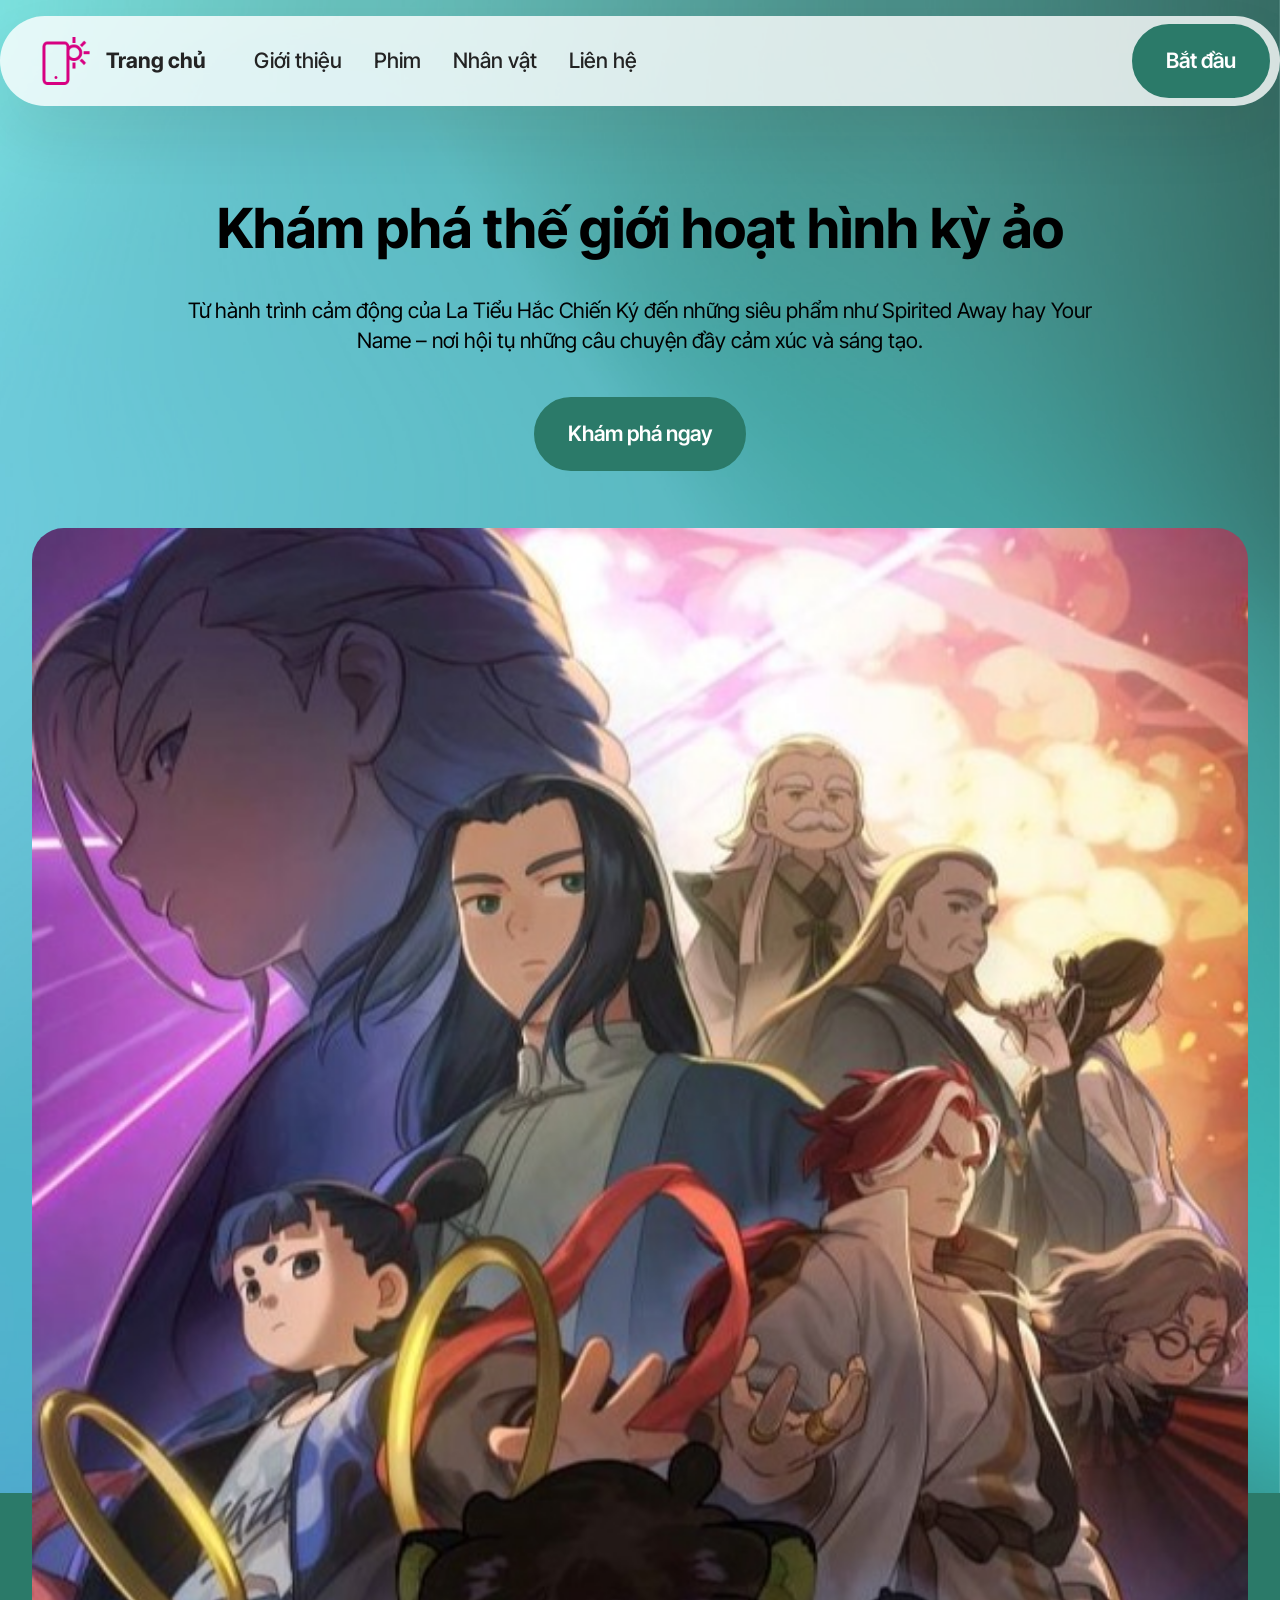
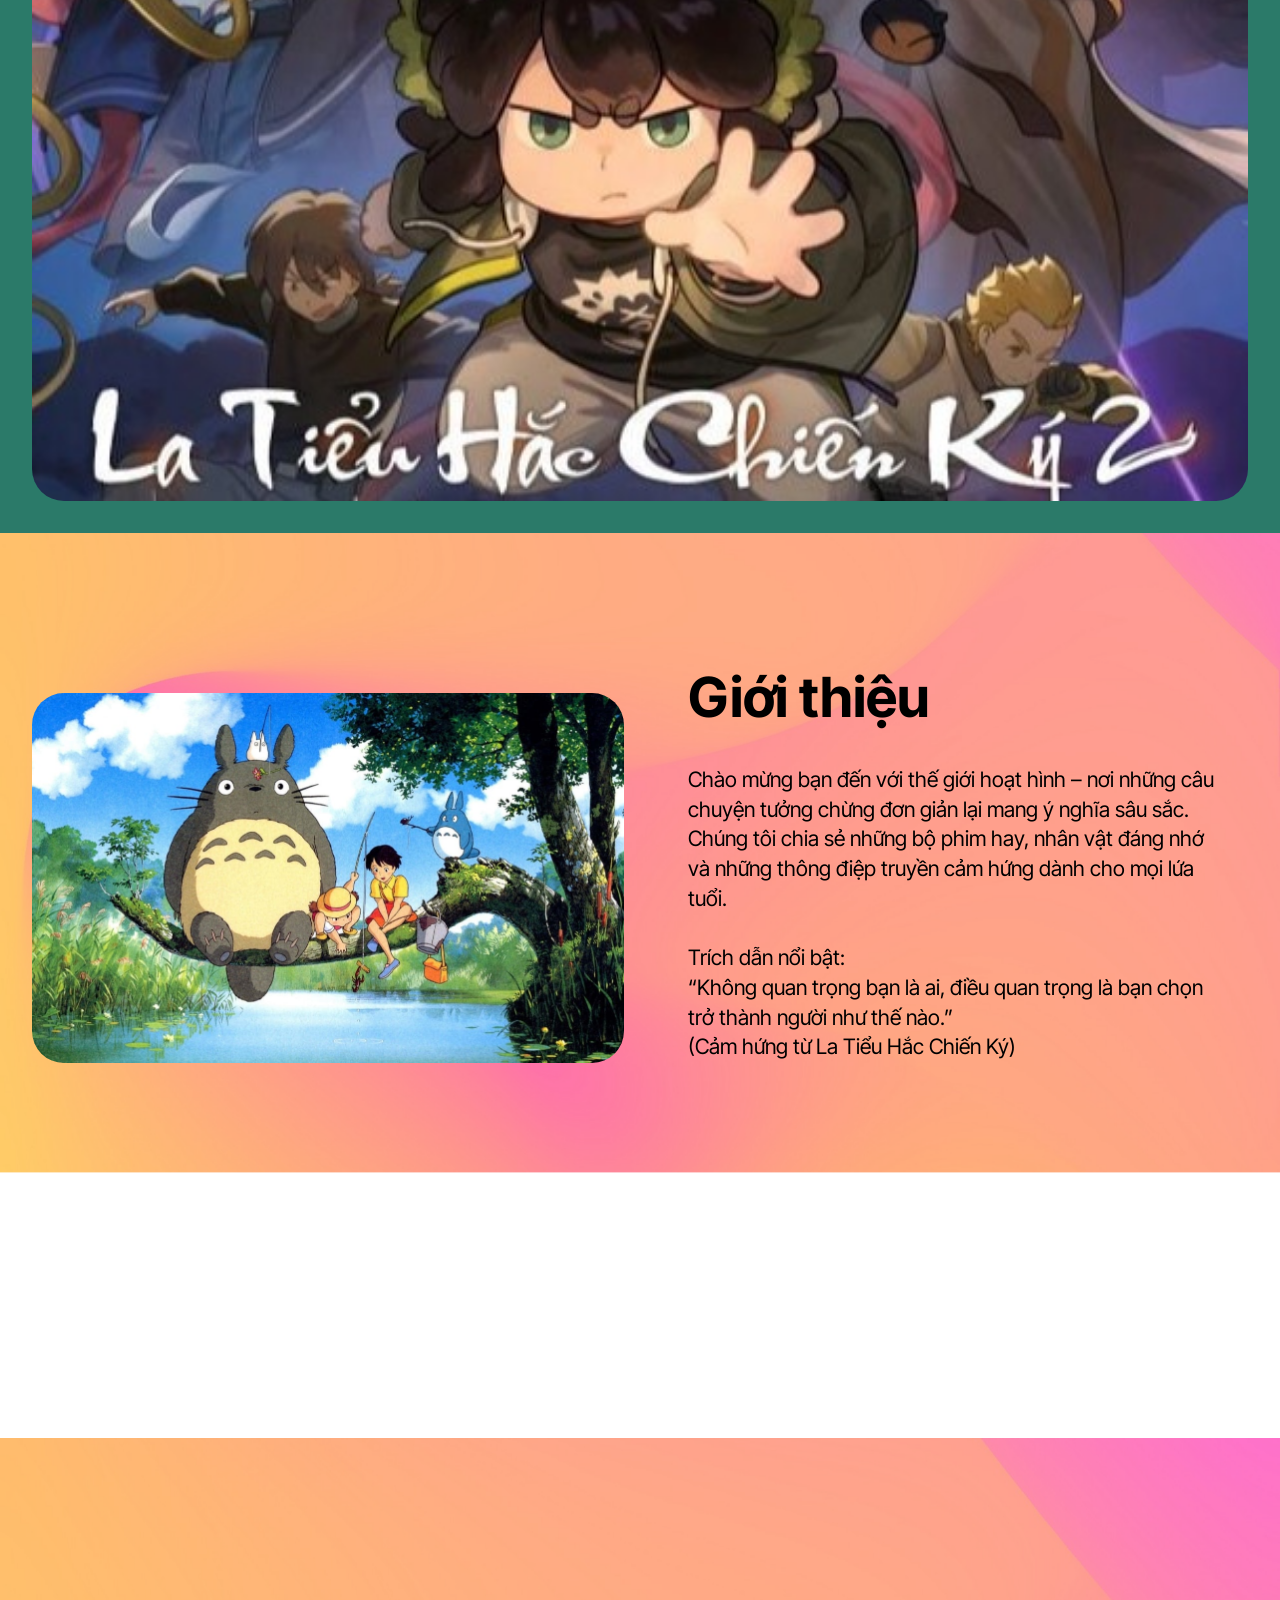
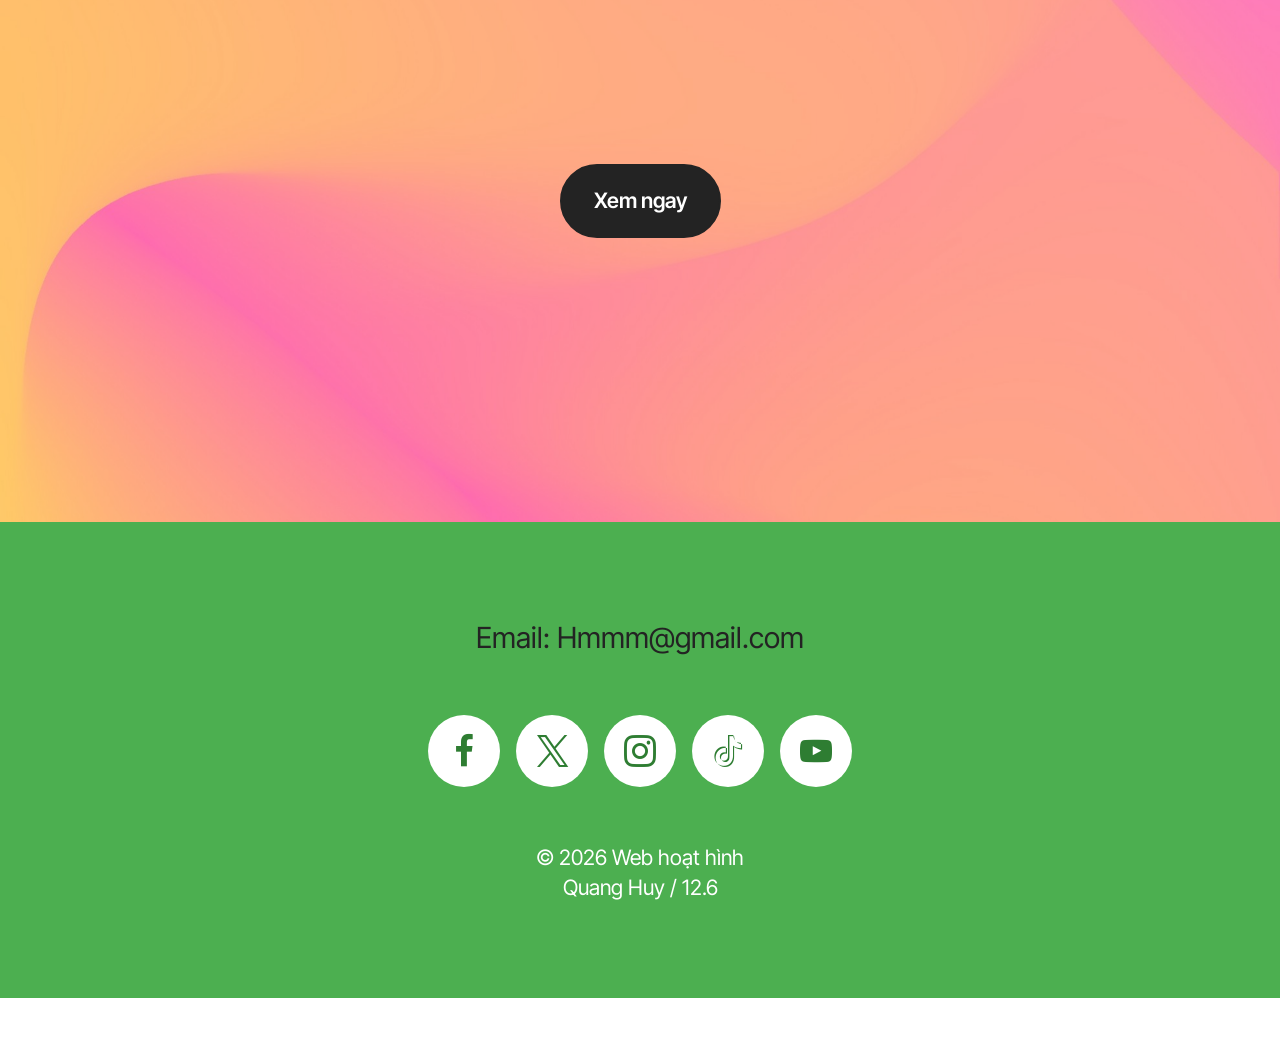
==== index.html @ 05037f1d "Add files via upload" ====
<!DOCTYPE html>
<html  >
<head>
  <!-- Site made with Mobirise Website Builder v6.1.12, https://mobirise.com -->
  <meta charset="UTF-8">
  <meta http-equiv="X-UA-Compatible" content="IE=edge">
  <meta name="generator" content="Mobirise v6.1.12, mobirise.com">
  <meta name="viewport" content="width=device-width, initial-scale=1, minimum-scale=1">
  <link rel="shortcut icon" href="assets/images/logo.png" type="image/x-icon">
  <meta name="description" content="">
  
  
  <title>Trang chủ</title>
  <link rel="stylesheet" href="assets/web/assets/mobirise-icons2/mobirise2.css">
  <link rel="stylesheet" href="assets/bootstrap/css/bootstrap.min.css">
  <link rel="stylesheet" href="assets/parallax/jarallax.css">
  <link rel="stylesheet" href="assets/animatecss/animate.css">
  <link rel="stylesheet" href="assets/dropdown/css/style.css">
  <link rel="stylesheet" href="assets/socicon/css/styles.css">
  <link rel="stylesheet" href="assets/theme/css/style.css">
  <link rel="preload" href="https://fonts.googleapis.com/css?family=Inter+Tight:100,200,300,400,500,600,700,800,900,100i,200i,300i,400i,500i,600i,700i,800i,900i&display=swap" as="style" onload="this.onload=null;this.rel='stylesheet'">
  <noscript><link rel="stylesheet" href="https://fonts.googleapis.com/css?family=Inter+Tight:100,200,300,400,500,600,700,800,900,100i,200i,300i,400i,500i,600i,700i,800i,900i&display=swap"></noscript>
  <link rel="preload" as="style" href="assets/mobirise/css/mbr-additional.css?v=NVLE4i"><link rel="stylesheet" href="assets/mobirise/css/mbr-additional.css?v=NVLE4i" type="text/css">

  
  
  
</head>
<body>
  
  <section data-bs-version="5.1" class="menu menu1 cid-vepEcJFgNY" once="menu" id="menu01-1q">
	

	<nav class="navbar navbar-dropdown navbar-fixed-top navbar-expand-lg">
		<div class="container">
			<div class="navbar-brand">
				<span class="navbar-logo">
					<a href="https://mobiri.se">
						<img src="assets/images/logo.png" alt="Mobirise Website Builder" style="height: 3rem;">
					</a>
				</span>
				<span class="navbar-caption-wrap"><a class="navbar-caption text-black text-primary display-4" href="index.html" target="_blank">Trang chủ</a></span>
			</div>
			<button class="navbar-toggler" type="button" data-toggle="collapse" data-bs-toggle="collapse" data-target="#navbarSupportedContent" data-bs-target="#navbarSupportedContent" aria-controls="navbarNavAltMarkup" aria-expanded="false" aria-label="Toggle navigation">
				<div class="hamburger">
					<span></span>
					<span></span>
					<span></span>
					<span></span>
				</div>
			</button>
			<div class="collapse navbar-collapse" id="navbarSupportedContent">
				<ul class="navbar-nav nav-dropdown" data-app-modern-menu="true"><li class="nav-item">
						<a class="nav-link link text-black text-primary display-4" href="page1.html" target="_blank">Giới thiệu</a>
					</li>
					<li class="nav-item">
						<a class="nav-link link text-black text-primary display-4" href="page2.html" aria-expanded="false" target="_blank">Phim</a>
					</li>
					<li class="nav-item">
						<a class="nav-link link text-black text-primary display-4" href="page3.html" target="_blank">Nhân vật</a>
					</li><li class="nav-item"><a class="nav-link link text-black text-primary display-4" href="page4.html" target="_blank">Liên hệ</a></li></ul>
				
				<div class="navbar-buttons mbr-section-btn"><a class="btn btn-primary display-4" href="https://mobiri.se"> Bắt đầu</a></div>
			</div>
		</div>
	</nav>
</section>

<section data-bs-version="5.1" class="header5 cid-tJS6uM4N87 mbr-parallax-background" id="header05-1">
	

	
	<div class="mbr-overlay" style="opacity: 0.4; background-color: rgb(116, 235, 213);"></div>
	<div class="topbg"></div>
	<div class="align-center container">
		<div class="row justify-content-center">
			<div class="col-md-12 col-lg-9">
				<h1 class="mbr-section-title mbr-fonts-style mb-4 display-2"><strong>Khám phá thế giới hoạt hình kỳ ảo</strong></h1>
				<p class="mbr-text mbr-fonts-style mb-4 display-7">Từ hành trình cảm động của La Tiểu Hắc Chiến Ký đến những siêu phẩm như Spirited Away hay Your Name – nơi hội tụ những câu chuyện đầy cảm xúc và sáng tạo.</p>
				<div class="mbr-section-btn mt-3"><a class="btn btn-primary display-7" href="index.html#form02-6">Khám phá ngay</a></div>
			</div>
		</div>
		<div class="row mt-5 justify-content-center">
			<div class="col-12 col-lg-12">
				<img src="assets/images/poster-la-tieu-hac-chien-ky-2-2-700x1037.jpeg" alt="Mobirise Website Builder" title="">
			</div>
		</div>
	</div>
</section>

<section data-bs-version="5.1" class="start article2 cid-vepMvTcm0c mbr-parallax-background" id="article02-1s">
	

	
	<div class="mbr-overlay" style="opacity: 0.4; background-color: rgb(255, 255, 255);"></div>

	<div class="container">
		<div class="row justify-content-center">
			<div class="col-12 col-md-12 col-lg-6 image-wrapper">
				<img class="w-100" src="assets/images/hinh-nen-anime-cute2015-1187x742.jpg" alt="Mobirise Website Builder">
			</div>
			<div class="col-12 col-md-12 col-lg">
				<div class="text-wrapper align-left">
					<h1 class="mbr-section-title mbr-fonts-style mb-4 display-2"><strong>Giới thiệu</strong></h1>
					<p class="mbr-text align-left mbr-fonts-style mb-4 display-7">Chào mừng bạn đến với thế giới hoạt hình – nơi những câu chuyện tưởng chừng đơn giản lại mang ý nghĩa sâu sắc.<br>Chúng tôi chia sẻ những bộ phim hay, nhân vật đáng nhớ và những thông điệp truyền cảm hứng dành cho mọi lứa tuổi.<br><br>Trích dẫn nổi bật:<br>“Không quan trọng bạn là ai, điều quan trọng là bạn chọn trở thành người như thế nào.”<br>(Cảm hứng từ La Tiểu Hắc Chiến Ký)<br></p>
					
				</div>
			</div>
		</div>
	</div>
</section>

<section data-bs-version="5.1" class="header09 startm5 cid-vepQ4rSZvy mbr-fullscreen mbr-parallax-background" id="header09-1v">	
    
	<div class="mbr-overlay" style="opacity: 0.4; background-color: rgb(255, 255, 255);"></div>
	
	<div class="container-fluid">
		<div class="row">
			<div class="content-wrap col-12 col-md-8">
				<h1 class="mbr-section-title mbr-fonts-style mbr-white mb-4 display-1"><strong>Phim nổi bật</strong><br></h1>
				
				<p class="mbr-fonts-style mbr-text mbr-white mb-4 display-7">🌟 La Tiểu Hắc Chiến Ký – Hành trình trưởng thành đầy ý nghĩa<br>🎐 Spirited Away – Thế giới linh hồn kỳ bí<br>💫 Your Name – Câu chuyện tình yêu định mệnh<br>🐉 How to Train Your Dragon – Tình bạn vượt mọi khác biệt</p>
				<div class="mbr-section-btn"><a class="btn btn-black display-7" href="https://mobiri.se">
						Xem ngay
					</a></div>
			</div>
		</div>
	</div>
</section>

<section data-bs-version="5.1" class="footer1 programm5 cid-tJS9NNcTLZ" once="footers" id="footer03-8">

        

    

    <div class="container">
        <div class="row">

            <div class="row-links mb-4">
                <ul class="header-menu">
                  
                  
                  
                  
                <li class="header-menu-item mbr-fonts-style display-5">Email: Hmmm@gmail.com</li></ul>
              </div>

            <div class="col-12">
                <div class="social-row">
                    <div class="soc-item">
                        <a href="https://mobiri.se/" target="_blank">
                            <span class="mbr-iconfont socicon socicon-facebook display-7"></span>
                        </a>
                    </div>
                    <div class="soc-item">
                        <a href="https://mobiri.se/" target="_blank">
                            <span class="mbr-iconfont socicon-twitter socicon"></span>
                        </a>
                    </div>
                    <div class="soc-item">
                        <a href="https://mobiri.se/" target="_blank">
                            <span class="mbr-iconfont socicon-instagram socicon"></span>
                        </a>
                    </div>
                    <div class="soc-item">
                        <a href="https://mobiri.se/" target="_blank">
                            <span class="mbr-iconfont socicon-tiktok socicon"></span>
                        </a>
                    </div>
                    <div class="soc-item">
                        <a href="https://mobiri.se/" target="_blank">
                            <span class="mbr-iconfont socicon-youtube socicon"></span>
                        </a>
                    </div>
                </div>
            </div>
            <div class="col-12 mt-5">
                <p class="mbr-fonts-style copyright display-7">
                    © 2026 Web hoạt hình<br>Quang Huy / 12.6</p>
            </div>
        </div>
    </div>
</section><section class="display-7" style="padding: 0;align-items: center;justify-content: center;flex-wrap: wrap;    align-content: center;display: flex;position: relative;height: 4rem;"><a href="https://mobiri.se/" style="flex: 1 1;height: 4rem;position: absolute;width: 100%;z-index: 1;"><img alt="" style="height: 4rem;" src="[data-uri]"></a><p style="margin: 0;text-align: center;" class="display-7">&#8204;</p><a style="z-index:1" href="https://mobirise.com/drag-drop-website-builder.html">Drag & Drop Website Builder</a></section><script src="assets/bootstrap/js/bootstrap.bundle.min.js"></script>  <script src="assets/parallax/jarallax.js"></script>  <script src="assets/smoothscroll/smooth-scroll.js"></script>  <script src="assets/ytplayer/index.js"></script>  <script src="assets/dropdown/js/navbar-dropdown.js"></script>  <script src="assets/theme/js/script.js"></script>  
  
  
  <input name="animation" type="hidden">
  </body>
</html>
---- assets/web/assets/mobirise-icons2/mobirise2.css ----
@font-face {
  font-family: 'Moririse2';
  font-display: swap;
  src:  url('mobirise2.eot?f2bix4');
  src:  url('mobirise2.eot?f2bix4#iefix') format('embedded-opentype'),
    url('mobirise2.woff2?f2bix4') format('woff2'),
    url('mobirise2.woff?f2bix4') format('woff'),
    url('mobirise2.ttf?f2bix4') format('truetype'),
    url('mobirise2.svg?f2bix4#mobirise2') format('svg');
  font-weight: normal;
  font-style: normal;
}

[class^="mobi-"], [class*=" mobi-"] {
  /* use !important to prevent issues with browser extensions that change fonts */
  font-family: 'Moririse2' !important;
  speak: none;
  font-style: normal;
  font-weight: normal;
  font-variant: normal;
  text-transform: none;
  line-height: 1;

  /* Better Font Rendering =========== */
  -webkit-font-smoothing: antialiased;
  -moz-osx-font-smoothing: grayscale;
}

.mobi-mbri-add-submenu:before {
  content: "\e900";
}
.mobi-mbri-alert:before {
  content: "\e901";
}
.mobi-mbri-align-center:before {
  content: "\e902";
}
.mobi-mbri-align-justify:before {
  content: "\e903";
}
.mobi-mbri-align-left:before {
  content: "\e904";
}
.mobi-mbri-align-right:before {
  content: "\e905";
}
.mobi-mbri-android:before {
  content: "\e906";
}
.mobi-mbri-apple:before {
  content: "\e907";
}
.mobi-mbri-arrow-down:before {
  content: "\e908";
}
.mobi-mbri-arrow-next:before {
  content: "\e909";
}
.mobi-mbri-arrow-prev:before {
  content: "\e90a";
}
.mobi-mbri-arrow-up:before {
  content: "\e90b";
}
.mobi-mbri-bold:before {
  content: "\e90c";
}
.mobi-mbri-bookmark:before {
  content: "\e90d";
}
.mobi-mbri-bootstrap:before {
  content: "\e90e";
}
.mobi-mbri-briefcase:before {
  content: "\e90f";
}
.mobi-mbri-browse:before {
  content: "\e910";
}
.mobi-mbri-bulleted-list:before {
  content: "\e911";
}
.mobi-mbri-calendar:before {
  content: "\e912";
}
.mobi-mbri-camera:before {
  content: "\e913";
}
.mobi-mbri-cart-add:before {
  content: "\e914";
}
.mobi-mbri-cart-full:before {
  content: "\e915";
}
.mobi-mbri-cash:before {
  content: "\e916";
}
.mobi-mbri-change-style:before {
  content: "\e917";
}
.mobi-mbri-chat:before {
  content: "\e918";
}
.mobi-mbri-clock:before {
  content: "\e919";
}
.mobi-mbri-close:before {
  content: "\e91a";
}
.mobi-mbri-cloud:before {
  content: "\e91b";
}
.mobi-mbri-code:before {
  content: "\e91c";
}
.mobi-mbri-contact-form:before {
  content: "\e91d";
}
.mobi-mbri-credit-card:before {
  content: "\e91e";
}
.mobi-mbri-cursor-click:before {
  content: "\e91f";
}
.mobi-mbri-cust-feedback:before {
  content: "\e920";
}
.mobi-mbri-database:before {
  content: "\e921";
}
.mobi-mbri-delivery:before {
  content: "\e922";
}
.mobi-mbri-desktop:before {
  content: "\e923";
}
.mobi-mbri-devices:before {
  content: "\e924";
}
.mobi-mbri-down:before {
  content: "\e925";
}
.mobi-mbri-download-2:before {
  content: "\e926";
}
.mobi-mbri-download:before {
  content: "\e927";
}
.mobi-mbri-drag-n-drop-2:before {
  content: "\e928";
}
.mobi-mbri-drag-n-drop:before {
  content: "\e929";
}
.mobi-mbri-edit-2:before {
  content: "\e92a";
}
.mobi-mbri-edit:before {
  content: "\e92b";
}
.mobi-mbri-error:before {
  content: "\e92c";
}
.mobi-mbri-extension:before {
  content: "\e92d";
}
.mobi-mbri-features:before {
  content: "\e92e";
}
.mobi-mbri-file:before {
  content: "\e92f";
}
.mobi-mbri-flag:before {
  content: "\e930";
}
.mobi-mbri-folder:before {
  content: "\e931";
}
.mobi-mbri-gift:before {
  content: "\e932";
}
.mobi-mbri-github:before {
  content: "\e933";
}
.mobi-mbri-globe-2:before {
  content: "\e934";
}
.mobi-mbri-globe:before {
  content: "\e935";
}
.mobi-mbri-growing-chart:before {
  content: "\e936";
}
.mobi-mbri-hearth:before {
  content: "\e937";
}
.mobi-mbri-help:before {
  content: "\e938";
}
.mobi-mbri-home:before {
  content: "\e939";
}
.mobi-mbri-hot-cup:before {
  content: "\e93a";
}
.mobi-mbri-idea:before {
  content: "\e93b";
}
.mobi-mbri-image-gallery:before {
  content: "\e93c";
}
.mobi-mbri-image-slider:before {
  content: "\e93d";
}
.mobi-mbri-info:before {
  content: "\e93e";
}
.mobi-mbri-italic:before {
  content: "\e93f";
}
.mobi-mbri-key:before {
  content: "\e940";
}
.mobi-mbri-laptop:before {
  content: "\e941";
}
.mobi-mbri-layers:before {
  content: "\e942";
}
.mobi-mbri-left-right:before {
  content: "\e943";
}
.mobi-mbri-left:before {
  content: "\e944";
}
.mobi-mbri-letter:before {
  content: "\e945";
}
.mobi-mbri-like:before {
  content: "\e946";
}
.mobi-mbri-link:before {
  content: "\e947";
}
.mobi-mbri-lock:before {
  content: "\e948";
}
.mobi-mbri-login:before {
  content: "\e949";
}
.mobi-mbri-logout:before {
  content: "\e94a";
}
.mobi-mbri-magic-stick:before {
  content: "\e94b";
}
.mobi-mbri-map-pin:before {
  content: "\e94c";
}
.mobi-mbri-menu:before {
  content: "\e94d";
}
.mobi-mbri-mobile-2:before {
  content: "\e94e";
}
.mobi-mbri-mobile-horizontal:before {
  content: "\e94f";
}
.mobi-mbri-mobile:before {
  content: "\e950";
}
.mobi-mbri-mobirise:before {
  content: "\e951";
}
.mobi-mbri-more-horizontal:before {
  content: "\e952";
}
.mobi-mbri-more-vertical:before {
  content: "\e953";
}
.mobi-mbri-music:before {
  content: "\e954";
}
.mobi-mbri-new-file:before {
  content: "\e955";
}
.mobi-mbri-numbered-list:before {
  content: "\e956";
}
.mobi-mbri-opened-folder:before {
  content: "\e957";
}
.mobi-mbri-pages:before {
  content: "\e958";
}
.mobi-mbri-paper-plane:before {
  content: "\e959";
}
.mobi-mbri-paperclip:before {
  content: "\e95a";
}
.mobi-mbri-phone:before {
  content: "\e95b";
}
.mobi-mbri-photo:before {
  content: "\e95c";
}
.mobi-mbri-photos:before {
  content: "\e95d";
}
.mobi-mbri-pin:before {
  content: "\e95e";
}
.mobi-mbri-play:before {
  content: "\e95f";
}
.mobi-mbri-plus:before {
  content: "\e960";
}
.mobi-mbri-preview:before {
  content: "\e961";
}
.mobi-mbri-print:before {
  content: "\e962";
}
.mobi-mbri-protect:before {
  content: "\e963";
}
.mobi-mbri-question:before {
  content: "\e964";
}
.mobi-mbri-quote-left:before {
  content: "\e965";
}
.mobi-mbri-quote-right:before {
  content: "\e966";
}
.mobi-mbri-redo:before {
  content: "\e967";
}
.mobi-mbri-refresh:before {
  content: "\e968";
}
.mobi-mbri-responsive-2:before {
  content: "\e969";
}
.mobi-mbri-responsive:before {
  content: "\e96a";
}
.mobi-mbri-right:before {
  content: "\e96b";
}
.mobi-mbri-rocket:before {
  content: "\e96c";
}
.mobi-mbri-sad-face:before {
  content: "\e96d";
}
.mobi-mbri-sale:before {
  content: "\e96e";
}
.mobi-mbri-save:before {
  content: "\e96f";
}
.mobi-mbri-search:before {
  content: "\e970";
}
.mobi-mbri-setting-2:before {
  content: "\e971";
}
.mobi-mbri-setting-3:before {
  content: "\e972";
}
.mobi-mbri-setting:before {
  content: "\e973";
}
.mobi-mbri-share:before {
  content: "\e974";
}
.mobi-mbri-shopping-bag:before {
  content: "\e975";
}
.mobi-mbri-shopping-basket:before {
  content: "\e976";
}
.mobi-mbri-shopping-cart:before {
  content: "\e977";
}
.mobi-mbri-sites:before {
  content: "\e978";
}
.mobi-mbri-smile-face:before {
  content: "\e979";
}
.mobi-mbri-speed:before {
  content: "\e97a";
}
.mobi-mbri-star:before {
  content: "\e97b";
}
.mobi-mbri-success:before {
  content: "\e97c";
}
.mobi-mbri-sun:before {
  content: "\e97d";
}
.mobi-mbri-sun2:before {
  content: "\e97e";
}
.mobi-mbri-tablet-vertical:before {
  content: "\e97f";
}
.mobi-mbri-tablet:before {
  content: "\e980";
}
.mobi-mbri-target:before {
  content: "\e981";
}
.mobi-mbri-timer:before {
  content: "\e982";
}
.mobi-mbri-to-ftp:before {
  content: "\e983";
}
.mobi-mbri-to-local-drive:before {
  content: "\e984";
}
.mobi-mbri-touch-swipe:before {
  content: "\e985";
}
.mobi-mbri-touch:before {
  content: "\e986";
}
.mobi-mbri-trash:before {
  content: "\e987";
}
.mobi-mbri-underline:before {
  content: "\e988";
}
.mobi-mbri-undo:before {
  content: "\e989";
}
.mobi-mbri-unlink:before {
  content: "\e98a";
}
.mobi-mbri-unlock:before {
  content: "\e98b";
}
.mobi-mbri-up-down:before {
  content: "\e98c";
}
.mobi-mbri-up:before {
  content: "\e98d";
}
.mobi-mbri-update:before {
  content: "\e98e";
}
.mobi-mbri-upload-2:before {
  content: "\e98f";
}
.mobi-mbri-upload:before {
  content: "\e990";
}
.mobi-mbri-user-2:before {
  content: "\e991";
}
.mobi-mbri-user:before {
  content: "\e992";
}
.mobi-mbri-users:before {
  content: "\e993";
}
.mobi-mbri-video-play:before {
  content: "\e994";
}
.mobi-mbri-video:before {
  content: "\e995";
}
.mobi-mbri-watch:before {
  content: "\e996";
}
.mobi-mbri-website-theme-2:before {
  content: "\e997";
}
.mobi-mbri-website-theme:before {
  content: "\e998";
}
.mobi-mbri-wifi:before {
  content: "\e999";
}
.mobi-mbri-windows:before {
  content: "\e99a";
}
.mobi-mbri-zoom-in:before {
  content: "\e99b";
}
.mobi-mbri-zoom-out:before {
  content: "\e99c";
}
---- assets/parallax/jarallax.css ----
.jarallax {
    position: relative;
    z-index: 0;
}
.jarallax > .jarallax-img {
    position: absolute;
    object-fit: cover;
    /* support for plugin https://github.com/bfred-it/object-fit-images */
    font-family: 'object-fit: cover;';
    top: 0;
    left: 0;
    width: 100%;
    height: 100%;
    z-index: -1;
}
---- assets/dropdown/css/style.css ----
.navbar-dropdown {
  left: 0;
  padding: 0;
  position: absolute;
  right: 0;
  top: 0;
  transition: all 0.45s ease;
  z-index: 1030;
  background: #282828; }
  .navbar-dropdown .navbar-logo {
    margin-right: 0.8rem;
    transition: margin 0.3s ease-in-out;
    vertical-align: middle; }
    .navbar-dropdown .navbar-logo img {
      height: 3.125rem;
      transition: all 0.3s ease-in-out; }
    .navbar-dropdown .navbar-logo.mbr-iconfont {
      font-size: 3.125rem;
      line-height: 3.125rem; }
  .navbar-dropdown .navbar-caption {
    font-weight: 700;
    white-space: normal;
    vertical-align: -4px;
    line-height: 3.125rem !important; }
    .navbar-dropdown .navbar-caption, .navbar-dropdown .navbar-caption:hover {
      color: inherit;
      text-decoration: none; }
  .navbar-dropdown .mbr-iconfont + .navbar-caption {
    vertical-align: -1px; }
  .navbar-dropdown.navbar-fixed-top {
    position: fixed; }
  .navbar-dropdown .navbar-brand span {
    vertical-align: -4px; }
  .navbar-dropdown.bg-color.transparent {
    background: none; }
  .navbar-dropdown.navbar-short .navbar-brand {
    padding: 0.625rem 0; }
    .navbar-dropdown.navbar-short .navbar-brand span {
      vertical-align: -1px; }
  .navbar-dropdown.navbar-short .navbar-caption {
    line-height: 2.375rem !important;
    vertical-align: -2px; }
  .navbar-dropdown.navbar-short .navbar-logo {
    margin-right: 0.5rem; }
    .navbar-dropdown.navbar-short .navbar-logo img {
      height: 2.375rem; }
    .navbar-dropdown.navbar-short .navbar-logo.mbr-iconfont {
      font-size: 2.375rem;
      line-height: 2.375rem; }
  .navbar-dropdown.navbar-short .mbr-table-cell {
    height: 3.625rem; }
  .navbar-dropdown .navbar-close {
    left: 0.6875rem;
    position: fixed;
    top: 0.75rem;
    z-index: 1000; }
  .navbar-dropdown .hamburger-icon {
    content: "";
    display: inline-block;
    vertical-align: middle;
    width: 16px;
    -webkit-box-shadow: 0 -6px 0 1px #282828,0 0 0 1px #282828,0 6px 0 1px #282828;
    -moz-box-shadow: 0 -6px 0 1px #282828,0 0 0 1px #282828,0 6px 0 1px #282828;
    box-shadow: 0 -6px 0 1px #282828,0 0 0 1px #282828,0 6px 0 1px #282828; }

.dropdown-menu .dropdown-toggle[data-toggle="dropdown-submenu"]::after {
  border-bottom: 0.35em solid transparent;
  border-left: 0.35em solid;
  border-right: 0;
  border-top: 0.35em solid transparent;
  margin-left: 0.3rem; }

.dropdown-menu .dropdown-item:focus {
  outline: 0; }

.nav-dropdown {
  font-size: 0.75rem;
  font-weight: 500;
  height: auto !important; }
  .nav-dropdown .nav-btn {
    padding-left: 1rem; }
  .nav-dropdown .link {
    margin: .667em 1.667em;
    font-weight: 500;
    padding: 0;
    transition: color .2s ease-in-out; }
    .nav-dropdown .link.dropdown-toggle {
      margin-right: 2.583em; }
      .nav-dropdown .link.dropdown-toggle::after {
        margin-left: .25rem;
        border-top: 0.35em solid;
        border-right: 0.35em solid transparent;
        border-left: 0.35em solid transparent;
        border-bottom: 0; }
      .nav-dropdown .link.dropdown-toggle[aria-expanded="true"] {
        margin: 0;
        padding: 0.667em 3.263em  0.667em 1.667em; }
  .nav-dropdown .link::after,
  .nav-dropdown .dropdown-item::after {
    color: inherit; }
  .nav-dropdown .btn {
    font-size: 0.75rem;
    font-weight: 700;
    letter-spacing: 0;
    margin-bottom: 0;
    padding-left: 1.25rem;
    padding-right: 1.25rem; }
  .nav-dropdown .dropdown-menu {
    border-radius: 0;
    border: 0;
    left: 0;
    margin: 0;
    padding-bottom: 1.25rem;
    padding-top: 1.25rem;
    position: relative; }
  .nav-dropdown .dropdown-submenu {
    margin-left: 0.125rem;
    top: 0; }
  .nav-dropdown .dropdown-item {
    font-weight: 500;
    line-height: 2;
    padding: 0.3846em 4.615em 0.3846em 1.5385em;
    position: relative;
    transition: color .2s ease-in-out, background-color .2s ease-in-out; }
    .nav-dropdown .dropdown-item::after {
      margin-top: -0.3077em;
      position: absolute;
      right: 1.1538em;
      top: 50%; }
    .nav-dropdown .dropdown-item:focus, .nav-dropdown .dropdown-item:hover {
      background: none; }

@media (max-width: 767px) {
  .nav-dropdown.navbar-toggleable-sm {
    bottom: 0;
    display: none;
    left: 0;
    overflow-x: hidden;
    position: fixed;
    top: 0;
    transform: translateX(-100%);
    -ms-transform: translateX(-100%);
    -webkit-transform: translateX(-100%);
    width: 18.75rem;
    z-index: 999; } }
.nav-dropdown.navbar-toggleable-xl {
  bottom: 0;
  display: none;
  left: 0;
  overflow-x: hidden;
  position: fixed;
  top: 0;
  transform: translateX(-100%);
  -ms-transform: translateX(-100%);
  -webkit-transform: translateX(-100%);
  width: 18.75rem;
  z-index: 999; }

.nav-dropdown-sm {
  display: block !important;
  overflow-x: hidden;
  overflow: auto;
  padding-top: 3.875rem; }
  .nav-dropdown-sm::after {
    content: "";
    display: block;
    height: 3rem;
    width: 100%; }
  .nav-dropdown-sm.collapse.in ~ .navbar-close {
    display: block !important; }
  .nav-dropdown-sm.collapsing, .nav-dropdown-sm.collapse.in {
    transform: translateX(0);
    -ms-transform: translateX(0);
    -webkit-transform: translateX(0);
    transition: all 0.25s ease-out;
    -webkit-transition: all 0.25s ease-out;
    background: #282828; }
  .nav-dropdown-sm.collapsing[aria-expanded="false"] {
    transform: translateX(-100%);
    -ms-transform: translateX(-100%);
    -webkit-transform: translateX(-100%); }
  .nav-dropdown-sm .nav-item {
    display: block;
    margin-left: 0 !important;
    padding-left: 0; }
  .nav-dropdown-sm .link,
  .nav-dropdown-sm .dropdown-item {
    border-top: 1px dotted rgba(255, 255, 255, 0.1);
    font-size: 0.8125rem;
    line-height: 1.6;
    margin: 0 !important;
    padding: 0.875rem 2.4rem 0.875rem 1.5625rem !important;
    position: relative;
    white-space: normal; }
    .nav-dropdown-sm .link:focus, .nav-dropdown-sm .link:hover,
    .nav-dropdown-sm .dropdown-item:focus,
    .nav-dropdown-sm .dropdown-item:hover {
      background: rgba(0, 0, 0, 0.2) !important;
      color: #c0a375; }
  .nav-dropdown-sm .nav-btn {
    position: relative;
    padding: 1.5625rem 1.5625rem 0 1.5625rem; }
    .nav-dropdown-sm .nav-btn::before {
      border-top: 1px dotted rgba(255, 255, 255, 0.1);
      content: "";
      left: 0;
      position: absolute;
      top: 0;
      width: 100%; }
    .nav-dropdown-sm .nav-btn + .nav-btn {
      padding-top: 0.625rem; }
      .nav-dropdown-sm .nav-btn + .nav-btn::before {
        display: none; }
  .nav-dropdown-sm .btn {
    padding: 0.625rem 0; }
  .nav-dropdown-sm .dropdown-toggle[data-toggle="dropdown-submenu"]::after {
    margin-left: .25rem;
    border-top: 0.35em solid;
    border-right: 0.35em solid transparent;
    border-left: 0.35em solid transparent;
    border-bottom: 0; }
  .nav-dropdown-sm .dropdown-toggle[data-toggle="dropdown-submenu"][aria-expanded="true"]::after {
    border-top: 0;
    border-right: 0.35em solid transparent;
    border-left: 0.35em solid transparent;
    border-bottom: 0.35em solid; }
  .nav-dropdown-sm .dropdown-menu {
    margin: 0;
    padding: 0;
    position: relative;
    top: 0;
    left: 0;
    width: 100%;
    border: 0;
    float: none;
    border-radius: 0;
    background: none; }
  .nav-dropdown-sm .dropdown-submenu {
    left: 100%;
    margin-left: 0.125rem;
    margin-top: -1.25rem;
    top: 0; }

.navbar-toggleable-sm .nav-dropdown .dropdown-menu {
  position: absolute; }

.navbar-toggleable-sm .nav-dropdown .dropdown-submenu {
  left: 100%;
  margin-left: 0.125rem;
  margin-top: -1.25rem;
  top: 0; }

.navbar-toggleable-sm.opened .nav-dropdown .dropdown-menu {
  position: relative; }

.navbar-toggleable-sm.opened .nav-dropdown .dropdown-submenu {
  left: 0;
  margin-left: 00rem;
  margin-top: 0rem;
  top: 0; }

.is-builder .nav-dropdown.collapsing {
  transition: none !important; }
---- assets/socicon/css/styles.css ----
@charset "UTF-8";

@font-face {
  font-family: 'Socicon';
  src:  url('../fonts/socicon.eot');
  src:  url('../fonts/socicon.eot?#iefix') format('embedded-opentype'),
    url('../fonts/socicon.woff2') format('woff2'),
    url('../fonts/socicon.ttf') format('truetype'),
    url('../fonts/socicon.woff') format('woff'),
    url('../fonts/socicon.svg#socicon') format('svg');
  font-weight: normal;
  font-style: normal;
  font-display: swap;
}

[data-icon]:before {
  font-family: "socicon" !important;
  content: attr(data-icon);
  font-style: normal !important;
  font-weight: normal !important;
  font-variant: normal !important;
  text-transform: none !important;
  speak: none;
  line-height: 1;
  -webkit-font-smoothing: antialiased;
  -moz-osx-font-smoothing: grayscale;
}

[class^="socicon-"], [class*=" socicon-"] {
  /* use !important to prevent issues with browser extensions that change fonts */
  font-family: 'Socicon' !important;
  speak: none;
  font-style: normal;
  font-weight: normal;
  font-variant: normal;
  text-transform: none;
  line-height: 1;

  /* Better Font Rendering =========== */
  -webkit-font-smoothing: antialiased;
  -moz-osx-font-smoothing: grayscale;
}

.socicon-500px:before {
  content: "\e000";
}
.socicon-8tracks:before {
  content: "\e001";
}
.socicon-airbnb:before {
  content: "\e002";
}
.socicon-alliance:before {
  content: "\e003";
}
.socicon-amazon:before {
  content: "\e004";
}
.socicon-amplement:before {
  content: "\e005";
}
.socicon-android:before {
  content: "\e006";
}
.socicon-angellist:before {
  content: "\e007";
}
.socicon-apple:before {
  content: "\e008";
}
.socicon-appnet:before {
  content: "\e009";
}
.socicon-baidu:before {
  content: "\e00a";
}
.socicon-bandcamp:before {
  content: "\e00b";
}
.socicon-battlenet:before {
  content: "\e00c";
}
.socicon-mixer:before {
  content: "\e00d";
}
.socicon-bebee:before {
  content: "\e00e";
}
.socicon-bebo:before {
  content: "\e00f";
}
.socicon-behance:before {
  content: "\e010";
}
.socicon-blizzard:before {
  content: "\e011";
}
.socicon-blogger:before {
  content: "\e012";
}
.socicon-buffer:before {
  content: "\e013";
}
.socicon-chrome:before {
  content: "\e014";
}
.socicon-coderwall:before {
  content: "\e015";
}
.socicon-curse:before {
  content: "\e016";
}
.socicon-dailymotion:before {
  content: "\e017";
}
.socicon-deezer:before {
  content: "\e018";
}
.socicon-delicious:before {
  content: "\e019";
}
.socicon-deviantart:before {
  content: "\e01a";
}
.socicon-diablo:before {
  content: "\e01b";
}
.socicon-digg:before {
  content: "\e01c";
}
.socicon-discord:before {
  content: "\e01d";
}
.socicon-disqus:before {
  content: "\e01e";
}
.socicon-douban:before {
  content: "\e01f";
}
.socicon-draugiem:before {
  content: "\e020";
}
.socicon-dribbble:before {
  content: "\e021";
}
.socicon-drupal:before {
  content: "\e022";
}
.socicon-ebay:before {
  content: "\e023";
}
.socicon-ello:before {
  content: "\e024";
}
.socicon-endomodo:before {
  content: "\e025";
}
.socicon-envato:before {
  content: "\e026";
}
.socicon-etsy:before {
  content: "\e027";
}
.socicon-facebook:before {
  content: "\e028";
}
.socicon-feedburner:before {
  content: "\e029";
}
.socicon-filmweb:before {
  content: "\e02a";
}
.socicon-firefox:before {
  content: "\e02b";
}
.socicon-flattr:before {
  content: "\e02c";
}
.socicon-flickr:before {
  content: "\e02d";
}
.socicon-formulr:before {
  content: "\e02e";
}
.socicon-forrst:before {
  content: "\e02f";
}
.socicon-foursquare:before {
  content: "\e030";
}
.socicon-friendfeed:before {
  content: "\e031";
}
.socicon-github:before {
  content: "\e032";
}
.socicon-goodreads:before {
  content: "\e033";
}
.socicon-google:before {
  content: "\e034";
}
.socicon-googlescholar:before {
  content: "\e035";
}
.socicon-googlegroups:before {
  content: "\e036";
}
.socicon-googlephotos:before {
  content: "\e037";
}
.socicon-googleplus:before {
  content: "\e038";
}
.socicon-grooveshark:before {
  content: "\e039";
}
.socicon-hackerrank:before {
  content: "\e03a";
}
.socicon-hearthstone:before {
  content: "\e03b";
}
.socicon-hellocoton:before {
  content: "\e03c";
}
.socicon-heroes:before {
  content: "\e03d";
}
.socicon-smashcast:before {
  content: "\e03e";
}
.socicon-horde:before {
  content: "\e03f";
}
.socicon-houzz:before {
  content: "\e040";
}
.socicon-icq:before {
  content: "\e041";
}
.socicon-identica:before {
  content: "\e042";
}
.socicon-imdb:before {
  content: "\e043";
}
.socicon-instagram:before {
  content: "\e044";
}
.socicon-issuu:before {
  content: "\e045";
}
.socicon-istock:before {
  content: "\e046";
}
.socicon-itunes:before {
  content: "\e047";
}
.socicon-keybase:before {
  content: "\e048";
}
.socicon-lanyrd:before {
  content: "\e049";
}
.socicon-lastfm:before {
  content: "\e04a";
}
.socicon-line:before {
  content: "\e04b";
}
.socicon-linkedin:before {
  content: "\e04c";
}
.socicon-livejournal:before {
  content: "\e04d";
}
.socicon-lyft:before {
  content: "\e04e";
}
.socicon-macos:before {
  content: "\e04f";
}
.socicon-mail:before {
  content: "\e050";
}
.socicon-medium:before {
  content: "\e051";
}
.socicon-meetup:before {
  content: "\e052";
}
.socicon-mixcloud:before {
  content: "\e053";
}
.socicon-modelmayhem:before {
  content: "\e054";
}
.socicon-mumble:before {
  content: "\e055";
}
.socicon-myspace:before {
  content: "\e056";
}
.socicon-newsvine:before {
  content: "\e057";
}
.socicon-nintendo:before {
  content: "\e058";
}
.socicon-npm:before {
  content: "\e059";
}
.socicon-odnoklassniki:before {
  content: "\e05a";
}
.socicon-openid:before {
  content: "\e05b";
}
.socicon-opera:before {
  content: "\e05c";
}
.socicon-outlook:before {
  content: "\e05d";
}
.socicon-overwatch:before {
  content: "\e05e";
}
.socicon-patreon:before {
  content: "\e05f";
}
.socicon-paypal:before {
  content: "\e060";
}
.socicon-periscope:before {
  content: "\e061";
}
.socicon-persona:before {
  content: "\e062";
}
.socicon-pinterest:before {
  content: "\e063";
}
.socicon-play:before {
  content: "\e064";
}
.socicon-player:before {
  content: "\e065";
}
.socicon-playstation:before {
  content: "\e066";
}
.socicon-pocket:before {
  content: "\e067";
}
.socicon-qq:before {
  content: "\e068";
}
.socicon-quora:before {
  content: "\e069";
}
.socicon-raidcall:before {
  content: "\e06a";
}
.socicon-ravelry:before {
  content: "\e06b";
}
.socicon-reddit:before {
  content: "\e06c";
}
.socicon-renren:before {
  content: "\e06d";
}
.socicon-researchgate:before {
  content: "\e06e";
}
.socicon-residentadvisor:before {
  content: "\e06f";
}
.socicon-reverbnation:before {
  content: "\e070";
}
.socicon-rss:before {
  content: "\e071";
}
.socicon-sharethis:before {
  content: "\e072";
}
.socicon-skype:before {
  content: "\e073";
}
.socicon-slideshare:before {
  content: "\e074";
}
.socicon-smugmug:before {
  content: "\e075";
}
.socicon-snapchat:before {
  content: "\e076";
}
.socicon-songkick:before {
  content: "\e077";
}
.socicon-soundcloud:before {
  content: "\e078";
}
.socicon-spotify:before {
  content: "\e079";
}
.socicon-stackexchange:before {
  content: "\e07a";
}
.socicon-stackoverflow:before {
  content: "\e07b";
}
.socicon-starcraft:before {
  content: "\e07c";
}
.socicon-stayfriends:before {
  content: "\e07d";
}
.socicon-steam:before {
  content: "\e07e";
}
.socicon-storehouse:before {
  content: "\e07f";
}
.socicon-strava:before {
  content: "\e080";
}
.socicon-streamjar:before {
  content: "\e081";
}
.socicon-stumbleupon:before {
  content: "\e082";
}
.socicon-swarm:before {
  content: "\e083";
}
.socicon-teamspeak:before {
  content: "\e084";
}
.socicon-teamviewer:before {
  content: "\e085";
}
.socicon-technorati:before {
  content: "\e086";
}
.socicon-telegram:before {
  content: "\e087";
}
.socicon-tripadvisor:before {
  content: "\e088";
}
.socicon-tripit:before {
  content: "\e089";
}
.socicon-triplej:before {
  content: "\e08a";
}
.socicon-tumblr:before {
  content: "\e08b";
}
.socicon-twitch:before {
  content: "\e08c";
}
.socicon-twitter:before {
  content: "\e08d";
}
.socicon-uber:before {
  content: "\e08e";
}
.socicon-ventrilo:before {
  content: "\e08f";
}
.socicon-viadeo:before {
  content: "\e090";
}
.socicon-viber:before {
  content: "\e091";
}
.socicon-viewbug:before {
  content: "\e092";
}
.socicon-vimeo:before {
  content: "\e093";
}
.socicon-vine:before {
  content: "\e094";
}
.socicon-vkontakte:before {
  content: "\e095";
}
.socicon-warcraft:before {
  content: "\e096";
}
.socicon-wechat:before {
  content: "\e097";
}
.socicon-weibo:before {
  content: "\e098";
}
.socicon-whatsapp:before {
  content: "\e099";
}
.socicon-wikipedia:before {
  content: "\e09a";
}
.socicon-windows:before {
  content: "\e09b";
}
.socicon-wordpress:before {
  content: "\e09c";
}
.socicon-wykop:before {
  content: "\e09d";
}
.socicon-xbox:before {
  content: "\e09e";
}
.socicon-xing:before {
  content: "\e09f";
}
.socicon-yahoo:before {
  content: "\e0a0";
}
.socicon-yammer:before {
  content: "\e0a1";
}
.socicon-yandex:before {
  content: "\e0a2";
}
.socicon-yelp:before {
  content: "\e0a3";
}
.socicon-younow:before {
  content: "\e0a4";
}
.socicon-youtube:before {
  content: "\e0a5";
}
.socicon-zapier:before {
  content: "\e0a6";
}
.socicon-zerply:before {
  content: "\e0a7";
}
.socicon-zomato:before {
  content: "\e0a8";
}
.socicon-zynga:before {
  content: "\e0a9";
}
.socicon-bluesky:before {
  content: "\e0aa";
}
.socicon-threads:before {
  content: "\e0ab";
}
.socicon-spreadshirt:before {
  content: "\e901";
}
.socicon-gamejolt:before {
  content: "\e902";
}
.socicon-trello:before {
  content: "\e903";
}
.socicon-tunein:before {
  content: "\e904";
}
.socicon-bloglovin:before {
  content: "\e905";
}
.socicon-gamewisp:before {
  content: "\e906";
}
.socicon-messenger:before {
  content: "\e907";
}
.socicon-pandora:before {
  content: "\e908";
}
.socicon-augment:before {
  content: "\e909";
}
.socicon-bitbucket:before {
  content: "\e90a";
}
.socicon-fyuse:before {
  content: "\e90b";
}
.socicon-yt-gaming:before {
  content: "\e90c";
}
.socicon-sketchfab:before {
  content: "\e90d";
}
.socicon-mobcrush:before {
  content: "\e90e";
}
.socicon-microsoft:before {
  content: "\e90f";
}
.socicon-realtor:before {
  content: "\e910";
}
.socicon-tidal:before {
  content: "\e911";
}
.socicon-qobuz:before {
  content: "\e912";
}
.socicon-natgeo:before {
  content: "\e913";
}
.socicon-mastodon:before {
  content: "\e914";
}
.socicon-unsplash:before {
  content: "\e915";
}
.socicon-homeadvisor:before {
  content: "\e916";
}
.socicon-angieslist:before {
  content: "\e917";
}
.socicon-codepen:before {
  content: "\e918";
}
.socicon-slack:before {
  content: "\e919";
}
.socicon-openaigym:before {
  content: "\e91a";
}
.socicon-logmein:before {
  content: "\e91b";
}
.socicon-fiverr:before {
  content: "\e91c";
}
.socicon-gotomeeting:before {
  content: "\e91d";
}
.socicon-aliexpress:before {
  content: "\e91e";
}
.socicon-guru:before {
  content: "\e91f";
}
.socicon-appstore:before {
  content: "\e920";
}
.socicon-homes:before {
  content: "\e921";
}
.socicon-zoom:before {
  content: "\e922";
}
.socicon-alibaba:before {
  content: "\e923";
}
.socicon-craigslist:before {
  content: "\e924";
}
.socicon-wix:before {
  content: "\e925";
}
.socicon-redfin:before {
  content: "\e926";
}
.socicon-googlecalendar:before {
  content: "\e927";
}
.socicon-shopify:before {
  content: "\e928";
}
.socicon-freelancer:before {
  content: "\e929";
}
.socicon-seedrs:before {
  content: "\e92a";
}
.socicon-bing:before {
  content: "\e92b";
}
.socicon-doodle:before {
  content: "\e92c";
}
.socicon-bonanza:before {
  content: "\e92d";
}
.socicon-squarespace:before {
  content: "\e92e";
}
.socicon-toptal:before {
  content: "\e92f";
}
.socicon-gust:before {
  content: "\e930";
}
.socicon-ask:before {
  content: "\e931";
}
.socicon-trulia:before {
  content: "\e932";
}
.socicon-loomly:before {
  content: "\e933";
}
.socicon-ghost:before {
  content: "\e934";
}
.socicon-upwork:before {
  content: "\e935";
}
.socicon-fundable:before {
  content: "\e936";
}
.socicon-booking:before {
  content: "\e937";
}
.socicon-googlemaps:before {
  content: "\e938";
}
.socicon-zillow:before {
  content: "\e939";
}
.socicon-niconico:before {
  content: "\e93a";
}
.socicon-toneden:before {
  content: "\e93b";
}
.socicon-crunchbase:before {
  content: "\e93c";
}
.socicon-homefy:before {
  content: "\e93d";
}
.socicon-calendly:before {
  content: "\e93e";
}
.socicon-livemaster:before {
  content: "\e93f";
}
.socicon-udemy:before {
  content: "\e940";
}
.socicon-codered:before {
  content: "\e941";
}
.socicon-origin:before {
  content: "\e942";
}
.socicon-nextdoor:before {
  content: "\e943";
}
.socicon-portfolio:before {
  content: "\e944";
}
.socicon-instructables:before {
  content: "\e945";
}
.socicon-gitlab:before {
  content: "\e946";
}
.socicon-hackernews:before {
  content: "\e947";
}
.socicon-smashwords:before {
  content: "\e948";
}
.socicon-kobo:before {
  content: "\e949";
}
.socicon-bookbub:before {
  content: "\e94a";
}
.socicon-mailru:before {
  content: "\e94b";
}
.socicon-moddb:before {
  content: "\e94c";
}
.socicon-indiedb:before {
  content: "\e94d";
}
.socicon-traxsource:before {
  content: "\e94e";
}
.socicon-gamefor:before {
  content: "\e94f";
}
.socicon-pixiv:before {
  content: "\e950";
}
.socicon-myanimelist:before {
  content: "\e951";
}
.socicon-blackberry:before {
  content: "\e952";
}
.socicon-wickr:before {
  content: "\e953";
}
.socicon-spip:before {
  content: "\e954";
}
.socicon-napster:before {
  content: "\e955";
}
.socicon-beatport:before {
  content: "\e956";
}
.socicon-hackerone:before {
  content: "\e957";
}
.socicon-internet:before {
  content: "\e958";
}
.socicon-ubuntu:before {
  content: "\e959";
}
.socicon-artstation:before {
  content: "\e95a";
}
.socicon-invision:before {
  content: "\e95b";
}
.socicon-torial:before {
  content: "\e95c";
}
.socicon-collectorz:before {
  content: "\e95d";
}
.socicon-seenthis:before {
  content: "\e95e";
}
.socicon-googleplaymusic:before {
  content: "\e95f";
}
.socicon-debian:before {
  content: "\e960";
}
.socicon-filmfreeway:before {
  content: "\e961";
}
.socicon-gnome:before {
  content: "\e962";
}
.socicon-itchio:before {
  content: "\e963";
}
.socicon-jamendo:before {
  content: "\e964";
}
.socicon-mix:before {
  content: "\e965";
}
.socicon-sharepoint:before {
  content: "\e966";
}
.socicon-tinder:before {
  content: "\e967";
}
.socicon-windguru:before {
  content: "\e968";
}
.socicon-cdbaby:before {
  content: "\e969";
}
.socicon-elementaryos:before {
  content: "\e96a";
}
.socicon-stage32:before {
  content: "\e96b";
}
.socicon-tiktok:before {
  content: "\e96c";
}
.socicon-gitter:before {
  content: "\e96d";
}
.socicon-letterboxd:before {
  content: "\e96e";
}
.socicon-threema:before {
  content: "\e96f";
}
.socicon-splice:before {
  content: "\e970";
}
.socicon-metapop:before {
  content: "\e971";
}
.socicon-naver:before {
  content: "\e972";
}
.socicon-remote:before {
  content: "\e973";
}
.socicon-flipboard:before {
  content: "\e974";
}
.socicon-googlehangouts:before {
  content: "\e975";
}
.socicon-dlive:before {
  content: "\e976";
}
.socicon-vsco:before {
  content: "\e977";
}
.socicon-stitcher:before {
  content: "\e978";
}
.socicon-avvo:before {
  content: "\e979";
}
.socicon-redbubble:before {
  content: "\e97a";
}
.socicon-society6:before {
  content: "\e97b";
}
.socicon-zazzle:before {
  content: "\e97c";
}
.socicon-eitaa:before {
  content: "\e97d";
}
.socicon-soroush:before {
  content: "\e97e";
}
.socicon-bale:before {
  content: "\e97f";
}
---- assets/theme/css/style.css ----
@charset "UTF-8";
section {
  background-color: #ffffff;
}

body {
  font-style: normal;
  line-height: 1.5;
  font-weight: 400;
  color: #232323;
  position: relative;
}

button {
  background-color: transparent;
  border-color: transparent;
}

.embla__button,
.carousel-control {
  background-color: #edefea !important;
  opacity: 0.8 !important;
  color: #464845 !important;
  border-color: #edefea !important;
}

.carousel .close,
.modalWindow .close {
  background-color: #edefea !important;
  color: #464845 !important;
  border-color: #edefea !important;
  opacity: 0.8 !important;
}

.carousel .close:hover,
.modalWindow .close:hover {
  opacity: 1 !important;
}

.carousel-indicators li {
  background-color: #edefea !important;
  border: 2px solid #464845 !important;
}

.carousel-indicators li:hover,
.carousel-indicators li:active {
  opacity: 0.8 !important;
}

.embla__button:hover,
.carousel-control:hover {
  background-color: #edefea !important;
  opacity: 1 !important;
}

.modalWindow-video-container {
  height: 80%;
}

section,
.container,
.container-fluid {
  position: relative;
  word-wrap: break-word;
}

a.mbr-iconfont:hover {
  text-decoration: none;
}

.article .lead p,
.article .lead ul,
.article .lead ol,
.article .lead pre,
.article .lead blockquote {
  margin-bottom: 0;
}

a {
  font-style: normal;
  font-weight: 400;
  cursor: pointer;
}
a, a:hover {
  text-decoration: none;
}

.mbr-section-title {
  font-style: normal;
  line-height: 1.3;
}

.mbr-section-subtitle {
  line-height: 1.3;
}

.mbr-text {
  font-style: normal;
  line-height: 1.7;
}

h1,
h2,
h3,
h4,
h5,
h6,
.display-1,
.display-2,
.display-4,
.display-5,
.display-7,
span,
p,
a {
  line-height: 1;
  word-break: break-word;
  word-wrap: break-word;
  font-weight: 400;
}

b,
strong {
  font-weight: bold;
}

input:-webkit-autofill, input:-webkit-autofill:hover, input:-webkit-autofill:focus, input:-webkit-autofill:active {
  transition-delay: 9999s;
  -webkit-transition-property: background-color, color;
  transition-property: background-color, color;
}

textarea[type=hidden] {
  display: none;
}

section {
  background-position: 50% 50%;
  background-repeat: no-repeat;
  background-size: cover;
}
section .mbr-background-video,
section .mbr-background-video-preview {
  position: absolute;
  bottom: 0;
  left: 0;
  right: 0;
  top: 0;
}

.hidden {
  visibility: hidden;
}

.mbr-z-index20 {
  z-index: 20;
}

/*! Base colors */
.mbr-white {
  color: #ffffff;
}

.mbr-black {
  color: #111111;
}

.mbr-bg-white {
  background-color: #ffffff;
}

.mbr-bg-black {
  background-color: #000000;
}

/*! Text-aligns */
.align-left {
  text-align: left;
}

.align-center {
  text-align: center;
}

.align-right {
  text-align: right;
}

/*! Font-weight  */
.mbr-light {
  font-weight: 300;
}

.mbr-regular {
  font-weight: 400;
}

.mbr-semibold {
  font-weight: 500;
}

.mbr-bold {
  font-weight: 700;
}

/*! Media  */
.media-content {
  flex-basis: 100%;
}

.media-container-row {
  display: flex;
  flex-direction: row;
  flex-wrap: wrap;
  justify-content: center;
  align-content: center;
  align-items: start;
}
.media-container-row .media-size-item {
  width: 400px;
}

.media-container-column {
  display: flex;
  flex-direction: column;
  flex-wrap: wrap;
  justify-content: center;
  align-content: center;
  align-items: stretch;
}
.media-container-column > * {
  width: 100%;
}

@media (min-width: 992px) {
  .media-container-row {
    flex-wrap: nowrap;
  }
}
figure {
  margin-bottom: 0;
  overflow: hidden;
}

figure[mbr-media-size] {
  transition: width 0.1s;
}

img,
iframe {
  display: block;
  width: 100%;
}

.card {
  background-color: transparent;
  border: none;
}

.card-box {
  width: 100%;
}

.card-img {
  text-align: center;
  flex-shrink: 0;
  -webkit-flex-shrink: 0;
}

.media {
  max-width: 100%;
  margin: 0 auto;
}

.mbr-figure {
  align-self: center;
}

.media-container > div {
  max-width: 100%;
}

.mbr-figure img,
.card-img img {
  width: 100%;
}

@media (max-width: 991px) {
  .media-size-item {
    width: auto !important;
  }
  .media {
    width: auto;
  }
  .mbr-figure {
    width: 100% !important;
  }
}
/*! Buttons */
.mbr-section-btn {
  margin-left: -0.6rem;
  margin-right: -0.6rem;
  font-size: 0;
}

.btn {
  font-weight: 600;
  border-width: 1px;
  font-style: normal;
  margin: 0.6rem 0.6rem;
  white-space: normal;
  transition: all 0.2s ease-in-out;
  display: inline-flex;
  align-items: center;
  justify-content: center;
  word-break: break-word;
}

.btn-sm {
  font-weight: 600;
  letter-spacing: 0px;
  transition: all 0.3s ease-in-out;
}

.btn-md {
  font-weight: 600;
  letter-spacing: 0px;
  transition: all 0.3s ease-in-out;
}

.btn-lg {
  font-weight: 600;
  letter-spacing: 0px;
  transition: all 0.3s ease-in-out;
}

.btn-form {
  margin: 0;
}
.btn-form:hover {
  cursor: pointer;
}

nav .mbr-section-btn {
  margin-left: 0rem;
  margin-right: 0rem;
}

/*! Btn icon margin */
.btn .mbr-iconfont,
.btn.btn-sm .mbr-iconfont {
  order: 1;
  cursor: pointer;
  margin-left: 0.5rem;
  vertical-align: sub;
}

.btn.btn-md .mbr-iconfont,
.btn.btn-md .mbr-iconfont {
  margin-left: 0.8rem;
}

.mbr-regular {
  font-weight: 400;
}

.mbr-semibold {
  font-weight: 500;
}

.mbr-bold {
  font-weight: 700;
}

[type=submit] {
  -webkit-appearance: none;
}

/*! Full-screen */
.mbr-fullscreen .mbr-overlay {
  min-height: 100vh;
}

.mbr-fullscreen {
  display: flex;
  display: -moz-flex;
  display: -ms-flex;
  display: -o-flex;
  align-items: center;
  min-height: 100vh;
  padding-top: 3rem;
  padding-bottom: 3rem;
}

/*! Map */
.map {
  height: 25rem;
  position: relative;
}
.map iframe {
  width: 100%;
  height: 100%;
}

/*! Scroll to top arrow */
.mbr-arrow-up {
  bottom: 25px;
  right: 90px;
  position: fixed;
  text-align: right;
  z-index: 5000;
  color: #ffffff;
  font-size: 22px;
}

.mbr-arrow-up a {
  background: rgba(0, 0, 0, 0.2);
  border-radius: 50%;
  color: #fff;
  display: inline-block;
  height: 60px;
  width: 60px;
  border: 2px solid #fff;
  outline-style: none !important;
  position: relative;
  text-decoration: none;
  transition: all 0.3s ease-in-out;
  cursor: pointer;
  text-align: center;
}
.mbr-arrow-up a:hover {
  background-color: rgba(0, 0, 0, 0.4);
}
.mbr-arrow-up a i {
  line-height: 60px;
}

.mbr-arrow-up-icon {
  display: block;
  color: #fff;
}

.mbr-arrow-up-icon::before {
  content: "›";
  display: inline-block;
  font-family: serif;
  font-size: 22px;
  line-height: 1;
  font-style: normal;
  position: relative;
  top: 6px;
  left: -4px;
  transform: rotate(-90deg);
}

/*! Arrow Down */
.mbr-arrow {
  position: absolute;
  bottom: 45px;
  left: 50%;
  width: 60px;
  height: 60px;
  cursor: pointer;
  background-color: rgba(80, 80, 80, 0.5);
  border-radius: 50%;
  transform: translateX(-50%);
}
@media (max-width: 767px) {
  .mbr-arrow {
    display: none;
  }
}
.mbr-arrow > a {
  display: inline-block;
  text-decoration: none;
  outline-style: none;
  animation: arrowdown 1.7s ease-in-out infinite;
  color: #ffffff;
}
.mbr-arrow > a > i {
  position: absolute;
  top: -2px;
  left: 15px;
  font-size: 2rem;
}

#scrollToTop a i::before {
  content: "";
  position: absolute;
  display: block;
  border-bottom: 2.5px solid #fff;
  border-left: 2.5px solid #fff;
  width: 27.8%;
  height: 27.8%;
  left: 50%;
  top: 51%;
  transform: translateY(-30%) translateX(-50%) rotate(135deg);
}

@keyframes arrowdown {
  0% {
    transform: translateY(0px);
  }
  50% {
    transform: translateY(-5px);
  }
  100% {
    transform: translateY(0px);
  }
}
@media (max-width: 500px) {
  .mbr-arrow-up {
    left: 0;
    right: 0;
    text-align: center;
  }
}
/*Gradients animation*/
@keyframes gradient-animation {
  from {
    background-position: 0% 100%;
    animation-timing-function: ease-in-out;
  }
  to {
    background-position: 100% 0%;
    animation-timing-function: ease-in-out;
  }
}
.bg-gradient {
  background-size: 200% 200%;
  animation: gradient-animation 5s infinite alternate;
  -webkit-animation: gradient-animation 5s infinite alternate;
}

.menu .navbar-brand {
  display: -webkit-flex;
}
.menu .navbar-brand span {
  display: flex;
  display: -webkit-flex;
}
.menu .navbar-brand .navbar-caption-wrap {
  display: -webkit-flex;
}
.menu .navbar-brand .navbar-logo img {
  display: -webkit-flex;
  width: auto;
}
@media (min-width: 768px) and (max-width: 991px) {
  .menu .navbar-toggleable-sm .navbar-nav {
    display: -ms-flexbox;
  }
}
@media (max-width: 991px) {
  .menu .navbar-collapse {
    max-height: 93.5vh;
  }
  .menu .navbar-collapse.show {
    overflow: auto;
  }
}
@media (min-width: 992px) {
  .menu .navbar-nav.nav-dropdown {
    display: -webkit-flex;
  }
  .menu .navbar-toggleable-sm .navbar-collapse {
    display: -webkit-flex !important;
  }
  .menu .collapsed .navbar-collapse {
    max-height: 93.5vh;
  }
  .menu .collapsed .navbar-collapse.show {
    overflow: auto;
  }
}
@media (max-width: 767px) {
  .menu .navbar-collapse {
    max-height: 80vh;
  }
}

.nav-link .mbr-iconfont {
  margin-right: 0.5rem;
}

.navbar {
  display: -webkit-flex;
  -webkit-flex-wrap: wrap;
  -webkit-align-items: center;
  -webkit-justify-content: space-between;
}

.navbar-collapse {
  -webkit-flex-basis: 100%;
  -webkit-flex-grow: 1;
  -webkit-align-items: center;
}

.nav-dropdown .link {
  padding: 0.667em 1.667em !important;
  margin: 0 !important;
}

.nav {
  display: -webkit-flex;
  -webkit-flex-wrap: wrap;
}

.row {
  display: -webkit-flex;
  -webkit-flex-wrap: wrap;
}

.justify-content-center {
  -webkit-justify-content: center;
}

.form-inline {
  display: -webkit-flex;
}

.card-wrapper {
  -webkit-flex: 1;
}

.carousel-control {
  z-index: 10;
  display: -webkit-flex;
}

.carousel-controls {
  display: -webkit-flex;
}

.media {
  display: -webkit-flex;
}

.form-group:focus {
  outline: none;
}

.jq-selectbox__select {
  padding: 7px 0;
  position: relative;
}

.jq-selectbox__dropdown {
  overflow: hidden;
  border-radius: 10px;
  position: absolute;
  top: 100%;
  left: 0 !important;
  width: 100% !important;
}

.jq-selectbox__trigger-arrow {
  right: 0;
  transform: translateY(-50%);
}

.jq-selectbox li {
  padding: 1.07em 0.5em;
}

input[type=range] {
  padding-left: 0 !important;
  padding-right: 0 !important;
}

.modal-dialog,
.modal-content {
  height: 100%;
}

.modal-dialog .carousel-inner {
  height: calc(100vh - 1.75rem);
}
@media (max-width: 575px) {
  .modal-dialog .carousel-inner {
    height: calc(100vh - 1rem);
  }
}

.carousel-item {
  text-align: center;
}

.carousel-item img {
  margin: auto;
}

.navbar-toggler {
  align-self: flex-start;
  padding: 0.25rem 0.75rem;
  font-size: 1.25rem;
  line-height: 1;
  background: transparent;
  border: 1px solid transparent;
  border-radius: 0.25rem;
}

.navbar-toggler:focus,
.navbar-toggler:hover {
  text-decoration: none;
  box-shadow: none;
}

.navbar-toggler-icon {
  display: inline-block;
  width: 1.5em;
  height: 1.5em;
  vertical-align: middle;
  content: "";
  background: no-repeat center center;
  background-size: 100% 100%;
}

.navbar-toggler-left {
  position: absolute;
  left: 1rem;
}

.navbar-toggler-right {
  position: absolute;
  right: 1rem;
}

.card-img {
  width: auto;
}

.menu .navbar.collapsed:not(.beta-menu) {
  flex-direction: column;
}

.carousel-item.active,
.carousel-item-next,
.carousel-item-prev {
  display: flex;
}

.note-air-layout .dropup .dropdown-menu,
.note-air-layout .navbar-fixed-bottom .dropdown .dropdown-menu {
  bottom: initial !important;
}

html,
body {
  height: auto;
  min-height: 100vh;
}

.dropup .dropdown-toggle::after {
  display: none;
}

.form-asterisk {
  font-family: initial;
  position: absolute;
  top: -2px;
  font-weight: normal;
}

.form-control-label {
  position: relative;
  cursor: pointer;
  margin-bottom: 0.357em;
  padding: 0;
}

.alert {
  color: #ffffff;
  border-radius: 0;
  border: 0;
  font-size: 1.1rem;
  line-height: 1.5;
  margin-bottom: 1.875rem;
  padding: 1.25rem;
  position: relative;
  text-align: center;
}
.alert.alert-form::after {
  background-color: inherit;
  bottom: -7px;
  content: "";
  display: block;
  height: 14px;
  left: 50%;
  margin-left: -7px;
  position: absolute;
  transform: rotate(45deg);
  width: 14px;
}

.form-control {
  background-color: #ffffff;
  background-clip: border-box;
  color: #232323;
  line-height: 1rem !important;
  height: auto;
  padding: 1.2rem 2rem;
  transition: border-color 0.25s ease 0s;
  border: 1px solid transparent !important;
  border-radius: 4px;
  box-shadow: rgba(0, 0, 0, 0.07) 0px 1px 1px 0px, rgba(0, 0, 0, 0.07) 0px 1px 3px 0px, rgba(0, 0, 0, 0.03) 0px 0px 0px 1px;
}
.form-active .form-control:invalid {
  border-color: red;
}

.row > * {
  padding-right: 1rem;
  padding-left: 1rem;
}

form .row {
  margin-left: -0.6rem;
  margin-right: -0.6rem;
}
form .row [class*=col] {
  padding-left: 0.6rem;
  padding-right: 0.6rem;
}

form .mbr-section-btn {
  padding-left: 0.6rem;
  padding-right: 0.6rem;
}

form .form-check-input {
  margin-top: 0.5;
}

textarea.form-control {
  line-height: 1.5rem !important;
}

.form-group {
  margin-bottom: 1.2rem;
}

.form-control,
form .btn {
  min-height: 48px;
}

.gdpr-block label span.textGDPR input[name=gdpr] {
  top: 7px;
}

.form-control:focus {
  box-shadow: none;
}

:focus {
  outline: none;
}

.mbr-overlay {
  background-color: #000;
  bottom: 0;
  left: 0;
  opacity: 0.5;
  position: absolute;
  right: 0;
  top: 0;
  z-index: 0;
  pointer-events: none;
}

blockquote {
  font-style: italic;
  padding: 3rem;
  font-size: 1.09rem;
  position: relative;
  border-left: 3px solid;
}

ul,
ol,
pre,
blockquote {
  margin-bottom: 2.3125rem;
}

.mt-4 {
  margin-top: 2rem !important;
}

.mb-4 {
  margin-bottom: 2rem !important;
}

.container,
.container-fluid {
  padding-left: 16px;
  padding-right: 16px;
}

.row {
  margin-left: -16px;
  margin-right: -16px;
}
.row > [class*=col] {
  padding-left: 16px;
  padding-right: 16px;
}

@media (min-width: 992px) {
  .container-fluid {
    padding-left: 32px;
    padding-right: 32px;
  }
}
@media (max-width: 991px) {
  .mbr-container {
    padding-left: 16px;
    padding-right: 16px;
  }
}
.app-video-wrapper > img {
  opacity: 1;
}

.app-video-wrapper {
  background: transparent;
}

.item {
  position: relative;
}

.dropdown-menu .dropdown-menu {
  left: 100%;
}

.dropdown-item + .dropdown-menu {
  display: none;
}

.dropdown-item:hover + .dropdown-menu,
.dropdown-menu:hover {
  display: block;
}

@media (min-aspect-ratio: 16/9) {
  .mbr-video-foreground {
    height: 300% !important;
    top: -100% !important;
  }
}
@media (max-aspect-ratio: 16/9) {
  .mbr-video-foreground {
    width: 300% !important;
    left: -100% !important;
  }
}.engine {
	position: absolute;
	text-indent: -2400px;
	text-align: center;
	padding: 0;
	top: 0;
	left: -2400px;
}
---- assets/mobirise/css/mbr-additional.css ----
.btn {
  border-width: 2px;
}
img,
.card-wrap,
.card-wrapper,
.video-wrapper,
.mbr-figure iframe,
.google-map iframe,
.slide-content,
.plan,
.card,
.item-wrapper,
.item-wrapper .mbr-overlay {
  border-radius: 2rem !important;
}
.video-wrapper {
  overflow: hidden;
}
body {
  font-family: Inter Tight;
}
.display-1 {
  font-family: 'Inter Tight', sans-serif;
  font-size: 5rem;
  line-height: 1;
}
.display-1 > .mbr-iconfont {
  font-size: 6.25rem;
}
.display-2 {
  font-family: 'Inter Tight', sans-serif;
  font-size: 4rem;
  line-height: 1;
}
.display-2 > .mbr-iconfont {
  font-size: 5rem;
}
.display-4 {
  font-family: 'Inter Tight', sans-serif;
  font-size: 1.4rem;
  line-height: 1.5;
}
.display-4 > .mbr-iconfont {
  font-size: 1.75rem;
}
.display-5 {
  font-family: 'Inter Tight', sans-serif;
  font-size: 2rem;
  line-height: 1.5;
}
.display-5 > .mbr-iconfont {
  font-size: 2.5rem;
}
.display-7 {
  font-family: 'Inter Tight', sans-serif;
  font-size: 1.4rem;
  line-height: 1.3;
}
.display-7 > .mbr-iconfont {
  font-size: 1.75rem;
}
/* ---- Fluid typography for mobile devices ---- */
/* 1.4 - font scale ratio ( bootstrap == 1.42857 ) */
/* 100vw - current viewport width */
/* (48 - 20)  48 == 48rem == 768px, 20 == 20rem == 320px(minimal supported viewport) */
/* 0.65 - min scale variable, may vary */
@media (max-width: 992px) {
  .display-1 {
    font-size: 4rem;
  }
}
@media (max-width: 768px) {
  .display-1 {
    font-size: 3.5rem;
    font-size: calc( 2.4rem + (5 - 2.4) * ((100vw - 20rem) / (48 - 20)));
    line-height: calc( 1.1 * (2.4rem + (5 - 2.4) * ((100vw - 20rem) / (48 - 20))));
  }
  .display-2 {
    font-size: 3.2rem;
    font-size: calc( 2.05rem + (4 - 2.05) * ((100vw - 20rem) / (48 - 20)));
    line-height: calc( 1.3 * (2.05rem + (4 - 2.05) * ((100vw - 20rem) / (48 - 20))));
  }
  .display-4 {
    font-size: 1.12rem;
    font-size: calc( 1.14rem + (1.4 - 1.14) * ((100vw - 20rem) / (48 - 20)));
    line-height: calc( 1.4 * (1.14rem + (1.4 - 1.14) * ((100vw - 20rem) / (48 - 20))));
  }
  .display-5 {
    font-size: 1.6rem;
    font-size: calc( 1.35rem + (2 - 1.35) * ((100vw - 20rem) / (48 - 20)));
    line-height: calc( 1.4 * (1.35rem + (2 - 1.35) * ((100vw - 20rem) / (48 - 20))));
  }
  .display-7 {
    font-size: 1.12rem;
    font-size: calc( 1.14rem + (1.4 - 1.14) * ((100vw - 20rem) / (48 - 20)));
    line-height: calc( 1.4 * (1.14rem + (1.4 - 1.14) * ((100vw - 20rem) / (48 - 20))));
  }
}
@media (min-width: 992px) and (max-width: 1400px) {
  .display-1 {
    font-size: 3.5rem;
    font-size: calc( 2.4rem + (5 - 2.4) * ((100vw - 62rem) / (87 - 62)));
    line-height: calc( 1.1 * (2.4rem + (5 - 2.4) * ((100vw - 62rem) / (87 - 62))));
  }
  .display-2 {
    font-size: 3.2rem;
    font-size: calc( 2.05rem + (4 - 2.05) * ((100vw - 62rem) / (87 - 62)));
    line-height: calc( 1.3 * (2.05rem + (4 - 2.05) * ((100vw - 62rem) / (87 - 62))));
  }
  .display-4 {
    font-size: 1.12rem;
    font-size: calc( 1.14rem + (1.4 - 1.14) * ((100vw - 62rem) / (87 - 62)));
    line-height: calc( 1.4 * (1.14rem + (1.4 - 1.14) * ((100vw - 62rem) / (87 - 62))));
  }
  .display-5 {
    font-size: 1.6rem;
    font-size: calc( 1.35rem + (2 - 1.35) * ((100vw - 62rem) / (87 - 62)));
    line-height: calc( 1.4 * (1.35rem + (2 - 1.35) * ((100vw - 62rem) / (87 - 62))));
  }
  .display-7 {
    font-size: 1.12rem;
    font-size: calc( 1.14rem + (1.4 - 1.14) * ((100vw - 62rem) / (87 - 62)));
    line-height: calc( 1.4 * (1.14rem + (1.4 - 1.14) * ((100vw - 62rem) / (87 - 62))));
  }
}
/* Buttons */
.btn {
  padding: 1.25rem 2rem;
  border-radius: 4px;
}
@media (max-width: 767px) {
  .btn {
    padding: 0.75rem 1.5rem;
  }
}
.btn-sm {
  padding: 0.6rem 1.2rem;
  border-radius: 4px;
}
.btn-md {
  padding: 0.6rem 1.2rem;
  border-radius: 4px;
}
.btn-lg {
  padding: 1.25rem 2rem;
  border-radius: 4px;
}
.bg-primary {
  background-color: #2b7a69 !important;
}
.bg-success {
  background-color: #3a341c !important;
}
.bg-info {
  background-color: #320707 !important;
}
.bg-warning {
  background-color: #a0e2e1 !important;
}
.bg-danger {
  background-color: #ffffff !important;
}
.btn-primary,
.btn-primary:active {
  background-color: #2b7a69 !important;
  border-color: #2b7a69 !important;
  color: #ffffff !important;
  box-shadow: none;
}
.btn-primary:hover,
.btn-primary:focus,
.btn-primary.focus,
.btn-primary.active {
  color: inherit;
  background-color: #38a089 !important;
  border-color: #38a089 !important;
  box-shadow: none;
}
.btn-primary.disabled,
.btn-primary:disabled {
  color: #ffffff !important;
  background-color: #38a089 !important;
  border-color: #38a089 !important;
}
.btn-secondary,
.btn-secondary:active {
  background-color: #ffd7ef !important;
  border-color: #ffd7ef !important;
  color: #d70081 !important;
  box-shadow: none;
}
.btn-secondary:hover,
.btn-secondary:focus,
.btn-secondary.focus,
.btn-secondary.active {
  color: inherit;
  background-color: #ffffff !important;
  border-color: #ffffff !important;
  box-shadow: none;
}
.btn-secondary.disabled,
.btn-secondary:disabled {
  color: #d70081 !important;
  background-color: #ffffff !important;
  border-color: #ffffff !important;
}
.btn-info,
.btn-info:active {
  background-color: #320707 !important;
  border-color: #320707 !important;
  color: #ffffff !important;
  box-shadow: none;
}
.btn-info:hover,
.btn-info:focus,
.btn-info.focus,
.btn-info.active {
  color: inherit;
  background-color: #5f0d0d !important;
  border-color: #5f0d0d !important;
  box-shadow: none;
}
.btn-info.disabled,
.btn-info:disabled {
  color: #ffffff !important;
  background-color: #5f0d0d !important;
  border-color: #5f0d0d !important;
}
.btn-success,
.btn-success:active {
  background-color: #3a341c !important;
  border-color: #3a341c !important;
  color: #ffffff !important;
  box-shadow: none;
}
.btn-success:hover,
.btn-success:focus,
.btn-success.focus,
.btn-success.active {
  color: inherit;
  background-color: #5c532d !important;
  border-color: #5c532d !important;
  box-shadow: none;
}
.btn-success.disabled,
.btn-success:disabled {
  color: #ffffff !important;
  background-color: #5c532d !important;
  border-color: #5c532d !important;
}
.btn-warning,
.btn-warning:active {
  background-color: #a0e2e1 !important;
  border-color: #a0e2e1 !important;
  color: #1f6463 !important;
  box-shadow: none;
}
.btn-warning:hover,
.btn-warning:focus,
.btn-warning.focus,
.btn-warning.active {
  color: inherit;
  background-color: #c7eeed !important;
  border-color: #c7eeed !important;
  box-shadow: none;
}
.btn-warning.disabled,
.btn-warning:disabled {
  color: #1f6463 !important;
  background-color: #c7eeed !important;
  border-color: #c7eeed !important;
}
.btn-danger,
.btn-danger:active {
  background-color: #ffffff !important;
  border-color: #ffffff !important;
  color: #808080 !important;
  box-shadow: none;
}
.btn-danger:hover,
.btn-danger:focus,
.btn-danger.focus,
.btn-danger.active {
  color: inherit;
  background-color: #ffffff !important;
  border-color: #ffffff !important;
  box-shadow: none;
}
.btn-danger.disabled,
.btn-danger:disabled {
  color: #808080 !important;
  background-color: #ffffff !important;
  border-color: #ffffff !important;
}
.btn-white,
.btn-white:active {
  background-color: #eff0ec !important;
  border-color: #eff0ec !important;
  color: #757b62 !important;
  box-shadow: none;
}
.btn-white:hover,
.btn-white:focus,
.btn-white.focus,
.btn-white.active {
  color: inherit;
  background-color: #ffffff !important;
  border-color: #ffffff !important;
  box-shadow: none;
}
.btn-white.disabled,
.btn-white:disabled {
  color: #757b62 !important;
  background-color: #ffffff !important;
  border-color: #ffffff !important;
}
.btn-black,
.btn-black:active {
  background-color: #232323 !important;
  border-color: #232323 !important;
  color: #ffffff !important;
  box-shadow: none;
}
.btn-black:hover,
.btn-black:focus,
.btn-black.focus,
.btn-black.active {
  color: inherit;
  background-color: #3d3d3d !important;
  border-color: #3d3d3d !important;
  box-shadow: none;
}
.btn-black.disabled,
.btn-black:disabled {
  color: #ffffff !important;
  background-color: #3d3d3d !important;
  border-color: #3d3d3d !important;
}
.btn-primary-outline,
.btn-primary-outline:active {
  background-color: transparent !important;
  border-color: #2b7a69;
  color: #2b7a69;
}
.btn-primary-outline:hover,
.btn-primary-outline:focus,
.btn-primary-outline.focus,
.btn-primary-outline.active {
  color: #143a32 !important;
  background-color: transparent !important;
  border-color: #143a32 !important;
  box-shadow: none !important;
}
.btn-primary-outline.disabled,
.btn-primary-outline:disabled {
  color: #ffffff !important;
  background-color: #2b7a69 !important;
  border-color: #2b7a69 !important;
}
.btn-secondary-outline,
.btn-secondary-outline:active {
  background-color: transparent !important;
  border-color: #ffd7ef;
  color: #ffd7ef;
}
.btn-secondary-outline:hover,
.btn-secondary-outline:focus,
.btn-secondary-outline.focus,
.btn-secondary-outline.active {
  color: #ff80cc !important;
  background-color: transparent !important;
  border-color: #ff80cc !important;
  box-shadow: none !important;
}
.btn-secondary-outline.disabled,
.btn-secondary-outline:disabled {
  color: #d70081 !important;
  background-color: #ffd7ef !important;
  border-color: #ffd7ef !important;
}
.btn-info-outline,
.btn-info-outline:active {
  background-color: transparent !important;
  border-color: #320707;
  color: #320707;
}
.btn-info-outline:hover,
.btn-info-outline:focus,
.btn-info-outline.focus,
.btn-info-outline.active {
  color: #000000 !important;
  background-color: transparent !important;
  border-color: #000000 !important;
  box-shadow: none !important;
}
.btn-info-outline.disabled,
.btn-info-outline:disabled {
  color: #ffffff !important;
  background-color: #320707 !important;
  border-color: #320707 !important;
}
.btn-success-outline,
.btn-success-outline:active {
  background-color: transparent !important;
  border-color: #3a341c;
  color: #3a341c;
}
.btn-success-outline:hover,
.btn-success-outline:focus,
.btn-success-outline.focus,
.btn-success-outline.active {
  color: #000000 !important;
  background-color: transparent !important;
  border-color: #000000 !important;
  box-shadow: none !important;
}
.btn-success-outline.disabled,
.btn-success-outline:disabled {
  color: #ffffff !important;
  background-color: #3a341c !important;
  border-color: #3a341c !important;
}
.btn-warning-outline,
.btn-warning-outline:active {
  background-color: transparent !important;
  border-color: #a0e2e1;
  color: #a0e2e1;
}
.btn-warning-outline:hover,
.btn-warning-outline:focus,
.btn-warning-outline.focus,
.btn-warning-outline.active {
  color: #5ececc !important;
  background-color: transparent !important;
  border-color: #5ececc !important;
  box-shadow: none !important;
}
.btn-warning-outline.disabled,
.btn-warning-outline:disabled {
  color: #1f6463 !important;
  background-color: #a0e2e1 !important;
  border-color: #a0e2e1 !important;
}
.btn-danger-outline,
.btn-danger-outline:active {
  background-color: transparent !important;
  border-color: #ffffff;
  color: #ffffff;
}
.btn-danger-outline:hover,
.btn-danger-outline:focus,
.btn-danger-outline.focus,
.btn-danger-outline.active {
  color: #d4d4d4 !important;
  background-color: transparent !important;
  border-color: #d4d4d4 !important;
  box-shadow: none !important;
}
.btn-danger-outline.disabled,
.btn-danger-outline:disabled {
  color: #808080 !important;
  background-color: #ffffff !important;
  border-color: #ffffff !important;
}
.btn-black-outline,
.btn-black-outline:active {
  background-color: transparent !important;
  border-color: #232323;
  color: #232323;
}
.btn-black-outline:hover,
.btn-black-outline:focus,
.btn-black-outline.focus,
.btn-black-outline.active {
  color: #000000 !important;
  background-color: transparent !important;
  border-color: #000000 !important;
  box-shadow: none !important;
}
.btn-black-outline.disabled,
.btn-black-outline:disabled {
  color: #ffffff !important;
  background-color: #232323 !important;
  border-color: #232323 !important;
}
.btn-white-outline,
.btn-white-outline:active {
  background-color: transparent !important;
  border-color: #fafafa;
  color: #fafafa;
}
.btn-white-outline:hover,
.btn-white-outline:focus,
.btn-white-outline.focus,
.btn-white-outline.active {
  color: #cfcfcf !important;
  background-color: transparent !important;
  border-color: #cfcfcf !important;
  box-shadow: none !important;
}
.btn-white-outline.disabled,
.btn-white-outline:disabled {
  color: #7a7a7a !important;
  background-color: #fafafa !important;
  border-color: #fafafa !important;
}
.text-primary {
  color: #2b7a69 !important;
}
.text-secondary {
  color: #ffd7ef !important;
}
.text-success {
  color: #3a341c !important;
}
.text-info {
  color: #320707 !important;
}
.text-warning {
  color: #a0e2e1 !important;
}
.text-danger {
  color: #ffffff !important;
}
.text-white {
  color: #fafafa !important;
}
.text-black {
  color: #232323 !important;
}
a.text-primary:hover,
a.text-primary:focus,
a.text-primary.active {
  color: #102f28 !important;
}
a.text-secondary:hover,
a.text-secondary:focus,
a.text-secondary.active {
  color: #ff71c6 !important;
}
a.text-success:hover,
a.text-success:focus,
a.text-success.active {
  color: #000000 !important;
}
a.text-info:hover,
a.text-info:focus,
a.text-info.active {
  color: #000000 !important;
}
a.text-warning:hover,
a.text-warning:focus,
a.text-warning.active {
  color: #52cac8 !important;
}
a.text-danger:hover,
a.text-danger:focus,
a.text-danger.active {
  color: #cccccc !important;
}
a.text-white:hover,
a.text-white:focus,
a.text-white.active {
  color: #c7c7c7 !important;
}
a.text-black:hover,
a.text-black:focus,
a.text-black.active {
  color: #000000 !important;
}
a[class*="text-"]:not(.nav-link):not(.dropdown-item):not([role]):not(.navbar-caption) {
  transition: 0.2s;
  position: relative;
  background-image: linear-gradient(currentColor 50%, currentColor 50%);
  background-size: 10000px 2px;
  background-repeat: no-repeat;
  background-position: 0 1.2em;
}
.nav-tabs .nav-link.active {
  color: #2b7a69;
}
.nav-tabs .nav-link:not(.active) {
  color: #232323;
}
.alert-success {
  background-color: #70c770;
}
.alert-info {
  background-color: #320707;
}
.alert-warning {
  background-color: #a0e2e1;
}
.alert-danger {
  background-color: #ffffff;
}
.mbr-section-btn .btn:not(.btn-form) {
  border-radius: 100px;
}
.mbr-gallery-filter li a {
  border-radius: 100px !important;
}
.mbr-gallery-filter li.active .btn {
  background-color: #2b7a69;
  border-color: #2b7a69;
  color: #ffffff;
}
.mbr-gallery-filter li.active .btn:focus {
  box-shadow: none;
}
.nav-tabs .nav-link {
  border-radius: 100px !important;
}
a,
a:hover {
  color: #2b7a69;
}
.mbr-plan-header.bg-primary .mbr-plan-subtitle,
.mbr-plan-header.bg-primary .mbr-plan-price-desc {
  color: #5ec6b0;
}
.mbr-plan-header.bg-success .mbr-plan-subtitle,
.mbr-plan-header.bg-success .mbr-plan-price-desc {
  color: #c0b27c;
}
.mbr-plan-header.bg-info .mbr-plan-subtitle,
.mbr-plan-header.bg-info .mbr-plan-price-desc {
  color: #f3abab;
}
.mbr-plan-header.bg-warning .mbr-plan-subtitle,
.mbr-plan-header.bg-warning .mbr-plan-price-desc {
  color: #ffffff;
}
.mbr-plan-header.bg-danger .mbr-plan-subtitle,
.mbr-plan-header.bg-danger .mbr-plan-price-desc {
  color: #ffffff;
}
/* Scroll to top button*/
.scrollToTop_wraper {
  display: none;
}
.form-control {
  font-family: 'Inter Tight', sans-serif;
  font-size: 1.4rem;
  line-height: 1.3;
  font-weight: 400;
  border-radius: 40px !important;
}
.form-control > .mbr-iconfont {
  font-size: 1.75rem;
}
.form-control:hover,
.form-control:focus {
  box-shadow: rgba(0, 0, 0, 0.07) 0px 1px 1px 0px, rgba(0, 0, 0, 0.07) 0px 1px 3px 0px, rgba(0, 0, 0, 0.03) 0px 0px 0px 1px;
  border-color: #2b7a69 !important;
}
.form-control:-webkit-input-placeholder {
  font-family: 'Inter Tight', sans-serif;
  font-size: 1.4rem;
  line-height: 1.3;
  font-weight: 400;
}
.form-control:-webkit-input-placeholder > .mbr-iconfont {
  font-size: 1.75rem;
}
blockquote {
  border-color: #2b7a69;
}
/* Forms */
.mbr-form .input-group-btn .btn {
  border-radius: 100px !important;
}
.mbr-form .input-group-btn .btn:hover {
  box-shadow: 0 10px 40px 0 rgba(0, 0, 0, 0.2);
}
.mbr-form .input-group-btn button[type="submit"] {
  border-radius: 100px !important;
  padding: 1rem 3rem;
}
.mbr-form .input-group-btn button[type="submit"]:hover {
  box-shadow: 0 10px 40px 0 rgba(0, 0, 0, 0.2);
}
.jq-selectbox li:hover,
.jq-selectbox li.selected {
  background-color: #2b7a69;
  color: #ffffff;
}
.jq-number__spin {
  transition: 0.25s ease;
}
.jq-number__spin:hover {
  border-color: #2b7a69;
}
.jq-selectbox .jq-selectbox__trigger-arrow,
.jq-number__spin.minus:after,
.jq-number__spin.plus:after {
  transition: 0.4s;
  border-top-color: #232323;
  border-bottom-color: #232323;
}
.jq-selectbox:hover .jq-selectbox__trigger-arrow,
.jq-number__spin.minus:hover:after,
.jq-number__spin.plus:hover:after {
  border-top-color: #2b7a69;
  border-bottom-color: #2b7a69;
}
.xdsoft_datetimepicker .xdsoft_calendar td.xdsoft_default,
.xdsoft_datetimepicker .xdsoft_calendar td.xdsoft_current,
.xdsoft_datetimepicker .xdsoft_timepicker .xdsoft_time_box > div > div.xdsoft_current {
  color: #ffffff !important;
  background-color: #2b7a69 !important;
  box-shadow: none !important;
}
.xdsoft_datetimepicker .xdsoft_calendar td:hover,
.xdsoft_datetimepicker .xdsoft_timepicker .xdsoft_time_box > div > div:hover {
  color: #000000 !important;
  background: #ffd7ef !important;
  box-shadow: none !important;
}
.lazy-bg {
  background-image: none !important;
}
.lazy-placeholder:not(section),
.lazy-none {
  display: block;
  position: relative;
  padding-bottom: 56.25%;
  width: 100%;
  height: auto;
}
iframe.lazy-placeholder,
.lazy-placeholder:after {
  content: '';
  position: absolute;
  width: 200px;
  height: 200px;
  background: transparent no-repeat center;
  background-size: contain;
  top: 50%;
  left: 50%;
  transform: translateX(-50%) translateY(-50%);
  background-image: url("data:image/svg+xml;charset=UTF-8,%3csvg width='32' height='32' viewBox='0 0 64 64' xmlns='http://www.w3.org/2000/svg' stroke='%232b7a69' %3e%3cg fill='none' fill-rule='evenodd'%3e%3cg transform='translate(16 16)' stroke-width='2'%3e%3ccircle stroke-opacity='.5' cx='16' cy='16' r='16'/%3e%3cpath d='M32 16c0-9.94-8.06-16-16-16'%3e%3canimateTransform attributeName='transform' type='rotate' from='0 16 16' to='360 16 16' dur='1s' repeatCount='indefinite'/%3e%3c/path%3e%3c/g%3e%3c/g%3e%3c/svg%3e");
}
section.lazy-placeholder:after {
  opacity: 0.5;
}
body {
  overflow-x: hidden;
}
a {
  transition: color 0.6s;
}
@media (max-width: 1400px) {
  .container {
    max-width: 100%;
  }
}
@media (max-width: 1400px) and (min-width: 768px) {
  .container {
    padding-left: 32px;
    padding-right: 32px;
  }
}
@media (max-width: 1400px) and (min-width: 768px) {
  .container-fluid {
    padding-left: 32px;
    padding-right: 32px;
  }
}
@media (max-width: 767px) {
  .container-fluid {
    padding-left: 16px;
    padding-right: 16px;
  }
}
*:focus-visible {
  outline: red solid 2px !important;
  outline-offset: 2px !important;
  transition: outline 0.2s ease-in-out;
}
.cid-vepEcJFgNY {
  z-index: 1000;
  width: 100%;
  position: relative;
}
.cid-vepEcJFgNY .dropdown-item:before {
  font-family: Moririse2 !important;
  content: "\e966";
  display: inline-block;
  width: 0;
  position: absolute;
  left: 1rem;
  top: 0.5rem;
  margin-right: 0.5rem;
  line-height: 1;
  font-size: inherit;
  vertical-align: middle;
  text-align: center;
  overflow: hidden;
  transform: scale(0, 1);
  transition: all 0.25s ease-in-out;
}
@media (max-width: 767px) {
  .cid-vepEcJFgNY .navbar-toggler {
    transform: scale(0.8);
  }
}
.cid-vepEcJFgNY .navbar-brand {
  flex-shrink: 0;
  align-items: center;
  margin-right: 0;
  padding: 10px 0;
  transition: all 0.3s;
  word-break: break-word;
  z-index: 1;
}
.cid-vepEcJFgNY .navbar-brand img {
  max-width: 100%;
  max-height: 100%;
  border-radius: 0px !important;
}
.cid-vepEcJFgNY .navbar-brand .navbar-caption {
  line-height: inherit !important;
}
.cid-vepEcJFgNY .navbar-brand .navbar-logo a {
  outline: none;
}
.cid-vepEcJFgNY .navbar-nav {
  margin: auto;
  margin-left: 0;
}
.cid-vepEcJFgNY .navbar-nav .nav-item {
  padding: 0 !important;
  transition: .3s all !important;
}
.cid-vepEcJFgNY .navbar-nav .nav-item .nav-link {
  padding: 16px !important;
  margin: 0 !important;
  border-radius: 1rem !important;
  transition: .3s all !important;
}
.cid-vepEcJFgNY .navbar-nav .nav-item .nav-link:hover {
  background-color: rgba(27, 31, 10, 0.06);
}
.cid-vepEcJFgNY .navbar-nav .open .nav-link::after {
  transform: rotate(180deg);
}
@media (min-width: 992px) {
  .cid-vepEcJFgNY .navbar-nav .open .nav-link::before {
    content: "";
    width: 100%;
    height: 20px;
    top: 100%;
    background: transparent;
    position: absolute;
  }
}
.cid-vepEcJFgNY .navbar-nav .dropdown-item {
  padding: 12px !important;
  border-radius: 0.5rem !important;
  margin: 0 8px !important;
  transition: .3s all !important;
}
.cid-vepEcJFgNY .navbar-nav .dropdown-item:hover {
  background-color: rgba(27, 31, 10, 0.06);
}
@media (min-width: 992px) {
  .cid-vepEcJFgNY .navbar-nav {
    padding-left: 1.5rem;
  }
}
.cid-vepEcJFgNY .nav-link {
  width: fit-content;
  position: relative;
}
.cid-vepEcJFgNY .navbar-logo {
  padding-left: 2rem;
  margin: 0 !important;
}
@media (max-width: 767px) {
  .cid-vepEcJFgNY .navbar-logo {
    padding-left: 1rem;
  }
}
.cid-vepEcJFgNY .navbar-caption {
  padding-left: 1rem;
  padding-right: .5rem;
}
@media (max-width: 767px) {
  .cid-vepEcJFgNY .nav-dropdown {
    padding-bottom: 0.5rem;
  }
}
.cid-vepEcJFgNY .nav-dropdown .link.dropdown-toggle::after {
  margin-left: 0.5rem;
  margin-top: 0.2rem;
  transition: .3s all;
}
.cid-vepEcJFgNY .container {
  display: flex;
  height: 90px;
  padding: 0.5rem 0.6rem;
  flex-wrap: nowrap;
  background: rgba(255, 255, 255, 0.8) !important;
  left: 0;
  right: 0;
  -webkit-box-pack: justify;
  -ms-flex-pack: justify;
  justify-content: flex-end;
  -webkit-box-align: center;
  -webkit-align-items: center;
  -ms-flex-align: center;
  align-items: center;
  border-radius: 100vw;
  margin-top: 1rem;
  background-color: #ffffff;
  box-shadow: 0 30px 60px 0 rgba(27, 31, 10, 0.08);
}
@media (max-width: 992px) {
  .cid-vepEcJFgNY .container {
    padding-right: 2rem;
  }
}
@media (max-width: 767px) {
  .cid-vepEcJFgNY .container {
    width: 95%;
    height: 56px !important;
    padding-right: 1rem;
    margin-top: 0rem;
  }
}
.cid-vepEcJFgNY .iconfont-wrapper {
  color: #000000 !important;
  font-size: 1.5rem;
  padding-right: 0.5rem;
}
.cid-vepEcJFgNY .dropdown-menu {
  flex-wrap: wrap;
  flex-direction: column;
  max-width: 100%;
  padding: 12px 4px !important;
  border-radius: 1.5rem;
  transition: .3s all !important;
  min-width: auto;
  background: #ffffff;
  background: rgba(255, 255, 255, 0.8) !important;
}
.cid-vepEcJFgNY .nav-item:focus,
.cid-vepEcJFgNY .nav-link:focus {
  outline: none;
}
.cid-vepEcJFgNY .dropdown .dropdown-menu .dropdown-item {
  width: auto;
  transition: all 0.25s ease-in-out;
}
.cid-vepEcJFgNY .dropdown .dropdown-menu .dropdown-item::after {
  right: 0.5rem;
}
.cid-vepEcJFgNY .dropdown .dropdown-menu .dropdown-item .mbr-iconfont {
  margin-right: 0.5rem;
  vertical-align: sub;
}
.cid-vepEcJFgNY .dropdown .dropdown-menu .dropdown-item .mbr-iconfont:before {
  display: inline-block;
  transform: scale(1, 1);
  transition: all 0.25s ease-in-out;
}
.cid-vepEcJFgNY .collapsed .dropdown-menu .dropdown-item:before {
  display: none;
}
.cid-vepEcJFgNY .collapsed .dropdown .dropdown-menu .dropdown-item {
  padding: 0.235em 1.5em 0.235em 1.5em !important;
  transition: none;
  margin: 0 !important;
}
.cid-vepEcJFgNY .navbar {
  min-height: 90px;
  transition: all 0.3s;
  border-bottom: 1px solid transparent;
  background: transparent !important;
  padding: 0 !important;
  border: none !important;
  box-shadow: none !important;
  border-radius: 0 !important;
}
.cid-vepEcJFgNY .navbar.opened {
  transition: all 0.3s;
}
.cid-vepEcJFgNY .navbar .dropdown-item {
  padding: 0.5rem 1.8rem;
}
.cid-vepEcJFgNY .navbar .navbar-logo img {
  width: auto;
}
.cid-vepEcJFgNY .navbar .navbar-collapse {
  z-index: 1;
  justify-content: flex-end;
}
.cid-vepEcJFgNY .navbar.collapsed {
  justify-content: center;
}
.cid-vepEcJFgNY .navbar.collapsed .nav-item .nav-link::before {
  display: none;
}
.cid-vepEcJFgNY .navbar.collapsed.opened .dropdown-menu {
  top: 0;
}
@media (min-width: 992px) {
  .cid-vepEcJFgNY .navbar.collapsed.opened:not(.navbar-short) .navbar-collapse {
    max-height: calc(98.5vh - 3rem);
  }
}
.cid-vepEcJFgNY .navbar.collapsed .dropdown-menu .dropdown-submenu {
  left: 0 !important;
}
.cid-vepEcJFgNY .navbar.collapsed .dropdown-menu .dropdown-item:after {
  right: auto;
}
.cid-vepEcJFgNY .navbar.collapsed .dropdown-menu .dropdown-toggle[data-toggle="dropdown-submenu"]:after {
  margin-left: 0.5rem;
  margin-top: 0.2rem;
  border-top: 0.35em solid;
  border-right: 0.35em solid transparent;
  border-left: 0.35em solid transparent;
  border-bottom: 0;
  top: 41%;
}
.cid-vepEcJFgNY .navbar.collapsed ul.navbar-nav li {
  margin: auto;
}
.cid-vepEcJFgNY .navbar.collapsed .dropdown-menu .dropdown-item {
  padding: 0.25rem 1.5rem;
  text-align: center;
}
.cid-vepEcJFgNY .navbar.collapsed .icons-menu {
  padding-left: 0;
  padding-right: 0;
  padding-top: 0.5rem;
  padding-bottom: 0.5rem;
}
@media (max-width: 767px) {
  .cid-vepEcJFgNY .navbar {
    min-height: 72px;
  }
  .cid-vepEcJFgNY .navbar .navbar-logo img {
    height: 2rem !important;
  }
}
@media (max-width: 991px) {
  .cid-vepEcJFgNY .navbar .nav-item .nav-link::before {
    display: none;
  }
  .cid-vepEcJFgNY .navbar.opened .dropdown-menu {
    top: 0;
  }
  .cid-vepEcJFgNY .navbar .dropdown-menu .dropdown-submenu {
    left: 0 !important;
  }
  .cid-vepEcJFgNY .navbar .dropdown-menu .dropdown-item:after {
    right: auto;
  }
  .cid-vepEcJFgNY .navbar .dropdown-menu .dropdown-toggle[data-toggle="dropdown-submenu"]:after {
    margin-left: 0.5rem;
    margin-top: 0.2rem;
    border-top: 0.35em solid;
    border-right: 0.35em solid transparent;
    border-left: 0.35em solid transparent;
    border-bottom: 0;
    top: 40%;
  }
  .cid-vepEcJFgNY .navbar .dropdown-menu .dropdown-item {
    padding: 0.25rem 1.5rem !important;
    text-align: center;
  }
  .cid-vepEcJFgNY .navbar .navbar-brand {
    flex-shrink: initial;
    flex-basis: auto;
    word-break: break-word;
    padding-right: 10px;
  }
  .cid-vepEcJFgNY .navbar .navbar-toggler {
    flex-basis: auto;
  }
  .cid-vepEcJFgNY .navbar .icons-menu {
    padding-left: 0;
    padding-top: 0.5rem;
    padding-bottom: 0.5rem;
  }
}
.cid-vepEcJFgNY .navbar.navbar-short .navbar-logo img {
  height: 2rem;
}
.cid-vepEcJFgNY .dropdown-item.active,
.cid-vepEcJFgNY .dropdown-item:active {
  background-color: transparent;
}
.cid-vepEcJFgNY .navbar-expand-lg .navbar-nav .nav-link {
  padding: 0;
}
.cid-vepEcJFgNY .nav-dropdown .link.dropdown-toggle {
  margin-right: 1.667em;
}
.cid-vepEcJFgNY .nav-dropdown .link.dropdown-toggle[aria-expanded="true"] {
  margin-right: 0;
  padding: 0.667em 1.667em;
}
.cid-vepEcJFgNY .navbar.navbar-expand-lg .dropdown .dropdown-menu {
  background: #ffffff;
}
.cid-vepEcJFgNY .navbar.navbar-expand-lg .dropdown .dropdown-menu .dropdown-submenu {
  margin: 0;
  left: 105%;
  transform: none;
  top: -12px;
}
.cid-vepEcJFgNY .navbar .dropdown.open > .dropdown-menu {
  display: flex;
}
.cid-vepEcJFgNY ul.navbar-nav {
  flex-wrap: wrap;
}
.cid-vepEcJFgNY .navbar-buttons {
  text-align: center;
  min-width: 140px;
}
@media (max-width: 992px) {
  .cid-vepEcJFgNY .navbar-buttons {
    text-align: left;
  }
}
.cid-vepEcJFgNY button.navbar-toggler {
  outline: none;
  width: 31px;
  height: 20px;
  cursor: pointer;
  transition: all 0.2s;
  position: relative;
  align-self: center;
}
.cid-vepEcJFgNY button.navbar-toggler .hamburger span {
  position: absolute;
  right: 0;
  width: 30px;
  height: 2px;
  border-right: 5px;
  background-color: #000000;
}
.cid-vepEcJFgNY button.navbar-toggler .hamburger span:nth-child(1) {
  top: 0;
  transition: all 0.2s;
}
.cid-vepEcJFgNY button.navbar-toggler .hamburger span:nth-child(2) {
  top: 8px;
  transition: all 0.15s;
}
.cid-vepEcJFgNY button.navbar-toggler .hamburger span:nth-child(3) {
  top: 8px;
  transition: all 0.15s;
}
.cid-vepEcJFgNY button.navbar-toggler .hamburger span:nth-child(4) {
  top: 16px;
  transition: all 0.2s;
}
.cid-vepEcJFgNY nav.opened .hamburger span:nth-child(1) {
  top: 8px;
  width: 0;
  opacity: 0;
  right: 50%;
  transition: all 0.2s;
}
.cid-vepEcJFgNY nav.opened .hamburger span:nth-child(2) {
  transform: rotate(45deg);
  transition: all 0.25s;
}
.cid-vepEcJFgNY nav.opened .hamburger span:nth-child(3) {
  transform: rotate(-45deg);
  transition: all 0.25s;
}
.cid-vepEcJFgNY nav.opened .hamburger span:nth-child(4) {
  top: 8px;
  width: 0;
  opacity: 0;
  right: 50%;
  transition: all 0.2s;
}
.cid-vepEcJFgNY .navbar-dropdown {
  padding: 0 1rem;
}
.cid-vepEcJFgNY a.nav-link {
  display: flex;
  align-items: center;
  justify-content: center;
}
.cid-vepEcJFgNY .icons-menu {
  flex-wrap: nowrap;
  display: flex;
  justify-content: center;
  padding-left: 1rem;
  padding-right: 1rem;
  padding-top: 0.3rem;
  text-align: center;
}
@media (max-width: 992px) {
  .cid-vepEcJFgNY .icons-menu {
    justify-content: flex-start;
    margin-bottom: .5rem;
  }
}
@media screen and (-ms-high-contrast: active), (-ms-high-contrast: none) {
  .cid-vepEcJFgNY .navbar {
    height: 70px;
  }
  .cid-vepEcJFgNY .navbar.opened {
    height: auto;
  }
  .cid-vepEcJFgNY .nav-item .nav-link:hover::before {
    width: 175%;
    max-width: calc(100% + 2rem);
    left: -1rem;
  }
}
.cid-vepEcJFgNY .navbar .dropdown > .dropdown-menu {
  display: none;
  width: max-content;
  max-width: 500px !important;
  transform: translateX(-50%);
  top: calc(100% + 20px);
  left: 50%;
}
.cid-vepEcJFgNY .navbar .dropdown > .dropdown-menu .dropdown-item {
  line-height: 1 !important;
}
.cid-vepEcJFgNY .navbar .dropdown > .dropdown-menu .dropdown .dropdown-item {
  align-items: center;
  display: flex;
  height: max-content !important;
  min-height: max-content !important;
}
.cid-vepEcJFgNY .navbar .dropdown > .dropdown-menu .dropdown .dropdown-item::after {
  display: inline-block;
  position: static;
  margin-left: 0.5rem;
  margin-top: 0;
  margin-right: 0;
  margin-bottom: 0;
  transition: .3s all;
  transform: rotate(-90deg);
}
.cid-vepEcJFgNY .navbar .dropdown > .dropdown-menu .dropdown.open .dropdown-item::after {
  transform: rotate(0deg);
}
.cid-vepEcJFgNY .mbr-section-btn {
  margin: -0.6rem -0.6rem;
}
.cid-vepEcJFgNY .navbar-toggler {
  margin-left: 12px;
  margin-right: 8px;
  order: 1000;
}
@media (max-width: 991px) {
  .cid-vepEcJFgNY .navbar-brand {
    margin-right: auto;
  }
  .cid-vepEcJFgNY .navbar-collapse {
    z-index: -1 !important;
    position: absolute;
    top: 110%;
    left: 0;
    width: 100%;
    padding: 1rem;
    border-radius: 1.5rem;
    background: #ffffff;
    opacity: 1;
    border-color: rgba(255, 255, 255, 0.8) !important;
    background: rgba(255, 255, 255, 0.8) !important;
    backdrop-filter: blur(8px);
  }
  .cid-vepEcJFgNY .navbar-nav .nav-item .nav-link::after {
    margin-left: 10px;
  }
  .cid-vepEcJFgNY .navbar-nav .dropdown-item:hover {
    background-color: rgba(27, 31, 10, 0.06);
  }
  .cid-vepEcJFgNY .navbar .dropdown > .dropdown-menu {
    max-width: 100% !important;
    transform: translateX(0);
    top: 10px;
    left: 0;
    padding: 8px !important;
    border-radius: 1rem;
    background-color: rgba(27, 31, 10, 0.04) !important;
  }
  .cid-vepEcJFgNY .navbar .dropdown > .dropdown-menu .dropdown-item {
    padding: 8px !important;
    line-height: 1 !important;
    margin-bottom: 4px !important;
  }
  .cid-vepEcJFgNY .navbar .dropdown > .dropdown-menu .dropdown .dropdown-item {
    align-items: center;
    display: flex;
    height: max-content !important;
    min-height: max-content !important;
  }
  .cid-vepEcJFgNY .navbar .dropdown > .dropdown-menu .dropdown .dropdown-item::after {
    display: inline-block;
    position: static;
    margin-left: 0.5rem;
    margin-top: 0;
    margin-right: 0;
    margin-bottom: 0;
    transition: .3s all;
    transform: rotate(0deg);
  }
  .cid-vepEcJFgNY .navbar .dropdown > .dropdown-menu .dropdown.open .dropdown-item::after {
    transform: rotate(180deg);
  }
  .cid-vepEcJFgNY .navbar .dropdown > .dropdown-menu .dropdown-submenu {
    position: static;
    width: 100%;
    max-width: 100% !important;
    transform: translateX(0) !important;
    top: 0;
    left: 0;
    padding: 8px !important;
    border-radius: 1rem;
    background-color: rgba(27, 31, 10, 0.04) !important;
  }
  .cid-vepEcJFgNY .navbar .dropdown.open > .dropdown-menu {
    display: flex !important;
    flex-direction: column;
    align-items: flex-start;
  }
}
@media (max-width: 575px) {
  .cid-vepEcJFgNY .navbar-collapse {
    padding: 1rem;
  }
}
.cid-tJS6uM4N87 {
  padding-top: 12rem;
  padding-bottom: 2rem;
  background-image: url("../../../assets/images/background3.jpg");
}
.cid-tJS6uM4N87 .mbr-fallback-image.disabled {
  display: none;
}
.cid-tJS6uM4N87 .mbr-fallback-image {
  display: block;
  background-size: cover;
  background-position: center center;
  width: 100%;
  height: 100%;
  position: absolute;
  bottom: 0;
}
.cid-tJS6uM4N87 .topbg {
  position: absolute;
  bottom: 0;
  left: 0;
  width: 100%;
  height: 30%;
  background: #2b7a69;
}
.cid-tJS6uM4N87 .mbr-section-title {
  color: #000000;
}
.cid-tJS6uM4N87 .mbr-text,
.cid-tJS6uM4N87 .mbr-section-btn {
  color: #000000;
  text-align: center;
}
.cid-vepMvTcm0c {
  padding-top: 8rem;
  padding-bottom: 8rem;
  background-image: url("../../../assets/images/background1.jpg");
}
.cid-vepMvTcm0c .mbr-fallback-image.disabled {
  display: none;
}
.cid-vepMvTcm0c .mbr-fallback-image {
  display: block;
  background-size: cover;
  background-position: center center;
  width: 100%;
  height: 100%;
  position: absolute;
  top: 0;
}
@media (max-width: 991px) {
  .cid-vepMvTcm0c .image-wrapper {
    margin-bottom: 1rem;
  }
}
.cid-vepMvTcm0c .row {
  align-items: center;
}
@media (max-width: 991px) {
  .cid-vepMvTcm0c .image-wrapper {
    padding: 1rem;
  }
}
@media (min-width: 992px) {
  .cid-vepMvTcm0c .text-wrapper {
    padding: 0 2rem;
  }
}
.cid-vepMvTcm0c .mbr-section-title {
  color: #000000;
}
.cid-vepMvTcm0c .mbr-text,
.cid-vepMvTcm0c .mbr-section-btn {
  color: #000000;
}
.cid-vepQ4rSZvy {
  display: flex;
  background-image: url("../../../assets/images/background1.jpg");
}
.cid-vepQ4rSZvy .mbr-overlay {
  background-color: #ffffff;
  opacity: 0.4;
}
.cid-vepQ4rSZvy .mbr-fallback-image.disabled {
  display: none;
}
.cid-vepQ4rSZvy .mbr-fallback-image {
  display: block;
  background-size: cover;
  background-position: center center;
  width: 100%;
  height: 100%;
  position: absolute;
  top: 0;
}
.cid-vepQ4rSZvy .content-wrap {
  padding: 5rem 1rem;
}
@media (min-width: 992px) {
  .cid-vepQ4rSZvy .content-wrap {
    padding: 5rem 3rem;
  }
}
@media (min-width: 768px) {
  .cid-vepQ4rSZvy {
    align-items: center;
  }
  .cid-vepQ4rSZvy .row {
    justify-content: center;
  }
}
@media (max-width: 991px) and (min-width: 768px) {
  .cid-vepQ4rSZvy .content-wrap {
    min-width: 50%;
  }
}
@media (max-width: 767px) {
  .cid-vepQ4rSZvy {
    -webkit-align-items: center;
    align-items: center;
  }
  .cid-vepQ4rSZvy .mbr-row {
    -webkit-justify-content: center;
    justify-content: center;
  }
  .cid-vepQ4rSZvy .content-wrap {
    width: 100%;
  }
}
.cid-vepQ4rSZvy .mbr-section-title {
  text-align: center;
  color: #000000;
}
.cid-vepQ4rSZvy .mbr-text,
.cid-vepQ4rSZvy .mbr-section-btn {
  text-align: center;
  color: #000000;
}
.cid-tJS9NNcTLZ {
  padding-top: 6rem;
  padding-bottom: 6rem;
  background-color: #4caf50;
}
@media (max-width: 991px) {
  .cid-tJS9NNcTLZ .container {
    padding: 0 16px;
  }
}
@media (max-width: 767px) {
  .cid-tJS9NNcTLZ .container {
    padding: 0 12px;
  }
}
.cid-tJS9NNcTLZ .social-row {
  display: flex;
  justify-content: center;
  align-items: center;
  flex-wrap: wrap;
}
.cid-tJS9NNcTLZ .social-row .soc-item {
  margin: 8px;
}
.cid-tJS9NNcTLZ .social-row .soc-item a:hover .mbr-iconfont,
.cid-tJS9NNcTLZ .social-row .soc-item a:focus .mbr-iconfont {
  background-color: #f7f7f7;
}
.cid-tJS9NNcTLZ .social-row .soc-item a .mbr-iconfont {
  width: 72px;
  height: 72px;
  display: flex;
  align-items: center;
  justify-content: center;
  border-radius: 100%;
  font-size: 32px;
  background-color: #ffffff;
  color: #2e7d32;
  transition: all 0.3s ease-in-out;
}
.cid-tJS9NNcTLZ .row-links {
  width: 100%;
  justify-content: center;
}
.cid-tJS9NNcTLZ .header-menu {
  list-style: none;
  display: flex;
  justify-content: center;
  flex-wrap: wrap;
  padding: 0;
  margin-bottom: 0;
}
.cid-tJS9NNcTLZ .header-menu li {
  padding: 0 1rem 1rem 1rem;
}
.cid-tJS9NNcTLZ .header-menu li p {
  margin: 0;
}
.cid-tJS9NNcTLZ .copyright {
  margin-bottom: 0;
  color: #ffffff;
  text-align: center;
}
.cid-tJS9NNcTLZ .mbr-section-title {
  color: #ffffff;
}
.cid-vepEcJFgNY {
  z-index: 1000;
  width: 100%;
  position: relative;
}
.cid-vepEcJFgNY .dropdown-item:before {
  font-family: Moririse2 !important;
  content: "\e966";
  display: inline-block;
  width: 0;
  position: absolute;
  left: 1rem;
  top: 0.5rem;
  margin-right: 0.5rem;
  line-height: 1;
  font-size: inherit;
  vertical-align: middle;
  text-align: center;
  overflow: hidden;
  transform: scale(0, 1);
  transition: all 0.25s ease-in-out;
}
@media (max-width: 767px) {
  .cid-vepEcJFgNY .navbar-toggler {
    transform: scale(0.8);
  }
}
.cid-vepEcJFgNY .navbar-brand {
  flex-shrink: 0;
  align-items: center;
  margin-right: 0;
  padding: 10px 0;
  transition: all 0.3s;
  word-break: break-word;
  z-index: 1;
}
.cid-vepEcJFgNY .navbar-brand img {
  max-width: 100%;
  max-height: 100%;
  border-radius: 0px !important;
}
.cid-vepEcJFgNY .navbar-brand .navbar-caption {
  line-height: inherit !important;
}
.cid-vepEcJFgNY .navbar-brand .navbar-logo a {
  outline: none;
}
.cid-vepEcJFgNY .navbar-nav {
  margin: auto;
  margin-left: 0;
}
.cid-vepEcJFgNY .navbar-nav .nav-item {
  padding: 0 !important;
  transition: .3s all !important;
}
.cid-vepEcJFgNY .navbar-nav .nav-item .nav-link {
  padding: 16px !important;
  margin: 0 !important;
  border-radius: 1rem !important;
  transition: .3s all !important;
}
.cid-vepEcJFgNY .navbar-nav .nav-item .nav-link:hover {
  background-color: rgba(27, 31, 10, 0.06);
}
.cid-vepEcJFgNY .navbar-nav .open .nav-link::after {
  transform: rotate(180deg);
}
@media (min-width: 992px) {
  .cid-vepEcJFgNY .navbar-nav .open .nav-link::before {
    content: "";
    width: 100%;
    height: 20px;
    top: 100%;
    background: transparent;
    position: absolute;
  }
}
.cid-vepEcJFgNY .navbar-nav .dropdown-item {
  padding: 12px !important;
  border-radius: 0.5rem !important;
  margin: 0 8px !important;
  transition: .3s all !important;
}
.cid-vepEcJFgNY .navbar-nav .dropdown-item:hover {
  background-color: rgba(27, 31, 10, 0.06);
}
@media (min-width: 992px) {
  .cid-vepEcJFgNY .navbar-nav {
    padding-left: 1.5rem;
  }
}
.cid-vepEcJFgNY .nav-link {
  width: fit-content;
  position: relative;
}
.cid-vepEcJFgNY .navbar-logo {
  padding-left: 2rem;
  margin: 0 !important;
}
@media (max-width: 767px) {
  .cid-vepEcJFgNY .navbar-logo {
    padding-left: 1rem;
  }
}
.cid-vepEcJFgNY .navbar-caption {
  padding-left: 1rem;
  padding-right: .5rem;
}
@media (max-width: 767px) {
  .cid-vepEcJFgNY .nav-dropdown {
    padding-bottom: 0.5rem;
  }
}
.cid-vepEcJFgNY .nav-dropdown .link.dropdown-toggle::after {
  margin-left: 0.5rem;
  margin-top: 0.2rem;
  transition: .3s all;
}
.cid-vepEcJFgNY .container {
  display: flex;
  height: 90px;
  padding: 0.5rem 0.6rem;
  flex-wrap: nowrap;
  background: rgba(255, 255, 255, 0.8) !important;
  left: 0;
  right: 0;
  -webkit-box-pack: justify;
  -ms-flex-pack: justify;
  justify-content: flex-end;
  -webkit-box-align: center;
  -webkit-align-items: center;
  -ms-flex-align: center;
  align-items: center;
  border-radius: 100vw;
  margin-top: 1rem;
  background-color: #ffffff;
  box-shadow: 0 30px 60px 0 rgba(27, 31, 10, 0.08);
}
@media (max-width: 992px) {
  .cid-vepEcJFgNY .container {
    padding-right: 2rem;
  }
}
@media (max-width: 767px) {
  .cid-vepEcJFgNY .container {
    width: 95%;
    height: 56px !important;
    padding-right: 1rem;
    margin-top: 0rem;
  }
}
.cid-vepEcJFgNY .iconfont-wrapper {
  color: #000000 !important;
  font-size: 1.5rem;
  padding-right: 0.5rem;
}
.cid-vepEcJFgNY .dropdown-menu {
  flex-wrap: wrap;
  flex-direction: column;
  max-width: 100%;
  padding: 12px 4px !important;
  border-radius: 1.5rem;
  transition: .3s all !important;
  min-width: auto;
  background: #ffffff;
  background: rgba(255, 255, 255, 0.8) !important;
}
.cid-vepEcJFgNY .nav-item:focus,
.cid-vepEcJFgNY .nav-link:focus {
  outline: none;
}
.cid-vepEcJFgNY .dropdown .dropdown-menu .dropdown-item {
  width: auto;
  transition: all 0.25s ease-in-out;
}
.cid-vepEcJFgNY .dropdown .dropdown-menu .dropdown-item::after {
  right: 0.5rem;
}
.cid-vepEcJFgNY .dropdown .dropdown-menu .dropdown-item .mbr-iconfont {
  margin-right: 0.5rem;
  vertical-align: sub;
}
.cid-vepEcJFgNY .dropdown .dropdown-menu .dropdown-item .mbr-iconfont:before {
  display: inline-block;
  transform: scale(1, 1);
  transition: all 0.25s ease-in-out;
}
.cid-vepEcJFgNY .collapsed .dropdown-menu .dropdown-item:before {
  display: none;
}
.cid-vepEcJFgNY .collapsed .dropdown .dropdown-menu .dropdown-item {
  padding: 0.235em 1.5em 0.235em 1.5em !important;
  transition: none;
  margin: 0 !important;
}
.cid-vepEcJFgNY .navbar {
  min-height: 90px;
  transition: all 0.3s;
  border-bottom: 1px solid transparent;
  background: transparent !important;
  padding: 0 !important;
  border: none !important;
  box-shadow: none !important;
  border-radius: 0 !important;
}
.cid-vepEcJFgNY .navbar.opened {
  transition: all 0.3s;
}
.cid-vepEcJFgNY .navbar .dropdown-item {
  padding: 0.5rem 1.8rem;
}
.cid-vepEcJFgNY .navbar .navbar-logo img {
  width: auto;
}
.cid-vepEcJFgNY .navbar .navbar-collapse {
  z-index: 1;
  justify-content: flex-end;
}
.cid-vepEcJFgNY .navbar.collapsed {
  justify-content: center;
}
.cid-vepEcJFgNY .navbar.collapsed .nav-item .nav-link::before {
  display: none;
}
.cid-vepEcJFgNY .navbar.collapsed.opened .dropdown-menu {
  top: 0;
}
@media (min-width: 992px) {
  .cid-vepEcJFgNY .navbar.collapsed.opened:not(.navbar-short) .navbar-collapse {
    max-height: calc(98.5vh - 3rem);
  }
}
.cid-vepEcJFgNY .navbar.collapsed .dropdown-menu .dropdown-submenu {
  left: 0 !important;
}
.cid-vepEcJFgNY .navbar.collapsed .dropdown-menu .dropdown-item:after {
  right: auto;
}
.cid-vepEcJFgNY .navbar.collapsed .dropdown-menu .dropdown-toggle[data-toggle="dropdown-submenu"]:after {
  margin-left: 0.5rem;
  margin-top: 0.2rem;
  border-top: 0.35em solid;
  border-right: 0.35em solid transparent;
  border-left: 0.35em solid transparent;
  border-bottom: 0;
  top: 41%;
}
.cid-vepEcJFgNY .navbar.collapsed ul.navbar-nav li {
  margin: auto;
}
.cid-vepEcJFgNY .navbar.collapsed .dropdown-menu .dropdown-item {
  padding: 0.25rem 1.5rem;
  text-align: center;
}
.cid-vepEcJFgNY .navbar.collapsed .icons-menu {
  padding-left: 0;
  padding-right: 0;
  padding-top: 0.5rem;
  padding-bottom: 0.5rem;
}
@media (max-width: 767px) {
  .cid-vepEcJFgNY .navbar {
    min-height: 72px;
  }
  .cid-vepEcJFgNY .navbar .navbar-logo img {
    height: 2rem !important;
  }
}
@media (max-width: 991px) {
  .cid-vepEcJFgNY .navbar .nav-item .nav-link::before {
    display: none;
  }
  .cid-vepEcJFgNY .navbar.opened .dropdown-menu {
    top: 0;
  }
  .cid-vepEcJFgNY .navbar .dropdown-menu .dropdown-submenu {
    left: 0 !important;
  }
  .cid-vepEcJFgNY .navbar .dropdown-menu .dropdown-item:after {
    right: auto;
  }
  .cid-vepEcJFgNY .navbar .dropdown-menu .dropdown-toggle[data-toggle="dropdown-submenu"]:after {
    margin-left: 0.5rem;
    margin-top: 0.2rem;
    border-top: 0.35em solid;
    border-right: 0.35em solid transparent;
    border-left: 0.35em solid transparent;
    border-bottom: 0;
    top: 40%;
  }
  .cid-vepEcJFgNY .navbar .dropdown-menu .dropdown-item {
    padding: 0.25rem 1.5rem !important;
    text-align: center;
  }
  .cid-vepEcJFgNY .navbar .navbar-brand {
    flex-shrink: initial;
    flex-basis: auto;
    word-break: break-word;
    padding-right: 10px;
  }
  .cid-vepEcJFgNY .navbar .navbar-toggler {
    flex-basis: auto;
  }
  .cid-vepEcJFgNY .navbar .icons-menu {
    padding-left: 0;
    padding-top: 0.5rem;
    padding-bottom: 0.5rem;
  }
}
.cid-vepEcJFgNY .navbar.navbar-short .navbar-logo img {
  height: 2rem;
}
.cid-vepEcJFgNY .dropdown-item.active,
.cid-vepEcJFgNY .dropdown-item:active {
  background-color: transparent;
}
.cid-vepEcJFgNY .navbar-expand-lg .navbar-nav .nav-link {
  padding: 0;
}
.cid-vepEcJFgNY .nav-dropdown .link.dropdown-toggle {
  margin-right: 1.667em;
}
.cid-vepEcJFgNY .nav-dropdown .link.dropdown-toggle[aria-expanded="true"] {
  margin-right: 0;
  padding: 0.667em 1.667em;
}
.cid-vepEcJFgNY .navbar.navbar-expand-lg .dropdown .dropdown-menu {
  background: #ffffff;
}
.cid-vepEcJFgNY .navbar.navbar-expand-lg .dropdown .dropdown-menu .dropdown-submenu {
  margin: 0;
  left: 105%;
  transform: none;
  top: -12px;
}
.cid-vepEcJFgNY .navbar .dropdown.open > .dropdown-menu {
  display: flex;
}
.cid-vepEcJFgNY ul.navbar-nav {
  flex-wrap: wrap;
}
.cid-vepEcJFgNY .navbar-buttons {
  text-align: center;
  min-width: 140px;
}
@media (max-width: 992px) {
  .cid-vepEcJFgNY .navbar-buttons {
    text-align: left;
  }
}
.cid-vepEcJFgNY button.navbar-toggler {
  outline: none;
  width: 31px;
  height: 20px;
  cursor: pointer;
  transition: all 0.2s;
  position: relative;
  align-self: center;
}
.cid-vepEcJFgNY button.navbar-toggler .hamburger span {
  position: absolute;
  right: 0;
  width: 30px;
  height: 2px;
  border-right: 5px;
  background-color: #000000;
}
.cid-vepEcJFgNY button.navbar-toggler .hamburger span:nth-child(1) {
  top: 0;
  transition: all 0.2s;
}
.cid-vepEcJFgNY button.navbar-toggler .hamburger span:nth-child(2) {
  top: 8px;
  transition: all 0.15s;
}
.cid-vepEcJFgNY button.navbar-toggler .hamburger span:nth-child(3) {
  top: 8px;
  transition: all 0.15s;
}
.cid-vepEcJFgNY button.navbar-toggler .hamburger span:nth-child(4) {
  top: 16px;
  transition: all 0.2s;
}
.cid-vepEcJFgNY nav.opened .hamburger span:nth-child(1) {
  top: 8px;
  width: 0;
  opacity: 0;
  right: 50%;
  transition: all 0.2s;
}
.cid-vepEcJFgNY nav.opened .hamburger span:nth-child(2) {
  transform: rotate(45deg);
  transition: all 0.25s;
}
.cid-vepEcJFgNY nav.opened .hamburger span:nth-child(3) {
  transform: rotate(-45deg);
  transition: all 0.25s;
}
.cid-vepEcJFgNY nav.opened .hamburger span:nth-child(4) {
  top: 8px;
  width: 0;
  opacity: 0;
  right: 50%;
  transition: all 0.2s;
}
.cid-vepEcJFgNY .navbar-dropdown {
  padding: 0 1rem;
}
.cid-vepEcJFgNY a.nav-link {
  display: flex;
  align-items: center;
  justify-content: center;
}
.cid-vepEcJFgNY .icons-menu {
  flex-wrap: nowrap;
  display: flex;
  justify-content: center;
  padding-left: 1rem;
  padding-right: 1rem;
  padding-top: 0.3rem;
  text-align: center;
}
@media (max-width: 992px) {
  .cid-vepEcJFgNY .icons-menu {
    justify-content: flex-start;
    margin-bottom: .5rem;
  }
}
@media screen and (-ms-high-contrast: active), (-ms-high-contrast: none) {
  .cid-vepEcJFgNY .navbar {
    height: 70px;
  }
  .cid-vepEcJFgNY .navbar.opened {
    height: auto;
  }
  .cid-vepEcJFgNY .nav-item .nav-link:hover::before {
    width: 175%;
    max-width: calc(100% + 2rem);
    left: -1rem;
  }
}
.cid-vepEcJFgNY .navbar .dropdown > .dropdown-menu {
  display: none;
  width: max-content;
  max-width: 500px !important;
  transform: translateX(-50%);
  top: calc(100% + 20px);
  left: 50%;
}
.cid-vepEcJFgNY .navbar .dropdown > .dropdown-menu .dropdown-item {
  line-height: 1 !important;
}
.cid-vepEcJFgNY .navbar .dropdown > .dropdown-menu .dropdown .dropdown-item {
  align-items: center;
  display: flex;
  height: max-content !important;
  min-height: max-content !important;
}
.cid-vepEcJFgNY .navbar .dropdown > .dropdown-menu .dropdown .dropdown-item::after {
  display: inline-block;
  position: static;
  margin-left: 0.5rem;
  margin-top: 0;
  margin-right: 0;
  margin-bottom: 0;
  transition: .3s all;
  transform: rotate(-90deg);
}
.cid-vepEcJFgNY .navbar .dropdown > .dropdown-menu .dropdown.open .dropdown-item::after {
  transform: rotate(0deg);
}
.cid-vepEcJFgNY .mbr-section-btn {
  margin: -0.6rem -0.6rem;
}
.cid-vepEcJFgNY .navbar-toggler {
  margin-left: 12px;
  margin-right: 8px;
  order: 1000;
}
@media (max-width: 991px) {
  .cid-vepEcJFgNY .navbar-brand {
    margin-right: auto;
  }
  .cid-vepEcJFgNY .navbar-collapse {
    z-index: -1 !important;
    position: absolute;
    top: 110%;
    left: 0;
    width: 100%;
    padding: 1rem;
    border-radius: 1.5rem;
    background: #ffffff;
    opacity: 1;
    border-color: rgba(255, 255, 255, 0.8) !important;
    background: rgba(255, 255, 255, 0.8) !important;
    backdrop-filter: blur(8px);
  }
  .cid-vepEcJFgNY .navbar-nav .nav-item .nav-link::after {
    margin-left: 10px;
  }
  .cid-vepEcJFgNY .navbar-nav .dropdown-item:hover {
    background-color: rgba(27, 31, 10, 0.06);
  }
  .cid-vepEcJFgNY .navbar .dropdown > .dropdown-menu {
    max-width: 100% !important;
    transform: translateX(0);
    top: 10px;
    left: 0;
    padding: 8px !important;
    border-radius: 1rem;
    background-color: rgba(27, 31, 10, 0.04) !important;
  }
  .cid-vepEcJFgNY .navbar .dropdown > .dropdown-menu .dropdown-item {
    padding: 8px !important;
    line-height: 1 !important;
    margin-bottom: 4px !important;
  }
  .cid-vepEcJFgNY .navbar .dropdown > .dropdown-menu .dropdown .dropdown-item {
    align-items: center;
    display: flex;
    height: max-content !important;
    min-height: max-content !important;
  }
  .cid-vepEcJFgNY .navbar .dropdown > .dropdown-menu .dropdown .dropdown-item::after {
    display: inline-block;
    position: static;
    margin-left: 0.5rem;
    margin-top: 0;
    margin-right: 0;
    margin-bottom: 0;
    transition: .3s all;
    transform: rotate(0deg);
  }
  .cid-vepEcJFgNY .navbar .dropdown > .dropdown-menu .dropdown.open .dropdown-item::after {
    transform: rotate(180deg);
  }
  .cid-vepEcJFgNY .navbar .dropdown > .dropdown-menu .dropdown-submenu {
    position: static;
    width: 100%;
    max-width: 100% !important;
    transform: translateX(0) !important;
    top: 0;
    left: 0;
    padding: 8px !important;
    border-radius: 1rem;
    background-color: rgba(27, 31, 10, 0.04) !important;
  }
  .cid-vepEcJFgNY .navbar .dropdown.open > .dropdown-menu {
    display: flex !important;
    flex-direction: column;
    align-items: flex-start;
  }
}
@media (max-width: 575px) {
  .cid-vepEcJFgNY .navbar-collapse {
    padding: 1rem;
  }
}
.cid-vepYF1tWBy {
  display: flex;
  background-image: url("../../../assets/images/hinh-nen-may-tinh-vo-tri-6-1200x675.jpeg");
}
.cid-vepYF1tWBy .mbr-overlay {
  background-color: #f92c50;
  opacity: 0.5;
}
.cid-vepYF1tWBy .mbr-fallback-image.disabled {
  display: none;
}
.cid-vepYF1tWBy .mbr-fallback-image {
  display: block;
  background-size: cover;
  background-position: center center;
  width: 100%;
  height: 100%;
  position: absolute;
  top: 0;
}
.cid-vepYF1tWBy .content-wrap {
  padding: 5rem 1rem;
}
@media (min-width: 992px) {
  .cid-vepYF1tWBy .content-wrap {
    padding: 5rem 3rem;
  }
}
@media (min-width: 768px) {
  .cid-vepYF1tWBy {
    align-items: center;
  }
  .cid-vepYF1tWBy .row {
    justify-content: center;
  }
}
@media (max-width: 991px) and (min-width: 768px) {
  .cid-vepYF1tWBy .content-wrap {
    min-width: 50%;
  }
}
@media (max-width: 767px) {
  .cid-vepYF1tWBy {
    -webkit-align-items: center;
    align-items: center;
  }
  .cid-vepYF1tWBy .mbr-row {
    -webkit-justify-content: center;
    justify-content: center;
  }
  .cid-vepYF1tWBy .content-wrap {
    width: 100%;
  }
}
.cid-vepYF1tWBy .mbr-section-title {
  text-align: center;
  color: #000000;
}
.cid-vepYF1tWBy .mbr-text,
.cid-vepYF1tWBy .mbr-section-btn {
  text-align: justify;
  color: #000000;
}
.cid-veq40XiFyh {
  display: flex;
  background-image: url("../../../assets/images/hinh-nen-may-tinh-vo-tri-2-1200x675.jpeg");
}
.cid-veq40XiFyh .mbr-overlay {
  background-color: #f92c50;
  opacity: 0.5;
}
.cid-veq40XiFyh .mbr-fallback-image.disabled {
  display: none;
}
.cid-veq40XiFyh .mbr-fallback-image {
  display: block;
  background-size: cover;
  background-position: center center;
  width: 100%;
  height: 100%;
  position: absolute;
  top: 0;
}
.cid-veq40XiFyh .content-wrap {
  padding: 5rem 1rem;
}
@media (min-width: 992px) {
  .cid-veq40XiFyh .content-wrap {
    padding: 5rem 3rem;
  }
}
@media (min-width: 768px) {
  .cid-veq40XiFyh {
    align-items: center;
  }
  .cid-veq40XiFyh .row {
    justify-content: center;
  }
}
@media (max-width: 991px) and (min-width: 768px) {
  .cid-veq40XiFyh .content-wrap {
    min-width: 50%;
  }
}
@media (max-width: 767px) {
  .cid-veq40XiFyh {
    -webkit-align-items: center;
    align-items: center;
  }
  .cid-veq40XiFyh .mbr-row {
    -webkit-justify-content: center;
    justify-content: center;
  }
  .cid-veq40XiFyh .content-wrap {
    width: 100%;
  }
}
.cid-veq40XiFyh .mbr-section-title {
  text-align: center;
  color: #000000;
}
.cid-veq40XiFyh .mbr-text,
.cid-veq40XiFyh .mbr-section-btn {
  text-align: justify;
  color: #000000;
}
.cid-veq47m38uY {
  display: flex;
  background-image: url("../../../assets/images/hinh-nen-may-tinh-vo-tri-1-1200x675.jpeg");
}
.cid-veq47m38uY .mbr-overlay {
  background-color: #f92c50;
  opacity: 0.5;
}
.cid-veq47m38uY .mbr-fallback-image.disabled {
  display: none;
}
.cid-veq47m38uY .mbr-fallback-image {
  display: block;
  background-size: cover;
  background-position: center center;
  width: 100%;
  height: 100%;
  position: absolute;
  top: 0;
}
.cid-veq47m38uY .content-wrap {
  padding: 5rem 1rem;
}
@media (min-width: 992px) {
  .cid-veq47m38uY .content-wrap {
    padding: 5rem 3rem;
  }
}
@media (min-width: 768px) {
  .cid-veq47m38uY {
    align-items: center;
  }
  .cid-veq47m38uY .row {
    justify-content: center;
  }
}
@media (max-width: 991px) and (min-width: 768px) {
  .cid-veq47m38uY .content-wrap {
    min-width: 50%;
  }
}
@media (max-width: 767px) {
  .cid-veq47m38uY {
    -webkit-align-items: center;
    align-items: center;
  }
  .cid-veq47m38uY .mbr-row {
    -webkit-justify-content: center;
    justify-content: center;
  }
  .cid-veq47m38uY .content-wrap {
    width: 100%;
  }
}
.cid-veq47m38uY .mbr-section-title {
  text-align: center;
  color: #000000;
}
.cid-veq47m38uY .mbr-text,
.cid-veq47m38uY .mbr-section-btn {
  text-align: justify;
  color: #000000;
}
.cid-veq5OoNyB6 {
  display: flex;
  background-image: url("../../../assets/images/hinh-nen-may-tinh-vo-tri-1-1200x675.jpeg");
}
.cid-veq5OoNyB6 .mbr-overlay {
  background-color: #f92c50;
  opacity: 0.5;
}
.cid-veq5OoNyB6 .mbr-fallback-image.disabled {
  display: none;
}
.cid-veq5OoNyB6 .mbr-fallback-image {
  display: block;
  background-size: cover;
  background-position: center center;
  width: 100%;
  height: 100%;
  position: absolute;
  top: 0;
}
.cid-veq5OoNyB6 .content-wrap {
  padding: 5rem 1rem;
}
@media (min-width: 992px) {
  .cid-veq5OoNyB6 .content-wrap {
    padding: 5rem 3rem;
  }
}
@media (min-width: 768px) {
  .cid-veq5OoNyB6 {
    align-items: center;
  }
  .cid-veq5OoNyB6 .row {
    justify-content: center;
  }
}
@media (max-width: 991px) and (min-width: 768px) {
  .cid-veq5OoNyB6 .content-wrap {
    min-width: 50%;
  }
}
@media (max-width: 767px) {
  .cid-veq5OoNyB6 {
    -webkit-align-items: center;
    align-items: center;
  }
  .cid-veq5OoNyB6 .mbr-row {
    -webkit-justify-content: center;
    justify-content: center;
  }
  .cid-veq5OoNyB6 .content-wrap {
    width: 100%;
  }
}
.cid-veq5OoNyB6 .mbr-section-title {
  text-align: center;
  color: #000000;
}
.cid-veq5OoNyB6 .mbr-text,
.cid-veq5OoNyB6 .mbr-section-btn {
  text-align: justify;
  color: #000000;
}
.cid-tJS9NNcTLZ {
  padding-top: 6rem;
  padding-bottom: 6rem;
  background-color: #4caf50;
}
@media (max-width: 991px) {
  .cid-tJS9NNcTLZ .container {
    padding: 0 16px;
  }
}
@media (max-width: 767px) {
  .cid-tJS9NNcTLZ .container {
    padding: 0 12px;
  }
}
.cid-tJS9NNcTLZ .social-row {
  display: flex;
  justify-content: center;
  align-items: center;
  flex-wrap: wrap;
}
.cid-tJS9NNcTLZ .social-row .soc-item {
  margin: 8px;
}
.cid-tJS9NNcTLZ .social-row .soc-item a:hover .mbr-iconfont,
.cid-tJS9NNcTLZ .social-row .soc-item a:focus .mbr-iconfont {
  background-color: #f7f7f7;
}
.cid-tJS9NNcTLZ .social-row .soc-item a .mbr-iconfont {
  width: 72px;
  height: 72px;
  display: flex;
  align-items: center;
  justify-content: center;
  border-radius: 100%;
  font-size: 32px;
  background-color: #ffffff;
  color: #2e7d32;
  transition: all 0.3s ease-in-out;
}
.cid-tJS9NNcTLZ .row-links {
  width: 100%;
  justify-content: center;
}
.cid-tJS9NNcTLZ .header-menu {
  list-style: none;
  display: flex;
  justify-content: center;
  flex-wrap: wrap;
  padding: 0;
  margin-bottom: 0;
}
.cid-tJS9NNcTLZ .header-menu li {
  padding: 0 1rem 1rem 1rem;
}
.cid-tJS9NNcTLZ .header-menu li p {
  margin: 0;
}
.cid-tJS9NNcTLZ .copyright {
  margin-bottom: 0;
  color: #ffffff;
  text-align: center;
}
.cid-tJS9NNcTLZ .mbr-section-title {
  color: #ffffff;
}
.cid-vepEcJFgNY {
  z-index: 1000;
  width: 100%;
  position: relative;
}
.cid-vepEcJFgNY .dropdown-item:before {
  font-family: Moririse2 !important;
  content: "\e966";
  display: inline-block;
  width: 0;
  position: absolute;
  left: 1rem;
  top: 0.5rem;
  margin-right: 0.5rem;
  line-height: 1;
  font-size: inherit;
  vertical-align: middle;
  text-align: center;
  overflow: hidden;
  transform: scale(0, 1);
  transition: all 0.25s ease-in-out;
}
@media (max-width: 767px) {
  .cid-vepEcJFgNY .navbar-toggler {
    transform: scale(0.8);
  }
}
.cid-vepEcJFgNY .navbar-brand {
  flex-shrink: 0;
  align-items: center;
  margin-right: 0;
  padding: 10px 0;
  transition: all 0.3s;
  word-break: break-word;
  z-index: 1;
}
.cid-vepEcJFgNY .navbar-brand img {
  max-width: 100%;
  max-height: 100%;
  border-radius: 0px !important;
}
.cid-vepEcJFgNY .navbar-brand .navbar-caption {
  line-height: inherit !important;
}
.cid-vepEcJFgNY .navbar-brand .navbar-logo a {
  outline: none;
}
.cid-vepEcJFgNY .navbar-nav {
  margin: auto;
  margin-left: 0;
}
.cid-vepEcJFgNY .navbar-nav .nav-item {
  padding: 0 !important;
  transition: .3s all !important;
}
.cid-vepEcJFgNY .navbar-nav .nav-item .nav-link {
  padding: 16px !important;
  margin: 0 !important;
  border-radius: 1rem !important;
  transition: .3s all !important;
}
.cid-vepEcJFgNY .navbar-nav .nav-item .nav-link:hover {
  background-color: rgba(27, 31, 10, 0.06);
}
.cid-vepEcJFgNY .navbar-nav .open .nav-link::after {
  transform: rotate(180deg);
}
@media (min-width: 992px) {
  .cid-vepEcJFgNY .navbar-nav .open .nav-link::before {
    content: "";
    width: 100%;
    height: 20px;
    top: 100%;
    background: transparent;
    position: absolute;
  }
}
.cid-vepEcJFgNY .navbar-nav .dropdown-item {
  padding: 12px !important;
  border-radius: 0.5rem !important;
  margin: 0 8px !important;
  transition: .3s all !important;
}
.cid-vepEcJFgNY .navbar-nav .dropdown-item:hover {
  background-color: rgba(27, 31, 10, 0.06);
}
@media (min-width: 992px) {
  .cid-vepEcJFgNY .navbar-nav {
    padding-left: 1.5rem;
  }
}
.cid-vepEcJFgNY .nav-link {
  width: fit-content;
  position: relative;
}
.cid-vepEcJFgNY .navbar-logo {
  padding-left: 2rem;
  margin: 0 !important;
}
@media (max-width: 767px) {
  .cid-vepEcJFgNY .navbar-logo {
    padding-left: 1rem;
  }
}
.cid-vepEcJFgNY .navbar-caption {
  padding-left: 1rem;
  padding-right: .5rem;
}
@media (max-width: 767px) {
  .cid-vepEcJFgNY .nav-dropdown {
    padding-bottom: 0.5rem;
  }
}
.cid-vepEcJFgNY .nav-dropdown .link.dropdown-toggle::after {
  margin-left: 0.5rem;
  margin-top: 0.2rem;
  transition: .3s all;
}
.cid-vepEcJFgNY .container {
  display: flex;
  height: 90px;
  padding: 0.5rem 0.6rem;
  flex-wrap: nowrap;
  background: rgba(255, 255, 255, 0.8) !important;
  left: 0;
  right: 0;
  -webkit-box-pack: justify;
  -ms-flex-pack: justify;
  justify-content: flex-end;
  -webkit-box-align: center;
  -webkit-align-items: center;
  -ms-flex-align: center;
  align-items: center;
  border-radius: 100vw;
  margin-top: 1rem;
  background-color: #ffffff;
  box-shadow: 0 30px 60px 0 rgba(27, 31, 10, 0.08);
}
@media (max-width: 992px) {
  .cid-vepEcJFgNY .container {
    padding-right: 2rem;
  }
}
@media (max-width: 767px) {
  .cid-vepEcJFgNY .container {
    width: 95%;
    height: 56px !important;
    padding-right: 1rem;
    margin-top: 0rem;
  }
}
.cid-vepEcJFgNY .iconfont-wrapper {
  color: #000000 !important;
  font-size: 1.5rem;
  padding-right: 0.5rem;
}
.cid-vepEcJFgNY .dropdown-menu {
  flex-wrap: wrap;
  flex-direction: column;
  max-width: 100%;
  padding: 12px 4px !important;
  border-radius: 1.5rem;
  transition: .3s all !important;
  min-width: auto;
  background: #ffffff;
  background: rgba(255, 255, 255, 0.8) !important;
}
.cid-vepEcJFgNY .nav-item:focus,
.cid-vepEcJFgNY .nav-link:focus {
  outline: none;
}
.cid-vepEcJFgNY .dropdown .dropdown-menu .dropdown-item {
  width: auto;
  transition: all 0.25s ease-in-out;
}
.cid-vepEcJFgNY .dropdown .dropdown-menu .dropdown-item::after {
  right: 0.5rem;
}
.cid-vepEcJFgNY .dropdown .dropdown-menu .dropdown-item .mbr-iconfont {
  margin-right: 0.5rem;
  vertical-align: sub;
}
.cid-vepEcJFgNY .dropdown .dropdown-menu .dropdown-item .mbr-iconfont:before {
  display: inline-block;
  transform: scale(1, 1);
  transition: all 0.25s ease-in-out;
}
.cid-vepEcJFgNY .collapsed .dropdown-menu .dropdown-item:before {
  display: none;
}
.cid-vepEcJFgNY .collapsed .dropdown .dropdown-menu .dropdown-item {
  padding: 0.235em 1.5em 0.235em 1.5em !important;
  transition: none;
  margin: 0 !important;
}
.cid-vepEcJFgNY .navbar {
  min-height: 90px;
  transition: all 0.3s;
  border-bottom: 1px solid transparent;
  background: transparent !important;
  padding: 0 !important;
  border: none !important;
  box-shadow: none !important;
  border-radius: 0 !important;
}
.cid-vepEcJFgNY .navbar.opened {
  transition: all 0.3s;
}
.cid-vepEcJFgNY .navbar .dropdown-item {
  padding: 0.5rem 1.8rem;
}
.cid-vepEcJFgNY .navbar .navbar-logo img {
  width: auto;
}
.cid-vepEcJFgNY .navbar .navbar-collapse {
  z-index: 1;
  justify-content: flex-end;
}
.cid-vepEcJFgNY .navbar.collapsed {
  justify-content: center;
}
.cid-vepEcJFgNY .navbar.collapsed .nav-item .nav-link::before {
  display: none;
}
.cid-vepEcJFgNY .navbar.collapsed.opened .dropdown-menu {
  top: 0;
}
@media (min-width: 992px) {
  .cid-vepEcJFgNY .navbar.collapsed.opened:not(.navbar-short) .navbar-collapse {
    max-height: calc(98.5vh - 3rem);
  }
}
.cid-vepEcJFgNY .navbar.collapsed .dropdown-menu .dropdown-submenu {
  left: 0 !important;
}
.cid-vepEcJFgNY .navbar.collapsed .dropdown-menu .dropdown-item:after {
  right: auto;
}
.cid-vepEcJFgNY .navbar.collapsed .dropdown-menu .dropdown-toggle[data-toggle="dropdown-submenu"]:after {
  margin-left: 0.5rem;
  margin-top: 0.2rem;
  border-top: 0.35em solid;
  border-right: 0.35em solid transparent;
  border-left: 0.35em solid transparent;
  border-bottom: 0;
  top: 41%;
}
.cid-vepEcJFgNY .navbar.collapsed ul.navbar-nav li {
  margin: auto;
}
.cid-vepEcJFgNY .navbar.collapsed .dropdown-menu .dropdown-item {
  padding: 0.25rem 1.5rem;
  text-align: center;
}
.cid-vepEcJFgNY .navbar.collapsed .icons-menu {
  padding-left: 0;
  padding-right: 0;
  padding-top: 0.5rem;
  padding-bottom: 0.5rem;
}
@media (max-width: 767px) {
  .cid-vepEcJFgNY .navbar {
    min-height: 72px;
  }
  .cid-vepEcJFgNY .navbar .navbar-logo img {
    height: 2rem !important;
  }
}
@media (max-width: 991px) {
  .cid-vepEcJFgNY .navbar .nav-item .nav-link::before {
    display: none;
  }
  .cid-vepEcJFgNY .navbar.opened .dropdown-menu {
    top: 0;
  }
  .cid-vepEcJFgNY .navbar .dropdown-menu .dropdown-submenu {
    left: 0 !important;
  }
  .cid-vepEcJFgNY .navbar .dropdown-menu .dropdown-item:after {
    right: auto;
  }
  .cid-vepEcJFgNY .navbar .dropdown-menu .dropdown-toggle[data-toggle="dropdown-submenu"]:after {
    margin-left: 0.5rem;
    margin-top: 0.2rem;
    border-top: 0.35em solid;
    border-right: 0.35em solid transparent;
    border-left: 0.35em solid transparent;
    border-bottom: 0;
    top: 40%;
  }
  .cid-vepEcJFgNY .navbar .dropdown-menu .dropdown-item {
    padding: 0.25rem 1.5rem !important;
    text-align: center;
  }
  .cid-vepEcJFgNY .navbar .navbar-brand {
    flex-shrink: initial;
    flex-basis: auto;
    word-break: break-word;
    padding-right: 10px;
  }
  .cid-vepEcJFgNY .navbar .navbar-toggler {
    flex-basis: auto;
  }
  .cid-vepEcJFgNY .navbar .icons-menu {
    padding-left: 0;
    padding-top: 0.5rem;
    padding-bottom: 0.5rem;
  }
}
.cid-vepEcJFgNY .navbar.navbar-short .navbar-logo img {
  height: 2rem;
}
.cid-vepEcJFgNY .dropdown-item.active,
.cid-vepEcJFgNY .dropdown-item:active {
  background-color: transparent;
}
.cid-vepEcJFgNY .navbar-expand-lg .navbar-nav .nav-link {
  padding: 0;
}
.cid-vepEcJFgNY .nav-dropdown .link.dropdown-toggle {
  margin-right: 1.667em;
}
.cid-vepEcJFgNY .nav-dropdown .link.dropdown-toggle[aria-expanded="true"] {
  margin-right: 0;
  padding: 0.667em 1.667em;
}
.cid-vepEcJFgNY .navbar.navbar-expand-lg .dropdown .dropdown-menu {
  background: #ffffff;
}
.cid-vepEcJFgNY .navbar.navbar-expand-lg .dropdown .dropdown-menu .dropdown-submenu {
  margin: 0;
  left: 105%;
  transform: none;
  top: -12px;
}
.cid-vepEcJFgNY .navbar .dropdown.open > .dropdown-menu {
  display: flex;
}
.cid-vepEcJFgNY ul.navbar-nav {
  flex-wrap: wrap;
}
.cid-vepEcJFgNY .navbar-buttons {
  text-align: center;
  min-width: 140px;
}
@media (max-width: 992px) {
  .cid-vepEcJFgNY .navbar-buttons {
    text-align: left;
  }
}
.cid-vepEcJFgNY button.navbar-toggler {
  outline: none;
  width: 31px;
  height: 20px;
  cursor: pointer;
  transition: all 0.2s;
  position: relative;
  align-self: center;
}
.cid-vepEcJFgNY button.navbar-toggler .hamburger span {
  position: absolute;
  right: 0;
  width: 30px;
  height: 2px;
  border-right: 5px;
  background-color: #000000;
}
.cid-vepEcJFgNY button.navbar-toggler .hamburger span:nth-child(1) {
  top: 0;
  transition: all 0.2s;
}
.cid-vepEcJFgNY button.navbar-toggler .hamburger span:nth-child(2) {
  top: 8px;
  transition: all 0.15s;
}
.cid-vepEcJFgNY button.navbar-toggler .hamburger span:nth-child(3) {
  top: 8px;
  transition: all 0.15s;
}
.cid-vepEcJFgNY button.navbar-toggler .hamburger span:nth-child(4) {
  top: 16px;
  transition: all 0.2s;
}
.cid-vepEcJFgNY nav.opened .hamburger span:nth-child(1) {
  top: 8px;
  width: 0;
  opacity: 0;
  right: 50%;
  transition: all 0.2s;
}
.cid-vepEcJFgNY nav.opened .hamburger span:nth-child(2) {
  transform: rotate(45deg);
  transition: all 0.25s;
}
.cid-vepEcJFgNY nav.opened .hamburger span:nth-child(3) {
  transform: rotate(-45deg);
  transition: all 0.25s;
}
.cid-vepEcJFgNY nav.opened .hamburger span:nth-child(4) {
  top: 8px;
  width: 0;
  opacity: 0;
  right: 50%;
  transition: all 0.2s;
}
.cid-vepEcJFgNY .navbar-dropdown {
  padding: 0 1rem;
}
.cid-vepEcJFgNY a.nav-link {
  display: flex;
  align-items: center;
  justify-content: center;
}
.cid-vepEcJFgNY .icons-menu {
  flex-wrap: nowrap;
  display: flex;
  justify-content: center;
  padding-left: 1rem;
  padding-right: 1rem;
  padding-top: 0.3rem;
  text-align: center;
}
@media (max-width: 992px) {
  .cid-vepEcJFgNY .icons-menu {
    justify-content: flex-start;
    margin-bottom: .5rem;
  }
}
@media screen and (-ms-high-contrast: active), (-ms-high-contrast: none) {
  .cid-vepEcJFgNY .navbar {
    height: 70px;
  }
  .cid-vepEcJFgNY .navbar.opened {
    height: auto;
  }
  .cid-vepEcJFgNY .nav-item .nav-link:hover::before {
    width: 175%;
    max-width: calc(100% + 2rem);
    left: -1rem;
  }
}
.cid-vepEcJFgNY .navbar .dropdown > .dropdown-menu {
  display: none;
  width: max-content;
  max-width: 500px !important;
  transform: translateX(-50%);
  top: calc(100% + 20px);
  left: 50%;
}
.cid-vepEcJFgNY .navbar .dropdown > .dropdown-menu .dropdown-item {
  line-height: 1 !important;
}
.cid-vepEcJFgNY .navbar .dropdown > .dropdown-menu .dropdown .dropdown-item {
  align-items: center;
  display: flex;
  height: max-content !important;
  min-height: max-content !important;
}
.cid-vepEcJFgNY .navbar .dropdown > .dropdown-menu .dropdown .dropdown-item::after {
  display: inline-block;
  position: static;
  margin-left: 0.5rem;
  margin-top: 0;
  margin-right: 0;
  margin-bottom: 0;
  transition: .3s all;
  transform: rotate(-90deg);
}
.cid-vepEcJFgNY .navbar .dropdown > .dropdown-menu .dropdown.open .dropdown-item::after {
  transform: rotate(0deg);
}
.cid-vepEcJFgNY .mbr-section-btn {
  margin: -0.6rem -0.6rem;
}
.cid-vepEcJFgNY .navbar-toggler {
  margin-left: 12px;
  margin-right: 8px;
  order: 1000;
}
@media (max-width: 991px) {
  .cid-vepEcJFgNY .navbar-brand {
    margin-right: auto;
  }
  .cid-vepEcJFgNY .navbar-collapse {
    z-index: -1 !important;
    position: absolute;
    top: 110%;
    left: 0;
    width: 100%;
    padding: 1rem;
    border-radius: 1.5rem;
    background: #ffffff;
    opacity: 1;
    border-color: rgba(255, 255, 255, 0.8) !important;
    background: rgba(255, 255, 255, 0.8) !important;
    backdrop-filter: blur(8px);
  }
  .cid-vepEcJFgNY .navbar-nav .nav-item .nav-link::after {
    margin-left: 10px;
  }
  .cid-vepEcJFgNY .navbar-nav .dropdown-item:hover {
    background-color: rgba(27, 31, 10, 0.06);
  }
  .cid-vepEcJFgNY .navbar .dropdown > .dropdown-menu {
    max-width: 100% !important;
    transform: translateX(0);
    top: 10px;
    left: 0;
    padding: 8px !important;
    border-radius: 1rem;
    background-color: rgba(27, 31, 10, 0.04) !important;
  }
  .cid-vepEcJFgNY .navbar .dropdown > .dropdown-menu .dropdown-item {
    padding: 8px !important;
    line-height: 1 !important;
    margin-bottom: 4px !important;
  }
  .cid-vepEcJFgNY .navbar .dropdown > .dropdown-menu .dropdown .dropdown-item {
    align-items: center;
    display: flex;
    height: max-content !important;
    min-height: max-content !important;
  }
  .cid-vepEcJFgNY .navbar .dropdown > .dropdown-menu .dropdown .dropdown-item::after {
    display: inline-block;
    position: static;
    margin-left: 0.5rem;
    margin-top: 0;
    margin-right: 0;
    margin-bottom: 0;
    transition: .3s all;
    transform: rotate(0deg);
  }
  .cid-vepEcJFgNY .navbar .dropdown > .dropdown-menu .dropdown.open .dropdown-item::after {
    transform: rotate(180deg);
  }
  .cid-vepEcJFgNY .navbar .dropdown > .dropdown-menu .dropdown-submenu {
    position: static;
    width: 100%;
    max-width: 100% !important;
    transform: translateX(0) !important;
    top: 0;
    left: 0;
    padding: 8px !important;
    border-radius: 1rem;
    background-color: rgba(27, 31, 10, 0.04) !important;
  }
  .cid-vepEcJFgNY .navbar .dropdown.open > .dropdown-menu {
    display: flex !important;
    flex-direction: column;
    align-items: flex-start;
  }
}
@media (max-width: 575px) {
  .cid-vepEcJFgNY .navbar-collapse {
    padding: 1rem;
  }
}
.cid-veFHzDB6Oo {
  display: flex;
  padding-top: 20rem;
  padding-bottom: 4rem;
}
@media (min-width: 768px) {
  .cid-veFHzDB6Oo {
    align-items: flex-end;
  }
  .cid-veFHzDB6Oo .row {
    justify-content: flex-start;
  }
  .cid-veFHzDB6Oo .content-wrap {
    padding: 1rem 3rem;
  }
}
@media (max-width: 991px) and (min-width: 768px) {
  .cid-veFHzDB6Oo .content-wrap {
    min-width: 50%;
  }
}
@media (max-width: 767px) {
  .cid-veFHzDB6Oo {
    -webkit-align-items: center;
    align-items: flex-end;
  }
  .cid-veFHzDB6Oo .mbr-row {
    -webkit-justify-content: center;
    justify-content: center;
  }
  .cid-veFHzDB6Oo .content-wrap {
    width: 100%;
  }
}
.cid-veFHzDB6Oo .mbr-fallback-image.disabled {
  display: none;
}
.cid-veFHzDB6Oo .mbr-fallback-image {
  display: block;
  background-size: cover;
  background-position: center center;
  width: 100%;
  height: 100%;
  position: absolute;
  top: 0;
  background-image: url("../../../assets/images/background1.jpg");
}
.cid-veFHzDB6Oo .mbr-section-title,
.cid-veFHzDB6Oo .mbr-section-subtitle {
  text-align: left;
  color: #ffc091;
}
.cid-veFHzDB6Oo .mbr-text,
.cid-veFHzDB6Oo .mbr-section-btn {
  text-align: left;
}
.cid-veFHMXUDjc {
  padding-top: 6rem;
  padding-bottom: 6rem;
  background-color: #edefeb;
}
.cid-veFHMXUDjc img,
.cid-veFHMXUDjc .item-img {
  width: 100%;
  height: 100%;
  height: 300px;
  object-fit: cover;
}
.cid-veFHMXUDjc .item:focus,
.cid-veFHMXUDjc span:focus {
  outline: none;
}
.cid-veFHMXUDjc .item {
  margin-bottom: 2rem;
}
@media (max-width: 767px) {
  .cid-veFHMXUDjc .item {
    margin-bottom: 1rem;
  }
}
.cid-veFHMXUDjc .item-content {
  margin-top: 2rem;
  padding: 0 2.25rem 2.25rem;
  display: flex;
  flex-direction: column;
  height: 100%;
}
@media (min-width: 992px) and (max-width: 1200px) {
  .cid-veFHMXUDjc .item-content {
    padding: 0 1.5rem 1.5rem;
    padding-top: 1rem;
    margin-top: 1rem;
  }
}
@media (max-width: 767px) {
  .cid-veFHMXUDjc .item-content {
    padding: 2rem 1.5rem;
    padding-top: 1rem;
    margin-top: 1rem;
  }
}
.cid-veFHMXUDjc .item-wrapper {
  position: relative;
  background: #ffffff;
  height: 100%;
  display: flex;
  flex-flow: column nowrap;
}
.cid-veFHMXUDjc .item-wrapper .item-footer {
  margin-top: auto;
}
.cid-veFHMXUDjc .mbr-section-title {
  color: #000000;
}
.cid-veFHMXUDjc .item-title {
  text-align: left;
}
.cid-veFHMXUDjc .item-subtitle {
  text-align: left;
}
.cid-veFHMXUDjc .mbr-text,
.cid-veFHMXUDjc .item .mbr-section-btn {
  text-align: left;
}
.cid-veFHMXUDjc .content-head {
  max-width: 800px;
}
.cid-veFXZcpp2V {
  display: flex;
  padding-top: 20rem;
  padding-bottom: 4rem;
}
@media (min-width: 768px) {
  .cid-veFXZcpp2V {
    align-items: flex-end;
  }
  .cid-veFXZcpp2V .row {
    justify-content: flex-start;
  }
  .cid-veFXZcpp2V .content-wrap {
    padding: 1rem 3rem;
  }
}
@media (max-width: 991px) and (min-width: 768px) {
  .cid-veFXZcpp2V .content-wrap {
    min-width: 50%;
  }
}
@media (max-width: 767px) {
  .cid-veFXZcpp2V {
    -webkit-align-items: center;
    align-items: flex-end;
  }
  .cid-veFXZcpp2V .mbr-row {
    -webkit-justify-content: center;
    justify-content: center;
  }
  .cid-veFXZcpp2V .content-wrap {
    width: 100%;
  }
}
.cid-veFXZcpp2V .mbr-fallback-image.disabled {
  display: none;
}
.cid-veFXZcpp2V .mbr-fallback-image {
  display: block;
  background-size: cover;
  background-position: center center;
  width: 100%;
  height: 100%;
  position: absolute;
  top: 0;
  background-image: url("../../../assets/images/background1.jpg");
}
.cid-veFXZcpp2V .mbr-section-title,
.cid-veFXZcpp2V .mbr-section-subtitle {
  text-align: left;
  color: #ffc091;
}
.cid-veFXZcpp2V .mbr-text,
.cid-veFXZcpp2V .mbr-section-btn {
  text-align: left;
}
.cid-tJS9NNcTLZ {
  padding-top: 6rem;
  padding-bottom: 6rem;
  background-color: #4caf50;
}
@media (max-width: 991px) {
  .cid-tJS9NNcTLZ .container {
    padding: 0 16px;
  }
}
@media (max-width: 767px) {
  .cid-tJS9NNcTLZ .container {
    padding: 0 12px;
  }
}
.cid-tJS9NNcTLZ .social-row {
  display: flex;
  justify-content: center;
  align-items: center;
  flex-wrap: wrap;
}
.cid-tJS9NNcTLZ .social-row .soc-item {
  margin: 8px;
}
.cid-tJS9NNcTLZ .social-row .soc-item a:hover .mbr-iconfont,
.cid-tJS9NNcTLZ .social-row .soc-item a:focus .mbr-iconfont {
  background-color: #f7f7f7;
}
.cid-tJS9NNcTLZ .social-row .soc-item a .mbr-iconfont {
  width: 72px;
  height: 72px;
  display: flex;
  align-items: center;
  justify-content: center;
  border-radius: 100%;
  font-size: 32px;
  background-color: #ffffff;
  color: #2e7d32;
  transition: all 0.3s ease-in-out;
}
.cid-tJS9NNcTLZ .row-links {
  width: 100%;
  justify-content: center;
}
.cid-tJS9NNcTLZ .header-menu {
  list-style: none;
  display: flex;
  justify-content: center;
  flex-wrap: wrap;
  padding: 0;
  margin-bottom: 0;
}
.cid-tJS9NNcTLZ .header-menu li {
  padding: 0 1rem 1rem 1rem;
}
.cid-tJS9NNcTLZ .header-menu li p {
  margin: 0;
}
.cid-tJS9NNcTLZ .copyright {
  margin-bottom: 0;
  color: #ffffff;
  text-align: center;
}
.cid-tJS9NNcTLZ .mbr-section-title {
  color: #ffffff;
}
.cid-vepEcJFgNY {
  z-index: 1000;
  width: 100%;
  position: relative;
}
.cid-vepEcJFgNY .dropdown-item:before {
  font-family: Moririse2 !important;
  content: "\e966";
  display: inline-block;
  width: 0;
  position: absolute;
  left: 1rem;
  top: 0.5rem;
  margin-right: 0.5rem;
  line-height: 1;
  font-size: inherit;
  vertical-align: middle;
  text-align: center;
  overflow: hidden;
  transform: scale(0, 1);
  transition: all 0.25s ease-in-out;
}
@media (max-width: 767px) {
  .cid-vepEcJFgNY .navbar-toggler {
    transform: scale(0.8);
  }
}
.cid-vepEcJFgNY .navbar-brand {
  flex-shrink: 0;
  align-items: center;
  margin-right: 0;
  padding: 10px 0;
  transition: all 0.3s;
  word-break: break-word;
  z-index: 1;
}
.cid-vepEcJFgNY .navbar-brand img {
  max-width: 100%;
  max-height: 100%;
  border-radius: 0px !important;
}
.cid-vepEcJFgNY .navbar-brand .navbar-caption {
  line-height: inherit !important;
}
.cid-vepEcJFgNY .navbar-brand .navbar-logo a {
  outline: none;
}
.cid-vepEcJFgNY .navbar-nav {
  margin: auto;
  margin-left: 0;
}
.cid-vepEcJFgNY .navbar-nav .nav-item {
  padding: 0 !important;
  transition: .3s all !important;
}
.cid-vepEcJFgNY .navbar-nav .nav-item .nav-link {
  padding: 16px !important;
  margin: 0 !important;
  border-radius: 1rem !important;
  transition: .3s all !important;
}
.cid-vepEcJFgNY .navbar-nav .nav-item .nav-link:hover {
  background-color: rgba(27, 31, 10, 0.06);
}
.cid-vepEcJFgNY .navbar-nav .open .nav-link::after {
  transform: rotate(180deg);
}
@media (min-width: 992px) {
  .cid-vepEcJFgNY .navbar-nav .open .nav-link::before {
    content: "";
    width: 100%;
    height: 20px;
    top: 100%;
    background: transparent;
    position: absolute;
  }
}
.cid-vepEcJFgNY .navbar-nav .dropdown-item {
  padding: 12px !important;
  border-radius: 0.5rem !important;
  margin: 0 8px !important;
  transition: .3s all !important;
}
.cid-vepEcJFgNY .navbar-nav .dropdown-item:hover {
  background-color: rgba(27, 31, 10, 0.06);
}
@media (min-width: 992px) {
  .cid-vepEcJFgNY .navbar-nav {
    padding-left: 1.5rem;
  }
}
.cid-vepEcJFgNY .nav-link {
  width: fit-content;
  position: relative;
}
.cid-vepEcJFgNY .navbar-logo {
  padding-left: 2rem;
  margin: 0 !important;
}
@media (max-width: 767px) {
  .cid-vepEcJFgNY .navbar-logo {
    padding-left: 1rem;
  }
}
.cid-vepEcJFgNY .navbar-caption {
  padding-left: 1rem;
  padding-right: .5rem;
}
@media (max-width: 767px) {
  .cid-vepEcJFgNY .nav-dropdown {
    padding-bottom: 0.5rem;
  }
}
.cid-vepEcJFgNY .nav-dropdown .link.dropdown-toggle::after {
  margin-left: 0.5rem;
  margin-top: 0.2rem;
  transition: .3s all;
}
.cid-vepEcJFgNY .container {
  display: flex;
  height: 90px;
  padding: 0.5rem 0.6rem;
  flex-wrap: nowrap;
  background: rgba(255, 255, 255, 0.8) !important;
  left: 0;
  right: 0;
  -webkit-box-pack: justify;
  -ms-flex-pack: justify;
  justify-content: flex-end;
  -webkit-box-align: center;
  -webkit-align-items: center;
  -ms-flex-align: center;
  align-items: center;
  border-radius: 100vw;
  margin-top: 1rem;
  background-color: #ffffff;
  box-shadow: 0 30px 60px 0 rgba(27, 31, 10, 0.08);
}
@media (max-width: 992px) {
  .cid-vepEcJFgNY .container {
    padding-right: 2rem;
  }
}
@media (max-width: 767px) {
  .cid-vepEcJFgNY .container {
    width: 95%;
    height: 56px !important;
    padding-right: 1rem;
    margin-top: 0rem;
  }
}
.cid-vepEcJFgNY .iconfont-wrapper {
  color: #000000 !important;
  font-size: 1.5rem;
  padding-right: 0.5rem;
}
.cid-vepEcJFgNY .dropdown-menu {
  flex-wrap: wrap;
  flex-direction: column;
  max-width: 100%;
  padding: 12px 4px !important;
  border-radius: 1.5rem;
  transition: .3s all !important;
  min-width: auto;
  background: #ffffff;
  background: rgba(255, 255, 255, 0.8) !important;
}
.cid-vepEcJFgNY .nav-item:focus,
.cid-vepEcJFgNY .nav-link:focus {
  outline: none;
}
.cid-vepEcJFgNY .dropdown .dropdown-menu .dropdown-item {
  width: auto;
  transition: all 0.25s ease-in-out;
}
.cid-vepEcJFgNY .dropdown .dropdown-menu .dropdown-item::after {
  right: 0.5rem;
}
.cid-vepEcJFgNY .dropdown .dropdown-menu .dropdown-item .mbr-iconfont {
  margin-right: 0.5rem;
  vertical-align: sub;
}
.cid-vepEcJFgNY .dropdown .dropdown-menu .dropdown-item .mbr-iconfont:before {
  display: inline-block;
  transform: scale(1, 1);
  transition: all 0.25s ease-in-out;
}
.cid-vepEcJFgNY .collapsed .dropdown-menu .dropdown-item:before {
  display: none;
}
.cid-vepEcJFgNY .collapsed .dropdown .dropdown-menu .dropdown-item {
  padding: 0.235em 1.5em 0.235em 1.5em !important;
  transition: none;
  margin: 0 !important;
}
.cid-vepEcJFgNY .navbar {
  min-height: 90px;
  transition: all 0.3s;
  border-bottom: 1px solid transparent;
  background: transparent !important;
  padding: 0 !important;
  border: none !important;
  box-shadow: none !important;
  border-radius: 0 !important;
}
.cid-vepEcJFgNY .navbar.opened {
  transition: all 0.3s;
}
.cid-vepEcJFgNY .navbar .dropdown-item {
  padding: 0.5rem 1.8rem;
}
.cid-vepEcJFgNY .navbar .navbar-logo img {
  width: auto;
}
.cid-vepEcJFgNY .navbar .navbar-collapse {
  z-index: 1;
  justify-content: flex-end;
}
.cid-vepEcJFgNY .navbar.collapsed {
  justify-content: center;
}
.cid-vepEcJFgNY .navbar.collapsed .nav-item .nav-link::before {
  display: none;
}
.cid-vepEcJFgNY .navbar.collapsed.opened .dropdown-menu {
  top: 0;
}
@media (min-width: 992px) {
  .cid-vepEcJFgNY .navbar.collapsed.opened:not(.navbar-short) .navbar-collapse {
    max-height: calc(98.5vh - 3rem);
  }
}
.cid-vepEcJFgNY .navbar.collapsed .dropdown-menu .dropdown-submenu {
  left: 0 !important;
}
.cid-vepEcJFgNY .navbar.collapsed .dropdown-menu .dropdown-item:after {
  right: auto;
}
.cid-vepEcJFgNY .navbar.collapsed .dropdown-menu .dropdown-toggle[data-toggle="dropdown-submenu"]:after {
  margin-left: 0.5rem;
  margin-top: 0.2rem;
  border-top: 0.35em solid;
  border-right: 0.35em solid transparent;
  border-left: 0.35em solid transparent;
  border-bottom: 0;
  top: 41%;
}
.cid-vepEcJFgNY .navbar.collapsed ul.navbar-nav li {
  margin: auto;
}
.cid-vepEcJFgNY .navbar.collapsed .dropdown-menu .dropdown-item {
  padding: 0.25rem 1.5rem;
  text-align: center;
}
.cid-vepEcJFgNY .navbar.collapsed .icons-menu {
  padding-left: 0;
  padding-right: 0;
  padding-top: 0.5rem;
  padding-bottom: 0.5rem;
}
@media (max-width: 767px) {
  .cid-vepEcJFgNY .navbar {
    min-height: 72px;
  }
  .cid-vepEcJFgNY .navbar .navbar-logo img {
    height: 2rem !important;
  }
}
@media (max-width: 991px) {
  .cid-vepEcJFgNY .navbar .nav-item .nav-link::before {
    display: none;
  }
  .cid-vepEcJFgNY .navbar.opened .dropdown-menu {
    top: 0;
  }
  .cid-vepEcJFgNY .navbar .dropdown-menu .dropdown-submenu {
    left: 0 !important;
  }
  .cid-vepEcJFgNY .navbar .dropdown-menu .dropdown-item:after {
    right: auto;
  }
  .cid-vepEcJFgNY .navbar .dropdown-menu .dropdown-toggle[data-toggle="dropdown-submenu"]:after {
    margin-left: 0.5rem;
    margin-top: 0.2rem;
    border-top: 0.35em solid;
    border-right: 0.35em solid transparent;
    border-left: 0.35em solid transparent;
    border-bottom: 0;
    top: 40%;
  }
  .cid-vepEcJFgNY .navbar .dropdown-menu .dropdown-item {
    padding: 0.25rem 1.5rem !important;
    text-align: center;
  }
  .cid-vepEcJFgNY .navbar .navbar-brand {
    flex-shrink: initial;
    flex-basis: auto;
    word-break: break-word;
    padding-right: 10px;
  }
  .cid-vepEcJFgNY .navbar .navbar-toggler {
    flex-basis: auto;
  }
  .cid-vepEcJFgNY .navbar .icons-menu {
    padding-left: 0;
    padding-top: 0.5rem;
    padding-bottom: 0.5rem;
  }
}
.cid-vepEcJFgNY .navbar.navbar-short .navbar-logo img {
  height: 2rem;
}
.cid-vepEcJFgNY .dropdown-item.active,
.cid-vepEcJFgNY .dropdown-item:active {
  background-color: transparent;
}
.cid-vepEcJFgNY .navbar-expand-lg .navbar-nav .nav-link {
  padding: 0;
}
.cid-vepEcJFgNY .nav-dropdown .link.dropdown-toggle {
  margin-right: 1.667em;
}
.cid-vepEcJFgNY .nav-dropdown .link.dropdown-toggle[aria-expanded="true"] {
  margin-right: 0;
  padding: 0.667em 1.667em;
}
.cid-vepEcJFgNY .navbar.navbar-expand-lg .dropdown .dropdown-menu {
  background: #ffffff;
}
.cid-vepEcJFgNY .navbar.navbar-expand-lg .dropdown .dropdown-menu .dropdown-submenu {
  margin: 0;
  left: 105%;
  transform: none;
  top: -12px;
}
.cid-vepEcJFgNY .navbar .dropdown.open > .dropdown-menu {
  display: flex;
}
.cid-vepEcJFgNY ul.navbar-nav {
  flex-wrap: wrap;
}
.cid-vepEcJFgNY .navbar-buttons {
  text-align: center;
  min-width: 140px;
}
@media (max-width: 992px) {
  .cid-vepEcJFgNY .navbar-buttons {
    text-align: left;
  }
}
.cid-vepEcJFgNY button.navbar-toggler {
  outline: none;
  width: 31px;
  height: 20px;
  cursor: pointer;
  transition: all 0.2s;
  position: relative;
  align-self: center;
}
.cid-vepEcJFgNY button.navbar-toggler .hamburger span {
  position: absolute;
  right: 0;
  width: 30px;
  height: 2px;
  border-right: 5px;
  background-color: #000000;
}
.cid-vepEcJFgNY button.navbar-toggler .hamburger span:nth-child(1) {
  top: 0;
  transition: all 0.2s;
}
.cid-vepEcJFgNY button.navbar-toggler .hamburger span:nth-child(2) {
  top: 8px;
  transition: all 0.15s;
}
.cid-vepEcJFgNY button.navbar-toggler .hamburger span:nth-child(3) {
  top: 8px;
  transition: all 0.15s;
}
.cid-vepEcJFgNY button.navbar-toggler .hamburger span:nth-child(4) {
  top: 16px;
  transition: all 0.2s;
}
.cid-vepEcJFgNY nav.opened .hamburger span:nth-child(1) {
  top: 8px;
  width: 0;
  opacity: 0;
  right: 50%;
  transition: all 0.2s;
}
.cid-vepEcJFgNY nav.opened .hamburger span:nth-child(2) {
  transform: rotate(45deg);
  transition: all 0.25s;
}
.cid-vepEcJFgNY nav.opened .hamburger span:nth-child(3) {
  transform: rotate(-45deg);
  transition: all 0.25s;
}
.cid-vepEcJFgNY nav.opened .hamburger span:nth-child(4) {
  top: 8px;
  width: 0;
  opacity: 0;
  right: 50%;
  transition: all 0.2s;
}
.cid-vepEcJFgNY .navbar-dropdown {
  padding: 0 1rem;
}
.cid-vepEcJFgNY a.nav-link {
  display: flex;
  align-items: center;
  justify-content: center;
}
.cid-vepEcJFgNY .icons-menu {
  flex-wrap: nowrap;
  display: flex;
  justify-content: center;
  padding-left: 1rem;
  padding-right: 1rem;
  padding-top: 0.3rem;
  text-align: center;
}
@media (max-width: 992px) {
  .cid-vepEcJFgNY .icons-menu {
    justify-content: flex-start;
    margin-bottom: .5rem;
  }
}
@media screen and (-ms-high-contrast: active), (-ms-high-contrast: none) {
  .cid-vepEcJFgNY .navbar {
    height: 70px;
  }
  .cid-vepEcJFgNY .navbar.opened {
    height: auto;
  }
  .cid-vepEcJFgNY .nav-item .nav-link:hover::before {
    width: 175%;
    max-width: calc(100% + 2rem);
    left: -1rem;
  }
}
.cid-vepEcJFgNY .navbar .dropdown > .dropdown-menu {
  display: none;
  width: max-content;
  max-width: 500px !important;
  transform: translateX(-50%);
  top: calc(100% + 20px);
  left: 50%;
}
.cid-vepEcJFgNY .navbar .dropdown > .dropdown-menu .dropdown-item {
  line-height: 1 !important;
}
.cid-vepEcJFgNY .navbar .dropdown > .dropdown-menu .dropdown .dropdown-item {
  align-items: center;
  display: flex;
  height: max-content !important;
  min-height: max-content !important;
}
.cid-vepEcJFgNY .navbar .dropdown > .dropdown-menu .dropdown .dropdown-item::after {
  display: inline-block;
  position: static;
  margin-left: 0.5rem;
  margin-top: 0;
  margin-right: 0;
  margin-bottom: 0;
  transition: .3s all;
  transform: rotate(-90deg);
}
.cid-vepEcJFgNY .navbar .dropdown > .dropdown-menu .dropdown.open .dropdown-item::after {
  transform: rotate(0deg);
}
.cid-vepEcJFgNY .mbr-section-btn {
  margin: -0.6rem -0.6rem;
}
.cid-vepEcJFgNY .navbar-toggler {
  margin-left: 12px;
  margin-right: 8px;
  order: 1000;
}
@media (max-width: 991px) {
  .cid-vepEcJFgNY .navbar-brand {
    margin-right: auto;
  }
  .cid-vepEcJFgNY .navbar-collapse {
    z-index: -1 !important;
    position: absolute;
    top: 110%;
    left: 0;
    width: 100%;
    padding: 1rem;
    border-radius: 1.5rem;
    background: #ffffff;
    opacity: 1;
    border-color: rgba(255, 255, 255, 0.8) !important;
    background: rgba(255, 255, 255, 0.8) !important;
    backdrop-filter: blur(8px);
  }
  .cid-vepEcJFgNY .navbar-nav .nav-item .nav-link::after {
    margin-left: 10px;
  }
  .cid-vepEcJFgNY .navbar-nav .dropdown-item:hover {
    background-color: rgba(27, 31, 10, 0.06);
  }
  .cid-vepEcJFgNY .navbar .dropdown > .dropdown-menu {
    max-width: 100% !important;
    transform: translateX(0);
    top: 10px;
    left: 0;
    padding: 8px !important;
    border-radius: 1rem;
    background-color: rgba(27, 31, 10, 0.04) !important;
  }
  .cid-vepEcJFgNY .navbar .dropdown > .dropdown-menu .dropdown-item {
    padding: 8px !important;
    line-height: 1 !important;
    margin-bottom: 4px !important;
  }
  .cid-vepEcJFgNY .navbar .dropdown > .dropdown-menu .dropdown .dropdown-item {
    align-items: center;
    display: flex;
    height: max-content !important;
    min-height: max-content !important;
  }
  .cid-vepEcJFgNY .navbar .dropdown > .dropdown-menu .dropdown .dropdown-item::after {
    display: inline-block;
    position: static;
    margin-left: 0.5rem;
    margin-top: 0;
    margin-right: 0;
    margin-bottom: 0;
    transition: .3s all;
    transform: rotate(0deg);
  }
  .cid-vepEcJFgNY .navbar .dropdown > .dropdown-menu .dropdown.open .dropdown-item::after {
    transform: rotate(180deg);
  }
  .cid-vepEcJFgNY .navbar .dropdown > .dropdown-menu .dropdown-submenu {
    position: static;
    width: 100%;
    max-width: 100% !important;
    transform: translateX(0) !important;
    top: 0;
    left: 0;
    padding: 8px !important;
    border-radius: 1rem;
    background-color: rgba(27, 31, 10, 0.04) !important;
  }
  .cid-vepEcJFgNY .navbar .dropdown.open > .dropdown-menu {
    display: flex !important;
    flex-direction: column;
    align-items: flex-start;
  }
}
@media (max-width: 575px) {
  .cid-vepEcJFgNY .navbar-collapse {
    padding: 1rem;
  }
}
.cid-veG4WnZeKG {
  display: flex;
  padding-top: 20rem;
  padding-bottom: 4rem;
}
@media (min-width: 768px) {
  .cid-veG4WnZeKG {
    align-items: flex-end;
  }
  .cid-veG4WnZeKG .row {
    justify-content: flex-start;
  }
  .cid-veG4WnZeKG .content-wrap {
    padding: 1rem 3rem;
  }
}
@media (max-width: 991px) and (min-width: 768px) {
  .cid-veG4WnZeKG .content-wrap {
    min-width: 50%;
  }
}
@media (max-width: 767px) {
  .cid-veG4WnZeKG {
    -webkit-align-items: center;
    align-items: flex-end;
  }
  .cid-veG4WnZeKG .mbr-row {
    -webkit-justify-content: center;
    justify-content: center;
  }
  .cid-veG4WnZeKG .content-wrap {
    width: 100%;
  }
}
.cid-veG4WnZeKG .mbr-fallback-image.disabled {
  display: none;
}
.cid-veG4WnZeKG .mbr-fallback-image {
  display: block;
  background-size: cover;
  background-position: center center;
  width: 100%;
  height: 100%;
  position: absolute;
  top: 0;
  background-image: url("../../../assets/images/background1.jpg");
}
.cid-veG4WnZeKG .mbr-section-title,
.cid-veG4WnZeKG .mbr-section-subtitle {
  text-align: left;
  color: #ffc091;
}
.cid-veG4WnZeKG .mbr-text,
.cid-veG4WnZeKG .mbr-section-btn {
  text-align: left;
}
.cid-veG53nDlRB {
  padding-top: 6rem;
  padding-bottom: 6rem;
  background-color: #ffffff;
}
.cid-veG53nDlRB .item-subtitle {
  line-height: 1.2;
  color: #000000;
}
.cid-veG53nDlRB img,
.cid-veG53nDlRB .item-img {
  width: 100%;
  height: 100%;
  height: 400px;
  object-fit: cover;
}
.cid-veG53nDlRB .item:focus,
.cid-veG53nDlRB span:focus {
  outline: none;
}
.cid-veG53nDlRB .item {
  margin-bottom: 2rem;
}
@media (max-width: 767px) {
  .cid-veG53nDlRB .item {
    margin-bottom: 1rem;
  }
}
.cid-veG53nDlRB .item-wrapper {
  position: relative;
  border-radius: 4px;
  height: 100%;
  display: flex;
  flex-flow: column nowrap;
}
.cid-veG53nDlRB .item-content {
  display: flex;
  flex-direction: column;
  height: 100%;
}
.cid-veG53nDlRB .item-content .item-footer {
  margin-top: auto;
}
.cid-veG53nDlRB .mbr-section-title {
  color: #000000;
}
.cid-veG53nDlRB .mbr-text,
.cid-veG53nDlRB .mbr-section-btn {
  color: #000000;
  text-align: justify;
}
.cid-veG53nDlRB .item-title {
  color: #000000;
}
.cid-veG53nDlRB .content-head {
  max-width: 800px;
}
.cid-veG55Zcx3r {
  padding-top: 8rem;
  padding-bottom: 8rem;
  background-color: #ffffff;
}
.cid-veG55Zcx3r .mbr-fallback-image.disabled {
  display: none;
}
.cid-veG55Zcx3r .mbr-fallback-image {
  display: block;
  background-size: cover;
  background-position: center center;
  width: 100%;
  height: 100%;
  position: absolute;
  top: 0;
}
@media (max-width: 991px) {
  .cid-veG55Zcx3r .image-wrapper {
    margin-bottom: 1rem;
  }
}
.cid-veG55Zcx3r .row {
  align-items: center;
}
@media (max-width: 991px) {
  .cid-veG55Zcx3r .image-wrapper {
    padding: 1rem;
  }
}
@media (min-width: 992px) {
  .cid-veG55Zcx3r .text-wrapper {
    padding: 0 2rem;
  }
}
.cid-veG55Zcx3r .mbr-section-title {
  color: #000000;
}
.cid-veG55Zcx3r .mbr-text,
.cid-veG55Zcx3r .mbr-section-btn {
  color: #000000;
}
.cid-veG56oaBAX {
  padding-top: 8rem;
  padding-bottom: 8rem;
  background-color: #ffffff;
}
.cid-veG56oaBAX .mbr-fallback-image.disabled {
  display: none;
}
.cid-veG56oaBAX .mbr-fallback-image {
  display: block;
  background-size: cover;
  background-position: center center;
  width: 100%;
  height: 100%;
  position: absolute;
  top: 0;
}
@media (max-width: 991px) {
  .cid-veG56oaBAX .image-wrapper {
    margin-bottom: 1rem;
  }
}
.cid-veG56oaBAX .row {
  flex-direction: row-reverse;
}
.cid-veG56oaBAX .row {
  align-items: center;
}
@media (max-width: 991px) {
  .cid-veG56oaBAX .image-wrapper {
    padding: 1rem;
  }
}
@media (min-width: 992px) {
  .cid-veG56oaBAX .text-wrapper {
    padding: 0 2rem;
  }
}
.cid-veG56oaBAX .mbr-section-title {
  color: #000000;
}
.cid-veG56oaBAX .mbr-text,
.cid-veG56oaBAX .mbr-section-btn {
  color: #000000;
}
.cid-veG81Pc8BG {
  padding-top: 5rem;
  padding-bottom: 5rem;
  background-color: #edefeb;
}
.cid-veG81Pc8BG .item-wrapper {
  background: #ffffff;
  padding: 2.25rem;
  margin: 0;
  margin-bottom: 2rem;
}
@media (min-width: 992px) and (max-width: 1200px) {
  .cid-veG81Pc8BG .item-wrapper {
    padding: 1.5rem;
    margin-bottom: 2rem;
  }
}
@media (max-width: 767px) {
  .cid-veG81Pc8BG .item-wrapper {
    padding: 1.5rem;
    margin-bottom: 1rem;
  }
}
.cid-tJS9NNcTLZ {
  padding-top: 6rem;
  padding-bottom: 6rem;
  background-color: #4caf50;
}
@media (max-width: 991px) {
  .cid-tJS9NNcTLZ .container {
    padding: 0 16px;
  }
}
@media (max-width: 767px) {
  .cid-tJS9NNcTLZ .container {
    padding: 0 12px;
  }
}
.cid-tJS9NNcTLZ .social-row {
  display: flex;
  justify-content: center;
  align-items: center;
  flex-wrap: wrap;
}
.cid-tJS9NNcTLZ .social-row .soc-item {
  margin: 8px;
}
.cid-tJS9NNcTLZ .social-row .soc-item a:hover .mbr-iconfont,
.cid-tJS9NNcTLZ .social-row .soc-item a:focus .mbr-iconfont {
  background-color: #f7f7f7;
}
.cid-tJS9NNcTLZ .social-row .soc-item a .mbr-iconfont {
  width: 72px;
  height: 72px;
  display: flex;
  align-items: center;
  justify-content: center;
  border-radius: 100%;
  font-size: 32px;
  background-color: #ffffff;
  color: #2e7d32;
  transition: all 0.3s ease-in-out;
}
.cid-tJS9NNcTLZ .row-links {
  width: 100%;
  justify-content: center;
}
.cid-tJS9NNcTLZ .header-menu {
  list-style: none;
  display: flex;
  justify-content: center;
  flex-wrap: wrap;
  padding: 0;
  margin-bottom: 0;
}
.cid-tJS9NNcTLZ .header-menu li {
  padding: 0 1rem 1rem 1rem;
}
.cid-tJS9NNcTLZ .header-menu li p {
  margin: 0;
}
.cid-tJS9NNcTLZ .copyright {
  margin-bottom: 0;
  color: #ffffff;
  text-align: center;
}
.cid-tJS9NNcTLZ .mbr-section-title {
  color: #ffffff;
}
.cid-vepEcJFgNY {
  z-index: 1000;
  width: 100%;
  position: relative;
}
.cid-vepEcJFgNY .dropdown-item:before {
  font-family: Moririse2 !important;
  content: "\e966";
  display: inline-block;
  width: 0;
  position: absolute;
  left: 1rem;
  top: 0.5rem;
  margin-right: 0.5rem;
  line-height: 1;
  font-size: inherit;
  vertical-align: middle;
  text-align: center;
  overflow: hidden;
  transform: scale(0, 1);
  transition: all 0.25s ease-in-out;
}
@media (max-width: 767px) {
  .cid-vepEcJFgNY .navbar-toggler {
    transform: scale(0.8);
  }
}
.cid-vepEcJFgNY .navbar-brand {
  flex-shrink: 0;
  align-items: center;
  margin-right: 0;
  padding: 10px 0;
  transition: all 0.3s;
  word-break: break-word;
  z-index: 1;
}
.cid-vepEcJFgNY .navbar-brand img {
  max-width: 100%;
  max-height: 100%;
  border-radius: 0px !important;
}
.cid-vepEcJFgNY .navbar-brand .navbar-caption {
  line-height: inherit !important;
}
.cid-vepEcJFgNY .navbar-brand .navbar-logo a {
  outline: none;
}
.cid-vepEcJFgNY .navbar-nav {
  margin: auto;
  margin-left: 0;
}
.cid-vepEcJFgNY .navbar-nav .nav-item {
  padding: 0 !important;
  transition: .3s all !important;
}
.cid-vepEcJFgNY .navbar-nav .nav-item .nav-link {
  padding: 16px !important;
  margin: 0 !important;
  border-radius: 1rem !important;
  transition: .3s all !important;
}
.cid-vepEcJFgNY .navbar-nav .nav-item .nav-link:hover {
  background-color: rgba(27, 31, 10, 0.06);
}
.cid-vepEcJFgNY .navbar-nav .open .nav-link::after {
  transform: rotate(180deg);
}
@media (min-width: 992px) {
  .cid-vepEcJFgNY .navbar-nav .open .nav-link::before {
    content: "";
    width: 100%;
    height: 20px;
    top: 100%;
    background: transparent;
    position: absolute;
  }
}
.cid-vepEcJFgNY .navbar-nav .dropdown-item {
  padding: 12px !important;
  border-radius: 0.5rem !important;
  margin: 0 8px !important;
  transition: .3s all !important;
}
.cid-vepEcJFgNY .navbar-nav .dropdown-item:hover {
  background-color: rgba(27, 31, 10, 0.06);
}
@media (min-width: 992px) {
  .cid-vepEcJFgNY .navbar-nav {
    padding-left: 1.5rem;
  }
}
.cid-vepEcJFgNY .nav-link {
  width: fit-content;
  position: relative;
}
.cid-vepEcJFgNY .navbar-logo {
  padding-left: 2rem;
  margin: 0 !important;
}
@media (max-width: 767px) {
  .cid-vepEcJFgNY .navbar-logo {
    padding-left: 1rem;
  }
}
.cid-vepEcJFgNY .navbar-caption {
  padding-left: 1rem;
  padding-right: .5rem;
}
@media (max-width: 767px) {
  .cid-vepEcJFgNY .nav-dropdown {
    padding-bottom: 0.5rem;
  }
}
.cid-vepEcJFgNY .nav-dropdown .link.dropdown-toggle::after {
  margin-left: 0.5rem;
  margin-top: 0.2rem;
  transition: .3s all;
}
.cid-vepEcJFgNY .container {
  display: flex;
  height: 90px;
  padding: 0.5rem 0.6rem;
  flex-wrap: nowrap;
  background: rgba(255, 255, 255, 0.8) !important;
  left: 0;
  right: 0;
  -webkit-box-pack: justify;
  -ms-flex-pack: justify;
  justify-content: flex-end;
  -webkit-box-align: center;
  -webkit-align-items: center;
  -ms-flex-align: center;
  align-items: center;
  border-radius: 100vw;
  margin-top: 1rem;
  background-color: #ffffff;
  box-shadow: 0 30px 60px 0 rgba(27, 31, 10, 0.08);
}
@media (max-width: 992px) {
  .cid-vepEcJFgNY .container {
    padding-right: 2rem;
  }
}
@media (max-width: 767px) {
  .cid-vepEcJFgNY .container {
    width: 95%;
    height: 56px !important;
    padding-right: 1rem;
    margin-top: 0rem;
  }
}
.cid-vepEcJFgNY .iconfont-wrapper {
  color: #000000 !important;
  font-size: 1.5rem;
  padding-right: 0.5rem;
}
.cid-vepEcJFgNY .dropdown-menu {
  flex-wrap: wrap;
  flex-direction: column;
  max-width: 100%;
  padding: 12px 4px !important;
  border-radius: 1.5rem;
  transition: .3s all !important;
  min-width: auto;
  background: #ffffff;
  background: rgba(255, 255, 255, 0.8) !important;
}
.cid-vepEcJFgNY .nav-item:focus,
.cid-vepEcJFgNY .nav-link:focus {
  outline: none;
}
.cid-vepEcJFgNY .dropdown .dropdown-menu .dropdown-item {
  width: auto;
  transition: all 0.25s ease-in-out;
}
.cid-vepEcJFgNY .dropdown .dropdown-menu .dropdown-item::after {
  right: 0.5rem;
}
.cid-vepEcJFgNY .dropdown .dropdown-menu .dropdown-item .mbr-iconfont {
  margin-right: 0.5rem;
  vertical-align: sub;
}
.cid-vepEcJFgNY .dropdown .dropdown-menu .dropdown-item .mbr-iconfont:before {
  display: inline-block;
  transform: scale(1, 1);
  transition: all 0.25s ease-in-out;
}
.cid-vepEcJFgNY .collapsed .dropdown-menu .dropdown-item:before {
  display: none;
}
.cid-vepEcJFgNY .collapsed .dropdown .dropdown-menu .dropdown-item {
  padding: 0.235em 1.5em 0.235em 1.5em !important;
  transition: none;
  margin: 0 !important;
}
.cid-vepEcJFgNY .navbar {
  min-height: 90px;
  transition: all 0.3s;
  border-bottom: 1px solid transparent;
  background: transparent !important;
  padding: 0 !important;
  border: none !important;
  box-shadow: none !important;
  border-radius: 0 !important;
}
.cid-vepEcJFgNY .navbar.opened {
  transition: all 0.3s;
}
.cid-vepEcJFgNY .navbar .dropdown-item {
  padding: 0.5rem 1.8rem;
}
.cid-vepEcJFgNY .navbar .navbar-logo img {
  width: auto;
}
.cid-vepEcJFgNY .navbar .navbar-collapse {
  z-index: 1;
  justify-content: flex-end;
}
.cid-vepEcJFgNY .navbar.collapsed {
  justify-content: center;
}
.cid-vepEcJFgNY .navbar.collapsed .nav-item .nav-link::before {
  display: none;
}
.cid-vepEcJFgNY .navbar.collapsed.opened .dropdown-menu {
  top: 0;
}
@media (min-width: 992px) {
  .cid-vepEcJFgNY .navbar.collapsed.opened:not(.navbar-short) .navbar-collapse {
    max-height: calc(98.5vh - 3rem);
  }
}
.cid-vepEcJFgNY .navbar.collapsed .dropdown-menu .dropdown-submenu {
  left: 0 !important;
}
.cid-vepEcJFgNY .navbar.collapsed .dropdown-menu .dropdown-item:after {
  right: auto;
}
.cid-vepEcJFgNY .navbar.collapsed .dropdown-menu .dropdown-toggle[data-toggle="dropdown-submenu"]:after {
  margin-left: 0.5rem;
  margin-top: 0.2rem;
  border-top: 0.35em solid;
  border-right: 0.35em solid transparent;
  border-left: 0.35em solid transparent;
  border-bottom: 0;
  top: 41%;
}
.cid-vepEcJFgNY .navbar.collapsed ul.navbar-nav li {
  margin: auto;
}
.cid-vepEcJFgNY .navbar.collapsed .dropdown-menu .dropdown-item {
  padding: 0.25rem 1.5rem;
  text-align: center;
}
.cid-vepEcJFgNY .navbar.collapsed .icons-menu {
  padding-left: 0;
  padding-right: 0;
  padding-top: 0.5rem;
  padding-bottom: 0.5rem;
}
@media (max-width: 767px) {
  .cid-vepEcJFgNY .navbar {
    min-height: 72px;
  }
  .cid-vepEcJFgNY .navbar .navbar-logo img {
    height: 2rem !important;
  }
}
@media (max-width: 991px) {
  .cid-vepEcJFgNY .navbar .nav-item .nav-link::before {
    display: none;
  }
  .cid-vepEcJFgNY .navbar.opened .dropdown-menu {
    top: 0;
  }
  .cid-vepEcJFgNY .navbar .dropdown-menu .dropdown-submenu {
    left: 0 !important;
  }
  .cid-vepEcJFgNY .navbar .dropdown-menu .dropdown-item:after {
    right: auto;
  }
  .cid-vepEcJFgNY .navbar .dropdown-menu .dropdown-toggle[data-toggle="dropdown-submenu"]:after {
    margin-left: 0.5rem;
    margin-top: 0.2rem;
    border-top: 0.35em solid;
    border-right: 0.35em solid transparent;
    border-left: 0.35em solid transparent;
    border-bottom: 0;
    top: 40%;
  }
  .cid-vepEcJFgNY .navbar .dropdown-menu .dropdown-item {
    padding: 0.25rem 1.5rem !important;
    text-align: center;
  }
  .cid-vepEcJFgNY .navbar .navbar-brand {
    flex-shrink: initial;
    flex-basis: auto;
    word-break: break-word;
    padding-right: 10px;
  }
  .cid-vepEcJFgNY .navbar .navbar-toggler {
    flex-basis: auto;
  }
  .cid-vepEcJFgNY .navbar .icons-menu {
    padding-left: 0;
    padding-top: 0.5rem;
    padding-bottom: 0.5rem;
  }
}
.cid-vepEcJFgNY .navbar.navbar-short .navbar-logo img {
  height: 2rem;
}
.cid-vepEcJFgNY .dropdown-item.active,
.cid-vepEcJFgNY .dropdown-item:active {
  background-color: transparent;
}
.cid-vepEcJFgNY .navbar-expand-lg .navbar-nav .nav-link {
  padding: 0;
}
.cid-vepEcJFgNY .nav-dropdown .link.dropdown-toggle {
  margin-right: 1.667em;
}
.cid-vepEcJFgNY .nav-dropdown .link.dropdown-toggle[aria-expanded="true"] {
  margin-right: 0;
  padding: 0.667em 1.667em;
}
.cid-vepEcJFgNY .navbar.navbar-expand-lg .dropdown .dropdown-menu {
  background: #ffffff;
}
.cid-vepEcJFgNY .navbar.navbar-expand-lg .dropdown .dropdown-menu .dropdown-submenu {
  margin: 0;
  left: 105%;
  transform: none;
  top: -12px;
}
.cid-vepEcJFgNY .navbar .dropdown.open > .dropdown-menu {
  display: flex;
}
.cid-vepEcJFgNY ul.navbar-nav {
  flex-wrap: wrap;
}
.cid-vepEcJFgNY .navbar-buttons {
  text-align: center;
  min-width: 140px;
}
@media (max-width: 992px) {
  .cid-vepEcJFgNY .navbar-buttons {
    text-align: left;
  }
}
.cid-vepEcJFgNY button.navbar-toggler {
  outline: none;
  width: 31px;
  height: 20px;
  cursor: pointer;
  transition: all 0.2s;
  position: relative;
  align-self: center;
}
.cid-vepEcJFgNY button.navbar-toggler .hamburger span {
  position: absolute;
  right: 0;
  width: 30px;
  height: 2px;
  border-right: 5px;
  background-color: #000000;
}
.cid-vepEcJFgNY button.navbar-toggler .hamburger span:nth-child(1) {
  top: 0;
  transition: all 0.2s;
}
.cid-vepEcJFgNY button.navbar-toggler .hamburger span:nth-child(2) {
  top: 8px;
  transition: all 0.15s;
}
.cid-vepEcJFgNY button.navbar-toggler .hamburger span:nth-child(3) {
  top: 8px;
  transition: all 0.15s;
}
.cid-vepEcJFgNY button.navbar-toggler .hamburger span:nth-child(4) {
  top: 16px;
  transition: all 0.2s;
}
.cid-vepEcJFgNY nav.opened .hamburger span:nth-child(1) {
  top: 8px;
  width: 0;
  opacity: 0;
  right: 50%;
  transition: all 0.2s;
}
.cid-vepEcJFgNY nav.opened .hamburger span:nth-child(2) {
  transform: rotate(45deg);
  transition: all 0.25s;
}
.cid-vepEcJFgNY nav.opened .hamburger span:nth-child(3) {
  transform: rotate(-45deg);
  transition: all 0.25s;
}
.cid-vepEcJFgNY nav.opened .hamburger span:nth-child(4) {
  top: 8px;
  width: 0;
  opacity: 0;
  right: 50%;
  transition: all 0.2s;
}
.cid-vepEcJFgNY .navbar-dropdown {
  padding: 0 1rem;
}
.cid-vepEcJFgNY a.nav-link {
  display: flex;
  align-items: center;
  justify-content: center;
}
.cid-vepEcJFgNY .icons-menu {
  flex-wrap: nowrap;
  display: flex;
  justify-content: center;
  padding-left: 1rem;
  padding-right: 1rem;
  padding-top: 0.3rem;
  text-align: center;
}
@media (max-width: 992px) {
  .cid-vepEcJFgNY .icons-menu {
    justify-content: flex-start;
    margin-bottom: .5rem;
  }
}
@media screen and (-ms-high-contrast: active), (-ms-high-contrast: none) {
  .cid-vepEcJFgNY .navbar {
    height: 70px;
  }
  .cid-vepEcJFgNY .navbar.opened {
    height: auto;
  }
  .cid-vepEcJFgNY .nav-item .nav-link:hover::before {
    width: 175%;
    max-width: calc(100% + 2rem);
    left: -1rem;
  }
}
.cid-vepEcJFgNY .navbar .dropdown > .dropdown-menu {
  display: none;
  width: max-content;
  max-width: 500px !important;
  transform: translateX(-50%);
  top: calc(100% + 20px);
  left: 50%;
}
.cid-vepEcJFgNY .navbar .dropdown > .dropdown-menu .dropdown-item {
  line-height: 1 !important;
}
.cid-vepEcJFgNY .navbar .dropdown > .dropdown-menu .dropdown .dropdown-item {
  align-items: center;
  display: flex;
  height: max-content !important;
  min-height: max-content !important;
}
.cid-vepEcJFgNY .navbar .dropdown > .dropdown-menu .dropdown .dropdown-item::after {
  display: inline-block;
  position: static;
  margin-left: 0.5rem;
  margin-top: 0;
  margin-right: 0;
  margin-bottom: 0;
  transition: .3s all;
  transform: rotate(-90deg);
}
.cid-vepEcJFgNY .navbar .dropdown > .dropdown-menu .dropdown.open .dropdown-item::after {
  transform: rotate(0deg);
}
.cid-vepEcJFgNY .mbr-section-btn {
  margin: -0.6rem -0.6rem;
}
.cid-vepEcJFgNY .navbar-toggler {
  margin-left: 12px;
  margin-right: 8px;
  order: 1000;
}
@media (max-width: 991px) {
  .cid-vepEcJFgNY .navbar-brand {
    margin-right: auto;
  }
  .cid-vepEcJFgNY .navbar-collapse {
    z-index: -1 !important;
    position: absolute;
    top: 110%;
    left: 0;
    width: 100%;
    padding: 1rem;
    border-radius: 1.5rem;
    background: #ffffff;
    opacity: 1;
    border-color: rgba(255, 255, 255, 0.8) !important;
    background: rgba(255, 255, 255, 0.8) !important;
    backdrop-filter: blur(8px);
  }
  .cid-vepEcJFgNY .navbar-nav .nav-item .nav-link::after {
    margin-left: 10px;
  }
  .cid-vepEcJFgNY .navbar-nav .dropdown-item:hover {
    background-color: rgba(27, 31, 10, 0.06);
  }
  .cid-vepEcJFgNY .navbar .dropdown > .dropdown-menu {
    max-width: 100% !important;
    transform: translateX(0);
    top: 10px;
    left: 0;
    padding: 8px !important;
    border-radius: 1rem;
    background-color: rgba(27, 31, 10, 0.04) !important;
  }
  .cid-vepEcJFgNY .navbar .dropdown > .dropdown-menu .dropdown-item {
    padding: 8px !important;
    line-height: 1 !important;
    margin-bottom: 4px !important;
  }
  .cid-vepEcJFgNY .navbar .dropdown > .dropdown-menu .dropdown .dropdown-item {
    align-items: center;
    display: flex;
    height: max-content !important;
    min-height: max-content !important;
  }
  .cid-vepEcJFgNY .navbar .dropdown > .dropdown-menu .dropdown .dropdown-item::after {
    display: inline-block;
    position: static;
    margin-left: 0.5rem;
    margin-top: 0;
    margin-right: 0;
    margin-bottom: 0;
    transition: .3s all;
    transform: rotate(0deg);
  }
  .cid-vepEcJFgNY .navbar .dropdown > .dropdown-menu .dropdown.open .dropdown-item::after {
    transform: rotate(180deg);
  }
  .cid-vepEcJFgNY .navbar .dropdown > .dropdown-menu .dropdown-submenu {
    position: static;
    width: 100%;
    max-width: 100% !important;
    transform: translateX(0) !important;
    top: 0;
    left: 0;
    padding: 8px !important;
    border-radius: 1rem;
    background-color: rgba(27, 31, 10, 0.04) !important;
  }
  .cid-vepEcJFgNY .navbar .dropdown.open > .dropdown-menu {
    display: flex !important;
    flex-direction: column;
    align-items: flex-start;
  }
}
@media (max-width: 575px) {
  .cid-vepEcJFgNY .navbar-collapse {
    padding: 1rem;
  }
}
.cid-veFDI26gjw {
  display: flex;
  padding-top: 20rem;
  padding-bottom: 4rem;
}
@media (min-width: 768px) {
  .cid-veFDI26gjw {
    align-items: flex-end;
  }
  .cid-veFDI26gjw .row {
    justify-content: flex-start;
  }
  .cid-veFDI26gjw .content-wrap {
    padding: 1rem 3rem;
  }
}
@media (max-width: 991px) and (min-width: 768px) {
  .cid-veFDI26gjw .content-wrap {
    min-width: 50%;
  }
}
@media (max-width: 767px) {
  .cid-veFDI26gjw {
    -webkit-align-items: center;
    align-items: flex-end;
  }
  .cid-veFDI26gjw .mbr-row {
    -webkit-justify-content: center;
    justify-content: center;
  }
  .cid-veFDI26gjw .content-wrap {
    width: 100%;
  }
}
.cid-veFDI26gjw .mbr-fallback-image.disabled {
  display: none;
}
.cid-veFDI26gjw .mbr-fallback-image {
  display: block;
  background-size: cover;
  background-position: center center;
  width: 100%;
  height: 100%;
  position: absolute;
  top: 0;
  background-image: url("../../../assets/images/background1.jpg");
}
.cid-veFDI26gjw .mbr-section-title,
.cid-veFDI26gjw .mbr-section-subtitle {
  text-align: left;
  color: #ffc091;
}
.cid-veFDI26gjw .mbr-text,
.cid-veFDI26gjw .mbr-section-btn {
  text-align: left;
}
.cid-veG9xWyALi {
  padding-top: 6rem;
  padding-bottom: 6rem;
  background-color: #edefeb;
}
.cid-veG9xWyALi .mbr-fallback-image.disabled {
  display: none;
}
.cid-veG9xWyALi .mbr-fallback-image {
  display: block;
  background-size: cover;
  background-position: center center;
  width: 100%;
  height: 100%;
  position: absolute;
  top: 0;
}
.cid-veG9xWyALi .mbr-iconfont {
  margin: auto;
  display: inline-flex;
  font-size: 2rem;
  color: #9fe870;
  width: 40px;
  justify-content: center;
  align-items: center;
}
.cid-veG9xWyALi .card-title,
.cid-veG9xWyALi .iconfont-wrapper {
  color: #232323;
}
.cid-veG9xWyALi .card-text {
  color: #232323;
}
.cid-veG9xWyALi .mbr-section-title {
  color: #232323;
}
.cid-veG9xWyALi .mbr-section-subtitle {
  color: #232323;
}
.cid-veG9xWyALi .content-head {
  max-width: 800px;
}
.cid-tJS9NNcTLZ {
  padding-top: 6rem;
  padding-bottom: 6rem;
  background-color: #4caf50;
}
@media (max-width: 991px) {
  .cid-tJS9NNcTLZ .container {
    padding: 0 16px;
  }
}
@media (max-width: 767px) {
  .cid-tJS9NNcTLZ .container {
    padding: 0 12px;
  }
}
.cid-tJS9NNcTLZ .social-row {
  display: flex;
  justify-content: center;
  align-items: center;
  flex-wrap: wrap;
}
.cid-tJS9NNcTLZ .social-row .soc-item {
  margin: 8px;
}
.cid-tJS9NNcTLZ .social-row .soc-item a:hover .mbr-iconfont,
.cid-tJS9NNcTLZ .social-row .soc-item a:focus .mbr-iconfont {
  background-color: #f7f7f7;
}
.cid-tJS9NNcTLZ .social-row .soc-item a .mbr-iconfont {
  width: 72px;
  height: 72px;
  display: flex;
  align-items: center;
  justify-content: center;
  border-radius: 100%;
  font-size: 32px;
  background-color: #ffffff;
  color: #2e7d32;
  transition: all 0.3s ease-in-out;
}
.cid-tJS9NNcTLZ .row-links {
  width: 100%;
  justify-content: center;
}
.cid-tJS9NNcTLZ .header-menu {
  list-style: none;
  display: flex;
  justify-content: center;
  flex-wrap: wrap;
  padding: 0;
  margin-bottom: 0;
}
.cid-tJS9NNcTLZ .header-menu li {
  padding: 0 1rem 1rem 1rem;
}
.cid-tJS9NNcTLZ .header-menu li p {
  margin: 0;
}
.cid-tJS9NNcTLZ .copyright {
  margin-bottom: 0;
  color: #ffffff;
  text-align: center;
}
.cid-tJS9NNcTLZ .mbr-section-title {
  color: #ffffff;
}
---- assets/mobirise/css/mbr-additional.css ----
.btn {
  border-width: 2px;
}
img,
.card-wrap,
.card-wrapper,
.video-wrapper,
.mbr-figure iframe,
.google-map iframe,
.slide-content,
.plan,
.card,
.item-wrapper,
.item-wrapper .mbr-overlay {
  border-radius: 2rem !important;
}
.video-wrapper {
  overflow: hidden;
}
body {
  font-family: Inter Tight;
}
.display-1 {
  font-family: 'Inter Tight', sans-serif;
  font-size: 5rem;
  line-height: 1;
}
.display-1 > .mbr-iconfont {
  font-size: 6.25rem;
}
.display-2 {
  font-family: 'Inter Tight', sans-serif;
  font-size: 4rem;
  line-height: 1;
}
.display-2 > .mbr-iconfont {
  font-size: 5rem;
}
.display-4 {
  font-family: 'Inter Tight', sans-serif;
  font-size: 1.4rem;
  line-height: 1.5;
}
.display-4 > .mbr-iconfont {
  font-size: 1.75rem;
}
.display-5 {
  font-family: 'Inter Tight', sans-serif;
  font-size: 2rem;
  line-height: 1.5;
}
.display-5 > .mbr-iconfont {
  font-size: 2.5rem;
}
.display-7 {
  font-family: 'Inter Tight', sans-serif;
  font-size: 1.4rem;
  line-height: 1.3;
}
.display-7 > .mbr-iconfont {
  font-size: 1.75rem;
}
/* ---- Fluid typography for mobile devices ---- */
/* 1.4 - font scale ratio ( bootstrap == 1.42857 ) */
/* 100vw - current viewport width */
/* (48 - 20)  48 == 48rem == 768px, 20 == 20rem == 320px(minimal supported viewport) */
/* 0.65 - min scale variable, may vary */
@media (max-width: 992px) {
  .display-1 {
    font-size: 4rem;
  }
}
@media (max-width: 768px) {
  .display-1 {
    font-size: 3.5rem;
    font-size: calc( 2.4rem + (5 - 2.4) * ((100vw - 20rem) / (48 - 20)));
    line-height: calc( 1.1 * (2.4rem + (5 - 2.4) * ((100vw - 20rem) / (48 - 20))));
  }
  .display-2 {
    font-size: 3.2rem;
    font-size: calc( 2.05rem + (4 - 2.05) * ((100vw - 20rem) / (48 - 20)));
    line-height: calc( 1.3 * (2.05rem + (4 - 2.05) * ((100vw - 20rem) / (48 - 20))));
  }
  .display-4 {
    font-size: 1.12rem;
    font-size: calc( 1.14rem + (1.4 - 1.14) * ((100vw - 20rem) / (48 - 20)));
    line-height: calc( 1.4 * (1.14rem + (1.4 - 1.14) * ((100vw - 20rem) / (48 - 20))));
  }
  .display-5 {
    font-size: 1.6rem;
    font-size: calc( 1.35rem + (2 - 1.35) * ((100vw - 20rem) / (48 - 20)));
    line-height: calc( 1.4 * (1.35rem + (2 - 1.35) * ((100vw - 20rem) / (48 - 20))));
  }
  .display-7 {
    font-size: 1.12rem;
    font-size: calc( 1.14rem + (1.4 - 1.14) * ((100vw - 20rem) / (48 - 20)));
    line-height: calc( 1.4 * (1.14rem + (1.4 - 1.14) * ((100vw - 20rem) / (48 - 20))));
  }
}
@media (min-width: 992px) and (max-width: 1400px) {
  .display-1 {
    font-size: 3.5rem;
    font-size: calc( 2.4rem + (5 - 2.4) * ((100vw - 62rem) / (87 - 62)));
    line-height: calc( 1.1 * (2.4rem + (5 - 2.4) * ((100vw - 62rem) / (87 - 62))));
  }
  .display-2 {
    font-size: 3.2rem;
    font-size: calc( 2.05rem + (4 - 2.05) * ((100vw - 62rem) / (87 - 62)));
    line-height: calc( 1.3 * (2.05rem + (4 - 2.05) * ((100vw - 62rem) / (87 - 62))));
  }
  .display-4 {
    font-size: 1.12rem;
    font-size: calc( 1.14rem + (1.4 - 1.14) * ((100vw - 62rem) / (87 - 62)));
    line-height: calc( 1.4 * (1.14rem + (1.4 - 1.14) * ((100vw - 62rem) / (87 - 62))));
  }
  .display-5 {
    font-size: 1.6rem;
    font-size: calc( 1.35rem + (2 - 1.35) * ((100vw - 62rem) / (87 - 62)));
    line-height: calc( 1.4 * (1.35rem + (2 - 1.35) * ((100vw - 62rem) / (87 - 62))));
  }
  .display-7 {
    font-size: 1.12rem;
    font-size: calc( 1.14rem + (1.4 - 1.14) * ((100vw - 62rem) / (87 - 62)));
    line-height: calc( 1.4 * (1.14rem + (1.4 - 1.14) * ((100vw - 62rem) / (87 - 62))));
  }
}
/* Buttons */
.btn {
  padding: 1.25rem 2rem;
  border-radius: 4px;
}
@media (max-width: 767px) {
  .btn {
    padding: 0.75rem 1.5rem;
  }
}
.btn-sm {
  padding: 0.6rem 1.2rem;
  border-radius: 4px;
}
.btn-md {
  padding: 0.6rem 1.2rem;
  border-radius: 4px;
}
.btn-lg {
  padding: 1.25rem 2rem;
  border-radius: 4px;
}
.bg-primary {
  background-color: #2b7a69 !important;
}
.bg-success {
  background-color: #3a341c !important;
}
.bg-info {
  background-color: #320707 !important;
}
.bg-warning {
  background-color: #a0e2e1 !important;
}
.bg-danger {
  background-color: #ffffff !important;
}
.btn-primary,
.btn-primary:active {
  background-color: #2b7a69 !important;
  border-color: #2b7a69 !important;
  color: #ffffff !important;
  box-shadow: none;
}
.btn-primary:hover,
.btn-primary:focus,
.btn-primary.focus,
.btn-primary.active {
  color: inherit;
  background-color: #38a089 !important;
  border-color: #38a089 !important;
  box-shadow: none;
}
.btn-primary.disabled,
.btn-primary:disabled {
  color: #ffffff !important;
  background-color: #38a089 !important;
  border-color: #38a089 !important;
}
.btn-secondary,
.btn-secondary:active {
  background-color: #ffd7ef !important;
  border-color: #ffd7ef !important;
  color: #d70081 !important;
  box-shadow: none;
}
.btn-secondary:hover,
.btn-secondary:focus,
.btn-secondary.focus,
.btn-secondary.active {
  color: inherit;
  background-color: #ffffff !important;
  border-color: #ffffff !important;
  box-shadow: none;
}
.btn-secondary.disabled,
.btn-secondary:disabled {
  color: #d70081 !important;
  background-color: #ffffff !important;
  border-color: #ffffff !important;
}
.btn-info,
.btn-info:active {
  background-color: #320707 !important;
  border-color: #320707 !important;
  color: #ffffff !important;
  box-shadow: none;
}
.btn-info:hover,
.btn-info:focus,
.btn-info.focus,
.btn-info.active {
  color: inherit;
  background-color: #5f0d0d !important;
  border-color: #5f0d0d !important;
  box-shadow: none;
}
.btn-info.disabled,
.btn-info:disabled {
  color: #ffffff !important;
  background-color: #5f0d0d !important;
  border-color: #5f0d0d !important;
}
.btn-success,
.btn-success:active {
  background-color: #3a341c !important;
  border-color: #3a341c !important;
  color: #ffffff !important;
  box-shadow: none;
}
.btn-success:hover,
.btn-success:focus,
.btn-success.focus,
.btn-success.active {
  color: inherit;
  background-color: #5c532d !important;
  border-color: #5c532d !important;
  box-shadow: none;
}
.btn-success.disabled,
.btn-success:disabled {
  color: #ffffff !important;
  background-color: #5c532d !important;
  border-color: #5c532d !important;
}
.btn-warning,
.btn-warning:active {
  background-color: #a0e2e1 !important;
  border-color: #a0e2e1 !important;
  color: #1f6463 !important;
  box-shadow: none;
}
.btn-warning:hover,
.btn-warning:focus,
.btn-warning.focus,
.btn-warning.active {
  color: inherit;
  background-color: #c7eeed !important;
  border-color: #c7eeed !important;
  box-shadow: none;
}
.btn-warning.disabled,
.btn-warning:disabled {
  color: #1f6463 !important;
  background-color: #c7eeed !important;
  border-color: #c7eeed !important;
}
.btn-danger,
.btn-danger:active {
  background-color: #ffffff !important;
  border-color: #ffffff !important;
  color: #808080 !important;
  box-shadow: none;
}
.btn-danger:hover,
.btn-danger:focus,
.btn-danger.focus,
.btn-danger.active {
  color: inherit;
  background-color: #ffffff !important;
  border-color: #ffffff !important;
  box-shadow: none;
}
.btn-danger.disabled,
.btn-danger:disabled {
  color: #808080 !important;
  background-color: #ffffff !important;
  border-color: #ffffff !important;
}
.btn-white,
.btn-white:active {
  background-color: #eff0ec !important;
  border-color: #eff0ec !important;
  color: #757b62 !important;
  box-shadow: none;
}
.btn-white:hover,
.btn-white:focus,
.btn-white.focus,
.btn-white.active {
  color: inherit;
  background-color: #ffffff !important;
  border-color: #ffffff !important;
  box-shadow: none;
}
.btn-white.disabled,
.btn-white:disabled {
  color: #757b62 !important;
  background-color: #ffffff !important;
  border-color: #ffffff !important;
}
.btn-black,
.btn-black:active {
  background-color: #232323 !important;
  border-color: #232323 !important;
  color: #ffffff !important;
  box-shadow: none;
}
.btn-black:hover,
.btn-black:focus,
.btn-black.focus,
.btn-black.active {
  color: inherit;
  background-color: #3d3d3d !important;
  border-color: #3d3d3d !important;
  box-shadow: none;
}
.btn-black.disabled,
.btn-black:disabled {
  color: #ffffff !important;
  background-color: #3d3d3d !important;
  border-color: #3d3d3d !important;
}
.btn-primary-outline,
.btn-primary-outline:active {
  background-color: transparent !important;
  border-color: #2b7a69;
  color: #2b7a69;
}
.btn-primary-outline:hover,
.btn-primary-outline:focus,
.btn-primary-outline.focus,
.btn-primary-outline.active {
  color: #143a32 !important;
  background-color: transparent !important;
  border-color: #143a32 !important;
  box-shadow: none !important;
}
.btn-primary-outline.disabled,
.btn-primary-outline:disabled {
  color: #ffffff !important;
  background-color: #2b7a69 !important;
  border-color: #2b7a69 !important;
}
.btn-secondary-outline,
.btn-secondary-outline:active {
  background-color: transparent !important;
  border-color: #ffd7ef;
  color: #ffd7ef;
}
.btn-secondary-outline:hover,
.btn-secondary-outline:focus,
.btn-secondary-outline.focus,
.btn-secondary-outline.active {
  color: #ff80cc !important;
  background-color: transparent !important;
  border-color: #ff80cc !important;
  box-shadow: none !important;
}
.btn-secondary-outline.disabled,
.btn-secondary-outline:disabled {
  color: #d70081 !important;
  background-color: #ffd7ef !important;
  border-color: #ffd7ef !important;
}
.btn-info-outline,
.btn-info-outline:active {
  background-color: transparent !important;
  border-color: #320707;
  color: #320707;
}
.btn-info-outline:hover,
.btn-info-outline:focus,
.btn-info-outline.focus,
.btn-info-outline.active {
  color: #000000 !important;
  background-color: transparent !important;
  border-color: #000000 !important;
  box-shadow: none !important;
}
.btn-info-outline.disabled,
.btn-info-outline:disabled {
  color: #ffffff !important;
  background-color: #320707 !important;
  border-color: #320707 !important;
}
.btn-success-outline,
.btn-success-outline:active {
  background-color: transparent !important;
  border-color: #3a341c;
  color: #3a341c;
}
.btn-success-outline:hover,
.btn-success-outline:focus,
.btn-success-outline.focus,
.btn-success-outline.active {
  color: #000000 !important;
  background-color: transparent !important;
  border-color: #000000 !important;
  box-shadow: none !important;
}
.btn-success-outline.disabled,
.btn-success-outline:disabled {
  color: #ffffff !important;
  background-color: #3a341c !important;
  border-color: #3a341c !important;
}
.btn-warning-outline,
.btn-warning-outline:active {
  background-color: transparent !important;
  border-color: #a0e2e1;
  color: #a0e2e1;
}
.btn-warning-outline:hover,
.btn-warning-outline:focus,
.btn-warning-outline.focus,
.btn-warning-outline.active {
  color: #5ececc !important;
  background-color: transparent !important;
  border-color: #5ececc !important;
  box-shadow: none !important;
}
.btn-warning-outline.disabled,
.btn-warning-outline:disabled {
  color: #1f6463 !important;
  background-color: #a0e2e1 !important;
  border-color: #a0e2e1 !important;
}
.btn-danger-outline,
.btn-danger-outline:active {
  background-color: transparent !important;
  border-color: #ffffff;
  color: #ffffff;
}
.btn-danger-outline:hover,
.btn-danger-outline:focus,
.btn-danger-outline.focus,
.btn-danger-outline.active {
  color: #d4d4d4 !important;
  background-color: transparent !important;
  border-color: #d4d4d4 !important;
  box-shadow: none !important;
}
.btn-danger-outline.disabled,
.btn-danger-outline:disabled {
  color: #808080 !important;
  background-color: #ffffff !important;
  border-color: #ffffff !important;
}
.btn-black-outline,
.btn-black-outline:active {
  background-color: transparent !important;
  border-color: #232323;
  color: #232323;
}
.btn-black-outline:hover,
.btn-black-outline:focus,
.btn-black-outline.focus,
.btn-black-outline.active {
  color: #000000 !important;
  background-color: transparent !important;
  border-color: #000000 !important;
  box-shadow: none !important;
}
.btn-black-outline.disabled,
.btn-black-outline:disabled {
  color: #ffffff !important;
  background-color: #232323 !important;
  border-color: #232323 !important;
}
.btn-white-outline,
.btn-white-outline:active {
  background-color: transparent !important;
  border-color: #fafafa;
  color: #fafafa;
}
.btn-white-outline:hover,
.btn-white-outline:focus,
.btn-white-outline.focus,
.btn-white-outline.active {
  color: #cfcfcf !important;
  background-color: transparent !important;
  border-color: #cfcfcf !important;
  box-shadow: none !important;
}
.btn-white-outline.disabled,
.btn-white-outline:disabled {
  color: #7a7a7a !important;
  background-color: #fafafa !important;
  border-color: #fafafa !important;
}
.text-primary {
  color: #2b7a69 !important;
}
.text-secondary {
  color: #ffd7ef !important;
}
.text-success {
  color: #3a341c !important;
}
.text-info {
  color: #320707 !important;
}
.text-warning {
  color: #a0e2e1 !important;
}
.text-danger {
  color: #ffffff !important;
}
.text-white {
  color: #fafafa !important;
}
.text-black {
  color: #232323 !important;
}
a.text-primary:hover,
a.text-primary:focus,
a.text-primary.active {
  color: #102f28 !important;
}
a.text-secondary:hover,
a.text-secondary:focus,
a.text-secondary.active {
  color: #ff71c6 !important;
}
a.text-success:hover,
a.text-success:focus,
a.text-success.active {
  color: #000000 !important;
}
a.text-info:hover,
a.text-info:focus,
a.text-info.active {
  color: #000000 !important;
}
a.text-warning:hover,
a.text-warning:focus,
a.text-warning.active {
  color: #52cac8 !important;
}
a.text-danger:hover,
a.text-danger:focus,
a.text-danger.active {
  color: #cccccc !important;
}
a.text-white:hover,
a.text-white:focus,
a.text-white.active {
  color: #c7c7c7 !important;
}
a.text-black:hover,
a.text-black:focus,
a.text-black.active {
  color: #000000 !important;
}
a[class*="text-"]:not(.nav-link):not(.dropdown-item):not([role]):not(.navbar-caption) {
  transition: 0.2s;
  position: relative;
  background-image: linear-gradient(currentColor 50%, currentColor 50%);
  background-size: 10000px 2px;
  background-repeat: no-repeat;
  background-position: 0 1.2em;
}
.nav-tabs .nav-link.active {
  color: #2b7a69;
}
.nav-tabs .nav-link:not(.active) {
  color: #232323;
}
.alert-success {
  background-color: #70c770;
}
.alert-info {
  background-color: #320707;
}
.alert-warning {
  background-color: #a0e2e1;
}
.alert-danger {
  background-color: #ffffff;
}
.mbr-section-btn .btn:not(.btn-form) {
  border-radius: 100px;
}
.mbr-gallery-filter li a {
  border-radius: 100px !important;
}
.mbr-gallery-filter li.active .btn {
  background-color: #2b7a69;
  border-color: #2b7a69;
  color: #ffffff;
}
.mbr-gallery-filter li.active .btn:focus {
  box-shadow: none;
}
.nav-tabs .nav-link {
  border-radius: 100px !important;
}
a,
a:hover {
  color: #2b7a69;
}
.mbr-plan-header.bg-primary .mbr-plan-subtitle,
.mbr-plan-header.bg-primary .mbr-plan-price-desc {
  color: #5ec6b0;
}
.mbr-plan-header.bg-success .mbr-plan-subtitle,
.mbr-plan-header.bg-success .mbr-plan-price-desc {
  color: #c0b27c;
}
.mbr-plan-header.bg-info .mbr-plan-subtitle,
.mbr-plan-header.bg-info .mbr-plan-price-desc {
  color: #f3abab;
}
.mbr-plan-header.bg-warning .mbr-plan-subtitle,
.mbr-plan-header.bg-warning .mbr-plan-price-desc {
  color: #ffffff;
}
.mbr-plan-header.bg-danger .mbr-plan-subtitle,
.mbr-plan-header.bg-danger .mbr-plan-price-desc {
  color: #ffffff;
}
/* Scroll to top button*/
.scrollToTop_wraper {
  display: none;
}
.form-control {
  font-family: 'Inter Tight', sans-serif;
  font-size: 1.4rem;
  line-height: 1.3;
  font-weight: 400;
  border-radius: 40px !important;
}
.form-control > .mbr-iconfont {
  font-size: 1.75rem;
}
.form-control:hover,
.form-control:focus {
  box-shadow: rgba(0, 0, 0, 0.07) 0px 1px 1px 0px, rgba(0, 0, 0, 0.07) 0px 1px 3px 0px, rgba(0, 0, 0, 0.03) 0px 0px 0px 1px;
  border-color: #2b7a69 !important;
}
.form-control:-webkit-input-placeholder {
  font-family: 'Inter Tight', sans-serif;
  font-size: 1.4rem;
  line-height: 1.3;
  font-weight: 400;
}
.form-control:-webkit-input-placeholder > .mbr-iconfont {
  font-size: 1.75rem;
}
blockquote {
  border-color: #2b7a69;
}
/* Forms */
.mbr-form .input-group-btn .btn {
  border-radius: 100px !important;
}
.mbr-form .input-group-btn .btn:hover {
  box-shadow: 0 10px 40px 0 rgba(0, 0, 0, 0.2);
}
.mbr-form .input-group-btn button[type="submit"] {
  border-radius: 100px !important;
  padding: 1rem 3rem;
}
.mbr-form .input-group-btn button[type="submit"]:hover {
  box-shadow: 0 10px 40px 0 rgba(0, 0, 0, 0.2);
}
.jq-selectbox li:hover,
.jq-selectbox li.selected {
  background-color: #2b7a69;
  color: #ffffff;
}
.jq-number__spin {
  transition: 0.25s ease;
}
.jq-number__spin:hover {
  border-color: #2b7a69;
}
.jq-selectbox .jq-selectbox__trigger-arrow,
.jq-number__spin.minus:after,
.jq-number__spin.plus:after {
  transition: 0.4s;
  border-top-color: #232323;
  border-bottom-color: #232323;
}
.jq-selectbox:hover .jq-selectbox__trigger-arrow,
.jq-number__spin.minus:hover:after,
.jq-number__spin.plus:hover:after {
  border-top-color: #2b7a69;
  border-bottom-color: #2b7a69;
}
.xdsoft_datetimepicker .xdsoft_calendar td.xdsoft_default,
.xdsoft_datetimepicker .xdsoft_calendar td.xdsoft_current,
.xdsoft_datetimepicker .xdsoft_timepicker .xdsoft_time_box > div > div.xdsoft_current {
  color: #ffffff !important;
  background-color: #2b7a69 !important;
  box-shadow: none !important;
}
.xdsoft_datetimepicker .xdsoft_calendar td:hover,
.xdsoft_datetimepicker .xdsoft_timepicker .xdsoft_time_box > div > div:hover {
  color: #000000 !important;
  background: #ffd7ef !important;
  box-shadow: none !important;
}
.lazy-bg {
  background-image: none !important;
}
.lazy-placeholder:not(section),
.lazy-none {
  display: block;
  position: relative;
  padding-bottom: 56.25%;
  width: 100%;
  height: auto;
}
iframe.lazy-placeholder,
.lazy-placeholder:after {
  content: '';
  position: absolute;
  width: 200px;
  height: 200px;
  background: transparent no-repeat center;
  background-size: contain;
  top: 50%;
  left: 50%;
  transform: translateX(-50%) translateY(-50%);
  background-image: url("data:image/svg+xml;charset=UTF-8,%3csvg width='32' height='32' viewBox='0 0 64 64' xmlns='http://www.w3.org/2000/svg' stroke='%232b7a69' %3e%3cg fill='none' fill-rule='evenodd'%3e%3cg transform='translate(16 16)' stroke-width='2'%3e%3ccircle stroke-opacity='.5' cx='16' cy='16' r='16'/%3e%3cpath d='M32 16c0-9.94-8.06-16-16-16'%3e%3canimateTransform attributeName='transform' type='rotate' from='0 16 16' to='360 16 16' dur='1s' repeatCount='indefinite'/%3e%3c/path%3e%3c/g%3e%3c/g%3e%3c/svg%3e");
}
section.lazy-placeholder:after {
  opacity: 0.5;
}
body {
  overflow-x: hidden;
}
a {
  transition: color 0.6s;
}
@media (max-width: 1400px) {
  .container {
    max-width: 100%;
  }
}
@media (max-width: 1400px) and (min-width: 768px) {
  .container {
    padding-left: 32px;
    padding-right: 32px;
  }
}
@media (max-width: 1400px) and (min-width: 768px) {
  .container-fluid {
    padding-left: 32px;
    padding-right: 32px;
  }
}
@media (max-width: 767px) {
  .container-fluid {
    padding-left: 16px;
    padding-right: 16px;
  }
}
*:focus-visible {
  outline: red solid 2px !important;
  outline-offset: 2px !important;
  transition: outline 0.2s ease-in-out;
}
.cid-vepEcJFgNY {
  z-index: 1000;
  width: 100%;
  position: relative;
}
.cid-vepEcJFgNY .dropdown-item:before {
  font-family: Moririse2 !important;
  content: "\e966";
  display: inline-block;
  width: 0;
  position: absolute;
  left: 1rem;
  top: 0.5rem;
  margin-right: 0.5rem;
  line-height: 1;
  font-size: inherit;
  vertical-align: middle;
  text-align: center;
  overflow: hidden;
  transform: scale(0, 1);
  transition: all 0.25s ease-in-out;
}
@media (max-width: 767px) {
  .cid-vepEcJFgNY .navbar-toggler {
    transform: scale(0.8);
  }
}
.cid-vepEcJFgNY .navbar-brand {
  flex-shrink: 0;
  align-items: center;
  margin-right: 0;
  padding: 10px 0;
  transition: all 0.3s;
  word-break: break-word;
  z-index: 1;
}
.cid-vepEcJFgNY .navbar-brand img {
  max-width: 100%;
  max-height: 100%;
  border-radius: 0px !important;
}
.cid-vepEcJFgNY .navbar-brand .navbar-caption {
  line-height: inherit !important;
}
.cid-vepEcJFgNY .navbar-brand .navbar-logo a {
  outline: none;
}
.cid-vepEcJFgNY .navbar-nav {
  margin: auto;
  margin-left: 0;
}
.cid-vepEcJFgNY .navbar-nav .nav-item {
  padding: 0 !important;
  transition: .3s all !important;
}
.cid-vepEcJFgNY .navbar-nav .nav-item .nav-link {
  padding: 16px !important;
  margin: 0 !important;
  border-radius: 1rem !important;
  transition: .3s all !important;
}
.cid-vepEcJFgNY .navbar-nav .nav-item .nav-link:hover {
  background-color: rgba(27, 31, 10, 0.06);
}
.cid-vepEcJFgNY .navbar-nav .open .nav-link::after {
  transform: rotate(180deg);
}
@media (min-width: 992px) {
  .cid-vepEcJFgNY .navbar-nav .open .nav-link::before {
    content: "";
    width: 100%;
    height: 20px;
    top: 100%;
    background: transparent;
    position: absolute;
  }
}
.cid-vepEcJFgNY .navbar-nav .dropdown-item {
  padding: 12px !important;
  border-radius: 0.5rem !important;
  margin: 0 8px !important;
  transition: .3s all !important;
}
.cid-vepEcJFgNY .navbar-nav .dropdown-item:hover {
  background-color: rgba(27, 31, 10, 0.06);
}
@media (min-width: 992px) {
  .cid-vepEcJFgNY .navbar-nav {
    padding-left: 1.5rem;
  }
}
.cid-vepEcJFgNY .nav-link {
  width: fit-content;
  position: relative;
}
.cid-vepEcJFgNY .navbar-logo {
  padding-left: 2rem;
  margin: 0 !important;
}
@media (max-width: 767px) {
  .cid-vepEcJFgNY .navbar-logo {
    padding-left: 1rem;
  }
}
.cid-vepEcJFgNY .navbar-caption {
  padding-left: 1rem;
  padding-right: .5rem;
}
@media (max-width: 767px) {
  .cid-vepEcJFgNY .nav-dropdown {
    padding-bottom: 0.5rem;
  }
}
.cid-vepEcJFgNY .nav-dropdown .link.dropdown-toggle::after {
  margin-left: 0.5rem;
  margin-top: 0.2rem;
  transition: .3s all;
}
.cid-vepEcJFgNY .container {
  display: flex;
  height: 90px;
  padding: 0.5rem 0.6rem;
  flex-wrap: nowrap;
  background: rgba(255, 255, 255, 0.8) !important;
  left: 0;
  right: 0;
  -webkit-box-pack: justify;
  -ms-flex-pack: justify;
  justify-content: flex-end;
  -webkit-box-align: center;
  -webkit-align-items: center;
  -ms-flex-align: center;
  align-items: center;
  border-radius: 100vw;
  margin-top: 1rem;
  background-color: #ffffff;
  box-shadow: 0 30px 60px 0 rgba(27, 31, 10, 0.08);
}
@media (max-width: 992px) {
  .cid-vepEcJFgNY .container {
    padding-right: 2rem;
  }
}
@media (max-width: 767px) {
  .cid-vepEcJFgNY .container {
    width: 95%;
    height: 56px !important;
    padding-right: 1rem;
    margin-top: 0rem;
  }
}
.cid-vepEcJFgNY .iconfont-wrapper {
  color: #000000 !important;
  font-size: 1.5rem;
  padding-right: 0.5rem;
}
.cid-vepEcJFgNY .dropdown-menu {
  flex-wrap: wrap;
  flex-direction: column;
  max-width: 100%;
  padding: 12px 4px !important;
  border-radius: 1.5rem;
  transition: .3s all !important;
  min-width: auto;
  background: #ffffff;
  background: rgba(255, 255, 255, 0.8) !important;
}
.cid-vepEcJFgNY .nav-item:focus,
.cid-vepEcJFgNY .nav-link:focus {
  outline: none;
}
.cid-vepEcJFgNY .dropdown .dropdown-menu .dropdown-item {
  width: auto;
  transition: all 0.25s ease-in-out;
}
.cid-vepEcJFgNY .dropdown .dropdown-menu .dropdown-item::after {
  right: 0.5rem;
}
.cid-vepEcJFgNY .dropdown .dropdown-menu .dropdown-item .mbr-iconfont {
  margin-right: 0.5rem;
  vertical-align: sub;
}
.cid-vepEcJFgNY .dropdown .dropdown-menu .dropdown-item .mbr-iconfont:before {
  display: inline-block;
  transform: scale(1, 1);
  transition: all 0.25s ease-in-out;
}
.cid-vepEcJFgNY .collapsed .dropdown-menu .dropdown-item:before {
  display: none;
}
.cid-vepEcJFgNY .collapsed .dropdown .dropdown-menu .dropdown-item {
  padding: 0.235em 1.5em 0.235em 1.5em !important;
  transition: none;
  margin: 0 !important;
}
.cid-vepEcJFgNY .navbar {
  min-height: 90px;
  transition: all 0.3s;
  border-bottom: 1px solid transparent;
  background: transparent !important;
  padding: 0 !important;
  border: none !important;
  box-shadow: none !important;
  border-radius: 0 !important;
}
.cid-vepEcJFgNY .navbar.opened {
  transition: all 0.3s;
}
.cid-vepEcJFgNY .navbar .dropdown-item {
  padding: 0.5rem 1.8rem;
}
.cid-vepEcJFgNY .navbar .navbar-logo img {
  width: auto;
}
.cid-vepEcJFgNY .navbar .navbar-collapse {
  z-index: 1;
  justify-content: flex-end;
}
.cid-vepEcJFgNY .navbar.collapsed {
  justify-content: center;
}
.cid-vepEcJFgNY .navbar.collapsed .nav-item .nav-link::before {
  display: none;
}
.cid-vepEcJFgNY .navbar.collapsed.opened .dropdown-menu {
  top: 0;
}
@media (min-width: 992px) {
  .cid-vepEcJFgNY .navbar.collapsed.opened:not(.navbar-short) .navbar-collapse {
    max-height: calc(98.5vh - 3rem);
  }
}
.cid-vepEcJFgNY .navbar.collapsed .dropdown-menu .dropdown-submenu {
  left: 0 !important;
}
.cid-vepEcJFgNY .navbar.collapsed .dropdown-menu .dropdown-item:after {
  right: auto;
}
.cid-vepEcJFgNY .navbar.collapsed .dropdown-menu .dropdown-toggle[data-toggle="dropdown-submenu"]:after {
  margin-left: 0.5rem;
  margin-top: 0.2rem;
  border-top: 0.35em solid;
  border-right: 0.35em solid transparent;
  border-left: 0.35em solid transparent;
  border-bottom: 0;
  top: 41%;
}
.cid-vepEcJFgNY .navbar.collapsed ul.navbar-nav li {
  margin: auto;
}
.cid-vepEcJFgNY .navbar.collapsed .dropdown-menu .dropdown-item {
  padding: 0.25rem 1.5rem;
  text-align: center;
}
.cid-vepEcJFgNY .navbar.collapsed .icons-menu {
  padding-left: 0;
  padding-right: 0;
  padding-top: 0.5rem;
  padding-bottom: 0.5rem;
}
@media (max-width: 767px) {
  .cid-vepEcJFgNY .navbar {
    min-height: 72px;
  }
  .cid-vepEcJFgNY .navbar .navbar-logo img {
    height: 2rem !important;
  }
}
@media (max-width: 991px) {
  .cid-vepEcJFgNY .navbar .nav-item .nav-link::before {
    display: none;
  }
  .cid-vepEcJFgNY .navbar.opened .dropdown-menu {
    top: 0;
  }
  .cid-vepEcJFgNY .navbar .dropdown-menu .dropdown-submenu {
    left: 0 !important;
  }
  .cid-vepEcJFgNY .navbar .dropdown-menu .dropdown-item:after {
    right: auto;
  }
  .cid-vepEcJFgNY .navbar .dropdown-menu .dropdown-toggle[data-toggle="dropdown-submenu"]:after {
    margin-left: 0.5rem;
    margin-top: 0.2rem;
    border-top: 0.35em solid;
    border-right: 0.35em solid transparent;
    border-left: 0.35em solid transparent;
    border-bottom: 0;
    top: 40%;
  }
  .cid-vepEcJFgNY .navbar .dropdown-menu .dropdown-item {
    padding: 0.25rem 1.5rem !important;
    text-align: center;
  }
  .cid-vepEcJFgNY .navbar .navbar-brand {
    flex-shrink: initial;
    flex-basis: auto;
    word-break: break-word;
    padding-right: 10px;
  }
  .cid-vepEcJFgNY .navbar .navbar-toggler {
    flex-basis: auto;
  }
  .cid-vepEcJFgNY .navbar .icons-menu {
    padding-left: 0;
    padding-top: 0.5rem;
    padding-bottom: 0.5rem;
  }
}
.cid-vepEcJFgNY .navbar.navbar-short .navbar-logo img {
  height: 2rem;
}
.cid-vepEcJFgNY .dropdown-item.active,
.cid-vepEcJFgNY .dropdown-item:active {
  background-color: transparent;
}
.cid-vepEcJFgNY .navbar-expand-lg .navbar-nav .nav-link {
  padding: 0;
}
.cid-vepEcJFgNY .nav-dropdown .link.dropdown-toggle {
  margin-right: 1.667em;
}
.cid-vepEcJFgNY .nav-dropdown .link.dropdown-toggle[aria-expanded="true"] {
  margin-right: 0;
  padding: 0.667em 1.667em;
}
.cid-vepEcJFgNY .navbar.navbar-expand-lg .dropdown .dropdown-menu {
  background: #ffffff;
}
.cid-vepEcJFgNY .navbar.navbar-expand-lg .dropdown .dropdown-menu .dropdown-submenu {
  margin: 0;
  left: 105%;
  transform: none;
  top: -12px;
}
.cid-vepEcJFgNY .navbar .dropdown.open > .dropdown-menu {
  display: flex;
}
.cid-vepEcJFgNY ul.navbar-nav {
  flex-wrap: wrap;
}
.cid-vepEcJFgNY .navbar-buttons {
  text-align: center;
  min-width: 140px;
}
@media (max-width: 992px) {
  .cid-vepEcJFgNY .navbar-buttons {
    text-align: left;
  }
}
.cid-vepEcJFgNY button.navbar-toggler {
  outline: none;
  width: 31px;
  height: 20px;
  cursor: pointer;
  transition: all 0.2s;
  position: relative;
  align-self: center;
}
.cid-vepEcJFgNY button.navbar-toggler .hamburger span {
  position: absolute;
  right: 0;
  width: 30px;
  height: 2px;
  border-right: 5px;
  background-color: #000000;
}
.cid-vepEcJFgNY button.navbar-toggler .hamburger span:nth-child(1) {
  top: 0;
  transition: all 0.2s;
}
.cid-vepEcJFgNY button.navbar-toggler .hamburger span:nth-child(2) {
  top: 8px;
  transition: all 0.15s;
}
.cid-vepEcJFgNY button.navbar-toggler .hamburger span:nth-child(3) {
  top: 8px;
  transition: all 0.15s;
}
.cid-vepEcJFgNY button.navbar-toggler .hamburger span:nth-child(4) {
  top: 16px;
  transition: all 0.2s;
}
.cid-vepEcJFgNY nav.opened .hamburger span:nth-child(1) {
  top: 8px;
  width: 0;
  opacity: 0;
  right: 50%;
  transition: all 0.2s;
}
.cid-vepEcJFgNY nav.opened .hamburger span:nth-child(2) {
  transform: rotate(45deg);
  transition: all 0.25s;
}
.cid-vepEcJFgNY nav.opened .hamburger span:nth-child(3) {
  transform: rotate(-45deg);
  transition: all 0.25s;
}
.cid-vepEcJFgNY nav.opened .hamburger span:nth-child(4) {
  top: 8px;
  width: 0;
  opacity: 0;
  right: 50%;
  transition: all 0.2s;
}
.cid-vepEcJFgNY .navbar-dropdown {
  padding: 0 1rem;
}
.cid-vepEcJFgNY a.nav-link {
  display: flex;
  align-items: center;
  justify-content: center;
}
.cid-vepEcJFgNY .icons-menu {
  flex-wrap: nowrap;
  display: flex;
  justify-content: center;
  padding-left: 1rem;
  padding-right: 1rem;
  padding-top: 0.3rem;
  text-align: center;
}
@media (max-width: 992px) {
  .cid-vepEcJFgNY .icons-menu {
    justify-content: flex-start;
    margin-bottom: .5rem;
  }
}
@media screen and (-ms-high-contrast: active), (-ms-high-contrast: none) {
  .cid-vepEcJFgNY .navbar {
    height: 70px;
  }
  .cid-vepEcJFgNY .navbar.opened {
    height: auto;
  }
  .cid-vepEcJFgNY .nav-item .nav-link:hover::before {
    width: 175%;
    max-width: calc(100% + 2rem);
    left: -1rem;
  }
}
.cid-vepEcJFgNY .navbar .dropdown > .dropdown-menu {
  display: none;
  width: max-content;
  max-width: 500px !important;
  transform: translateX(-50%);
  top: calc(100% + 20px);
  left: 50%;
}
.cid-vepEcJFgNY .navbar .dropdown > .dropdown-menu .dropdown-item {
  line-height: 1 !important;
}
.cid-vepEcJFgNY .navbar .dropdown > .dropdown-menu .dropdown .dropdown-item {
  align-items: center;
  display: flex;
  height: max-content !important;
  min-height: max-content !important;
}
.cid-vepEcJFgNY .navbar .dropdown > .dropdown-menu .dropdown .dropdown-item::after {
  display: inline-block;
  position: static;
  margin-left: 0.5rem;
  margin-top: 0;
  margin-right: 0;
  margin-bottom: 0;
  transition: .3s all;
  transform: rotate(-90deg);
}
.cid-vepEcJFgNY .navbar .dropdown > .dropdown-menu .dropdown.open .dropdown-item::after {
  transform: rotate(0deg);
}
.cid-vepEcJFgNY .mbr-section-btn {
  margin: -0.6rem -0.6rem;
}
.cid-vepEcJFgNY .navbar-toggler {
  margin-left: 12px;
  margin-right: 8px;
  order: 1000;
}
@media (max-width: 991px) {
  .cid-vepEcJFgNY .navbar-brand {
    margin-right: auto;
  }
  .cid-vepEcJFgNY .navbar-collapse {
    z-index: -1 !important;
    position: absolute;
    top: 110%;
    left: 0;
    width: 100%;
    padding: 1rem;
    border-radius: 1.5rem;
    background: #ffffff;
    opacity: 1;
    border-color: rgba(255, 255, 255, 0.8) !important;
    background: rgba(255, 255, 255, 0.8) !important;
    backdrop-filter: blur(8px);
  }
  .cid-vepEcJFgNY .navbar-nav .nav-item .nav-link::after {
    margin-left: 10px;
  }
  .cid-vepEcJFgNY .navbar-nav .dropdown-item:hover {
    background-color: rgba(27, 31, 10, 0.06);
  }
  .cid-vepEcJFgNY .navbar .dropdown > .dropdown-menu {
    max-width: 100% !important;
    transform: translateX(0);
    top: 10px;
    left: 0;
    padding: 8px !important;
    border-radius: 1rem;
    background-color: rgba(27, 31, 10, 0.04) !important;
  }
  .cid-vepEcJFgNY .navbar .dropdown > .dropdown-menu .dropdown-item {
    padding: 8px !important;
    line-height: 1 !important;
    margin-bottom: 4px !important;
  }
  .cid-vepEcJFgNY .navbar .dropdown > .dropdown-menu .dropdown .dropdown-item {
    align-items: center;
    display: flex;
    height: max-content !important;
    min-height: max-content !important;
  }
  .cid-vepEcJFgNY .navbar .dropdown > .dropdown-menu .dropdown .dropdown-item::after {
    display: inline-block;
    position: static;
    margin-left: 0.5rem;
    margin-top: 0;
    margin-right: 0;
    margin-bottom: 0;
    transition: .3s all;
    transform: rotate(0deg);
  }
  .cid-vepEcJFgNY .navbar .dropdown > .dropdown-menu .dropdown.open .dropdown-item::after {
    transform: rotate(180deg);
  }
  .cid-vepEcJFgNY .navbar .dropdown > .dropdown-menu .dropdown-submenu {
    position: static;
    width: 100%;
    max-width: 100% !important;
    transform: translateX(0) !important;
    top: 0;
    left: 0;
    padding: 8px !important;
    border-radius: 1rem;
    background-color: rgba(27, 31, 10, 0.04) !important;
  }
  .cid-vepEcJFgNY .navbar .dropdown.open > .dropdown-menu {
    display: flex !important;
    flex-direction: column;
    align-items: flex-start;
  }
}
@media (max-width: 575px) {
  .cid-vepEcJFgNY .navbar-collapse {
    padding: 1rem;
  }
}
.cid-tJS6uM4N87 {
  padding-top: 12rem;
  padding-bottom: 2rem;
  background-image: url("../../../assets/images/background3.jpg");
}
.cid-tJS6uM4N87 .mbr-fallback-image.disabled {
  display: none;
}
.cid-tJS6uM4N87 .mbr-fallback-image {
  display: block;
  background-size: cover;
  background-position: center center;
  width: 100%;
  height: 100%;
  position: absolute;
  bottom: 0;
}
.cid-tJS6uM4N87 .topbg {
  position: absolute;
  bottom: 0;
  left: 0;
  width: 100%;
  height: 30%;
  background: #2b7a69;
}
.cid-tJS6uM4N87 .mbr-section-title {
  color: #000000;
}
.cid-tJS6uM4N87 .mbr-text,
.cid-tJS6uM4N87 .mbr-section-btn {
  color: #000000;
  text-align: center;
}
.cid-vepMvTcm0c {
  padding-top: 8rem;
  padding-bottom: 8rem;
  background-image: url("../../../assets/images/background1.jpg");
}
.cid-vepMvTcm0c .mbr-fallback-image.disabled {
  display: none;
}
.cid-vepMvTcm0c .mbr-fallback-image {
  display: block;
  background-size: cover;
  background-position: center center;
  width: 100%;
  height: 100%;
  position: absolute;
  top: 0;
}
@media (max-width: 991px) {
  .cid-vepMvTcm0c .image-wrapper {
    margin-bottom: 1rem;
  }
}
.cid-vepMvTcm0c .row {
  align-items: center;
}
@media (max-width: 991px) {
  .cid-vepMvTcm0c .image-wrapper {
    padding: 1rem;
  }
}
@media (min-width: 992px) {
  .cid-vepMvTcm0c .text-wrapper {
    padding: 0 2rem;
  }
}
.cid-vepMvTcm0c .mbr-section-title {
  color: #000000;
}
.cid-vepMvTcm0c .mbr-text,
.cid-vepMvTcm0c .mbr-section-btn {
  color: #000000;
}
.cid-vepQ4rSZvy {
  display: flex;
  background-image: url("../../../assets/images/background1.jpg");
}
.cid-vepQ4rSZvy .mbr-overlay {
  background-color: #ffffff;
  opacity: 0.4;
}
.cid-vepQ4rSZvy .mbr-fallback-image.disabled {
  display: none;
}
.cid-vepQ4rSZvy .mbr-fallback-image {
  display: block;
  background-size: cover;
  background-position: center center;
  width: 100%;
  height: 100%;
  position: absolute;
  top: 0;
}
.cid-vepQ4rSZvy .content-wrap {
  padding: 5rem 1rem;
}
@media (min-width: 992px) {
  .cid-vepQ4rSZvy .content-wrap {
    padding: 5rem 3rem;
  }
}
@media (min-width: 768px) {
  .cid-vepQ4rSZvy {
    align-items: center;
  }
  .cid-vepQ4rSZvy .row {
    justify-content: center;
  }
}
@media (max-width: 991px) and (min-width: 768px) {
  .cid-vepQ4rSZvy .content-wrap {
    min-width: 50%;
  }
}
@media (max-width: 767px) {
  .cid-vepQ4rSZvy {
    -webkit-align-items: center;
    align-items: center;
  }
  .cid-vepQ4rSZvy .mbr-row {
    -webkit-justify-content: center;
    justify-content: center;
  }
  .cid-vepQ4rSZvy .content-wrap {
    width: 100%;
  }
}
.cid-vepQ4rSZvy .mbr-section-title {
  text-align: center;
  color: #000000;
}
.cid-vepQ4rSZvy .mbr-text,
.cid-vepQ4rSZvy .mbr-section-btn {
  text-align: center;
  color: #000000;
}
.cid-tJS9NNcTLZ {
  padding-top: 6rem;
  padding-bottom: 6rem;
  background-color: #4caf50;
}
@media (max-width: 991px) {
  .cid-tJS9NNcTLZ .container {
    padding: 0 16px;
  }
}
@media (max-width: 767px) {
  .cid-tJS9NNcTLZ .container {
    padding: 0 12px;
  }
}
.cid-tJS9NNcTLZ .social-row {
  display: flex;
  justify-content: center;
  align-items: center;
  flex-wrap: wrap;
}
.cid-tJS9NNcTLZ .social-row .soc-item {
  margin: 8px;
}
.cid-tJS9NNcTLZ .social-row .soc-item a:hover .mbr-iconfont,
.cid-tJS9NNcTLZ .social-row .soc-item a:focus .mbr-iconfont {
  background-color: #f7f7f7;
}
.cid-tJS9NNcTLZ .social-row .soc-item a .mbr-iconfont {
  width: 72px;
  height: 72px;
  display: flex;
  align-items: center;
  justify-content: center;
  border-radius: 100%;
  font-size: 32px;
  background-color: #ffffff;
  color: #2e7d32;
  transition: all 0.3s ease-in-out;
}
.cid-tJS9NNcTLZ .row-links {
  width: 100%;
  justify-content: center;
}
.cid-tJS9NNcTLZ .header-menu {
  list-style: none;
  display: flex;
  justify-content: center;
  flex-wrap: wrap;
  padding: 0;
  margin-bottom: 0;
}
.cid-tJS9NNcTLZ .header-menu li {
  padding: 0 1rem 1rem 1rem;
}
.cid-tJS9NNcTLZ .header-menu li p {
  margin: 0;
}
.cid-tJS9NNcTLZ .copyright {
  margin-bottom: 0;
  color: #ffffff;
  text-align: center;
}
.cid-tJS9NNcTLZ .mbr-section-title {
  color: #ffffff;
}
.cid-vepEcJFgNY {
  z-index: 1000;
  width: 100%;
  position: relative;
}
.cid-vepEcJFgNY .dropdown-item:before {
  font-family: Moririse2 !important;
  content: "\e966";
  display: inline-block;
  width: 0;
  position: absolute;
  left: 1rem;
  top: 0.5rem;
  margin-right: 0.5rem;
  line-height: 1;
  font-size: inherit;
  vertical-align: middle;
  text-align: center;
  overflow: hidden;
  transform: scale(0, 1);
  transition: all 0.25s ease-in-out;
}
@media (max-width: 767px) {
  .cid-vepEcJFgNY .navbar-toggler {
    transform: scale(0.8);
  }
}
.cid-vepEcJFgNY .navbar-brand {
  flex-shrink: 0;
  align-items: center;
  margin-right: 0;
  padding: 10px 0;
  transition: all 0.3s;
  word-break: break-word;
  z-index: 1;
}
.cid-vepEcJFgNY .navbar-brand img {
  max-width: 100%;
  max-height: 100%;
  border-radius: 0px !important;
}
.cid-vepEcJFgNY .navbar-brand .navbar-caption {
  line-height: inherit !important;
}
.cid-vepEcJFgNY .navbar-brand .navbar-logo a {
  outline: none;
}
.cid-vepEcJFgNY .navbar-nav {
  margin: auto;
  margin-left: 0;
}
.cid-vepEcJFgNY .navbar-nav .nav-item {
  padding: 0 !important;
  transition: .3s all !important;
}
.cid-vepEcJFgNY .navbar-nav .nav-item .nav-link {
  padding: 16px !important;
  margin: 0 !important;
  border-radius: 1rem !important;
  transition: .3s all !important;
}
.cid-vepEcJFgNY .navbar-nav .nav-item .nav-link:hover {
  background-color: rgba(27, 31, 10, 0.06);
}
.cid-vepEcJFgNY .navbar-nav .open .nav-link::after {
  transform: rotate(180deg);
}
@media (min-width: 992px) {
  .cid-vepEcJFgNY .navbar-nav .open .nav-link::before {
    content: "";
    width: 100%;
    height: 20px;
    top: 100%;
    background: transparent;
    position: absolute;
  }
}
.cid-vepEcJFgNY .navbar-nav .dropdown-item {
  padding: 12px !important;
  border-radius: 0.5rem !important;
  margin: 0 8px !important;
  transition: .3s all !important;
}
.cid-vepEcJFgNY .navbar-nav .dropdown-item:hover {
  background-color: rgba(27, 31, 10, 0.06);
}
@media (min-width: 992px) {
  .cid-vepEcJFgNY .navbar-nav {
    padding-left: 1.5rem;
  }
}
.cid-vepEcJFgNY .nav-link {
  width: fit-content;
  position: relative;
}
.cid-vepEcJFgNY .navbar-logo {
  padding-left: 2rem;
  margin: 0 !important;
}
@media (max-width: 767px) {
  .cid-vepEcJFgNY .navbar-logo {
    padding-left: 1rem;
  }
}
.cid-vepEcJFgNY .navbar-caption {
  padding-left: 1rem;
  padding-right: .5rem;
}
@media (max-width: 767px) {
  .cid-vepEcJFgNY .nav-dropdown {
    padding-bottom: 0.5rem;
  }
}
.cid-vepEcJFgNY .nav-dropdown .link.dropdown-toggle::after {
  margin-left: 0.5rem;
  margin-top: 0.2rem;
  transition: .3s all;
}
.cid-vepEcJFgNY .container {
  display: flex;
  height: 90px;
  padding: 0.5rem 0.6rem;
  flex-wrap: nowrap;
  background: rgba(255, 255, 255, 0.8) !important;
  left: 0;
  right: 0;
  -webkit-box-pack: justify;
  -ms-flex-pack: justify;
  justify-content: flex-end;
  -webkit-box-align: center;
  -webkit-align-items: center;
  -ms-flex-align: center;
  align-items: center;
  border-radius: 100vw;
  margin-top: 1rem;
  background-color: #ffffff;
  box-shadow: 0 30px 60px 0 rgba(27, 31, 10, 0.08);
}
@media (max-width: 992px) {
  .cid-vepEcJFgNY .container {
    padding-right: 2rem;
  }
}
@media (max-width: 767px) {
  .cid-vepEcJFgNY .container {
    width: 95%;
    height: 56px !important;
    padding-right: 1rem;
    margin-top: 0rem;
  }
}
.cid-vepEcJFgNY .iconfont-wrapper {
  color: #000000 !important;
  font-size: 1.5rem;
  padding-right: 0.5rem;
}
.cid-vepEcJFgNY .dropdown-menu {
  flex-wrap: wrap;
  flex-direction: column;
  max-width: 100%;
  padding: 12px 4px !important;
  border-radius: 1.5rem;
  transition: .3s all !important;
  min-width: auto;
  background: #ffffff;
  background: rgba(255, 255, 255, 0.8) !important;
}
.cid-vepEcJFgNY .nav-item:focus,
.cid-vepEcJFgNY .nav-link:focus {
  outline: none;
}
.cid-vepEcJFgNY .dropdown .dropdown-menu .dropdown-item {
  width: auto;
  transition: all 0.25s ease-in-out;
}
.cid-vepEcJFgNY .dropdown .dropdown-menu .dropdown-item::after {
  right: 0.5rem;
}
.cid-vepEcJFgNY .dropdown .dropdown-menu .dropdown-item .mbr-iconfont {
  margin-right: 0.5rem;
  vertical-align: sub;
}
.cid-vepEcJFgNY .dropdown .dropdown-menu .dropdown-item .mbr-iconfont:before {
  display: inline-block;
  transform: scale(1, 1);
  transition: all 0.25s ease-in-out;
}
.cid-vepEcJFgNY .collapsed .dropdown-menu .dropdown-item:before {
  display: none;
}
.cid-vepEcJFgNY .collapsed .dropdown .dropdown-menu .dropdown-item {
  padding: 0.235em 1.5em 0.235em 1.5em !important;
  transition: none;
  margin: 0 !important;
}
.cid-vepEcJFgNY .navbar {
  min-height: 90px;
  transition: all 0.3s;
  border-bottom: 1px solid transparent;
  background: transparent !important;
  padding: 0 !important;
  border: none !important;
  box-shadow: none !important;
  border-radius: 0 !important;
}
.cid-vepEcJFgNY .navbar.opened {
  transition: all 0.3s;
}
.cid-vepEcJFgNY .navbar .dropdown-item {
  padding: 0.5rem 1.8rem;
}
.cid-vepEcJFgNY .navbar .navbar-logo img {
  width: auto;
}
.cid-vepEcJFgNY .navbar .navbar-collapse {
  z-index: 1;
  justify-content: flex-end;
}
.cid-vepEcJFgNY .navbar.collapsed {
  justify-content: center;
}
.cid-vepEcJFgNY .navbar.collapsed .nav-item .nav-link::before {
  display: none;
}
.cid-vepEcJFgNY .navbar.collapsed.opened .dropdown-menu {
  top: 0;
}
@media (min-width: 992px) {
  .cid-vepEcJFgNY .navbar.collapsed.opened:not(.navbar-short) .navbar-collapse {
    max-height: calc(98.5vh - 3rem);
  }
}
.cid-vepEcJFgNY .navbar.collapsed .dropdown-menu .dropdown-submenu {
  left: 0 !important;
}
.cid-vepEcJFgNY .navbar.collapsed .dropdown-menu .dropdown-item:after {
  right: auto;
}
.cid-vepEcJFgNY .navbar.collapsed .dropdown-menu .dropdown-toggle[data-toggle="dropdown-submenu"]:after {
  margin-left: 0.5rem;
  margin-top: 0.2rem;
  border-top: 0.35em solid;
  border-right: 0.35em solid transparent;
  border-left: 0.35em solid transparent;
  border-bottom: 0;
  top: 41%;
}
.cid-vepEcJFgNY .navbar.collapsed ul.navbar-nav li {
  margin: auto;
}
.cid-vepEcJFgNY .navbar.collapsed .dropdown-menu .dropdown-item {
  padding: 0.25rem 1.5rem;
  text-align: center;
}
.cid-vepEcJFgNY .navbar.collapsed .icons-menu {
  padding-left: 0;
  padding-right: 0;
  padding-top: 0.5rem;
  padding-bottom: 0.5rem;
}
@media (max-width: 767px) {
  .cid-vepEcJFgNY .navbar {
    min-height: 72px;
  }
  .cid-vepEcJFgNY .navbar .navbar-logo img {
    height: 2rem !important;
  }
}
@media (max-width: 991px) {
  .cid-vepEcJFgNY .navbar .nav-item .nav-link::before {
    display: none;
  }
  .cid-vepEcJFgNY .navbar.opened .dropdown-menu {
    top: 0;
  }
  .cid-vepEcJFgNY .navbar .dropdown-menu .dropdown-submenu {
    left: 0 !important;
  }
  .cid-vepEcJFgNY .navbar .dropdown-menu .dropdown-item:after {
    right: auto;
  }
  .cid-vepEcJFgNY .navbar .dropdown-menu .dropdown-toggle[data-toggle="dropdown-submenu"]:after {
    margin-left: 0.5rem;
    margin-top: 0.2rem;
    border-top: 0.35em solid;
    border-right: 0.35em solid transparent;
    border-left: 0.35em solid transparent;
    border-bottom: 0;
    top: 40%;
  }
  .cid-vepEcJFgNY .navbar .dropdown-menu .dropdown-item {
    padding: 0.25rem 1.5rem !important;
    text-align: center;
  }
  .cid-vepEcJFgNY .navbar .navbar-brand {
    flex-shrink: initial;
    flex-basis: auto;
    word-break: break-word;
    padding-right: 10px;
  }
  .cid-vepEcJFgNY .navbar .navbar-toggler {
    flex-basis: auto;
  }
  .cid-vepEcJFgNY .navbar .icons-menu {
    padding-left: 0;
    padding-top: 0.5rem;
    padding-bottom: 0.5rem;
  }
}
.cid-vepEcJFgNY .navbar.navbar-short .navbar-logo img {
  height: 2rem;
}
.cid-vepEcJFgNY .dropdown-item.active,
.cid-vepEcJFgNY .dropdown-item:active {
  background-color: transparent;
}
.cid-vepEcJFgNY .navbar-expand-lg .navbar-nav .nav-link {
  padding: 0;
}
.cid-vepEcJFgNY .nav-dropdown .link.dropdown-toggle {
  margin-right: 1.667em;
}
.cid-vepEcJFgNY .nav-dropdown .link.dropdown-toggle[aria-expanded="true"] {
  margin-right: 0;
  padding: 0.667em 1.667em;
}
.cid-vepEcJFgNY .navbar.navbar-expand-lg .dropdown .dropdown-menu {
  background: #ffffff;
}
.cid-vepEcJFgNY .navbar.navbar-expand-lg .dropdown .dropdown-menu .dropdown-submenu {
  margin: 0;
  left: 105%;
  transform: none;
  top: -12px;
}
.cid-vepEcJFgNY .navbar .dropdown.open > .dropdown-menu {
  display: flex;
}
.cid-vepEcJFgNY ul.navbar-nav {
  flex-wrap: wrap;
}
.cid-vepEcJFgNY .navbar-buttons {
  text-align: center;
  min-width: 140px;
}
@media (max-width: 992px) {
  .cid-vepEcJFgNY .navbar-buttons {
    text-align: left;
  }
}
.cid-vepEcJFgNY button.navbar-toggler {
  outline: none;
  width: 31px;
  height: 20px;
  cursor: pointer;
  transition: all 0.2s;
  position: relative;
  align-self: center;
}
.cid-vepEcJFgNY button.navbar-toggler .hamburger span {
  position: absolute;
  right: 0;
  width: 30px;
  height: 2px;
  border-right: 5px;
  background-color: #000000;
}
.cid-vepEcJFgNY button.navbar-toggler .hamburger span:nth-child(1) {
  top: 0;
  transition: all 0.2s;
}
.cid-vepEcJFgNY button.navbar-toggler .hamburger span:nth-child(2) {
  top: 8px;
  transition: all 0.15s;
}
.cid-vepEcJFgNY button.navbar-toggler .hamburger span:nth-child(3) {
  top: 8px;
  transition: all 0.15s;
}
.cid-vepEcJFgNY button.navbar-toggler .hamburger span:nth-child(4) {
  top: 16px;
  transition: all 0.2s;
}
.cid-vepEcJFgNY nav.opened .hamburger span:nth-child(1) {
  top: 8px;
  width: 0;
  opacity: 0;
  right: 50%;
  transition: all 0.2s;
}
.cid-vepEcJFgNY nav.opened .hamburger span:nth-child(2) {
  transform: rotate(45deg);
  transition: all 0.25s;
}
.cid-vepEcJFgNY nav.opened .hamburger span:nth-child(3) {
  transform: rotate(-45deg);
  transition: all 0.25s;
}
.cid-vepEcJFgNY nav.opened .hamburger span:nth-child(4) {
  top: 8px;
  width: 0;
  opacity: 0;
  right: 50%;
  transition: all 0.2s;
}
.cid-vepEcJFgNY .navbar-dropdown {
  padding: 0 1rem;
}
.cid-vepEcJFgNY a.nav-link {
  display: flex;
  align-items: center;
  justify-content: center;
}
.cid-vepEcJFgNY .icons-menu {
  flex-wrap: nowrap;
  display: flex;
  justify-content: center;
  padding-left: 1rem;
  padding-right: 1rem;
  padding-top: 0.3rem;
  text-align: center;
}
@media (max-width: 992px) {
  .cid-vepEcJFgNY .icons-menu {
    justify-content: flex-start;
    margin-bottom: .5rem;
  }
}
@media screen and (-ms-high-contrast: active), (-ms-high-contrast: none) {
  .cid-vepEcJFgNY .navbar {
    height: 70px;
  }
  .cid-vepEcJFgNY .navbar.opened {
    height: auto;
  }
  .cid-vepEcJFgNY .nav-item .nav-link:hover::before {
    width: 175%;
    max-width: calc(100% + 2rem);
    left: -1rem;
  }
}
.cid-vepEcJFgNY .navbar .dropdown > .dropdown-menu {
  display: none;
  width: max-content;
  max-width: 500px !important;
  transform: translateX(-50%);
  top: calc(100% + 20px);
  left: 50%;
}
.cid-vepEcJFgNY .navbar .dropdown > .dropdown-menu .dropdown-item {
  line-height: 1 !important;
}
.cid-vepEcJFgNY .navbar .dropdown > .dropdown-menu .dropdown .dropdown-item {
  align-items: center;
  display: flex;
  height: max-content !important;
  min-height: max-content !important;
}
.cid-vepEcJFgNY .navbar .dropdown > .dropdown-menu .dropdown .dropdown-item::after {
  display: inline-block;
  position: static;
  margin-left: 0.5rem;
  margin-top: 0;
  margin-right: 0;
  margin-bottom: 0;
  transition: .3s all;
  transform: rotate(-90deg);
}
.cid-vepEcJFgNY .navbar .dropdown > .dropdown-menu .dropdown.open .dropdown-item::after {
  transform: rotate(0deg);
}
.cid-vepEcJFgNY .mbr-section-btn {
  margin: -0.6rem -0.6rem;
}
.cid-vepEcJFgNY .navbar-toggler {
  margin-left: 12px;
  margin-right: 8px;
  order: 1000;
}
@media (max-width: 991px) {
  .cid-vepEcJFgNY .navbar-brand {
    margin-right: auto;
  }
  .cid-vepEcJFgNY .navbar-collapse {
    z-index: -1 !important;
    position: absolute;
    top: 110%;
    left: 0;
    width: 100%;
    padding: 1rem;
    border-radius: 1.5rem;
    background: #ffffff;
    opacity: 1;
    border-color: rgba(255, 255, 255, 0.8) !important;
    background: rgba(255, 255, 255, 0.8) !important;
    backdrop-filter: blur(8px);
  }
  .cid-vepEcJFgNY .navbar-nav .nav-item .nav-link::after {
    margin-left: 10px;
  }
  .cid-vepEcJFgNY .navbar-nav .dropdown-item:hover {
    background-color: rgba(27, 31, 10, 0.06);
  }
  .cid-vepEcJFgNY .navbar .dropdown > .dropdown-menu {
    max-width: 100% !important;
    transform: translateX(0);
    top: 10px;
    left: 0;
    padding: 8px !important;
    border-radius: 1rem;
    background-color: rgba(27, 31, 10, 0.04) !important;
  }
  .cid-vepEcJFgNY .navbar .dropdown > .dropdown-menu .dropdown-item {
    padding: 8px !important;
    line-height: 1 !important;
    margin-bottom: 4px !important;
  }
  .cid-vepEcJFgNY .navbar .dropdown > .dropdown-menu .dropdown .dropdown-item {
    align-items: center;
    display: flex;
    height: max-content !important;
    min-height: max-content !important;
  }
  .cid-vepEcJFgNY .navbar .dropdown > .dropdown-menu .dropdown .dropdown-item::after {
    display: inline-block;
    position: static;
    margin-left: 0.5rem;
    margin-top: 0;
    margin-right: 0;
    margin-bottom: 0;
    transition: .3s all;
    transform: rotate(0deg);
  }
  .cid-vepEcJFgNY .navbar .dropdown > .dropdown-menu .dropdown.open .dropdown-item::after {
    transform: rotate(180deg);
  }
  .cid-vepEcJFgNY .navbar .dropdown > .dropdown-menu .dropdown-submenu {
    position: static;
    width: 100%;
    max-width: 100% !important;
    transform: translateX(0) !important;
    top: 0;
    left: 0;
    padding: 8px !important;
    border-radius: 1rem;
    background-color: rgba(27, 31, 10, 0.04) !important;
  }
  .cid-vepEcJFgNY .navbar .dropdown.open > .dropdown-menu {
    display: flex !important;
    flex-direction: column;
    align-items: flex-start;
  }
}
@media (max-width: 575px) {
  .cid-vepEcJFgNY .navbar-collapse {
    padding: 1rem;
  }
}
.cid-vepYF1tWBy {
  display: flex;
  background-image: url("../../../assets/images/hinh-nen-may-tinh-vo-tri-6-1200x675.jpeg");
}
.cid-vepYF1tWBy .mbr-overlay {
  background-color: #f92c50;
  opacity: 0.5;
}
.cid-vepYF1tWBy .mbr-fallback-image.disabled {
  display: none;
}
.cid-vepYF1tWBy .mbr-fallback-image {
  display: block;
  background-size: cover;
  background-position: center center;
  width: 100%;
  height: 100%;
  position: absolute;
  top: 0;
}
.cid-vepYF1tWBy .content-wrap {
  padding: 5rem 1rem;
}
@media (min-width: 992px) {
  .cid-vepYF1tWBy .content-wrap {
    padding: 5rem 3rem;
  }
}
@media (min-width: 768px) {
  .cid-vepYF1tWBy {
    align-items: center;
  }
  .cid-vepYF1tWBy .row {
    justify-content: center;
  }
}
@media (max-width: 991px) and (min-width: 768px) {
  .cid-vepYF1tWBy .content-wrap {
    min-width: 50%;
  }
}
@media (max-width: 767px) {
  .cid-vepYF1tWBy {
    -webkit-align-items: center;
    align-items: center;
  }
  .cid-vepYF1tWBy .mbr-row {
    -webkit-justify-content: center;
    justify-content: center;
  }
  .cid-vepYF1tWBy .content-wrap {
    width: 100%;
  }
}
.cid-vepYF1tWBy .mbr-section-title {
  text-align: center;
  color: #000000;
}
.cid-vepYF1tWBy .mbr-text,
.cid-vepYF1tWBy .mbr-section-btn {
  text-align: justify;
  color: #000000;
}
.cid-veq40XiFyh {
  display: flex;
  background-image: url("../../../assets/images/hinh-nen-may-tinh-vo-tri-2-1200x675.jpeg");
}
.cid-veq40XiFyh .mbr-overlay {
  background-color: #f92c50;
  opacity: 0.5;
}
.cid-veq40XiFyh .mbr-fallback-image.disabled {
  display: none;
}
.cid-veq40XiFyh .mbr-fallback-image {
  display: block;
  background-size: cover;
  background-position: center center;
  width: 100%;
  height: 100%;
  position: absolute;
  top: 0;
}
.cid-veq40XiFyh .content-wrap {
  padding: 5rem 1rem;
}
@media (min-width: 992px) {
  .cid-veq40XiFyh .content-wrap {
    padding: 5rem 3rem;
  }
}
@media (min-width: 768px) {
  .cid-veq40XiFyh {
    align-items: center;
  }
  .cid-veq40XiFyh .row {
    justify-content: center;
  }
}
@media (max-width: 991px) and (min-width: 768px) {
  .cid-veq40XiFyh .content-wrap {
    min-width: 50%;
  }
}
@media (max-width: 767px) {
  .cid-veq40XiFyh {
    -webkit-align-items: center;
    align-items: center;
  }
  .cid-veq40XiFyh .mbr-row {
    -webkit-justify-content: center;
    justify-content: center;
  }
  .cid-veq40XiFyh .content-wrap {
    width: 100%;
  }
}
.cid-veq40XiFyh .mbr-section-title {
  text-align: center;
  color: #000000;
}
.cid-veq40XiFyh .mbr-text,
.cid-veq40XiFyh .mbr-section-btn {
  text-align: justify;
  color: #000000;
}
.cid-veq47m38uY {
  display: flex;
  background-image: url("../../../assets/images/hinh-nen-may-tinh-vo-tri-1-1200x675.jpeg");
}
.cid-veq47m38uY .mbr-overlay {
  background-color: #f92c50;
  opacity: 0.5;
}
.cid-veq47m38uY .mbr-fallback-image.disabled {
  display: none;
}
.cid-veq47m38uY .mbr-fallback-image {
  display: block;
  background-size: cover;
  background-position: center center;
  width: 100%;
  height: 100%;
  position: absolute;
  top: 0;
}
.cid-veq47m38uY .content-wrap {
  padding: 5rem 1rem;
}
@media (min-width: 992px) {
  .cid-veq47m38uY .content-wrap {
    padding: 5rem 3rem;
  }
}
@media (min-width: 768px) {
  .cid-veq47m38uY {
    align-items: center;
  }
  .cid-veq47m38uY .row {
    justify-content: center;
  }
}
@media (max-width: 991px) and (min-width: 768px) {
  .cid-veq47m38uY .content-wrap {
    min-width: 50%;
  }
}
@media (max-width: 767px) {
  .cid-veq47m38uY {
    -webkit-align-items: center;
    align-items: center;
  }
  .cid-veq47m38uY .mbr-row {
    -webkit-justify-content: center;
    justify-content: center;
  }
  .cid-veq47m38uY .content-wrap {
    width: 100%;
  }
}
.cid-veq47m38uY .mbr-section-title {
  text-align: center;
  color: #000000;
}
.cid-veq47m38uY .mbr-text,
.cid-veq47m38uY .mbr-section-btn {
  text-align: justify;
  color: #000000;
}
.cid-veq5OoNyB6 {
  display: flex;
  background-image: url("../../../assets/images/hinh-nen-may-tinh-vo-tri-1-1200x675.jpeg");
}
.cid-veq5OoNyB6 .mbr-overlay {
  background-color: #f92c50;
  opacity: 0.5;
}
.cid-veq5OoNyB6 .mbr-fallback-image.disabled {
  display: none;
}
.cid-veq5OoNyB6 .mbr-fallback-image {
  display: block;
  background-size: cover;
  background-position: center center;
  width: 100%;
  height: 100%;
  position: absolute;
  top: 0;
}
.cid-veq5OoNyB6 .content-wrap {
  padding: 5rem 1rem;
}
@media (min-width: 992px) {
  .cid-veq5OoNyB6 .content-wrap {
    padding: 5rem 3rem;
  }
}
@media (min-width: 768px) {
  .cid-veq5OoNyB6 {
    align-items: center;
  }
  .cid-veq5OoNyB6 .row {
    justify-content: center;
  }
}
@media (max-width: 991px) and (min-width: 768px) {
  .cid-veq5OoNyB6 .content-wrap {
    min-width: 50%;
  }
}
@media (max-width: 767px) {
  .cid-veq5OoNyB6 {
    -webkit-align-items: center;
    align-items: center;
  }
  .cid-veq5OoNyB6 .mbr-row {
    -webkit-justify-content: center;
    justify-content: center;
  }
  .cid-veq5OoNyB6 .content-wrap {
    width: 100%;
  }
}
.cid-veq5OoNyB6 .mbr-section-title {
  text-align: center;
  color: #000000;
}
.cid-veq5OoNyB6 .mbr-text,
.cid-veq5OoNyB6 .mbr-section-btn {
  text-align: justify;
  color: #000000;
}
.cid-tJS9NNcTLZ {
  padding-top: 6rem;
  padding-bottom: 6rem;
  background-color: #4caf50;
}
@media (max-width: 991px) {
  .cid-tJS9NNcTLZ .container {
    padding: 0 16px;
  }
}
@media (max-width: 767px) {
  .cid-tJS9NNcTLZ .container {
    padding: 0 12px;
  }
}
.cid-tJS9NNcTLZ .social-row {
  display: flex;
  justify-content: center;
  align-items: center;
  flex-wrap: wrap;
}
.cid-tJS9NNcTLZ .social-row .soc-item {
  margin: 8px;
}
.cid-tJS9NNcTLZ .social-row .soc-item a:hover .mbr-iconfont,
.cid-tJS9NNcTLZ .social-row .soc-item a:focus .mbr-iconfont {
  background-color: #f7f7f7;
}
.cid-tJS9NNcTLZ .social-row .soc-item a .mbr-iconfont {
  width: 72px;
  height: 72px;
  display: flex;
  align-items: center;
  justify-content: center;
  border-radius: 100%;
  font-size: 32px;
  background-color: #ffffff;
  color: #2e7d32;
  transition: all 0.3s ease-in-out;
}
.cid-tJS9NNcTLZ .row-links {
  width: 100%;
  justify-content: center;
}
.cid-tJS9NNcTLZ .header-menu {
  list-style: none;
  display: flex;
  justify-content: center;
  flex-wrap: wrap;
  padding: 0;
  margin-bottom: 0;
}
.cid-tJS9NNcTLZ .header-menu li {
  padding: 0 1rem 1rem 1rem;
}
.cid-tJS9NNcTLZ .header-menu li p {
  margin: 0;
}
.cid-tJS9NNcTLZ .copyright {
  margin-bottom: 0;
  color: #ffffff;
  text-align: center;
}
.cid-tJS9NNcTLZ .mbr-section-title {
  color: #ffffff;
}
.cid-vepEcJFgNY {
  z-index: 1000;
  width: 100%;
  position: relative;
}
.cid-vepEcJFgNY .dropdown-item:before {
  font-family: Moririse2 !important;
  content: "\e966";
  display: inline-block;
  width: 0;
  position: absolute;
  left: 1rem;
  top: 0.5rem;
  margin-right: 0.5rem;
  line-height: 1;
  font-size: inherit;
  vertical-align: middle;
  text-align: center;
  overflow: hidden;
  transform: scale(0, 1);
  transition: all 0.25s ease-in-out;
}
@media (max-width: 767px) {
  .cid-vepEcJFgNY .navbar-toggler {
    transform: scale(0.8);
  }
}
.cid-vepEcJFgNY .navbar-brand {
  flex-shrink: 0;
  align-items: center;
  margin-right: 0;
  padding: 10px 0;
  transition: all 0.3s;
  word-break: break-word;
  z-index: 1;
}
.cid-vepEcJFgNY .navbar-brand img {
  max-width: 100%;
  max-height: 100%;
  border-radius: 0px !important;
}
.cid-vepEcJFgNY .navbar-brand .navbar-caption {
  line-height: inherit !important;
}
.cid-vepEcJFgNY .navbar-brand .navbar-logo a {
  outline: none;
}
.cid-vepEcJFgNY .navbar-nav {
  margin: auto;
  margin-left: 0;
}
.cid-vepEcJFgNY .navbar-nav .nav-item {
  padding: 0 !important;
  transition: .3s all !important;
}
.cid-vepEcJFgNY .navbar-nav .nav-item .nav-link {
  padding: 16px !important;
  margin: 0 !important;
  border-radius: 1rem !important;
  transition: .3s all !important;
}
.cid-vepEcJFgNY .navbar-nav .nav-item .nav-link:hover {
  background-color: rgba(27, 31, 10, 0.06);
}
.cid-vepEcJFgNY .navbar-nav .open .nav-link::after {
  transform: rotate(180deg);
}
@media (min-width: 992px) {
  .cid-vepEcJFgNY .navbar-nav .open .nav-link::before {
    content: "";
    width: 100%;
    height: 20px;
    top: 100%;
    background: transparent;
    position: absolute;
  }
}
.cid-vepEcJFgNY .navbar-nav .dropdown-item {
  padding: 12px !important;
  border-radius: 0.5rem !important;
  margin: 0 8px !important;
  transition: .3s all !important;
}
.cid-vepEcJFgNY .navbar-nav .dropdown-item:hover {
  background-color: rgba(27, 31, 10, 0.06);
}
@media (min-width: 992px) {
  .cid-vepEcJFgNY .navbar-nav {
    padding-left: 1.5rem;
  }
}
.cid-vepEcJFgNY .nav-link {
  width: fit-content;
  position: relative;
}
.cid-vepEcJFgNY .navbar-logo {
  padding-left: 2rem;
  margin: 0 !important;
}
@media (max-width: 767px) {
  .cid-vepEcJFgNY .navbar-logo {
    padding-left: 1rem;
  }
}
.cid-vepEcJFgNY .navbar-caption {
  padding-left: 1rem;
  padding-right: .5rem;
}
@media (max-width: 767px) {
  .cid-vepEcJFgNY .nav-dropdown {
    padding-bottom: 0.5rem;
  }
}
.cid-vepEcJFgNY .nav-dropdown .link.dropdown-toggle::after {
  margin-left: 0.5rem;
  margin-top: 0.2rem;
  transition: .3s all;
}
.cid-vepEcJFgNY .container {
  display: flex;
  height: 90px;
  padding: 0.5rem 0.6rem;
  flex-wrap: nowrap;
  background: rgba(255, 255, 255, 0.8) !important;
  left: 0;
  right: 0;
  -webkit-box-pack: justify;
  -ms-flex-pack: justify;
  justify-content: flex-end;
  -webkit-box-align: center;
  -webkit-align-items: center;
  -ms-flex-align: center;
  align-items: center;
  border-radius: 100vw;
  margin-top: 1rem;
  background-color: #ffffff;
  box-shadow: 0 30px 60px 0 rgba(27, 31, 10, 0.08);
}
@media (max-width: 992px) {
  .cid-vepEcJFgNY .container {
    padding-right: 2rem;
  }
}
@media (max-width: 767px) {
  .cid-vepEcJFgNY .container {
    width: 95%;
    height: 56px !important;
    padding-right: 1rem;
    margin-top: 0rem;
  }
}
.cid-vepEcJFgNY .iconfont-wrapper {
  color: #000000 !important;
  font-size: 1.5rem;
  padding-right: 0.5rem;
}
.cid-vepEcJFgNY .dropdown-menu {
  flex-wrap: wrap;
  flex-direction: column;
  max-width: 100%;
  padding: 12px 4px !important;
  border-radius: 1.5rem;
  transition: .3s all !important;
  min-width: auto;
  background: #ffffff;
  background: rgba(255, 255, 255, 0.8) !important;
}
.cid-vepEcJFgNY .nav-item:focus,
.cid-vepEcJFgNY .nav-link:focus {
  outline: none;
}
.cid-vepEcJFgNY .dropdown .dropdown-menu .dropdown-item {
  width: auto;
  transition: all 0.25s ease-in-out;
}
.cid-vepEcJFgNY .dropdown .dropdown-menu .dropdown-item::after {
  right: 0.5rem;
}
.cid-vepEcJFgNY .dropdown .dropdown-menu .dropdown-item .mbr-iconfont {
  margin-right: 0.5rem;
  vertical-align: sub;
}
.cid-vepEcJFgNY .dropdown .dropdown-menu .dropdown-item .mbr-iconfont:before {
  display: inline-block;
  transform: scale(1, 1);
  transition: all 0.25s ease-in-out;
}
.cid-vepEcJFgNY .collapsed .dropdown-menu .dropdown-item:before {
  display: none;
}
.cid-vepEcJFgNY .collapsed .dropdown .dropdown-menu .dropdown-item {
  padding: 0.235em 1.5em 0.235em 1.5em !important;
  transition: none;
  margin: 0 !important;
}
.cid-vepEcJFgNY .navbar {
  min-height: 90px;
  transition: all 0.3s;
  border-bottom: 1px solid transparent;
  background: transparent !important;
  padding: 0 !important;
  border: none !important;
  box-shadow: none !important;
  border-radius: 0 !important;
}
.cid-vepEcJFgNY .navbar.opened {
  transition: all 0.3s;
}
.cid-vepEcJFgNY .navbar .dropdown-item {
  padding: 0.5rem 1.8rem;
}
.cid-vepEcJFgNY .navbar .navbar-logo img {
  width: auto;
}
.cid-vepEcJFgNY .navbar .navbar-collapse {
  z-index: 1;
  justify-content: flex-end;
}
.cid-vepEcJFgNY .navbar.collapsed {
  justify-content: center;
}
.cid-vepEcJFgNY .navbar.collapsed .nav-item .nav-link::before {
  display: none;
}
.cid-vepEcJFgNY .navbar.collapsed.opened .dropdown-menu {
  top: 0;
}
@media (min-width: 992px) {
  .cid-vepEcJFgNY .navbar.collapsed.opened:not(.navbar-short) .navbar-collapse {
    max-height: calc(98.5vh - 3rem);
  }
}
.cid-vepEcJFgNY .navbar.collapsed .dropdown-menu .dropdown-submenu {
  left: 0 !important;
}
.cid-vepEcJFgNY .navbar.collapsed .dropdown-menu .dropdown-item:after {
  right: auto;
}
.cid-vepEcJFgNY .navbar.collapsed .dropdown-menu .dropdown-toggle[data-toggle="dropdown-submenu"]:after {
  margin-left: 0.5rem;
  margin-top: 0.2rem;
  border-top: 0.35em solid;
  border-right: 0.35em solid transparent;
  border-left: 0.35em solid transparent;
  border-bottom: 0;
  top: 41%;
}
.cid-vepEcJFgNY .navbar.collapsed ul.navbar-nav li {
  margin: auto;
}
.cid-vepEcJFgNY .navbar.collapsed .dropdown-menu .dropdown-item {
  padding: 0.25rem 1.5rem;
  text-align: center;
}
.cid-vepEcJFgNY .navbar.collapsed .icons-menu {
  padding-left: 0;
  padding-right: 0;
  padding-top: 0.5rem;
  padding-bottom: 0.5rem;
}
@media (max-width: 767px) {
  .cid-vepEcJFgNY .navbar {
    min-height: 72px;
  }
  .cid-vepEcJFgNY .navbar .navbar-logo img {
    height: 2rem !important;
  }
}
@media (max-width: 991px) {
  .cid-vepEcJFgNY .navbar .nav-item .nav-link::before {
    display: none;
  }
  .cid-vepEcJFgNY .navbar.opened .dropdown-menu {
    top: 0;
  }
  .cid-vepEcJFgNY .navbar .dropdown-menu .dropdown-submenu {
    left: 0 !important;
  }
  .cid-vepEcJFgNY .navbar .dropdown-menu .dropdown-item:after {
    right: auto;
  }
  .cid-vepEcJFgNY .navbar .dropdown-menu .dropdown-toggle[data-toggle="dropdown-submenu"]:after {
    margin-left: 0.5rem;
    margin-top: 0.2rem;
    border-top: 0.35em solid;
    border-right: 0.35em solid transparent;
    border-left: 0.35em solid transparent;
    border-bottom: 0;
    top: 40%;
  }
  .cid-vepEcJFgNY .navbar .dropdown-menu .dropdown-item {
    padding: 0.25rem 1.5rem !important;
    text-align: center;
  }
  .cid-vepEcJFgNY .navbar .navbar-brand {
    flex-shrink: initial;
    flex-basis: auto;
    word-break: break-word;
    padding-right: 10px;
  }
  .cid-vepEcJFgNY .navbar .navbar-toggler {
    flex-basis: auto;
  }
  .cid-vepEcJFgNY .navbar .icons-menu {
    padding-left: 0;
    padding-top: 0.5rem;
    padding-bottom: 0.5rem;
  }
}
.cid-vepEcJFgNY .navbar.navbar-short .navbar-logo img {
  height: 2rem;
}
.cid-vepEcJFgNY .dropdown-item.active,
.cid-vepEcJFgNY .dropdown-item:active {
  background-color: transparent;
}
.cid-vepEcJFgNY .navbar-expand-lg .navbar-nav .nav-link {
  padding: 0;
}
.cid-vepEcJFgNY .nav-dropdown .link.dropdown-toggle {
  margin-right: 1.667em;
}
.cid-vepEcJFgNY .nav-dropdown .link.dropdown-toggle[aria-expanded="true"] {
  margin-right: 0;
  padding: 0.667em 1.667em;
}
.cid-vepEcJFgNY .navbar.navbar-expand-lg .dropdown .dropdown-menu {
  background: #ffffff;
}
.cid-vepEcJFgNY .navbar.navbar-expand-lg .dropdown .dropdown-menu .dropdown-submenu {
  margin: 0;
  left: 105%;
  transform: none;
  top: -12px;
}
.cid-vepEcJFgNY .navbar .dropdown.open > .dropdown-menu {
  display: flex;
}
.cid-vepEcJFgNY ul.navbar-nav {
  flex-wrap: wrap;
}
.cid-vepEcJFgNY .navbar-buttons {
  text-align: center;
  min-width: 140px;
}
@media (max-width: 992px) {
  .cid-vepEcJFgNY .navbar-buttons {
    text-align: left;
  }
}
.cid-vepEcJFgNY button.navbar-toggler {
  outline: none;
  width: 31px;
  height: 20px;
  cursor: pointer;
  transition: all 0.2s;
  position: relative;
  align-self: center;
}
.cid-vepEcJFgNY button.navbar-toggler .hamburger span {
  position: absolute;
  right: 0;
  width: 30px;
  height: 2px;
  border-right: 5px;
  background-color: #000000;
}
.cid-vepEcJFgNY button.navbar-toggler .hamburger span:nth-child(1) {
  top: 0;
  transition: all 0.2s;
}
.cid-vepEcJFgNY button.navbar-toggler .hamburger span:nth-child(2) {
  top: 8px;
  transition: all 0.15s;
}
.cid-vepEcJFgNY button.navbar-toggler .hamburger span:nth-child(3) {
  top: 8px;
  transition: all 0.15s;
}
.cid-vepEcJFgNY button.navbar-toggler .hamburger span:nth-child(4) {
  top: 16px;
  transition: all 0.2s;
}
.cid-vepEcJFgNY nav.opened .hamburger span:nth-child(1) {
  top: 8px;
  width: 0;
  opacity: 0;
  right: 50%;
  transition: all 0.2s;
}
.cid-vepEcJFgNY nav.opened .hamburger span:nth-child(2) {
  transform: rotate(45deg);
  transition: all 0.25s;
}
.cid-vepEcJFgNY nav.opened .hamburger span:nth-child(3) {
  transform: rotate(-45deg);
  transition: all 0.25s;
}
.cid-vepEcJFgNY nav.opened .hamburger span:nth-child(4) {
  top: 8px;
  width: 0;
  opacity: 0;
  right: 50%;
  transition: all 0.2s;
}
.cid-vepEcJFgNY .navbar-dropdown {
  padding: 0 1rem;
}
.cid-vepEcJFgNY a.nav-link {
  display: flex;
  align-items: center;
  justify-content: center;
}
.cid-vepEcJFgNY .icons-menu {
  flex-wrap: nowrap;
  display: flex;
  justify-content: center;
  padding-left: 1rem;
  padding-right: 1rem;
  padding-top: 0.3rem;
  text-align: center;
}
@media (max-width: 992px) {
  .cid-vepEcJFgNY .icons-menu {
    justify-content: flex-start;
    margin-bottom: .5rem;
  }
}
@media screen and (-ms-high-contrast: active), (-ms-high-contrast: none) {
  .cid-vepEcJFgNY .navbar {
    height: 70px;
  }
  .cid-vepEcJFgNY .navbar.opened {
    height: auto;
  }
  .cid-vepEcJFgNY .nav-item .nav-link:hover::before {
    width: 175%;
    max-width: calc(100% + 2rem);
    left: -1rem;
  }
}
.cid-vepEcJFgNY .navbar .dropdown > .dropdown-menu {
  display: none;
  width: max-content;
  max-width: 500px !important;
  transform: translateX(-50%);
  top: calc(100% + 20px);
  left: 50%;
}
.cid-vepEcJFgNY .navbar .dropdown > .dropdown-menu .dropdown-item {
  line-height: 1 !important;
}
.cid-vepEcJFgNY .navbar .dropdown > .dropdown-menu .dropdown .dropdown-item {
  align-items: center;
  display: flex;
  height: max-content !important;
  min-height: max-content !important;
}
.cid-vepEcJFgNY .navbar .dropdown > .dropdown-menu .dropdown .dropdown-item::after {
  display: inline-block;
  position: static;
  margin-left: 0.5rem;
  margin-top: 0;
  margin-right: 0;
  margin-bottom: 0;
  transition: .3s all;
  transform: rotate(-90deg);
}
.cid-vepEcJFgNY .navbar .dropdown > .dropdown-menu .dropdown.open .dropdown-item::after {
  transform: rotate(0deg);
}
.cid-vepEcJFgNY .mbr-section-btn {
  margin: -0.6rem -0.6rem;
}
.cid-vepEcJFgNY .navbar-toggler {
  margin-left: 12px;
  margin-right: 8px;
  order: 1000;
}
@media (max-width: 991px) {
  .cid-vepEcJFgNY .navbar-brand {
    margin-right: auto;
  }
  .cid-vepEcJFgNY .navbar-collapse {
    z-index: -1 !important;
    position: absolute;
    top: 110%;
    left: 0;
    width: 100%;
    padding: 1rem;
    border-radius: 1.5rem;
    background: #ffffff;
    opacity: 1;
    border-color: rgba(255, 255, 255, 0.8) !important;
    background: rgba(255, 255, 255, 0.8) !important;
    backdrop-filter: blur(8px);
  }
  .cid-vepEcJFgNY .navbar-nav .nav-item .nav-link::after {
    margin-left: 10px;
  }
  .cid-vepEcJFgNY .navbar-nav .dropdown-item:hover {
    background-color: rgba(27, 31, 10, 0.06);
  }
  .cid-vepEcJFgNY .navbar .dropdown > .dropdown-menu {
    max-width: 100% !important;
    transform: translateX(0);
    top: 10px;
    left: 0;
    padding: 8px !important;
    border-radius: 1rem;
    background-color: rgba(27, 31, 10, 0.04) !important;
  }
  .cid-vepEcJFgNY .navbar .dropdown > .dropdown-menu .dropdown-item {
    padding: 8px !important;
    line-height: 1 !important;
    margin-bottom: 4px !important;
  }
  .cid-vepEcJFgNY .navbar .dropdown > .dropdown-menu .dropdown .dropdown-item {
    align-items: center;
    display: flex;
    height: max-content !important;
    min-height: max-content !important;
  }
  .cid-vepEcJFgNY .navbar .dropdown > .dropdown-menu .dropdown .dropdown-item::after {
    display: inline-block;
    position: static;
    margin-left: 0.5rem;
    margin-top: 0;
    margin-right: 0;
    margin-bottom: 0;
    transition: .3s all;
    transform: rotate(0deg);
  }
  .cid-vepEcJFgNY .navbar .dropdown > .dropdown-menu .dropdown.open .dropdown-item::after {
    transform: rotate(180deg);
  }
  .cid-vepEcJFgNY .navbar .dropdown > .dropdown-menu .dropdown-submenu {
    position: static;
    width: 100%;
    max-width: 100% !important;
    transform: translateX(0) !important;
    top: 0;
    left: 0;
    padding: 8px !important;
    border-radius: 1rem;
    background-color: rgba(27, 31, 10, 0.04) !important;
  }
  .cid-vepEcJFgNY .navbar .dropdown.open > .dropdown-menu {
    display: flex !important;
    flex-direction: column;
    align-items: flex-start;
  }
}
@media (max-width: 575px) {
  .cid-vepEcJFgNY .navbar-collapse {
    padding: 1rem;
  }
}
.cid-veFHzDB6Oo {
  display: flex;
  padding-top: 20rem;
  padding-bottom: 4rem;
}
@media (min-width: 768px) {
  .cid-veFHzDB6Oo {
    align-items: flex-end;
  }
  .cid-veFHzDB6Oo .row {
    justify-content: flex-start;
  }
  .cid-veFHzDB6Oo .content-wrap {
    padding: 1rem 3rem;
  }
}
@media (max-width: 991px) and (min-width: 768px) {
  .cid-veFHzDB6Oo .content-wrap {
    min-width: 50%;
  }
}
@media (max-width: 767px) {
  .cid-veFHzDB6Oo {
    -webkit-align-items: center;
    align-items: flex-end;
  }
  .cid-veFHzDB6Oo .mbr-row {
    -webkit-justify-content: center;
    justify-content: center;
  }
  .cid-veFHzDB6Oo .content-wrap {
    width: 100%;
  }
}
.cid-veFHzDB6Oo .mbr-fallback-image.disabled {
  display: none;
}
.cid-veFHzDB6Oo .mbr-fallback-image {
  display: block;
  background-size: cover;
  background-position: center center;
  width: 100%;
  height: 100%;
  position: absolute;
  top: 0;
  background-image: url("../../../assets/images/background1.jpg");
}
.cid-veFHzDB6Oo .mbr-section-title,
.cid-veFHzDB6Oo .mbr-section-subtitle {
  text-align: left;
  color: #ffc091;
}
.cid-veFHzDB6Oo .mbr-text,
.cid-veFHzDB6Oo .mbr-section-btn {
  text-align: left;
}
.cid-veFHMXUDjc {
  padding-top: 6rem;
  padding-bottom: 6rem;
  background-color: #edefeb;
}
.cid-veFHMXUDjc img,
.cid-veFHMXUDjc .item-img {
  width: 100%;
  height: 100%;
  height: 300px;
  object-fit: cover;
}
.cid-veFHMXUDjc .item:focus,
.cid-veFHMXUDjc span:focus {
  outline: none;
}
.cid-veFHMXUDjc .item {
  margin-bottom: 2rem;
}
@media (max-width: 767px) {
  .cid-veFHMXUDjc .item {
    margin-bottom: 1rem;
  }
}
.cid-veFHMXUDjc .item-content {
  margin-top: 2rem;
  padding: 0 2.25rem 2.25rem;
  display: flex;
  flex-direction: column;
  height: 100%;
}
@media (min-width: 992px) and (max-width: 1200px) {
  .cid-veFHMXUDjc .item-content {
    padding: 0 1.5rem 1.5rem;
    padding-top: 1rem;
    margin-top: 1rem;
  }
}
@media (max-width: 767px) {
  .cid-veFHMXUDjc .item-content {
    padding: 2rem 1.5rem;
    padding-top: 1rem;
    margin-top: 1rem;
  }
}
.cid-veFHMXUDjc .item-wrapper {
  position: relative;
  background: #ffffff;
  height: 100%;
  display: flex;
  flex-flow: column nowrap;
}
.cid-veFHMXUDjc .item-wrapper .item-footer {
  margin-top: auto;
}
.cid-veFHMXUDjc .mbr-section-title {
  color: #000000;
}
.cid-veFHMXUDjc .item-title {
  text-align: left;
}
.cid-veFHMXUDjc .item-subtitle {
  text-align: left;
}
.cid-veFHMXUDjc .mbr-text,
.cid-veFHMXUDjc .item .mbr-section-btn {
  text-align: left;
}
.cid-veFHMXUDjc .content-head {
  max-width: 800px;
}
.cid-veFXZcpp2V {
  display: flex;
  padding-top: 20rem;
  padding-bottom: 4rem;
}
@media (min-width: 768px) {
  .cid-veFXZcpp2V {
    align-items: flex-end;
  }
  .cid-veFXZcpp2V .row {
    justify-content: flex-start;
  }
  .cid-veFXZcpp2V .content-wrap {
    padding: 1rem 3rem;
  }
}
@media (max-width: 991px) and (min-width: 768px) {
  .cid-veFXZcpp2V .content-wrap {
    min-width: 50%;
  }
}
@media (max-width: 767px) {
  .cid-veFXZcpp2V {
    -webkit-align-items: center;
    align-items: flex-end;
  }
  .cid-veFXZcpp2V .mbr-row {
    -webkit-justify-content: center;
    justify-content: center;
  }
  .cid-veFXZcpp2V .content-wrap {
    width: 100%;
  }
}
.cid-veFXZcpp2V .mbr-fallback-image.disabled {
  display: none;
}
.cid-veFXZcpp2V .mbr-fallback-image {
  display: block;
  background-size: cover;
  background-position: center center;
  width: 100%;
  height: 100%;
  position: absolute;
  top: 0;
  background-image: url("../../../assets/images/background1.jpg");
}
.cid-veFXZcpp2V .mbr-section-title,
.cid-veFXZcpp2V .mbr-section-subtitle {
  text-align: left;
  color: #ffc091;
}
.cid-veFXZcpp2V .mbr-text,
.cid-veFXZcpp2V .mbr-section-btn {
  text-align: left;
}
.cid-tJS9NNcTLZ {
  padding-top: 6rem;
  padding-bottom: 6rem;
  background-color: #4caf50;
}
@media (max-width: 991px) {
  .cid-tJS9NNcTLZ .container {
    padding: 0 16px;
  }
}
@media (max-width: 767px) {
  .cid-tJS9NNcTLZ .container {
    padding: 0 12px;
  }
}
.cid-tJS9NNcTLZ .social-row {
  display: flex;
  justify-content: center;
  align-items: center;
  flex-wrap: wrap;
}
.cid-tJS9NNcTLZ .social-row .soc-item {
  margin: 8px;
}
.cid-tJS9NNcTLZ .social-row .soc-item a:hover .mbr-iconfont,
.cid-tJS9NNcTLZ .social-row .soc-item a:focus .mbr-iconfont {
  background-color: #f7f7f7;
}
.cid-tJS9NNcTLZ .social-row .soc-item a .mbr-iconfont {
  width: 72px;
  height: 72px;
  display: flex;
  align-items: center;
  justify-content: center;
  border-radius: 100%;
  font-size: 32px;
  background-color: #ffffff;
  color: #2e7d32;
  transition: all 0.3s ease-in-out;
}
.cid-tJS9NNcTLZ .row-links {
  width: 100%;
  justify-content: center;
}
.cid-tJS9NNcTLZ .header-menu {
  list-style: none;
  display: flex;
  justify-content: center;
  flex-wrap: wrap;
  padding: 0;
  margin-bottom: 0;
}
.cid-tJS9NNcTLZ .header-menu li {
  padding: 0 1rem 1rem 1rem;
}
.cid-tJS9NNcTLZ .header-menu li p {
  margin: 0;
}
.cid-tJS9NNcTLZ .copyright {
  margin-bottom: 0;
  color: #ffffff;
  text-align: center;
}
.cid-tJS9NNcTLZ .mbr-section-title {
  color: #ffffff;
}
.cid-vepEcJFgNY {
  z-index: 1000;
  width: 100%;
  position: relative;
}
.cid-vepEcJFgNY .dropdown-item:before {
  font-family: Moririse2 !important;
  content: "\e966";
  display: inline-block;
  width: 0;
  position: absolute;
  left: 1rem;
  top: 0.5rem;
  margin-right: 0.5rem;
  line-height: 1;
  font-size: inherit;
  vertical-align: middle;
  text-align: center;
  overflow: hidden;
  transform: scale(0, 1);
  transition: all 0.25s ease-in-out;
}
@media (max-width: 767px) {
  .cid-vepEcJFgNY .navbar-toggler {
    transform: scale(0.8);
  }
}
.cid-vepEcJFgNY .navbar-brand {
  flex-shrink: 0;
  align-items: center;
  margin-right: 0;
  padding: 10px 0;
  transition: all 0.3s;
  word-break: break-word;
  z-index: 1;
}
.cid-vepEcJFgNY .navbar-brand img {
  max-width: 100%;
  max-height: 100%;
  border-radius: 0px !important;
}
.cid-vepEcJFgNY .navbar-brand .navbar-caption {
  line-height: inherit !important;
}
.cid-vepEcJFgNY .navbar-brand .navbar-logo a {
  outline: none;
}
.cid-vepEcJFgNY .navbar-nav {
  margin: auto;
  margin-left: 0;
}
.cid-vepEcJFgNY .navbar-nav .nav-item {
  padding: 0 !important;
  transition: .3s all !important;
}
.cid-vepEcJFgNY .navbar-nav .nav-item .nav-link {
  padding: 16px !important;
  margin: 0 !important;
  border-radius: 1rem !important;
  transition: .3s all !important;
}
.cid-vepEcJFgNY .navbar-nav .nav-item .nav-link:hover {
  background-color: rgba(27, 31, 10, 0.06);
}
.cid-vepEcJFgNY .navbar-nav .open .nav-link::after {
  transform: rotate(180deg);
}
@media (min-width: 992px) {
  .cid-vepEcJFgNY .navbar-nav .open .nav-link::before {
    content: "";
    width: 100%;
    height: 20px;
    top: 100%;
    background: transparent;
    position: absolute;
  }
}
.cid-vepEcJFgNY .navbar-nav .dropdown-item {
  padding: 12px !important;
  border-radius: 0.5rem !important;
  margin: 0 8px !important;
  transition: .3s all !important;
}
.cid-vepEcJFgNY .navbar-nav .dropdown-item:hover {
  background-color: rgba(27, 31, 10, 0.06);
}
@media (min-width: 992px) {
  .cid-vepEcJFgNY .navbar-nav {
    padding-left: 1.5rem;
  }
}
.cid-vepEcJFgNY .nav-link {
  width: fit-content;
  position: relative;
}
.cid-vepEcJFgNY .navbar-logo {
  padding-left: 2rem;
  margin: 0 !important;
}
@media (max-width: 767px) {
  .cid-vepEcJFgNY .navbar-logo {
    padding-left: 1rem;
  }
}
.cid-vepEcJFgNY .navbar-caption {
  padding-left: 1rem;
  padding-right: .5rem;
}
@media (max-width: 767px) {
  .cid-vepEcJFgNY .nav-dropdown {
    padding-bottom: 0.5rem;
  }
}
.cid-vepEcJFgNY .nav-dropdown .link.dropdown-toggle::after {
  margin-left: 0.5rem;
  margin-top: 0.2rem;
  transition: .3s all;
}
.cid-vepEcJFgNY .container {
  display: flex;
  height: 90px;
  padding: 0.5rem 0.6rem;
  flex-wrap: nowrap;
  background: rgba(255, 255, 255, 0.8) !important;
  left: 0;
  right: 0;
  -webkit-box-pack: justify;
  -ms-flex-pack: justify;
  justify-content: flex-end;
  -webkit-box-align: center;
  -webkit-align-items: center;
  -ms-flex-align: center;
  align-items: center;
  border-radius: 100vw;
  margin-top: 1rem;
  background-color: #ffffff;
  box-shadow: 0 30px 60px 0 rgba(27, 31, 10, 0.08);
}
@media (max-width: 992px) {
  .cid-vepEcJFgNY .container {
    padding-right: 2rem;
  }
}
@media (max-width: 767px) {
  .cid-vepEcJFgNY .container {
    width: 95%;
    height: 56px !important;
    padding-right: 1rem;
    margin-top: 0rem;
  }
}
.cid-vepEcJFgNY .iconfont-wrapper {
  color: #000000 !important;
  font-size: 1.5rem;
  padding-right: 0.5rem;
}
.cid-vepEcJFgNY .dropdown-menu {
  flex-wrap: wrap;
  flex-direction: column;
  max-width: 100%;
  padding: 12px 4px !important;
  border-radius: 1.5rem;
  transition: .3s all !important;
  min-width: auto;
  background: #ffffff;
  background: rgba(255, 255, 255, 0.8) !important;
}
.cid-vepEcJFgNY .nav-item:focus,
.cid-vepEcJFgNY .nav-link:focus {
  outline: none;
}
.cid-vepEcJFgNY .dropdown .dropdown-menu .dropdown-item {
  width: auto;
  transition: all 0.25s ease-in-out;
}
.cid-vepEcJFgNY .dropdown .dropdown-menu .dropdown-item::after {
  right: 0.5rem;
}
.cid-vepEcJFgNY .dropdown .dropdown-menu .dropdown-item .mbr-iconfont {
  margin-right: 0.5rem;
  vertical-align: sub;
}
.cid-vepEcJFgNY .dropdown .dropdown-menu .dropdown-item .mbr-iconfont:before {
  display: inline-block;
  transform: scale(1, 1);
  transition: all 0.25s ease-in-out;
}
.cid-vepEcJFgNY .collapsed .dropdown-menu .dropdown-item:before {
  display: none;
}
.cid-vepEcJFgNY .collapsed .dropdown .dropdown-menu .dropdown-item {
  padding: 0.235em 1.5em 0.235em 1.5em !important;
  transition: none;
  margin: 0 !important;
}
.cid-vepEcJFgNY .navbar {
  min-height: 90px;
  transition: all 0.3s;
  border-bottom: 1px solid transparent;
  background: transparent !important;
  padding: 0 !important;
  border: none !important;
  box-shadow: none !important;
  border-radius: 0 !important;
}
.cid-vepEcJFgNY .navbar.opened {
  transition: all 0.3s;
}
.cid-vepEcJFgNY .navbar .dropdown-item {
  padding: 0.5rem 1.8rem;
}
.cid-vepEcJFgNY .navbar .navbar-logo img {
  width: auto;
}
.cid-vepEcJFgNY .navbar .navbar-collapse {
  z-index: 1;
  justify-content: flex-end;
}
.cid-vepEcJFgNY .navbar.collapsed {
  justify-content: center;
}
.cid-vepEcJFgNY .navbar.collapsed .nav-item .nav-link::before {
  display: none;
}
.cid-vepEcJFgNY .navbar.collapsed.opened .dropdown-menu {
  top: 0;
}
@media (min-width: 992px) {
  .cid-vepEcJFgNY .navbar.collapsed.opened:not(.navbar-short) .navbar-collapse {
    max-height: calc(98.5vh - 3rem);
  }
}
.cid-vepEcJFgNY .navbar.collapsed .dropdown-menu .dropdown-submenu {
  left: 0 !important;
}
.cid-vepEcJFgNY .navbar.collapsed .dropdown-menu .dropdown-item:after {
  right: auto;
}
.cid-vepEcJFgNY .navbar.collapsed .dropdown-menu .dropdown-toggle[data-toggle="dropdown-submenu"]:after {
  margin-left: 0.5rem;
  margin-top: 0.2rem;
  border-top: 0.35em solid;
  border-right: 0.35em solid transparent;
  border-left: 0.35em solid transparent;
  border-bottom: 0;
  top: 41%;
}
.cid-vepEcJFgNY .navbar.collapsed ul.navbar-nav li {
  margin: auto;
}
.cid-vepEcJFgNY .navbar.collapsed .dropdown-menu .dropdown-item {
  padding: 0.25rem 1.5rem;
  text-align: center;
}
.cid-vepEcJFgNY .navbar.collapsed .icons-menu {
  padding-left: 0;
  padding-right: 0;
  padding-top: 0.5rem;
  padding-bottom: 0.5rem;
}
@media (max-width: 767px) {
  .cid-vepEcJFgNY .navbar {
    min-height: 72px;
  }
  .cid-vepEcJFgNY .navbar .navbar-logo img {
    height: 2rem !important;
  }
}
@media (max-width: 991px) {
  .cid-vepEcJFgNY .navbar .nav-item .nav-link::before {
    display: none;
  }
  .cid-vepEcJFgNY .navbar.opened .dropdown-menu {
    top: 0;
  }
  .cid-vepEcJFgNY .navbar .dropdown-menu .dropdown-submenu {
    left: 0 !important;
  }
  .cid-vepEcJFgNY .navbar .dropdown-menu .dropdown-item:after {
    right: auto;
  }
  .cid-vepEcJFgNY .navbar .dropdown-menu .dropdown-toggle[data-toggle="dropdown-submenu"]:after {
    margin-left: 0.5rem;
    margin-top: 0.2rem;
    border-top: 0.35em solid;
    border-right: 0.35em solid transparent;
    border-left: 0.35em solid transparent;
    border-bottom: 0;
    top: 40%;
  }
  .cid-vepEcJFgNY .navbar .dropdown-menu .dropdown-item {
    padding: 0.25rem 1.5rem !important;
    text-align: center;
  }
  .cid-vepEcJFgNY .navbar .navbar-brand {
    flex-shrink: initial;
    flex-basis: auto;
    word-break: break-word;
    padding-right: 10px;
  }
  .cid-vepEcJFgNY .navbar .navbar-toggler {
    flex-basis: auto;
  }
  .cid-vepEcJFgNY .navbar .icons-menu {
    padding-left: 0;
    padding-top: 0.5rem;
    padding-bottom: 0.5rem;
  }
}
.cid-vepEcJFgNY .navbar.navbar-short .navbar-logo img {
  height: 2rem;
}
.cid-vepEcJFgNY .dropdown-item.active,
.cid-vepEcJFgNY .dropdown-item:active {
  background-color: transparent;
}
.cid-vepEcJFgNY .navbar-expand-lg .navbar-nav .nav-link {
  padding: 0;
}
.cid-vepEcJFgNY .nav-dropdown .link.dropdown-toggle {
  margin-right: 1.667em;
}
.cid-vepEcJFgNY .nav-dropdown .link.dropdown-toggle[aria-expanded="true"] {
  margin-right: 0;
  padding: 0.667em 1.667em;
}
.cid-vepEcJFgNY .navbar.navbar-expand-lg .dropdown .dropdown-menu {
  background: #ffffff;
}
.cid-vepEcJFgNY .navbar.navbar-expand-lg .dropdown .dropdown-menu .dropdown-submenu {
  margin: 0;
  left: 105%;
  transform: none;
  top: -12px;
}
.cid-vepEcJFgNY .navbar .dropdown.open > .dropdown-menu {
  display: flex;
}
.cid-vepEcJFgNY ul.navbar-nav {
  flex-wrap: wrap;
}
.cid-vepEcJFgNY .navbar-buttons {
  text-align: center;
  min-width: 140px;
}
@media (max-width: 992px) {
  .cid-vepEcJFgNY .navbar-buttons {
    text-align: left;
  }
}
.cid-vepEcJFgNY button.navbar-toggler {
  outline: none;
  width: 31px;
  height: 20px;
  cursor: pointer;
  transition: all 0.2s;
  position: relative;
  align-self: center;
}
.cid-vepEcJFgNY button.navbar-toggler .hamburger span {
  position: absolute;
  right: 0;
  width: 30px;
  height: 2px;
  border-right: 5px;
  background-color: #000000;
}
.cid-vepEcJFgNY button.navbar-toggler .hamburger span:nth-child(1) {
  top: 0;
  transition: all 0.2s;
}
.cid-vepEcJFgNY button.navbar-toggler .hamburger span:nth-child(2) {
  top: 8px;
  transition: all 0.15s;
}
.cid-vepEcJFgNY button.navbar-toggler .hamburger span:nth-child(3) {
  top: 8px;
  transition: all 0.15s;
}
.cid-vepEcJFgNY button.navbar-toggler .hamburger span:nth-child(4) {
  top: 16px;
  transition: all 0.2s;
}
.cid-vepEcJFgNY nav.opened .hamburger span:nth-child(1) {
  top: 8px;
  width: 0;
  opacity: 0;
  right: 50%;
  transition: all 0.2s;
}
.cid-vepEcJFgNY nav.opened .hamburger span:nth-child(2) {
  transform: rotate(45deg);
  transition: all 0.25s;
}
.cid-vepEcJFgNY nav.opened .hamburger span:nth-child(3) {
  transform: rotate(-45deg);
  transition: all 0.25s;
}
.cid-vepEcJFgNY nav.opened .hamburger span:nth-child(4) {
  top: 8px;
  width: 0;
  opacity: 0;
  right: 50%;
  transition: all 0.2s;
}
.cid-vepEcJFgNY .navbar-dropdown {
  padding: 0 1rem;
}
.cid-vepEcJFgNY a.nav-link {
  display: flex;
  align-items: center;
  justify-content: center;
}
.cid-vepEcJFgNY .icons-menu {
  flex-wrap: nowrap;
  display: flex;
  justify-content: center;
  padding-left: 1rem;
  padding-right: 1rem;
  padding-top: 0.3rem;
  text-align: center;
}
@media (max-width: 992px) {
  .cid-vepEcJFgNY .icons-menu {
    justify-content: flex-start;
    margin-bottom: .5rem;
  }
}
@media screen and (-ms-high-contrast: active), (-ms-high-contrast: none) {
  .cid-vepEcJFgNY .navbar {
    height: 70px;
  }
  .cid-vepEcJFgNY .navbar.opened {
    height: auto;
  }
  .cid-vepEcJFgNY .nav-item .nav-link:hover::before {
    width: 175%;
    max-width: calc(100% + 2rem);
    left: -1rem;
  }
}
.cid-vepEcJFgNY .navbar .dropdown > .dropdown-menu {
  display: none;
  width: max-content;
  max-width: 500px !important;
  transform: translateX(-50%);
  top: calc(100% + 20px);
  left: 50%;
}
.cid-vepEcJFgNY .navbar .dropdown > .dropdown-menu .dropdown-item {
  line-height: 1 !important;
}
.cid-vepEcJFgNY .navbar .dropdown > .dropdown-menu .dropdown .dropdown-item {
  align-items: center;
  display: flex;
  height: max-content !important;
  min-height: max-content !important;
}
.cid-vepEcJFgNY .navbar .dropdown > .dropdown-menu .dropdown .dropdown-item::after {
  display: inline-block;
  position: static;
  margin-left: 0.5rem;
  margin-top: 0;
  margin-right: 0;
  margin-bottom: 0;
  transition: .3s all;
  transform: rotate(-90deg);
}
.cid-vepEcJFgNY .navbar .dropdown > .dropdown-menu .dropdown.open .dropdown-item::after {
  transform: rotate(0deg);
}
.cid-vepEcJFgNY .mbr-section-btn {
  margin: -0.6rem -0.6rem;
}
.cid-vepEcJFgNY .navbar-toggler {
  margin-left: 12px;
  margin-right: 8px;
  order: 1000;
}
@media (max-width: 991px) {
  .cid-vepEcJFgNY .navbar-brand {
    margin-right: auto;
  }
  .cid-vepEcJFgNY .navbar-collapse {
    z-index: -1 !important;
    position: absolute;
    top: 110%;
    left: 0;
    width: 100%;
    padding: 1rem;
    border-radius: 1.5rem;
    background: #ffffff;
    opacity: 1;
    border-color: rgba(255, 255, 255, 0.8) !important;
    background: rgba(255, 255, 255, 0.8) !important;
    backdrop-filter: blur(8px);
  }
  .cid-vepEcJFgNY .navbar-nav .nav-item .nav-link::after {
    margin-left: 10px;
  }
  .cid-vepEcJFgNY .navbar-nav .dropdown-item:hover {
    background-color: rgba(27, 31, 10, 0.06);
  }
  .cid-vepEcJFgNY .navbar .dropdown > .dropdown-menu {
    max-width: 100% !important;
    transform: translateX(0);
    top: 10px;
    left: 0;
    padding: 8px !important;
    border-radius: 1rem;
    background-color: rgba(27, 31, 10, 0.04) !important;
  }
  .cid-vepEcJFgNY .navbar .dropdown > .dropdown-menu .dropdown-item {
    padding: 8px !important;
    line-height: 1 !important;
    margin-bottom: 4px !important;
  }
  .cid-vepEcJFgNY .navbar .dropdown > .dropdown-menu .dropdown .dropdown-item {
    align-items: center;
    display: flex;
    height: max-content !important;
    min-height: max-content !important;
  }
  .cid-vepEcJFgNY .navbar .dropdown > .dropdown-menu .dropdown .dropdown-item::after {
    display: inline-block;
    position: static;
    margin-left: 0.5rem;
    margin-top: 0;
    margin-right: 0;
    margin-bottom: 0;
    transition: .3s all;
    transform: rotate(0deg);
  }
  .cid-vepEcJFgNY .navbar .dropdown > .dropdown-menu .dropdown.open .dropdown-item::after {
    transform: rotate(180deg);
  }
  .cid-vepEcJFgNY .navbar .dropdown > .dropdown-menu .dropdown-submenu {
    position: static;
    width: 100%;
    max-width: 100% !important;
    transform: translateX(0) !important;
    top: 0;
    left: 0;
    padding: 8px !important;
    border-radius: 1rem;
    background-color: rgba(27, 31, 10, 0.04) !important;
  }
  .cid-vepEcJFgNY .navbar .dropdown.open > .dropdown-menu {
    display: flex !important;
    flex-direction: column;
    align-items: flex-start;
  }
}
@media (max-width: 575px) {
  .cid-vepEcJFgNY .navbar-collapse {
    padding: 1rem;
  }
}
.cid-veG4WnZeKG {
  display: flex;
  padding-top: 20rem;
  padding-bottom: 4rem;
}
@media (min-width: 768px) {
  .cid-veG4WnZeKG {
    align-items: flex-end;
  }
  .cid-veG4WnZeKG .row {
    justify-content: flex-start;
  }
  .cid-veG4WnZeKG .content-wrap {
    padding: 1rem 3rem;
  }
}
@media (max-width: 991px) and (min-width: 768px) {
  .cid-veG4WnZeKG .content-wrap {
    min-width: 50%;
  }
}
@media (max-width: 767px) {
  .cid-veG4WnZeKG {
    -webkit-align-items: center;
    align-items: flex-end;
  }
  .cid-veG4WnZeKG .mbr-row {
    -webkit-justify-content: center;
    justify-content: center;
  }
  .cid-veG4WnZeKG .content-wrap {
    width: 100%;
  }
}
.cid-veG4WnZeKG .mbr-fallback-image.disabled {
  display: none;
}
.cid-veG4WnZeKG .mbr-fallback-image {
  display: block;
  background-size: cover;
  background-position: center center;
  width: 100%;
  height: 100%;
  position: absolute;
  top: 0;
  background-image: url("../../../assets/images/background1.jpg");
}
.cid-veG4WnZeKG .mbr-section-title,
.cid-veG4WnZeKG .mbr-section-subtitle {
  text-align: left;
  color: #ffc091;
}
.cid-veG4WnZeKG .mbr-text,
.cid-veG4WnZeKG .mbr-section-btn {
  text-align: left;
}
.cid-veG53nDlRB {
  padding-top: 6rem;
  padding-bottom: 6rem;
  background-color: #ffffff;
}
.cid-veG53nDlRB .item-subtitle {
  line-height: 1.2;
  color: #000000;
}
.cid-veG53nDlRB img,
.cid-veG53nDlRB .item-img {
  width: 100%;
  height: 100%;
  height: 400px;
  object-fit: cover;
}
.cid-veG53nDlRB .item:focus,
.cid-veG53nDlRB span:focus {
  outline: none;
}
.cid-veG53nDlRB .item {
  margin-bottom: 2rem;
}
@media (max-width: 767px) {
  .cid-veG53nDlRB .item {
    margin-bottom: 1rem;
  }
}
.cid-veG53nDlRB .item-wrapper {
  position: relative;
  border-radius: 4px;
  height: 100%;
  display: flex;
  flex-flow: column nowrap;
}
.cid-veG53nDlRB .item-content {
  display: flex;
  flex-direction: column;
  height: 100%;
}
.cid-veG53nDlRB .item-content .item-footer {
  margin-top: auto;
}
.cid-veG53nDlRB .mbr-section-title {
  color: #000000;
}
.cid-veG53nDlRB .mbr-text,
.cid-veG53nDlRB .mbr-section-btn {
  color: #000000;
  text-align: justify;
}
.cid-veG53nDlRB .item-title {
  color: #000000;
}
.cid-veG53nDlRB .content-head {
  max-width: 800px;
}
.cid-veG55Zcx3r {
  padding-top: 8rem;
  padding-bottom: 8rem;
  background-color: #ffffff;
}
.cid-veG55Zcx3r .mbr-fallback-image.disabled {
  display: none;
}
.cid-veG55Zcx3r .mbr-fallback-image {
  display: block;
  background-size: cover;
  background-position: center center;
  width: 100%;
  height: 100%;
  position: absolute;
  top: 0;
}
@media (max-width: 991px) {
  .cid-veG55Zcx3r .image-wrapper {
    margin-bottom: 1rem;
  }
}
.cid-veG55Zcx3r .row {
  align-items: center;
}
@media (max-width: 991px) {
  .cid-veG55Zcx3r .image-wrapper {
    padding: 1rem;
  }
}
@media (min-width: 992px) {
  .cid-veG55Zcx3r .text-wrapper {
    padding: 0 2rem;
  }
}
.cid-veG55Zcx3r .mbr-section-title {
  color: #000000;
}
.cid-veG55Zcx3r .mbr-text,
.cid-veG55Zcx3r .mbr-section-btn {
  color: #000000;
}
.cid-veG56oaBAX {
  padding-top: 8rem;
  padding-bottom: 8rem;
  background-color: #ffffff;
}
.cid-veG56oaBAX .mbr-fallback-image.disabled {
  display: none;
}
.cid-veG56oaBAX .mbr-fallback-image {
  display: block;
  background-size: cover;
  background-position: center center;
  width: 100%;
  height: 100%;
  position: absolute;
  top: 0;
}
@media (max-width: 991px) {
  .cid-veG56oaBAX .image-wrapper {
    margin-bottom: 1rem;
  }
}
.cid-veG56oaBAX .row {
  flex-direction: row-reverse;
}
.cid-veG56oaBAX .row {
  align-items: center;
}
@media (max-width: 991px) {
  .cid-veG56oaBAX .image-wrapper {
    padding: 1rem;
  }
}
@media (min-width: 992px) {
  .cid-veG56oaBAX .text-wrapper {
    padding: 0 2rem;
  }
}
.cid-veG56oaBAX .mbr-section-title {
  color: #000000;
}
.cid-veG56oaBAX .mbr-text,
.cid-veG56oaBAX .mbr-section-btn {
  color: #000000;
}
.cid-veG81Pc8BG {
  padding-top: 5rem;
  padding-bottom: 5rem;
  background-color: #edefeb;
}
.cid-veG81Pc8BG .item-wrapper {
  background: #ffffff;
  padding: 2.25rem;
  margin: 0;
  margin-bottom: 2rem;
}
@media (min-width: 992px) and (max-width: 1200px) {
  .cid-veG81Pc8BG .item-wrapper {
    padding: 1.5rem;
    margin-bottom: 2rem;
  }
}
@media (max-width: 767px) {
  .cid-veG81Pc8BG .item-wrapper {
    padding: 1.5rem;
    margin-bottom: 1rem;
  }
}
.cid-tJS9NNcTLZ {
  padding-top: 6rem;
  padding-bottom: 6rem;
  background-color: #4caf50;
}
@media (max-width: 991px) {
  .cid-tJS9NNcTLZ .container {
    padding: 0 16px;
  }
}
@media (max-width: 767px) {
  .cid-tJS9NNcTLZ .container {
    padding: 0 12px;
  }
}
.cid-tJS9NNcTLZ .social-row {
  display: flex;
  justify-content: center;
  align-items: center;
  flex-wrap: wrap;
}
.cid-tJS9NNcTLZ .social-row .soc-item {
  margin: 8px;
}
.cid-tJS9NNcTLZ .social-row .soc-item a:hover .mbr-iconfont,
.cid-tJS9NNcTLZ .social-row .soc-item a:focus .mbr-iconfont {
  background-color: #f7f7f7;
}
.cid-tJS9NNcTLZ .social-row .soc-item a .mbr-iconfont {
  width: 72px;
  height: 72px;
  display: flex;
  align-items: center;
  justify-content: center;
  border-radius: 100%;
  font-size: 32px;
  background-color: #ffffff;
  color: #2e7d32;
  transition: all 0.3s ease-in-out;
}
.cid-tJS9NNcTLZ .row-links {
  width: 100%;
  justify-content: center;
}
.cid-tJS9NNcTLZ .header-menu {
  list-style: none;
  display: flex;
  justify-content: center;
  flex-wrap: wrap;
  padding: 0;
  margin-bottom: 0;
}
.cid-tJS9NNcTLZ .header-menu li {
  padding: 0 1rem 1rem 1rem;
}
.cid-tJS9NNcTLZ .header-menu li p {
  margin: 0;
}
.cid-tJS9NNcTLZ .copyright {
  margin-bottom: 0;
  color: #ffffff;
  text-align: center;
}
.cid-tJS9NNcTLZ .mbr-section-title {
  color: #ffffff;
}
.cid-vepEcJFgNY {
  z-index: 1000;
  width: 100%;
  position: relative;
}
.cid-vepEcJFgNY .dropdown-item:before {
  font-family: Moririse2 !important;
  content: "\e966";
  display: inline-block;
  width: 0;
  position: absolute;
  left: 1rem;
  top: 0.5rem;
  margin-right: 0.5rem;
  line-height: 1;
  font-size: inherit;
  vertical-align: middle;
  text-align: center;
  overflow: hidden;
  transform: scale(0, 1);
  transition: all 0.25s ease-in-out;
}
@media (max-width: 767px) {
  .cid-vepEcJFgNY .navbar-toggler {
    transform: scale(0.8);
  }
}
.cid-vepEcJFgNY .navbar-brand {
  flex-shrink: 0;
  align-items: center;
  margin-right: 0;
  padding: 10px 0;
  transition: all 0.3s;
  word-break: break-word;
  z-index: 1;
}
.cid-vepEcJFgNY .navbar-brand img {
  max-width: 100%;
  max-height: 100%;
  border-radius: 0px !important;
}
.cid-vepEcJFgNY .navbar-brand .navbar-caption {
  line-height: inherit !important;
}
.cid-vepEcJFgNY .navbar-brand .navbar-logo a {
  outline: none;
}
.cid-vepEcJFgNY .navbar-nav {
  margin: auto;
  margin-left: 0;
}
.cid-vepEcJFgNY .navbar-nav .nav-item {
  padding: 0 !important;
  transition: .3s all !important;
}
.cid-vepEcJFgNY .navbar-nav .nav-item .nav-link {
  padding: 16px !important;
  margin: 0 !important;
  border-radius: 1rem !important;
  transition: .3s all !important;
}
.cid-vepEcJFgNY .navbar-nav .nav-item .nav-link:hover {
  background-color: rgba(27, 31, 10, 0.06);
}
.cid-vepEcJFgNY .navbar-nav .open .nav-link::after {
  transform: rotate(180deg);
}
@media (min-width: 992px) {
  .cid-vepEcJFgNY .navbar-nav .open .nav-link::before {
    content: "";
    width: 100%;
    height: 20px;
    top: 100%;
    background: transparent;
    position: absolute;
  }
}
.cid-vepEcJFgNY .navbar-nav .dropdown-item {
  padding: 12px !important;
  border-radius: 0.5rem !important;
  margin: 0 8px !important;
  transition: .3s all !important;
}
.cid-vepEcJFgNY .navbar-nav .dropdown-item:hover {
  background-color: rgba(27, 31, 10, 0.06);
}
@media (min-width: 992px) {
  .cid-vepEcJFgNY .navbar-nav {
    padding-left: 1.5rem;
  }
}
.cid-vepEcJFgNY .nav-link {
  width: fit-content;
  position: relative;
}
.cid-vepEcJFgNY .navbar-logo {
  padding-left: 2rem;
  margin: 0 !important;
}
@media (max-width: 767px) {
  .cid-vepEcJFgNY .navbar-logo {
    padding-left: 1rem;
  }
}
.cid-vepEcJFgNY .navbar-caption {
  padding-left: 1rem;
  padding-right: .5rem;
}
@media (max-width: 767px) {
  .cid-vepEcJFgNY .nav-dropdown {
    padding-bottom: 0.5rem;
  }
}
.cid-vepEcJFgNY .nav-dropdown .link.dropdown-toggle::after {
  margin-left: 0.5rem;
  margin-top: 0.2rem;
  transition: .3s all;
}
.cid-vepEcJFgNY .container {
  display: flex;
  height: 90px;
  padding: 0.5rem 0.6rem;
  flex-wrap: nowrap;
  background: rgba(255, 255, 255, 0.8) !important;
  left: 0;
  right: 0;
  -webkit-box-pack: justify;
  -ms-flex-pack: justify;
  justify-content: flex-end;
  -webkit-box-align: center;
  -webkit-align-items: center;
  -ms-flex-align: center;
  align-items: center;
  border-radius: 100vw;
  margin-top: 1rem;
  background-color: #ffffff;
  box-shadow: 0 30px 60px 0 rgba(27, 31, 10, 0.08);
}
@media (max-width: 992px) {
  .cid-vepEcJFgNY .container {
    padding-right: 2rem;
  }
}
@media (max-width: 767px) {
  .cid-vepEcJFgNY .container {
    width: 95%;
    height: 56px !important;
    padding-right: 1rem;
    margin-top: 0rem;
  }
}
.cid-vepEcJFgNY .iconfont-wrapper {
  color: #000000 !important;
  font-size: 1.5rem;
  padding-right: 0.5rem;
}
.cid-vepEcJFgNY .dropdown-menu {
  flex-wrap: wrap;
  flex-direction: column;
  max-width: 100%;
  padding: 12px 4px !important;
  border-radius: 1.5rem;
  transition: .3s all !important;
  min-width: auto;
  background: #ffffff;
  background: rgba(255, 255, 255, 0.8) !important;
}
.cid-vepEcJFgNY .nav-item:focus,
.cid-vepEcJFgNY .nav-link:focus {
  outline: none;
}
.cid-vepEcJFgNY .dropdown .dropdown-menu .dropdown-item {
  width: auto;
  transition: all 0.25s ease-in-out;
}
.cid-vepEcJFgNY .dropdown .dropdown-menu .dropdown-item::after {
  right: 0.5rem;
}
.cid-vepEcJFgNY .dropdown .dropdown-menu .dropdown-item .mbr-iconfont {
  margin-right: 0.5rem;
  vertical-align: sub;
}
.cid-vepEcJFgNY .dropdown .dropdown-menu .dropdown-item .mbr-iconfont:before {
  display: inline-block;
  transform: scale(1, 1);
  transition: all 0.25s ease-in-out;
}
.cid-vepEcJFgNY .collapsed .dropdown-menu .dropdown-item:before {
  display: none;
}
.cid-vepEcJFgNY .collapsed .dropdown .dropdown-menu .dropdown-item {
  padding: 0.235em 1.5em 0.235em 1.5em !important;
  transition: none;
  margin: 0 !important;
}
.cid-vepEcJFgNY .navbar {
  min-height: 90px;
  transition: all 0.3s;
  border-bottom: 1px solid transparent;
  background: transparent !important;
  padding: 0 !important;
  border: none !important;
  box-shadow: none !important;
  border-radius: 0 !important;
}
.cid-vepEcJFgNY .navbar.opened {
  transition: all 0.3s;
}
.cid-vepEcJFgNY .navbar .dropdown-item {
  padding: 0.5rem 1.8rem;
}
.cid-vepEcJFgNY .navbar .navbar-logo img {
  width: auto;
}
.cid-vepEcJFgNY .navbar .navbar-collapse {
  z-index: 1;
  justify-content: flex-end;
}
.cid-vepEcJFgNY .navbar.collapsed {
  justify-content: center;
}
.cid-vepEcJFgNY .navbar.collapsed .nav-item .nav-link::before {
  display: none;
}
.cid-vepEcJFgNY .navbar.collapsed.opened .dropdown-menu {
  top: 0;
}
@media (min-width: 992px) {
  .cid-vepEcJFgNY .navbar.collapsed.opened:not(.navbar-short) .navbar-collapse {
    max-height: calc(98.5vh - 3rem);
  }
}
.cid-vepEcJFgNY .navbar.collapsed .dropdown-menu .dropdown-submenu {
  left: 0 !important;
}
.cid-vepEcJFgNY .navbar.collapsed .dropdown-menu .dropdown-item:after {
  right: auto;
}
.cid-vepEcJFgNY .navbar.collapsed .dropdown-menu .dropdown-toggle[data-toggle="dropdown-submenu"]:after {
  margin-left: 0.5rem;
  margin-top: 0.2rem;
  border-top: 0.35em solid;
  border-right: 0.35em solid transparent;
  border-left: 0.35em solid transparent;
  border-bottom: 0;
  top: 41%;
}
.cid-vepEcJFgNY .navbar.collapsed ul.navbar-nav li {
  margin: auto;
}
.cid-vepEcJFgNY .navbar.collapsed .dropdown-menu .dropdown-item {
  padding: 0.25rem 1.5rem;
  text-align: center;
}
.cid-vepEcJFgNY .navbar.collapsed .icons-menu {
  padding-left: 0;
  padding-right: 0;
  padding-top: 0.5rem;
  padding-bottom: 0.5rem;
}
@media (max-width: 767px) {
  .cid-vepEcJFgNY .navbar {
    min-height: 72px;
  }
  .cid-vepEcJFgNY .navbar .navbar-logo img {
    height: 2rem !important;
  }
}
@media (max-width: 991px) {
  .cid-vepEcJFgNY .navbar .nav-item .nav-link::before {
    display: none;
  }
  .cid-vepEcJFgNY .navbar.opened .dropdown-menu {
    top: 0;
  }
  .cid-vepEcJFgNY .navbar .dropdown-menu .dropdown-submenu {
    left: 0 !important;
  }
  .cid-vepEcJFgNY .navbar .dropdown-menu .dropdown-item:after {
    right: auto;
  }
  .cid-vepEcJFgNY .navbar .dropdown-menu .dropdown-toggle[data-toggle="dropdown-submenu"]:after {
    margin-left: 0.5rem;
    margin-top: 0.2rem;
    border-top: 0.35em solid;
    border-right: 0.35em solid transparent;
    border-left: 0.35em solid transparent;
    border-bottom: 0;
    top: 40%;
  }
  .cid-vepEcJFgNY .navbar .dropdown-menu .dropdown-item {
    padding: 0.25rem 1.5rem !important;
    text-align: center;
  }
  .cid-vepEcJFgNY .navbar .navbar-brand {
    flex-shrink: initial;
    flex-basis: auto;
    word-break: break-word;
    padding-right: 10px;
  }
  .cid-vepEcJFgNY .navbar .navbar-toggler {
    flex-basis: auto;
  }
  .cid-vepEcJFgNY .navbar .icons-menu {
    padding-left: 0;
    padding-top: 0.5rem;
    padding-bottom: 0.5rem;
  }
}
.cid-vepEcJFgNY .navbar.navbar-short .navbar-logo img {
  height: 2rem;
}
.cid-vepEcJFgNY .dropdown-item.active,
.cid-vepEcJFgNY .dropdown-item:active {
  background-color: transparent;
}
.cid-vepEcJFgNY .navbar-expand-lg .navbar-nav .nav-link {
  padding: 0;
}
.cid-vepEcJFgNY .nav-dropdown .link.dropdown-toggle {
  margin-right: 1.667em;
}
.cid-vepEcJFgNY .nav-dropdown .link.dropdown-toggle[aria-expanded="true"] {
  margin-right: 0;
  padding: 0.667em 1.667em;
}
.cid-vepEcJFgNY .navbar.navbar-expand-lg .dropdown .dropdown-menu {
  background: #ffffff;
}
.cid-vepEcJFgNY .navbar.navbar-expand-lg .dropdown .dropdown-menu .dropdown-submenu {
  margin: 0;
  left: 105%;
  transform: none;
  top: -12px;
}
.cid-vepEcJFgNY .navbar .dropdown.open > .dropdown-menu {
  display: flex;
}
.cid-vepEcJFgNY ul.navbar-nav {
  flex-wrap: wrap;
}
.cid-vepEcJFgNY .navbar-buttons {
  text-align: center;
  min-width: 140px;
}
@media (max-width: 992px) {
  .cid-vepEcJFgNY .navbar-buttons {
    text-align: left;
  }
}
.cid-vepEcJFgNY button.navbar-toggler {
  outline: none;
  width: 31px;
  height: 20px;
  cursor: pointer;
  transition: all 0.2s;
  position: relative;
  align-self: center;
}
.cid-vepEcJFgNY button.navbar-toggler .hamburger span {
  position: absolute;
  right: 0;
  width: 30px;
  height: 2px;
  border-right: 5px;
  background-color: #000000;
}
.cid-vepEcJFgNY button.navbar-toggler .hamburger span:nth-child(1) {
  top: 0;
  transition: all 0.2s;
}
.cid-vepEcJFgNY button.navbar-toggler .hamburger span:nth-child(2) {
  top: 8px;
  transition: all 0.15s;
}
.cid-vepEcJFgNY button.navbar-toggler .hamburger span:nth-child(3) {
  top: 8px;
  transition: all 0.15s;
}
.cid-vepEcJFgNY button.navbar-toggler .hamburger span:nth-child(4) {
  top: 16px;
  transition: all 0.2s;
}
.cid-vepEcJFgNY nav.opened .hamburger span:nth-child(1) {
  top: 8px;
  width: 0;
  opacity: 0;
  right: 50%;
  transition: all 0.2s;
}
.cid-vepEcJFgNY nav.opened .hamburger span:nth-child(2) {
  transform: rotate(45deg);
  transition: all 0.25s;
}
.cid-vepEcJFgNY nav.opened .hamburger span:nth-child(3) {
  transform: rotate(-45deg);
  transition: all 0.25s;
}
.cid-vepEcJFgNY nav.opened .hamburger span:nth-child(4) {
  top: 8px;
  width: 0;
  opacity: 0;
  right: 50%;
  transition: all 0.2s;
}
.cid-vepEcJFgNY .navbar-dropdown {
  padding: 0 1rem;
}
.cid-vepEcJFgNY a.nav-link {
  display: flex;
  align-items: center;
  justify-content: center;
}
.cid-vepEcJFgNY .icons-menu {
  flex-wrap: nowrap;
  display: flex;
  justify-content: center;
  padding-left: 1rem;
  padding-right: 1rem;
  padding-top: 0.3rem;
  text-align: center;
}
@media (max-width: 992px) {
  .cid-vepEcJFgNY .icons-menu {
    justify-content: flex-start;
    margin-bottom: .5rem;
  }
}
@media screen and (-ms-high-contrast: active), (-ms-high-contrast: none) {
  .cid-vepEcJFgNY .navbar {
    height: 70px;
  }
  .cid-vepEcJFgNY .navbar.opened {
    height: auto;
  }
  .cid-vepEcJFgNY .nav-item .nav-link:hover::before {
    width: 175%;
    max-width: calc(100% + 2rem);
    left: -1rem;
  }
}
.cid-vepEcJFgNY .navbar .dropdown > .dropdown-menu {
  display: none;
  width: max-content;
  max-width: 500px !important;
  transform: translateX(-50%);
  top: calc(100% + 20px);
  left: 50%;
}
.cid-vepEcJFgNY .navbar .dropdown > .dropdown-menu .dropdown-item {
  line-height: 1 !important;
}
.cid-vepEcJFgNY .navbar .dropdown > .dropdown-menu .dropdown .dropdown-item {
  align-items: center;
  display: flex;
  height: max-content !important;
  min-height: max-content !important;
}
.cid-vepEcJFgNY .navbar .dropdown > .dropdown-menu .dropdown .dropdown-item::after {
  display: inline-block;
  position: static;
  margin-left: 0.5rem;
  margin-top: 0;
  margin-right: 0;
  margin-bottom: 0;
  transition: .3s all;
  transform: rotate(-90deg);
}
.cid-vepEcJFgNY .navbar .dropdown > .dropdown-menu .dropdown.open .dropdown-item::after {
  transform: rotate(0deg);
}
.cid-vepEcJFgNY .mbr-section-btn {
  margin: -0.6rem -0.6rem;
}
.cid-vepEcJFgNY .navbar-toggler {
  margin-left: 12px;
  margin-right: 8px;
  order: 1000;
}
@media (max-width: 991px) {
  .cid-vepEcJFgNY .navbar-brand {
    margin-right: auto;
  }
  .cid-vepEcJFgNY .navbar-collapse {
    z-index: -1 !important;
    position: absolute;
    top: 110%;
    left: 0;
    width: 100%;
    padding: 1rem;
    border-radius: 1.5rem;
    background: #ffffff;
    opacity: 1;
    border-color: rgba(255, 255, 255, 0.8) !important;
    background: rgba(255, 255, 255, 0.8) !important;
    backdrop-filter: blur(8px);
  }
  .cid-vepEcJFgNY .navbar-nav .nav-item .nav-link::after {
    margin-left: 10px;
  }
  .cid-vepEcJFgNY .navbar-nav .dropdown-item:hover {
    background-color: rgba(27, 31, 10, 0.06);
  }
  .cid-vepEcJFgNY .navbar .dropdown > .dropdown-menu {
    max-width: 100% !important;
    transform: translateX(0);
    top: 10px;
    left: 0;
    padding: 8px !important;
    border-radius: 1rem;
    background-color: rgba(27, 31, 10, 0.04) !important;
  }
  .cid-vepEcJFgNY .navbar .dropdown > .dropdown-menu .dropdown-item {
    padding: 8px !important;
    line-height: 1 !important;
    margin-bottom: 4px !important;
  }
  .cid-vepEcJFgNY .navbar .dropdown > .dropdown-menu .dropdown .dropdown-item {
    align-items: center;
    display: flex;
    height: max-content !important;
    min-height: max-content !important;
  }
  .cid-vepEcJFgNY .navbar .dropdown > .dropdown-menu .dropdown .dropdown-item::after {
    display: inline-block;
    position: static;
    margin-left: 0.5rem;
    margin-top: 0;
    margin-right: 0;
    margin-bottom: 0;
    transition: .3s all;
    transform: rotate(0deg);
  }
  .cid-vepEcJFgNY .navbar .dropdown > .dropdown-menu .dropdown.open .dropdown-item::after {
    transform: rotate(180deg);
  }
  .cid-vepEcJFgNY .navbar .dropdown > .dropdown-menu .dropdown-submenu {
    position: static;
    width: 100%;
    max-width: 100% !important;
    transform: translateX(0) !important;
    top: 0;
    left: 0;
    padding: 8px !important;
    border-radius: 1rem;
    background-color: rgba(27, 31, 10, 0.04) !important;
  }
  .cid-vepEcJFgNY .navbar .dropdown.open > .dropdown-menu {
    display: flex !important;
    flex-direction: column;
    align-items: flex-start;
  }
}
@media (max-width: 575px) {
  .cid-vepEcJFgNY .navbar-collapse {
    padding: 1rem;
  }
}
.cid-veFDI26gjw {
  display: flex;
  padding-top: 20rem;
  padding-bottom: 4rem;
}
@media (min-width: 768px) {
  .cid-veFDI26gjw {
    align-items: flex-end;
  }
  .cid-veFDI26gjw .row {
    justify-content: flex-start;
  }
  .cid-veFDI26gjw .content-wrap {
    padding: 1rem 3rem;
  }
}
@media (max-width: 991px) and (min-width: 768px) {
  .cid-veFDI26gjw .content-wrap {
    min-width: 50%;
  }
}
@media (max-width: 767px) {
  .cid-veFDI26gjw {
    -webkit-align-items: center;
    align-items: flex-end;
  }
  .cid-veFDI26gjw .mbr-row {
    -webkit-justify-content: center;
    justify-content: center;
  }
  .cid-veFDI26gjw .content-wrap {
    width: 100%;
  }
}
.cid-veFDI26gjw .mbr-fallback-image.disabled {
  display: none;
}
.cid-veFDI26gjw .mbr-fallback-image {
  display: block;
  background-size: cover;
  background-position: center center;
  width: 100%;
  height: 100%;
  position: absolute;
  top: 0;
  background-image: url("../../../assets/images/background1.jpg");
}
.cid-veFDI26gjw .mbr-section-title,
.cid-veFDI26gjw .mbr-section-subtitle {
  text-align: left;
  color: #ffc091;
}
.cid-veFDI26gjw .mbr-text,
.cid-veFDI26gjw .mbr-section-btn {
  text-align: left;
}
.cid-veG9xWyALi {
  padding-top: 6rem;
  padding-bottom: 6rem;
  background-color: #edefeb;
}
.cid-veG9xWyALi .mbr-fallback-image.disabled {
  display: none;
}
.cid-veG9xWyALi .mbr-fallback-image {
  display: block;
  background-size: cover;
  background-position: center center;
  width: 100%;
  height: 100%;
  position: absolute;
  top: 0;
}
.cid-veG9xWyALi .mbr-iconfont {
  margin: auto;
  display: inline-flex;
  font-size: 2rem;
  color: #9fe870;
  width: 40px;
  justify-content: center;
  align-items: center;
}
.cid-veG9xWyALi .card-title,
.cid-veG9xWyALi .iconfont-wrapper {
  color: #232323;
}
.cid-veG9xWyALi .card-text {
  color: #232323;
}
.cid-veG9xWyALi .mbr-section-title {
  color: #232323;
}
.cid-veG9xWyALi .mbr-section-subtitle {
  color: #232323;
}
.cid-veG9xWyALi .content-head {
  max-width: 800px;
}
.cid-tJS9NNcTLZ {
  padding-top: 6rem;
  padding-bottom: 6rem;
  background-color: #4caf50;
}
@media (max-width: 991px) {
  .cid-tJS9NNcTLZ .container {
    padding: 0 16px;
  }
}
@media (max-width: 767px) {
  .cid-tJS9NNcTLZ .container {
    padding: 0 12px;
  }
}
.cid-tJS9NNcTLZ .social-row {
  display: flex;
  justify-content: center;
  align-items: center;
  flex-wrap: wrap;
}
.cid-tJS9NNcTLZ .social-row .soc-item {
  margin: 8px;
}
.cid-tJS9NNcTLZ .social-row .soc-item a:hover .mbr-iconfont,
.cid-tJS9NNcTLZ .social-row .soc-item a:focus .mbr-iconfont {
  background-color: #f7f7f7;
}
.cid-tJS9NNcTLZ .social-row .soc-item a .mbr-iconfont {
  width: 72px;
  height: 72px;
  display: flex;
  align-items: center;
  justify-content: center;
  border-radius: 100%;
  font-size: 32px;
  background-color: #ffffff;
  color: #2e7d32;
  transition: all 0.3s ease-in-out;
}
.cid-tJS9NNcTLZ .row-links {
  width: 100%;
  justify-content: center;
}
.cid-tJS9NNcTLZ .header-menu {
  list-style: none;
  display: flex;
  justify-content: center;
  flex-wrap: wrap;
  padding: 0;
  margin-bottom: 0;
}
.cid-tJS9NNcTLZ .header-menu li {
  padding: 0 1rem 1rem 1rem;
}
.cid-tJS9NNcTLZ .header-menu li p {
  margin: 0;
}
.cid-tJS9NNcTLZ .copyright {
  margin-bottom: 0;
  color: #ffffff;
  text-align: center;
}
.cid-tJS9NNcTLZ .mbr-section-title {
  color: #ffffff;
}
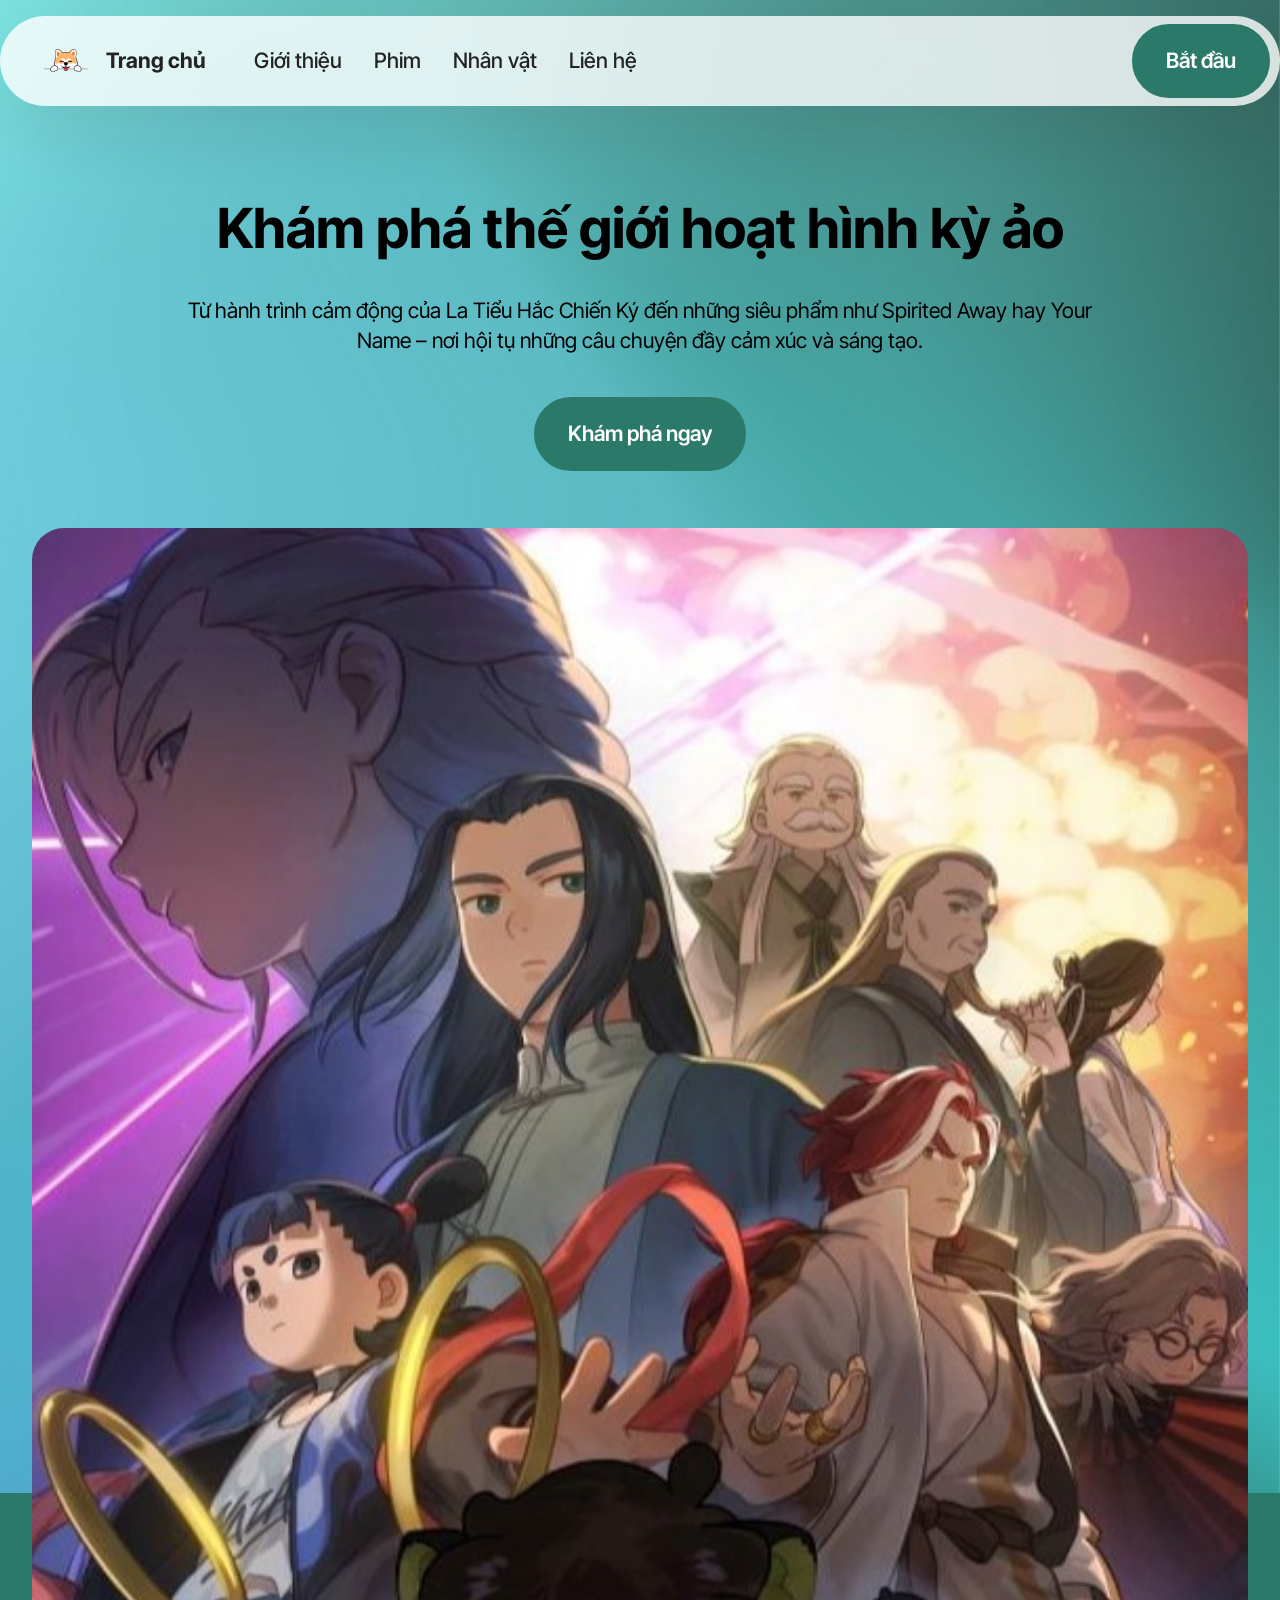
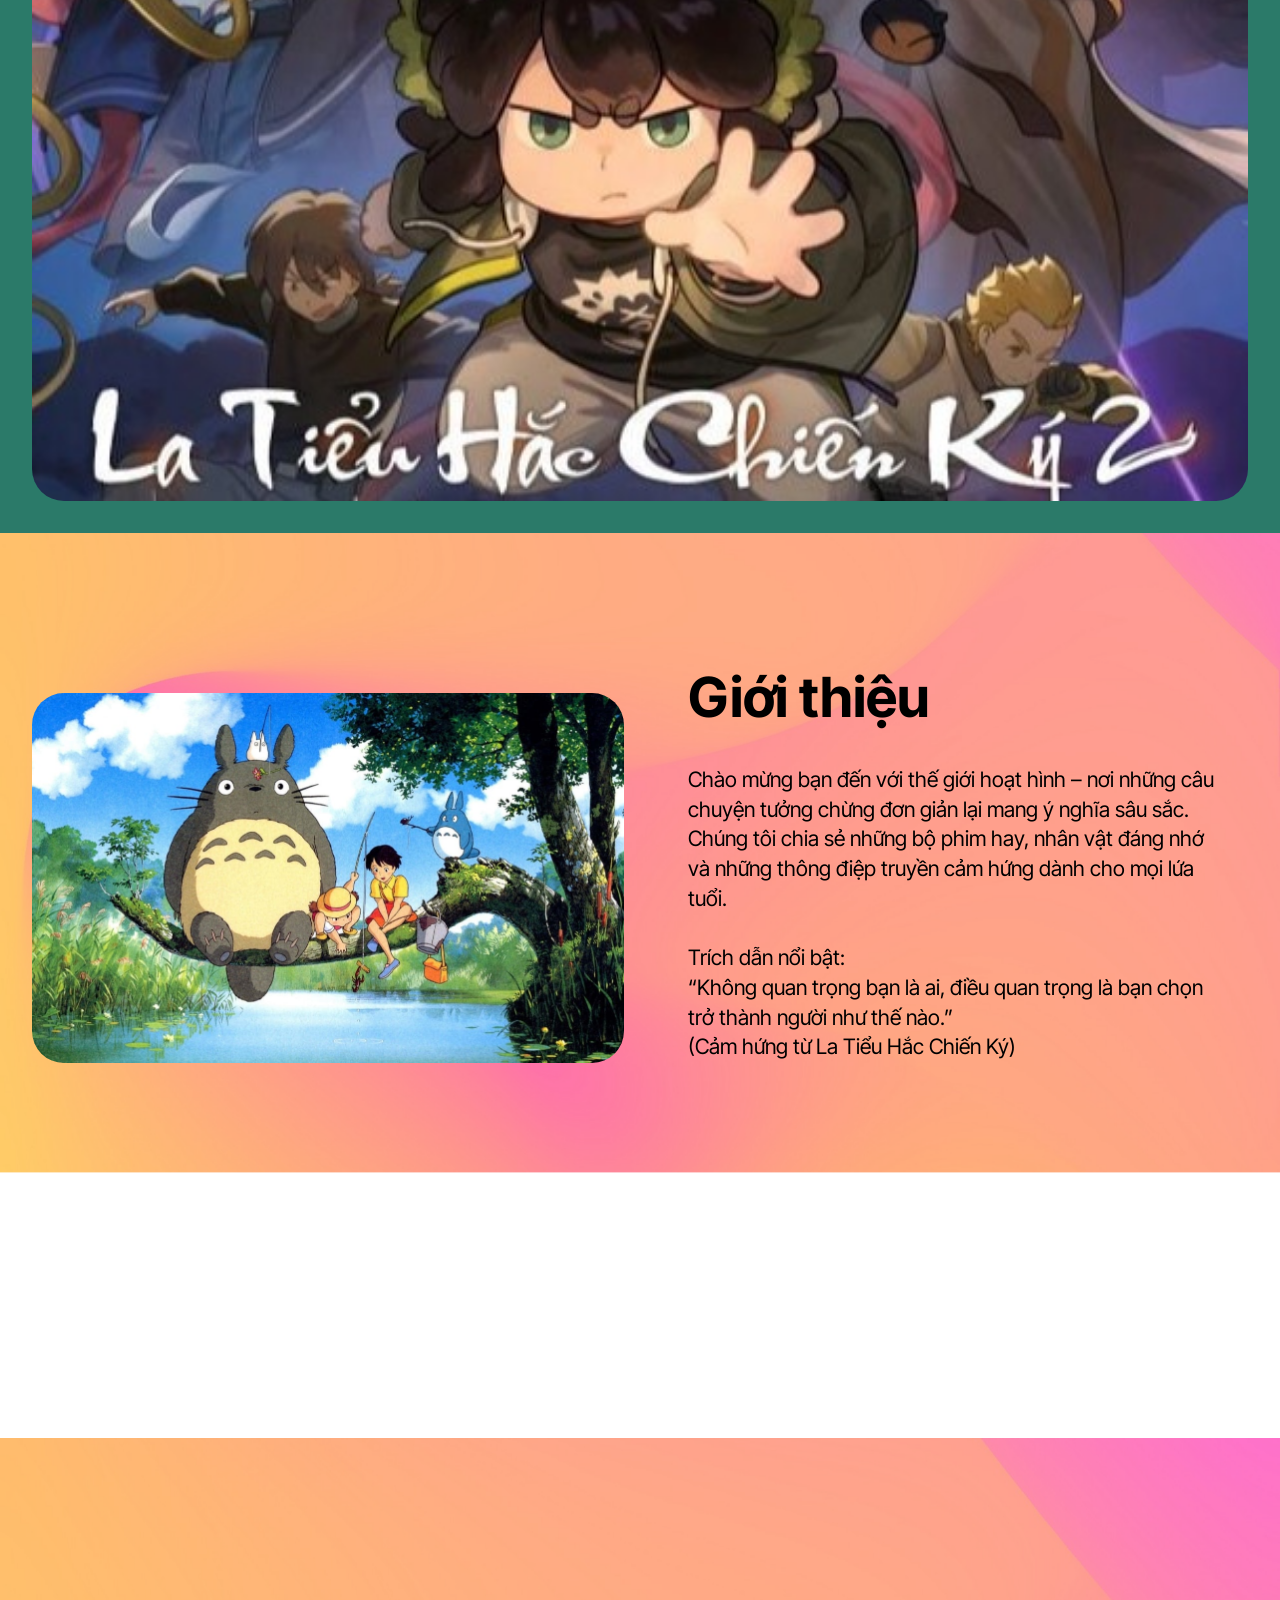
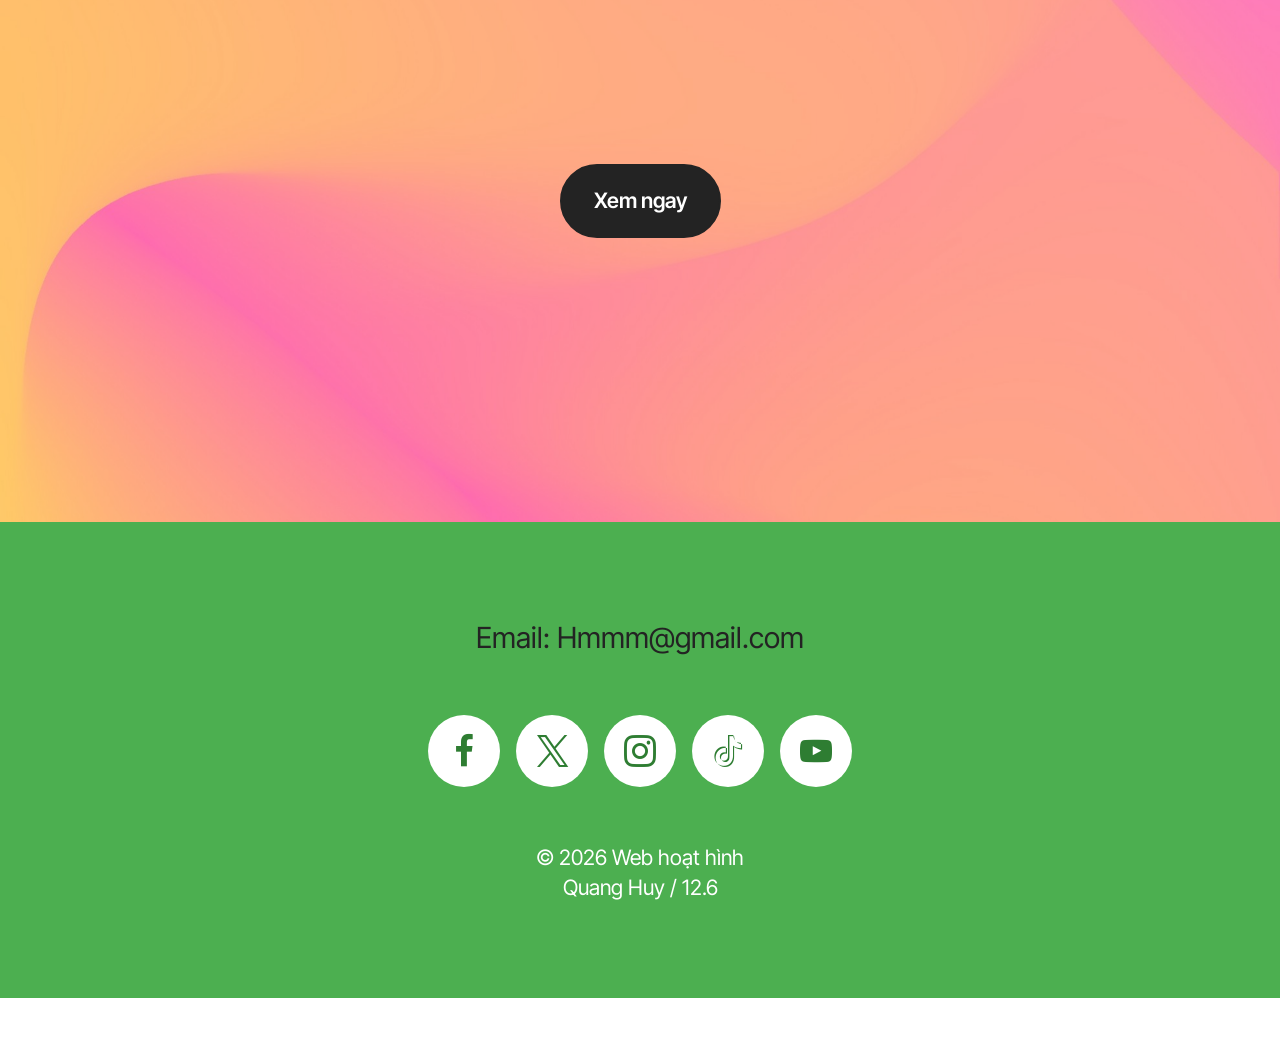
==== commit ebbe81e5: "Add files via upload" ====
--- a/index.html
+++ b/index.html
@@ -6,7 +6,7 @@
   <meta http-equiv="X-UA-Compatible" content="IE=edge">
   <meta name="generator" content="Mobirise v6.1.12, mobirise.com">
   <meta name="viewport" content="width=device-width, initial-scale=1, minimum-scale=1">
-  <link rel="shortcut icon" href="assets/images/logo.png" type="image/x-icon">
+  <link rel="shortcut icon" href="assets/images/pngtree-veterinary-design-dog-logo-vet-clipart-puppy-akita-inu-shiba-png-image-6565446-96x96.png" type="image/x-icon">
   <meta name="description" content="">
   
   
@@ -20,7 +20,7 @@
   <link rel="stylesheet" href="assets/theme/css/style.css">
   <link rel="preload" href="https://fonts.googleapis.com/css?family=Inter+Tight:100,200,300,400,500,600,700,800,900,100i,200i,300i,400i,500i,600i,700i,800i,900i&display=swap" as="style" onload="this.onload=null;this.rel='stylesheet'">
   <noscript><link rel="stylesheet" href="https://fonts.googleapis.com/css?family=Inter+Tight:100,200,300,400,500,600,700,800,900,100i,200i,300i,400i,500i,600i,700i,800i,900i&display=swap"></noscript>
-  <link rel="preload" as="style" href="assets/mobirise/css/mbr-additional.css?v=NVLE4i"><link rel="stylesheet" href="assets/mobirise/css/mbr-additional.css?v=NVLE4i" type="text/css">
+  <link rel="preload" as="style" href="assets/mobirise/css/mbr-additional.css?v=1UF56A"><link rel="stylesheet" href="assets/mobirise/css/mbr-additional.css?v=1UF56A" type="text/css">
 
   
   
@@ -36,10 +36,10 @@
 			<div class="navbar-brand">
 				<span class="navbar-logo">
 					<a href="https://mobiri.se">
-						<img src="assets/images/logo.png" alt="Mobirise Website Builder" style="height: 3rem;">
+						<img src="assets/images/pngtree-veterinary-design-dog-logo-vet-clipart-puppy-akita-inu-shiba-png-image-6565446-96x96.png" alt="Mobirise Website Builder" style="height: 3rem;">
 					</a>
 				</span>
-				<span class="navbar-caption-wrap"><a class="navbar-caption text-black text-primary display-4" href="index.html" target="_blank">Trang chủ</a></span>
+				<span class="navbar-caption-wrap"><a class="navbar-caption text-black text-primary display-4" href="index.html">Trang chủ</a></span>
 			</div>
 			<button class="navbar-toggler" type="button" data-toggle="collapse" data-bs-toggle="collapse" data-target="#navbarSupportedContent" data-bs-target="#navbarSupportedContent" aria-controls="navbarNavAltMarkup" aria-expanded="false" aria-label="Toggle navigation">
 				<div class="hamburger">
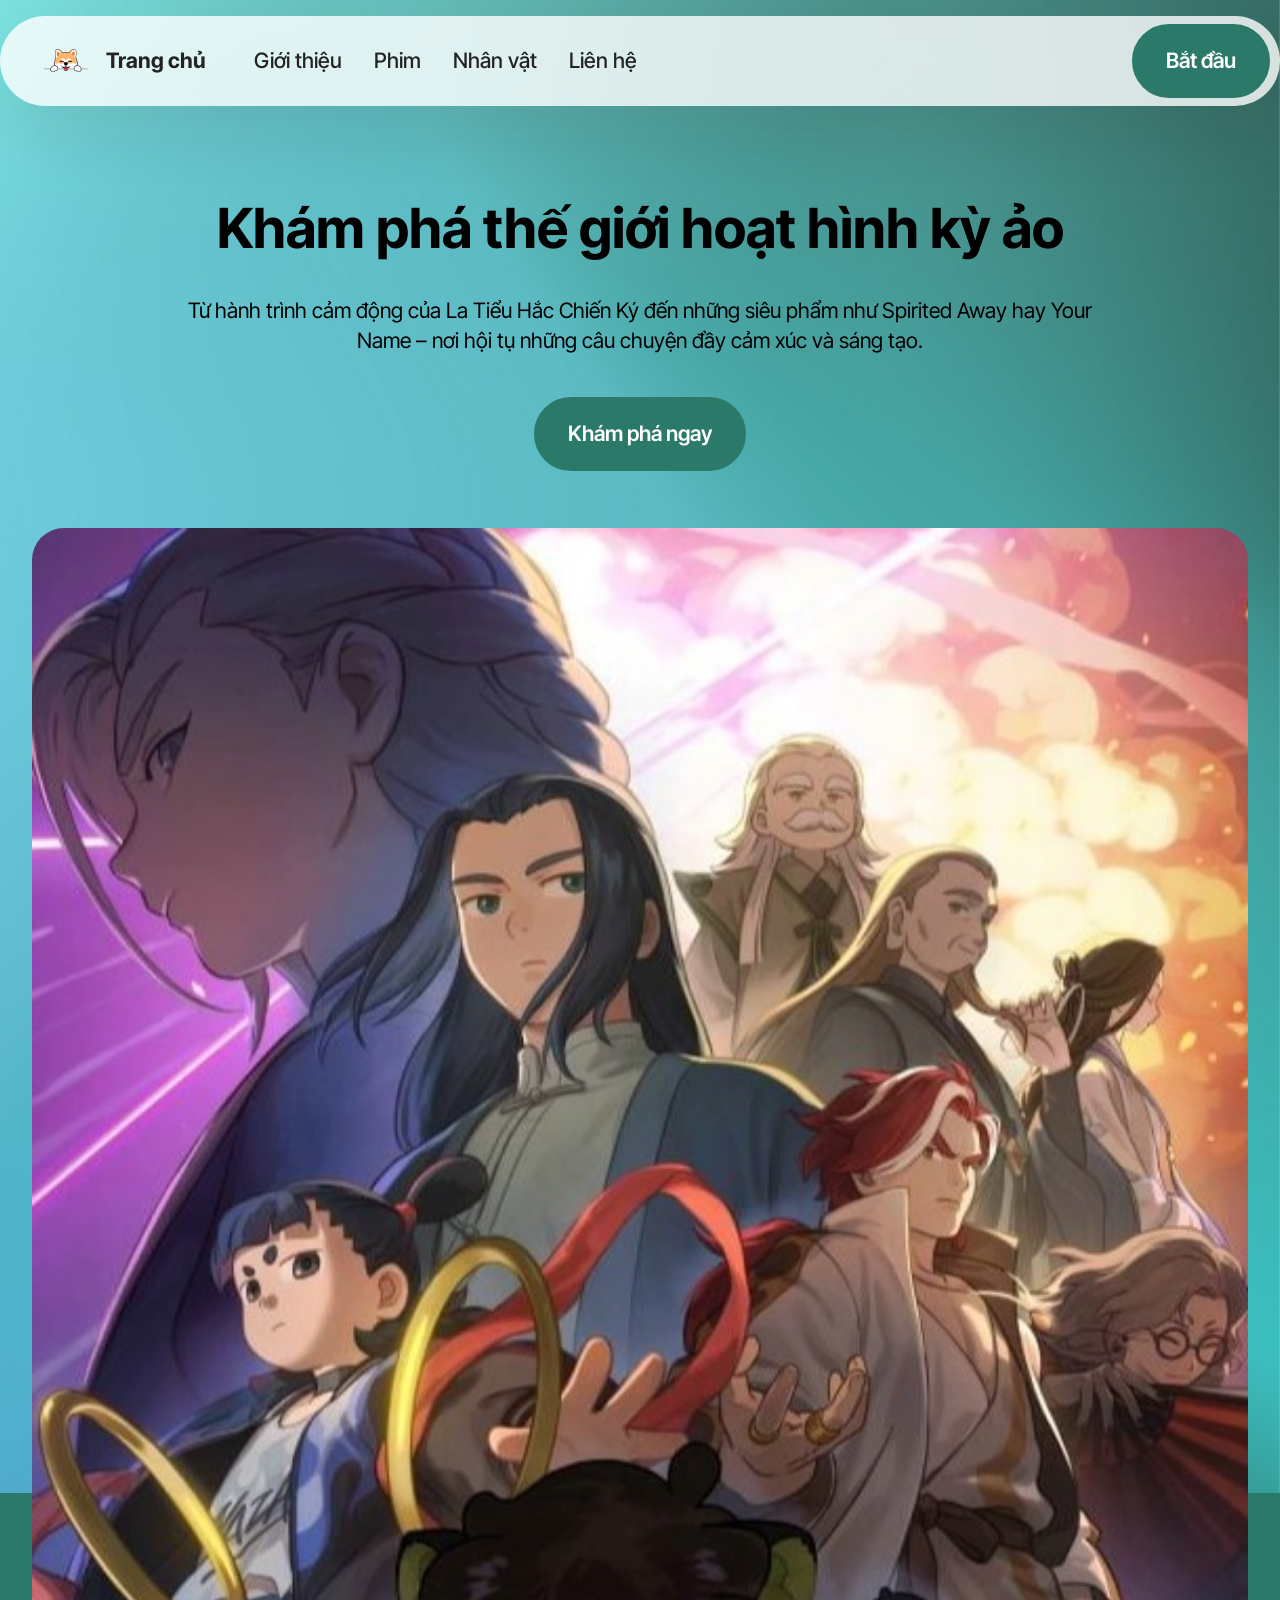
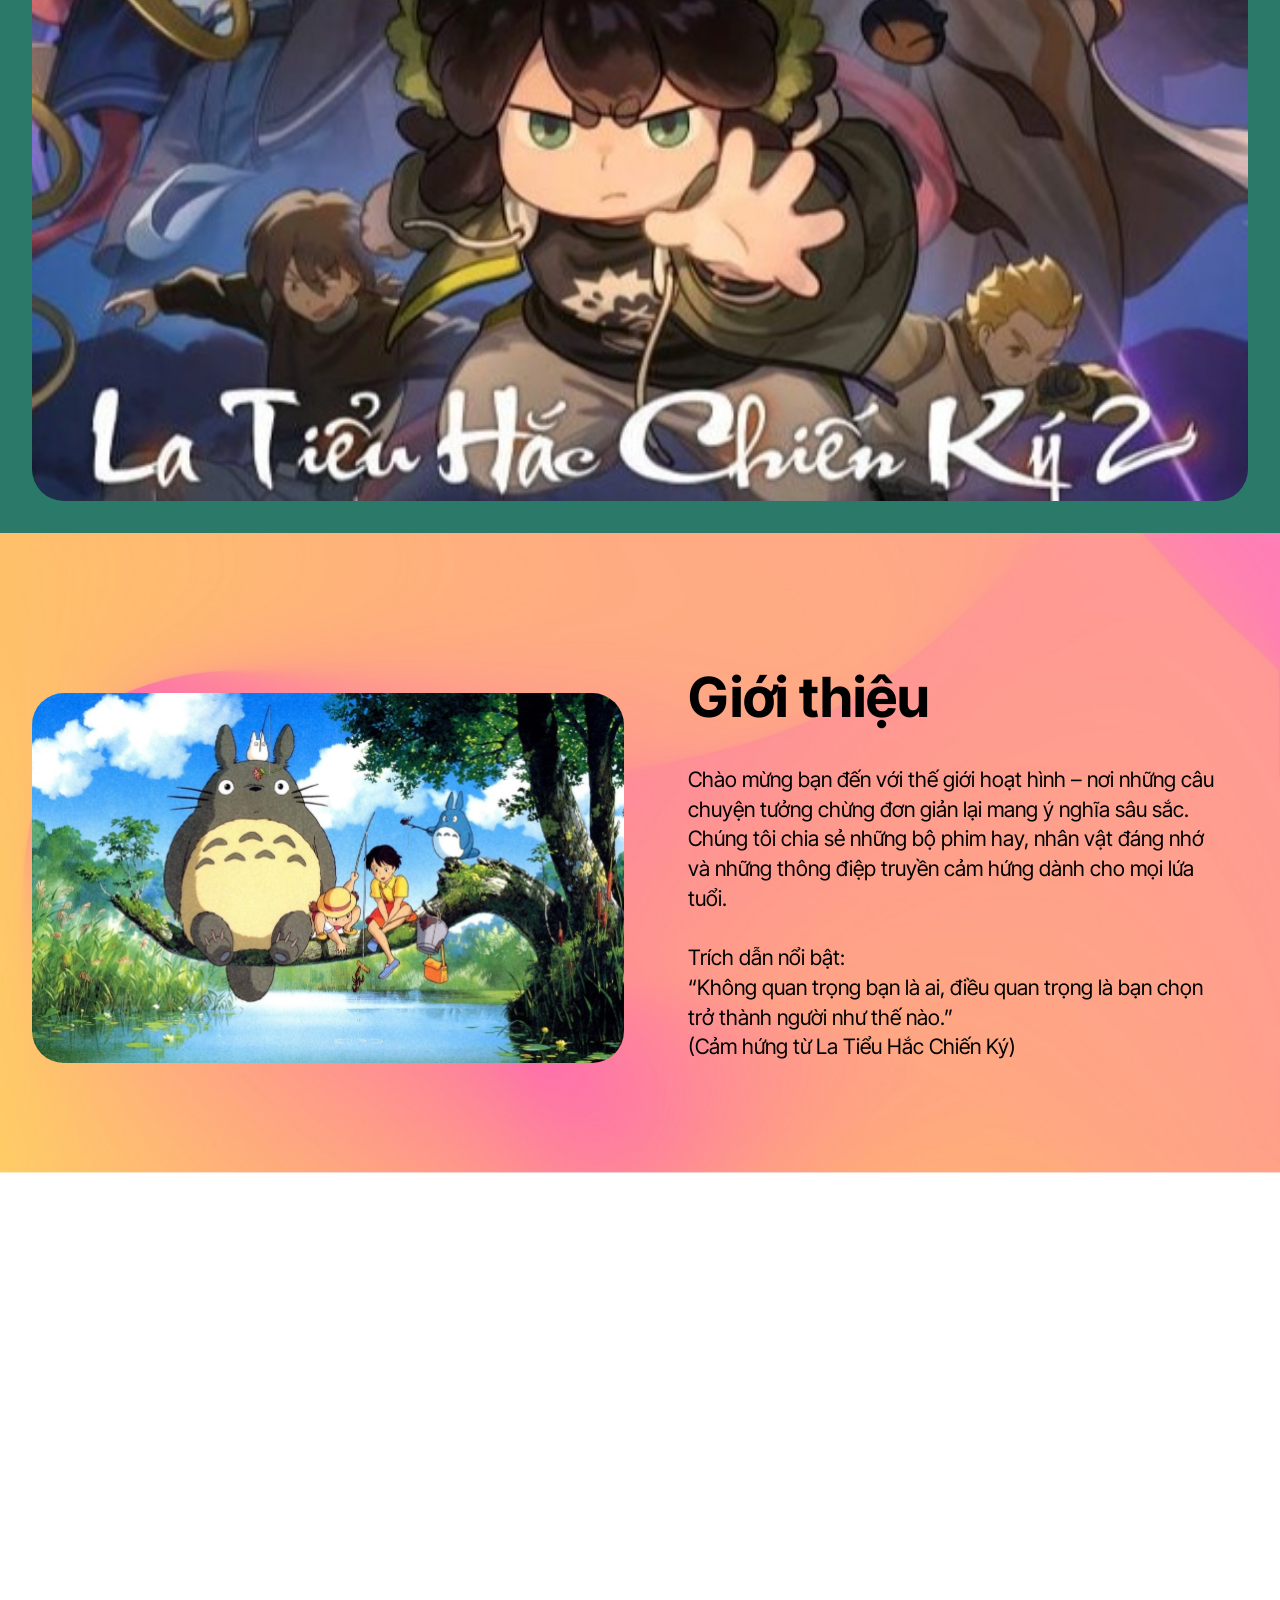
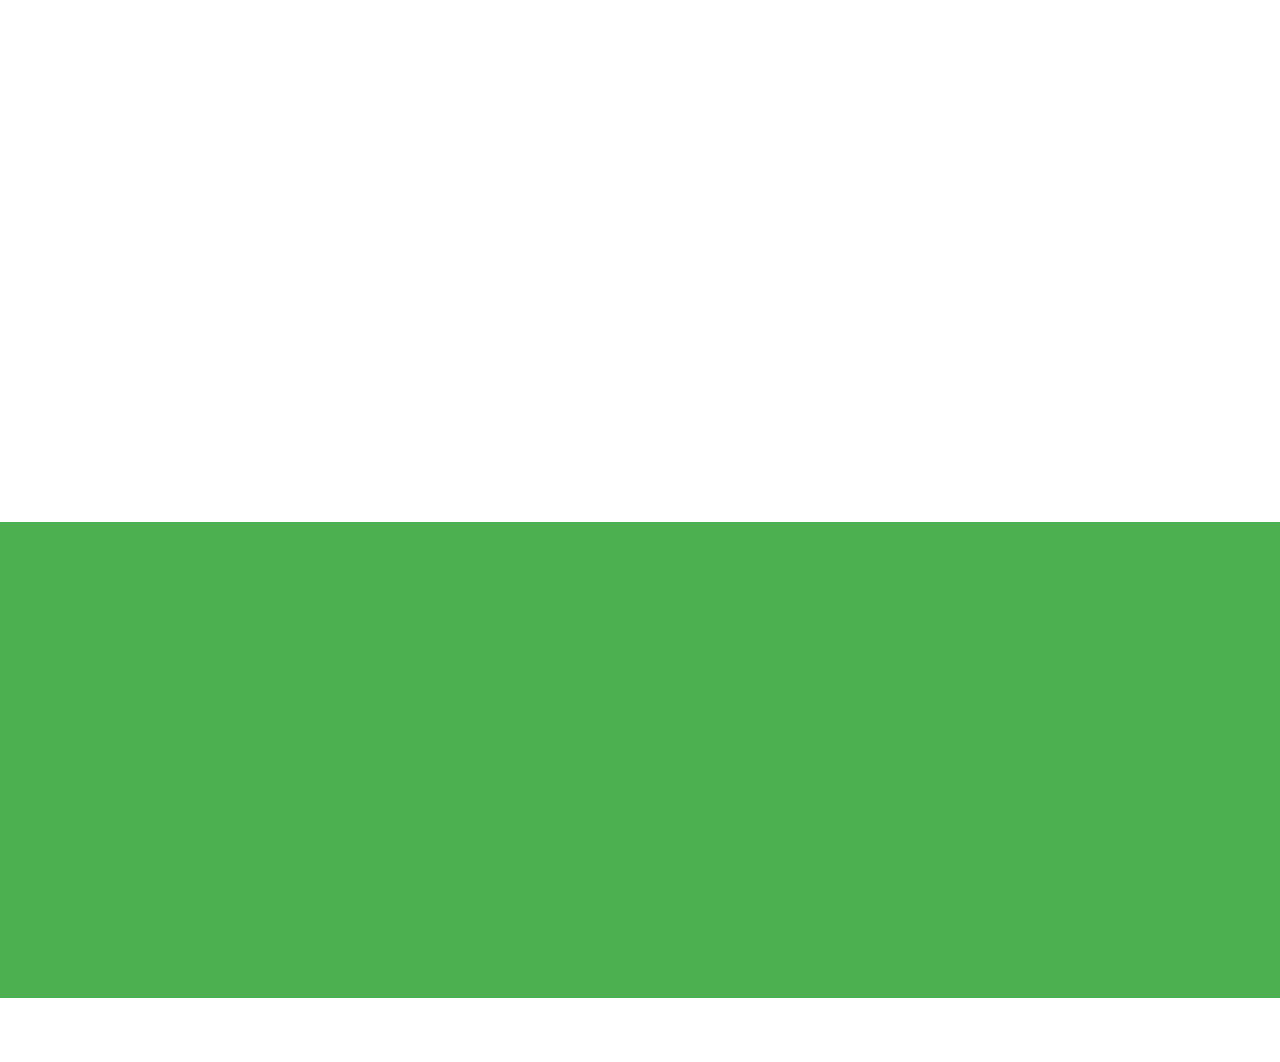
==== commit e1f9c5b8: "Add files via upload" ====
--- a/index.html
+++ b/index.html
@@ -20,7 +20,7 @@
   <link rel="stylesheet" href="assets/theme/css/style.css">
   <link rel="preload" href="https://fonts.googleapis.com/css?family=Inter+Tight:100,200,300,400,500,600,700,800,900,100i,200i,300i,400i,500i,600i,700i,800i,900i&display=swap" as="style" onload="this.onload=null;this.rel='stylesheet'">
   <noscript><link rel="stylesheet" href="https://fonts.googleapis.com/css?family=Inter+Tight:100,200,300,400,500,600,700,800,900,100i,200i,300i,400i,500i,600i,700i,800i,900i&display=swap"></noscript>
-  <link rel="preload" as="style" href="assets/mobirise/css/mbr-additional.css?v=1UF56A"><link rel="stylesheet" href="assets/mobirise/css/mbr-additional.css?v=1UF56A" type="text/css">
+  <link rel="preload" as="style" href="assets/mobirise/css/mbr-additional.css?v=5PuRGJ"><link rel="stylesheet" href="assets/mobirise/css/mbr-additional.css?v=5PuRGJ" type="text/css">
 
   
   
@@ -39,7 +39,7 @@
 						<img src="assets/images/pngtree-veterinary-design-dog-logo-vet-clipart-puppy-akita-inu-shiba-png-image-6565446-96x96.png" alt="Mobirise Website Builder" style="height: 3rem;">
 					</a>
 				</span>
-				<span class="navbar-caption-wrap"><a class="navbar-caption text-black text-primary display-4" href="index.html">Trang chủ</a></span>
+				<span class="navbar-caption-wrap"><a class="navbar-caption text-black text-primary display-4" href="index.html" target="_blank">Trang chủ</a></span>
 			</div>
 			<button class="navbar-toggler" type="button" data-toggle="collapse" data-bs-toggle="collapse" data-target="#navbarSupportedContent" data-bs-target="#navbarSupportedContent" aria-controls="navbarNavAltMarkup" aria-expanded="false" aria-label="Toggle navigation">
 				<div class="hamburger">
@@ -51,14 +51,14 @@
 			</button>
 			<div class="collapse navbar-collapse" id="navbarSupportedContent">
 				<ul class="navbar-nav nav-dropdown" data-app-modern-menu="true"><li class="nav-item">
-						<a class="nav-link link text-black text-primary display-4" href="page1.html" target="_blank">Giới thiệu</a>
+						<a class="nav-link link text-black text-primary display-4" href="page1.html">Giới thiệu</a>
 					</li>
 					<li class="nav-item">
-						<a class="nav-link link text-black text-primary display-4" href="page2.html" aria-expanded="false" target="_blank">Phim</a>
+						<a class="nav-link link text-black text-primary display-4" href="page2.html" aria-expanded="false">Phim</a>
 					</li>
 					<li class="nav-item">
-						<a class="nav-link link text-black text-primary display-4" href="page3.html" target="_blank">Nhân vật</a>
-					</li><li class="nav-item"><a class="nav-link link text-black text-primary display-4" href="page4.html" target="_blank">Liên hệ</a></li></ul>
+						<a class="nav-link link text-black text-primary display-4" href="page3.html">Nhân vật</a>
+					</li><li class="nav-item"><a class="nav-link link text-black text-primary display-4" href="page4.html">Liên hệ</a></li></ul>
 				
 				<div class="navbar-buttons mbr-section-btn"><a class="btn btn-primary display-4" href="https://mobiri.se"> Bắt đầu</a></div>
 			</div>
@@ -181,7 +181,7 @@
             </div>
         </div>
     </div>
-</section><section class="display-7" style="padding: 0;align-items: center;justify-content: center;flex-wrap: wrap;    align-content: center;display: flex;position: relative;height: 4rem;"><a href="https://mobiri.se/" style="flex: 1 1;height: 4rem;position: absolute;width: 100%;z-index: 1;"><img alt="" style="height: 4rem;" src="[data-uri]"></a><p style="margin: 0;text-align: center;" class="display-7">&#8204;</p><a style="z-index:1" href="https://mobirise.com/drag-drop-website-builder.html">Drag & Drop Website Builder</a></section><script src="assets/bootstrap/js/bootstrap.bundle.min.js"></script>  <script src="assets/parallax/jarallax.js"></script>  <script src="assets/smoothscroll/smooth-scroll.js"></script>  <script src="assets/ytplayer/index.js"></script>  <script src="assets/dropdown/js/navbar-dropdown.js"></script>  <script src="assets/theme/js/script.js"></script>  
+</section><section class="display-7" style="padding: 0;align-items: center;justify-content: center;flex-wrap: wrap;    align-content: center;display: flex;position: relative;height: 4rem;"><a href="https://mobiri.se/" style="flex: 1 1;height: 4rem;position: absolute;width: 100%;z-index: 1;"><img alt="" style="height: 4rem;" src="[data-uri]"></a><p style="margin: 0;text-align: center;" class="display-7">&#8204;</p><a style="z-index:1" href="https://mobirise.com/builder/ai-website-builder.html">AI Website Software</a></section><script src="assets/bootstrap/js/bootstrap.bundle.min.js"></script>  <script src="assets/parallax/jarallax.js"></script>  <script src="assets/smoothscroll/smooth-scroll.js"></script>  <script src="assets/ytplayer/index.js"></script>  <script src="assets/dropdown/js/navbar-dropdown.js"></script>  <script src="assets/theme/js/script.js"></script>  
   
   
   <input name="animation" type="hidden">
--- a/assets/mobirise/css/mbr-additional.css
+++ b/assets/mobirise/css/mbr-additional.css
@@ -2979,6 +2979,11 @@
   display: flex;
   padding-top: 20rem;
   padding-bottom: 4rem;
+  background-image: url("../../../assets/images/hinh-nen-may-tinh-dep-42-7932a57dd6-800x500.jpg");
+}
+.cid-veFHzDB6Oo .mbr-overlay {
+  background-color: #000000;
+  opacity: 0.5;
 }
 @media (min-width: 768px) {
   .cid-veFHzDB6Oo {
@@ -3020,7 +3025,6 @@
   height: 100%;
   position: absolute;
   top: 0;
-  background-image: url("../../../assets/images/background1.jpg");
 }
 .cid-veFHzDB6Oo .mbr-section-title,
 .cid-veFHzDB6Oo .mbr-section-subtitle {
@@ -3106,6 +3110,11 @@
   display: flex;
   padding-top: 20rem;
   padding-bottom: 4rem;
+  background-image: url("../../../assets/images/hinh-nen-may-tinh-dep-42-7932a57dd6-800x500.jpg");
+}
+.cid-veFXZcpp2V .mbr-overlay {
+  background-color: #000000;
+  opacity: 0.5;
 }
 @media (min-width: 768px) {
   .cid-veFXZcpp2V {
@@ -3147,7 +3156,6 @@
   height: 100%;
   position: absolute;
   top: 0;
-  background-image: url("../../../assets/images/background1.jpg");
 }
 .cid-veFXZcpp2V .mbr-section-title,
 .cid-veFXZcpp2V .mbr-section-subtitle {
@@ -3786,6 +3794,11 @@
   display: flex;
   padding-top: 20rem;
   padding-bottom: 4rem;
+  background-image: url("../../../assets/images/2024-5-20-638518205896977020-hinh-nen-may-tinh-chill-cover.webp");
+}
+.cid-veG4WnZeKG .mbr-overlay {
+  background-color: #000000;
+  opacity: 0.5;
 }
 @media (min-width: 768px) {
   .cid-veG4WnZeKG {
@@ -3827,7 +3840,6 @@
   height: 100%;
   position: absolute;
   top: 0;
-  background-image: url("../../../assets/images/background1.jpg");
 }
 .cid-veG4WnZeKG .mbr-section-title,
 .cid-veG4WnZeKG .mbr-section-subtitle {
@@ -4633,6 +4645,11 @@
   display: flex;
   padding-top: 20rem;
   padding-bottom: 4rem;
+  background-image: url("../../../assets/images/hinh-nen-vo-tri-3-1068x668.jpg");
+}
+.cid-veFDI26gjw .mbr-overlay {
+  background-color: #000000;
+  opacity: 0.5;
 }
 @media (min-width: 768px) {
   .cid-veFDI26gjw {
@@ -4674,7 +4691,6 @@
   height: 100%;
   position: absolute;
   top: 0;
-  background-image: url("../../../assets/images/background1.jpg");
 }
 .cid-veFDI26gjw .mbr-section-title,
 .cid-veFDI26gjw .mbr-section-subtitle {
--- a/assets/mobirise/css/mbr-additional.css
+++ b/assets/mobirise/css/mbr-additional.css
@@ -2979,6 +2979,11 @@
   display: flex;
   padding-top: 20rem;
   padding-bottom: 4rem;
+  background-image: url("../../../assets/images/hinh-nen-may-tinh-dep-42-7932a57dd6-800x500.jpg");
+}
+.cid-veFHzDB6Oo .mbr-overlay {
+  background-color: #000000;
+  opacity: 0.5;
 }
 @media (min-width: 768px) {
   .cid-veFHzDB6Oo {
@@ -3020,7 +3025,6 @@
   height: 100%;
   position: absolute;
   top: 0;
-  background-image: url("../../../assets/images/background1.jpg");
 }
 .cid-veFHzDB6Oo .mbr-section-title,
 .cid-veFHzDB6Oo .mbr-section-subtitle {
@@ -3106,6 +3110,11 @@
   display: flex;
   padding-top: 20rem;
   padding-bottom: 4rem;
+  background-image: url("../../../assets/images/hinh-nen-may-tinh-dep-42-7932a57dd6-800x500.jpg");
+}
+.cid-veFXZcpp2V .mbr-overlay {
+  background-color: #000000;
+  opacity: 0.5;
 }
 @media (min-width: 768px) {
   .cid-veFXZcpp2V {
@@ -3147,7 +3156,6 @@
   height: 100%;
   position: absolute;
   top: 0;
-  background-image: url("../../../assets/images/background1.jpg");
 }
 .cid-veFXZcpp2V .mbr-section-title,
 .cid-veFXZcpp2V .mbr-section-subtitle {
@@ -3786,6 +3794,11 @@
   display: flex;
   padding-top: 20rem;
   padding-bottom: 4rem;
+  background-image: url("../../../assets/images/2024-5-20-638518205896977020-hinh-nen-may-tinh-chill-cover.webp");
+}
+.cid-veG4WnZeKG .mbr-overlay {
+  background-color: #000000;
+  opacity: 0.5;
 }
 @media (min-width: 768px) {
   .cid-veG4WnZeKG {
@@ -3827,7 +3840,6 @@
   height: 100%;
   position: absolute;
   top: 0;
-  background-image: url("../../../assets/images/background1.jpg");
 }
 .cid-veG4WnZeKG .mbr-section-title,
 .cid-veG4WnZeKG .mbr-section-subtitle {
@@ -4633,6 +4645,11 @@
   display: flex;
   padding-top: 20rem;
   padding-bottom: 4rem;
+  background-image: url("../../../assets/images/hinh-nen-vo-tri-3-1068x668.jpg");
+}
+.cid-veFDI26gjw .mbr-overlay {
+  background-color: #000000;
+  opacity: 0.5;
 }
 @media (min-width: 768px) {
   .cid-veFDI26gjw {
@@ -4674,7 +4691,6 @@
   height: 100%;
   position: absolute;
   top: 0;
-  background-image: url("../../../assets/images/background1.jpg");
 }
 .cid-veFDI26gjw .mbr-section-title,
 .cid-veFDI26gjw .mbr-section-subtitle {
